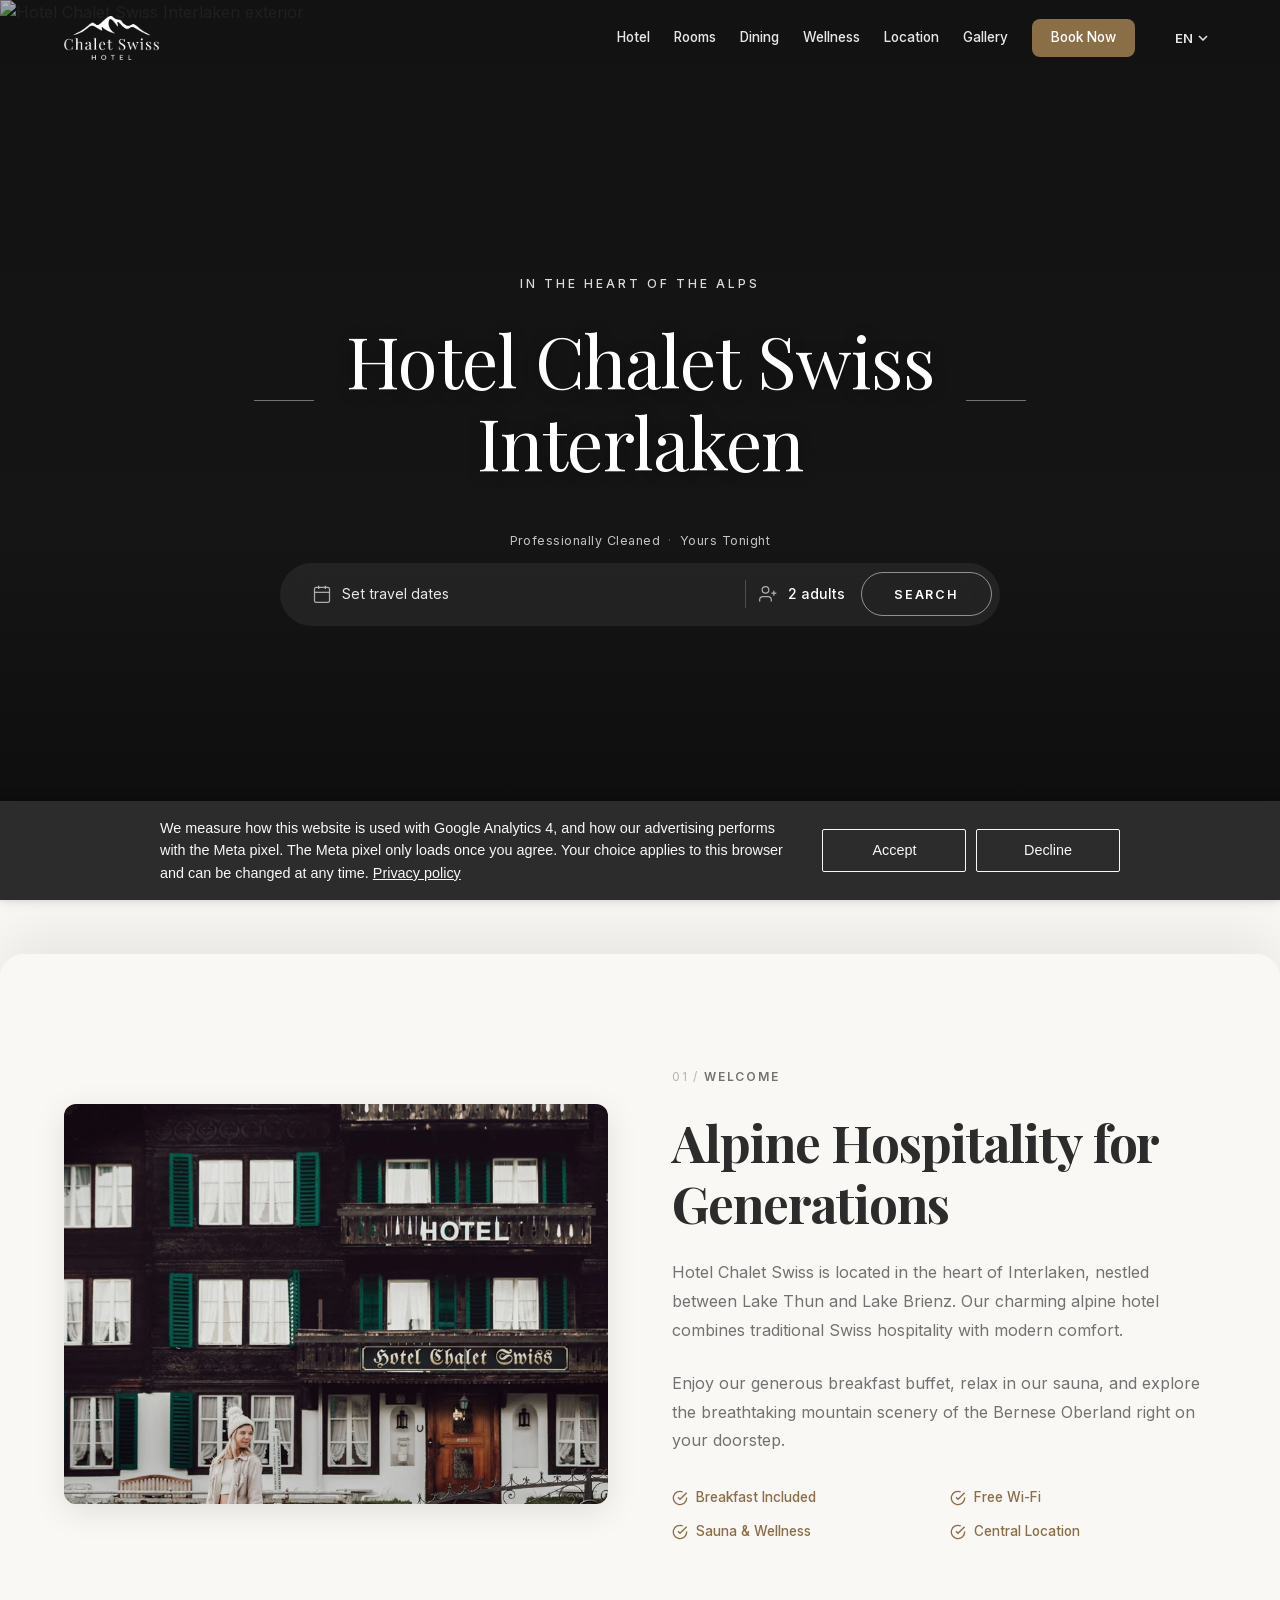
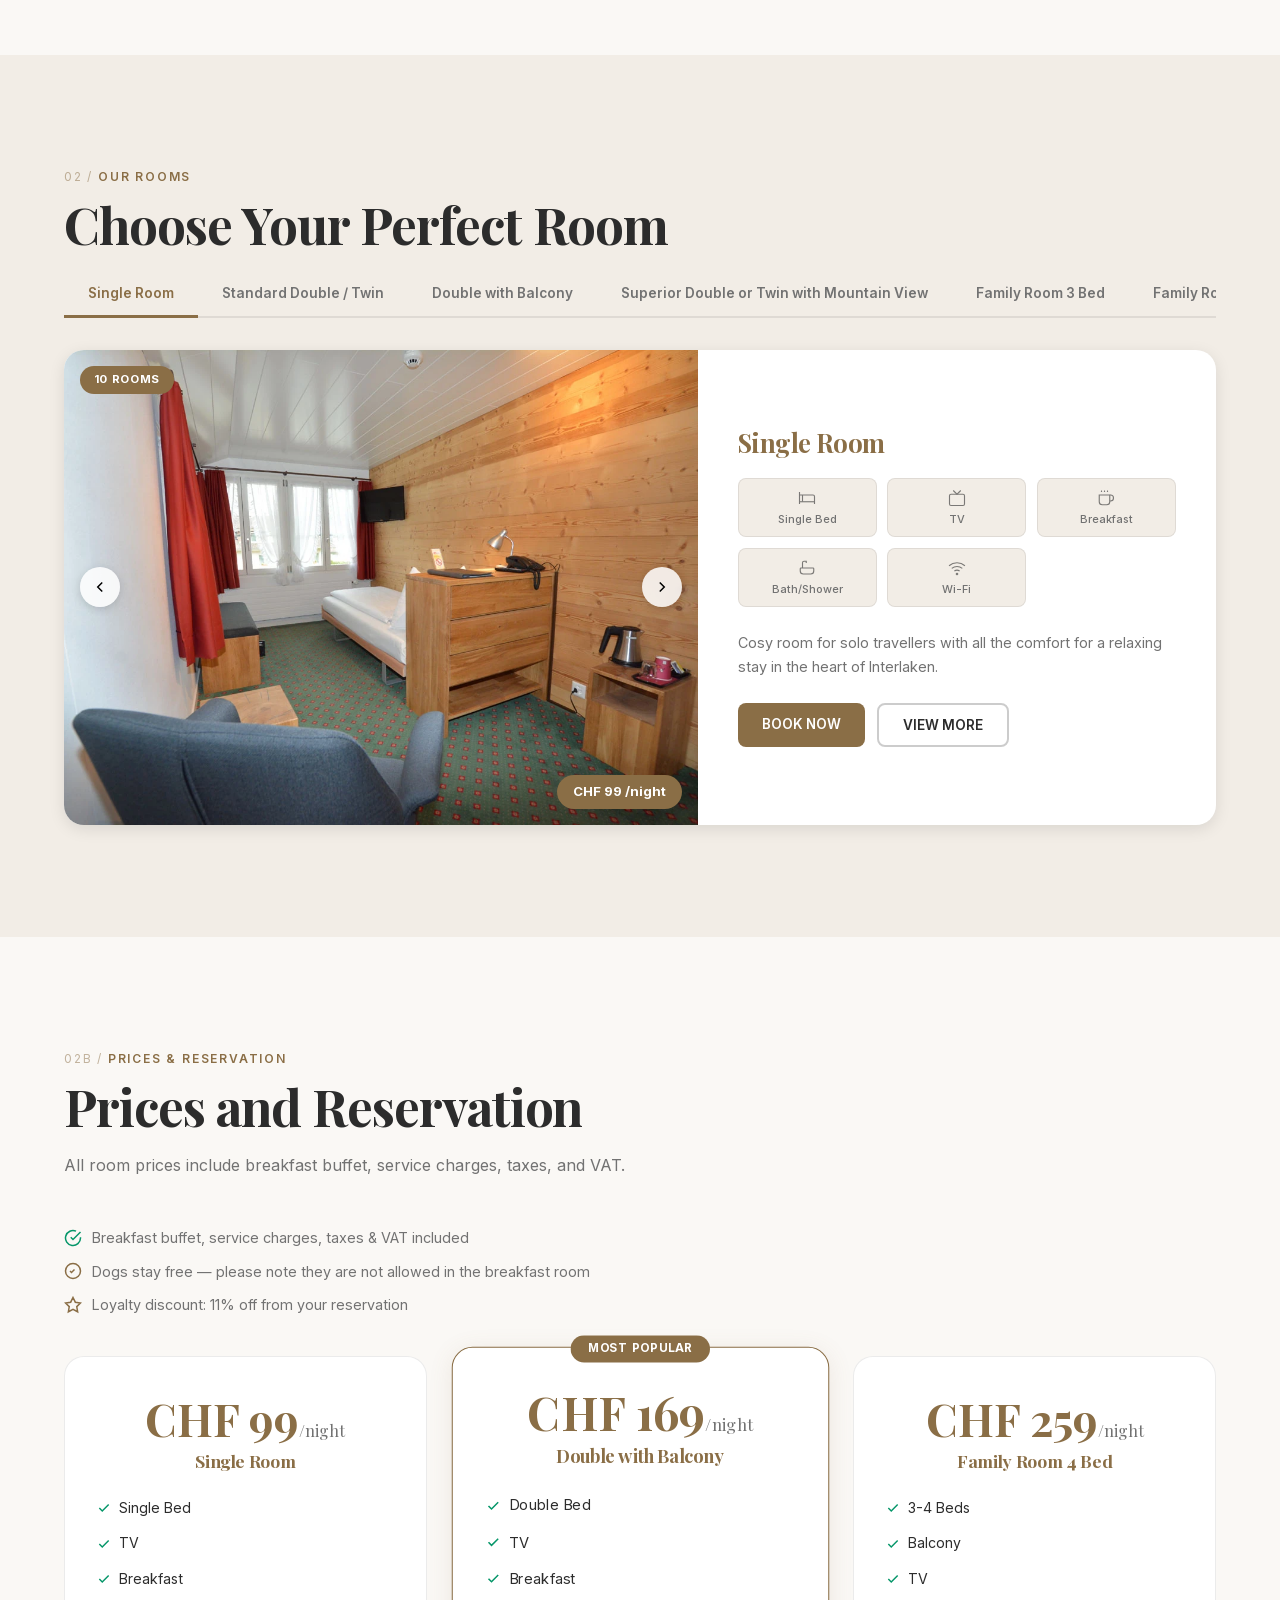
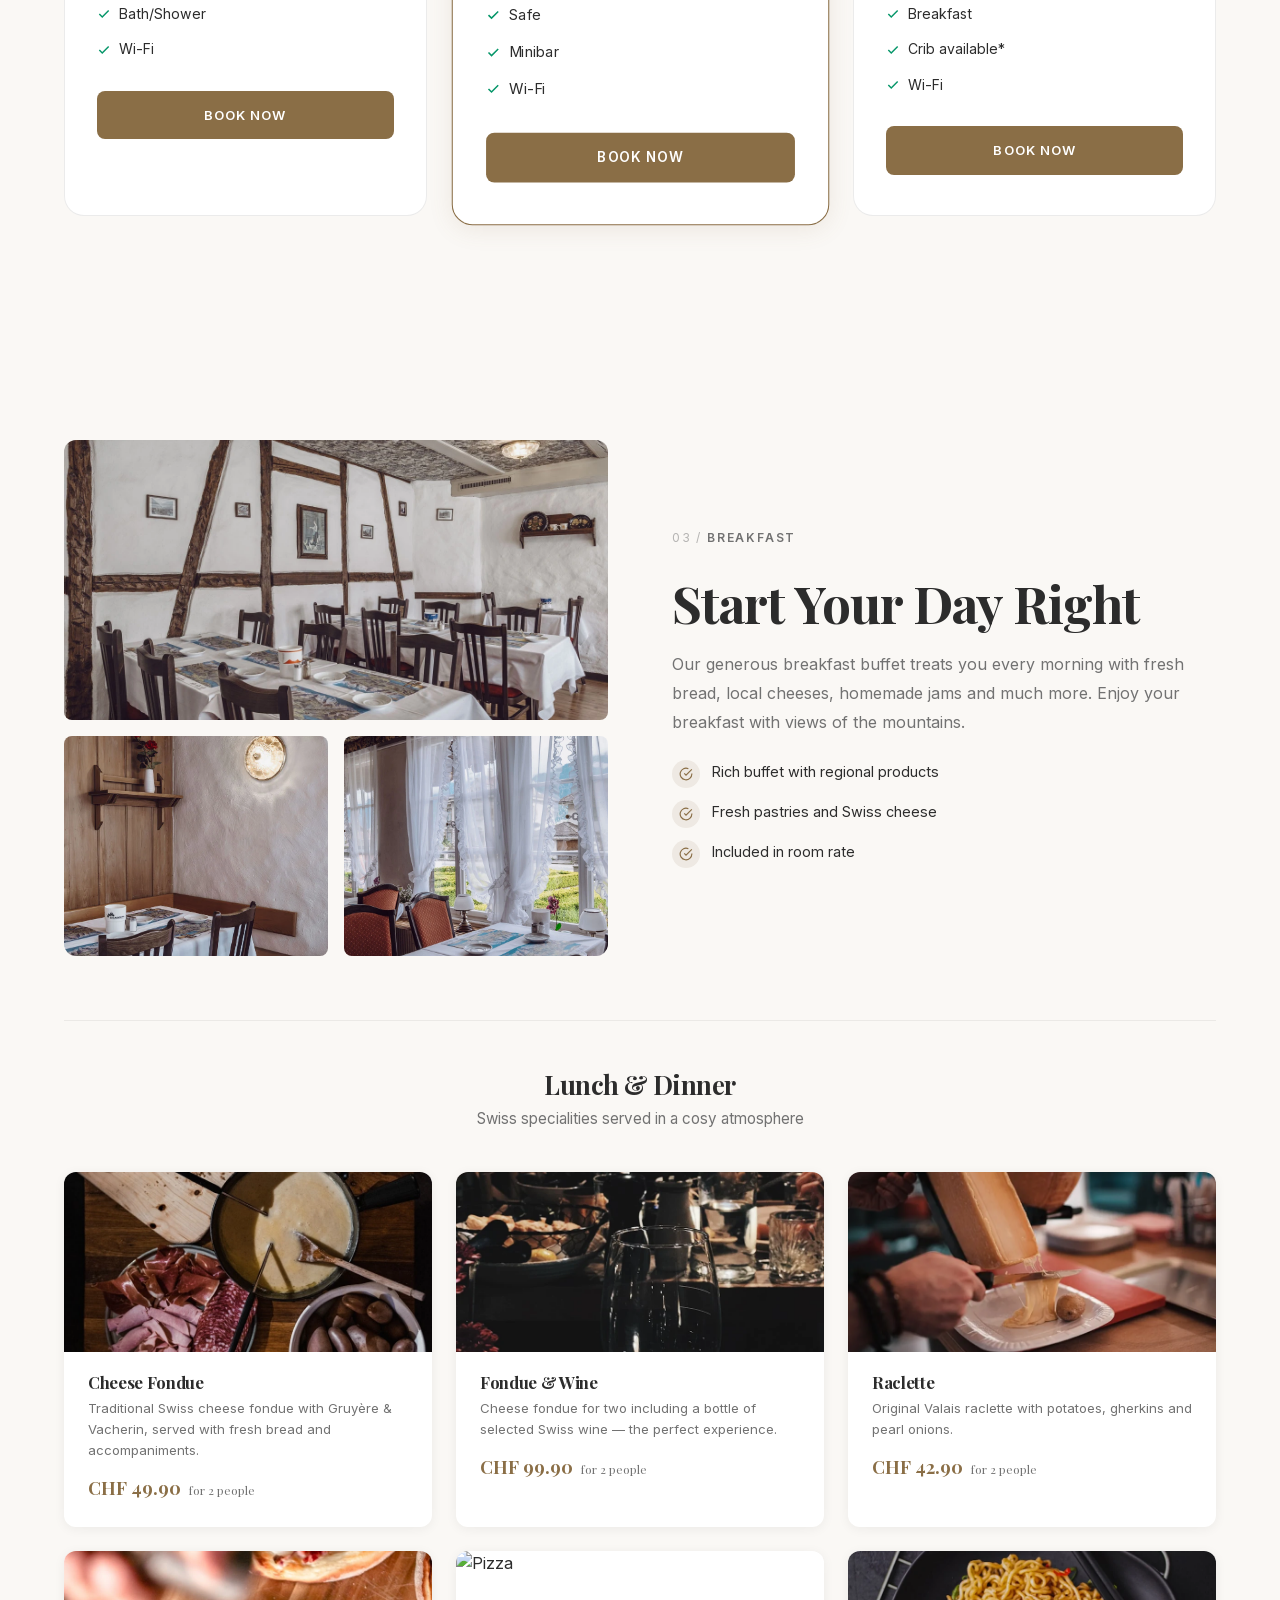
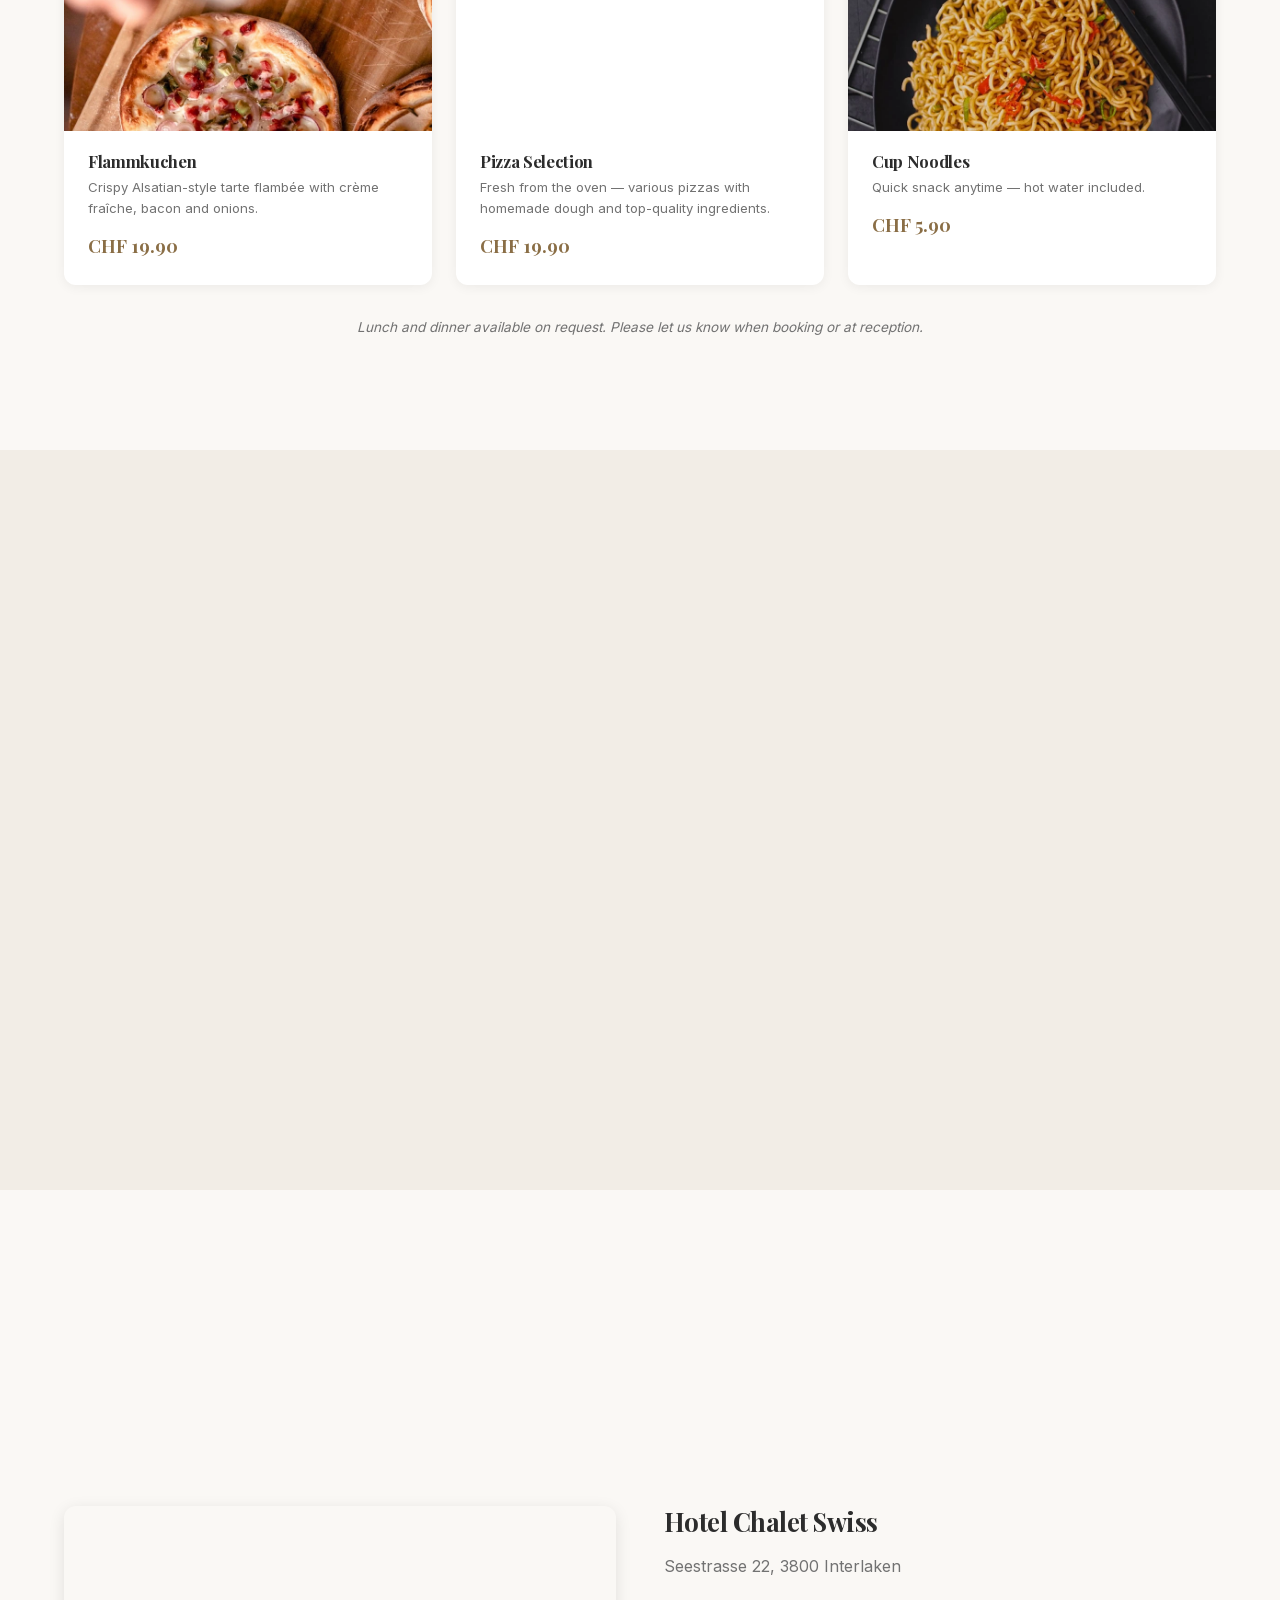
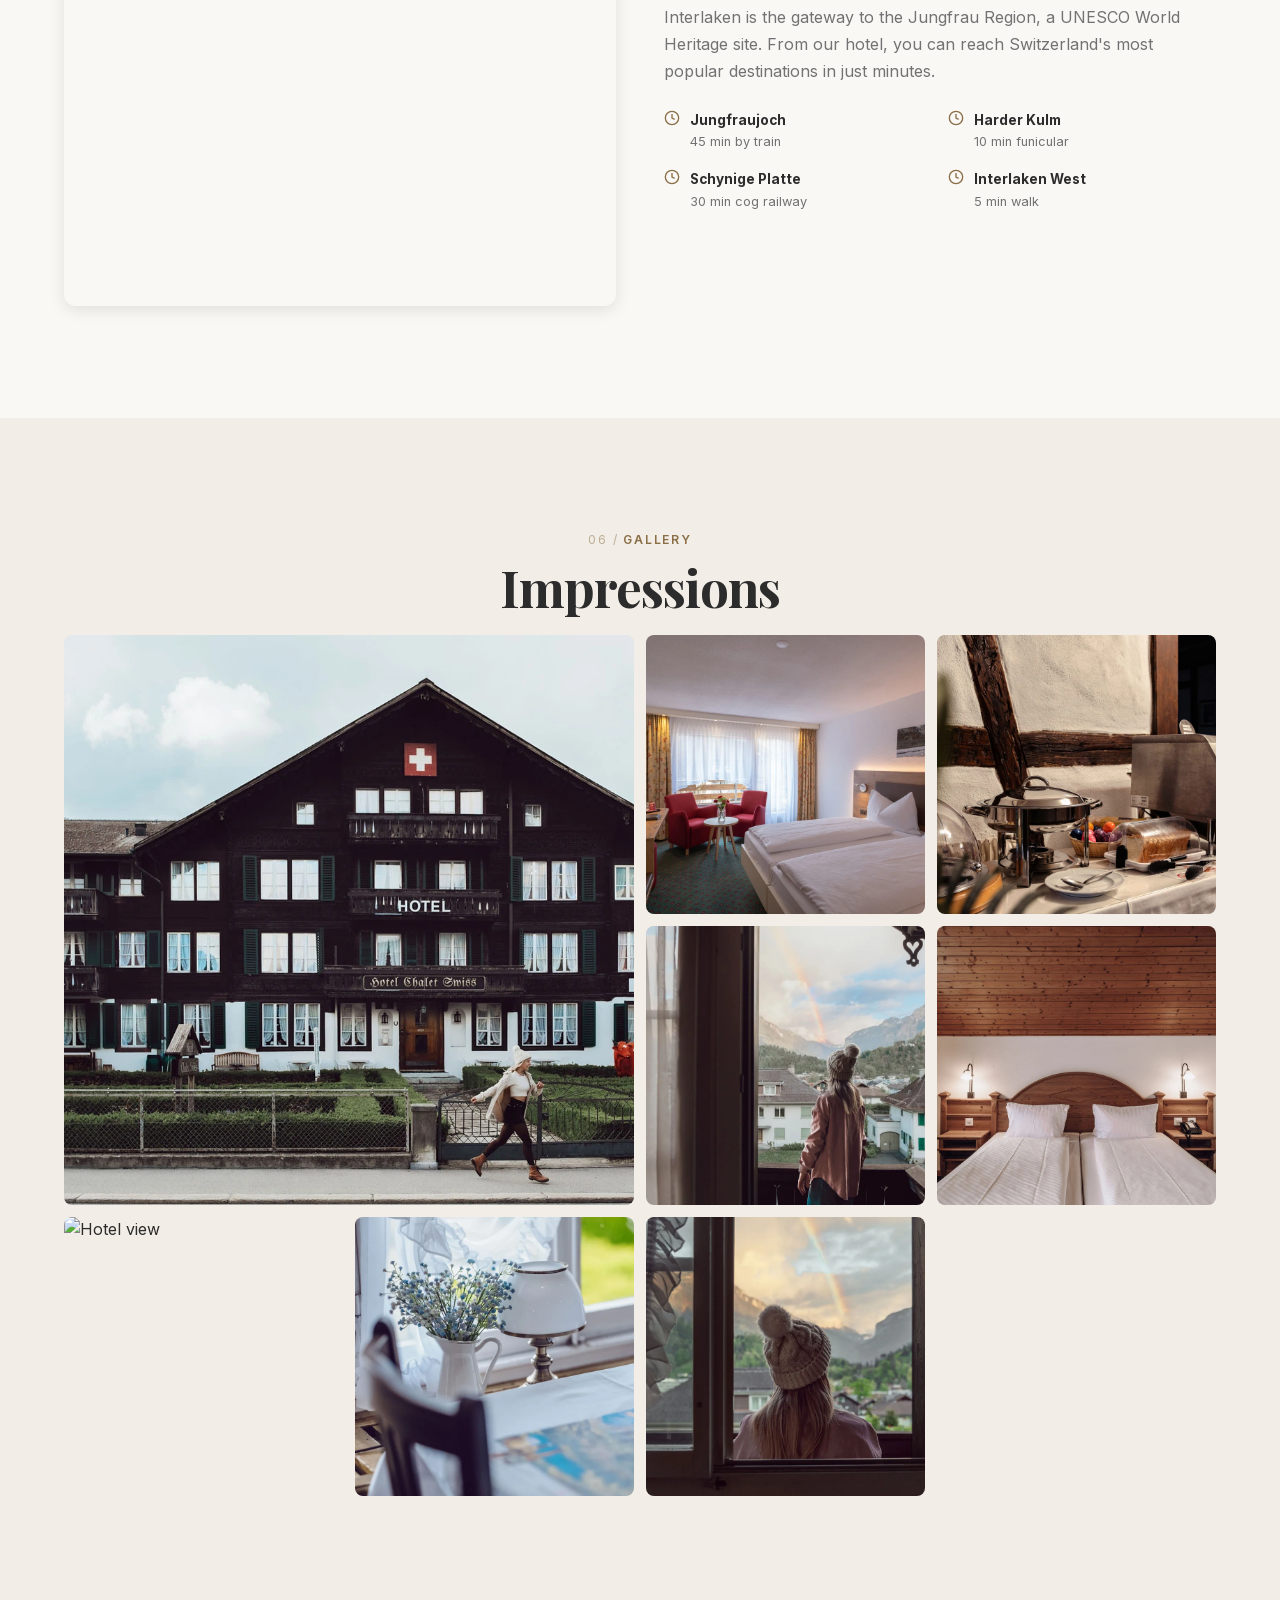
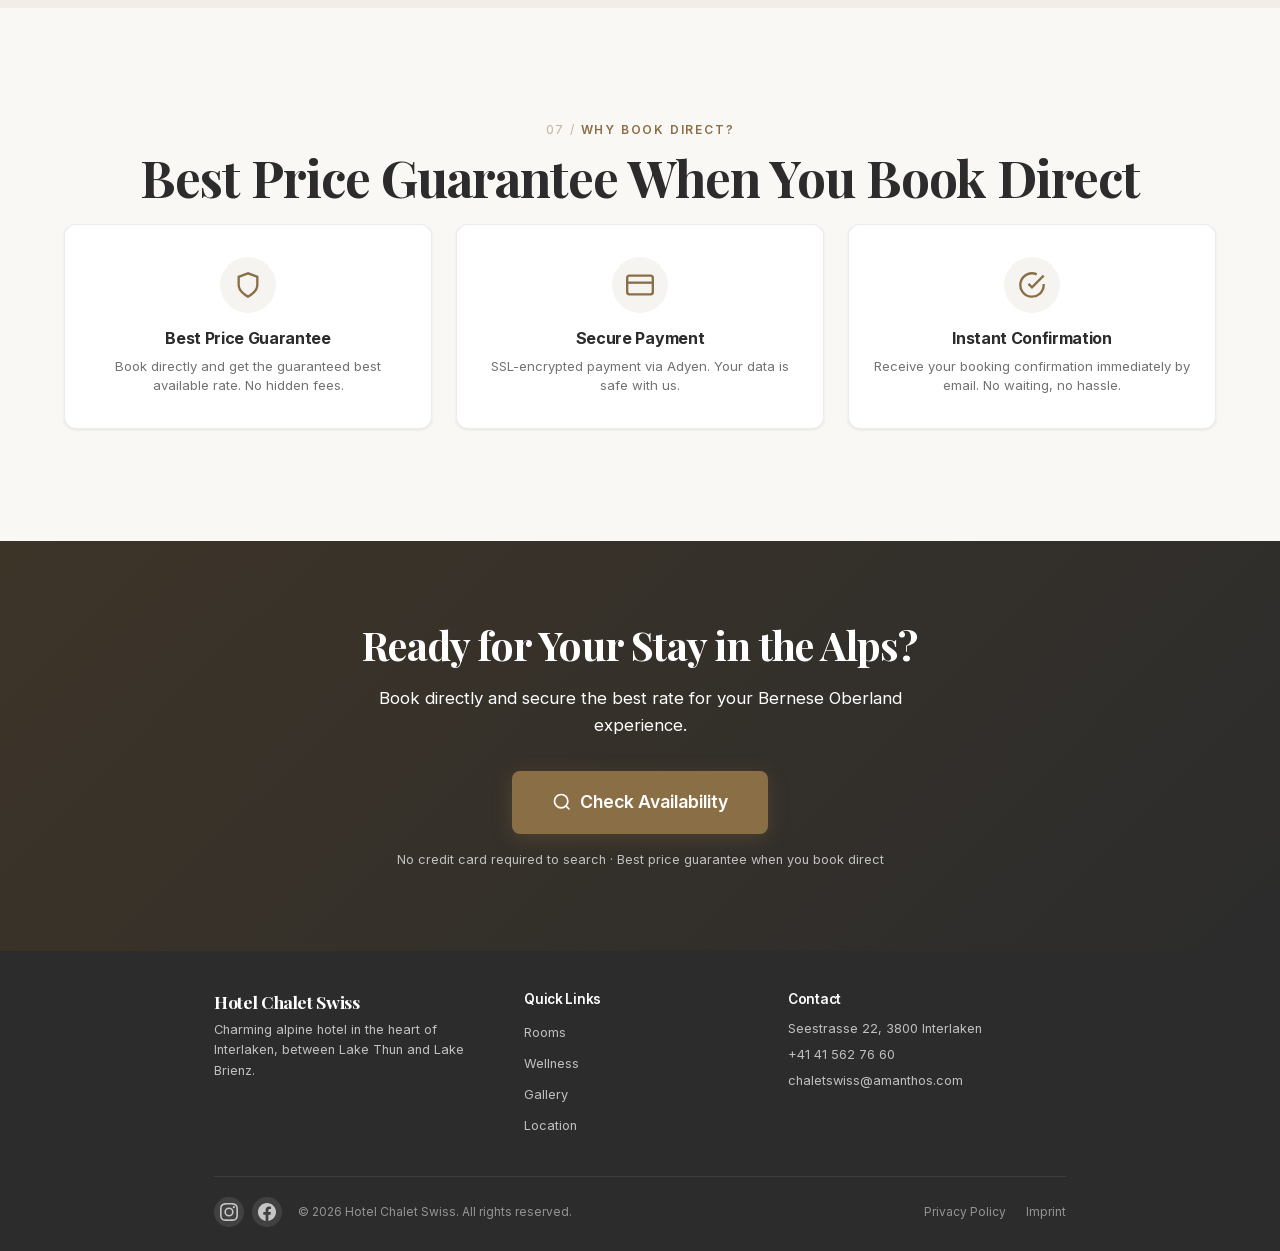
==== index.html @ a0886856 "chore(security): drop the X-Frame-Options meta tag that never worked (#33) X-Frame-Options is only h" ====
<!DOCTYPE html>
<html lang="de">
<head>
  <!-- Google Analytics 4 (eigene Property). consent.js MUSS synchron und vor dem
       gtag-Loader stehen, sonst konfiguriert sich gtag ohne Consent-Defaults. -->
  <!-- consent:inline:start (erzeugt aus js/consent.js, siehe scripts/consent-inline.py) -->
  <script>/*
 * Chalet Swiss -- Consent Mode v2 und Cookie-Hinweis.
 *
 * Diese Datei laedt SYNCHRON und VOR dem gtag-Loader. Nur so stehen die
 * Consent-Defaults fest, bevor Google Analytics sich konfiguriert. Kein defer,
 * kein async, kein Verschieben ans Seitenende.
 *
 * Regelwerk:
 *   - EWR und Vereinigtes Koenigreich: nichts messen, bis der Gast zustimmt.
 *   - Rest der Welt inklusive Schweiz: messen erlaubt, Widerspruch jederzeit
 *     moeglich (das revDSG verlangt keine vorherige Einwilligung).
 *   - Werbe-Signale sind ueberall und dauerhaft aus. Es gibt keine
 *     Ads-Verknuepfung, damit auch keine DoubleClick-Cookies.
 *   - Ablehnen heisst wirklich nicht messen: zusaetzlich zum Consent-Update
 *     setzen wir Googles offiziellen Kill-Switch ga-disable-<Mess-ID>. Ohne ihn
 *     liefen im "advanced"-Modus weiter cookielose Pings.
 *
 * Alles laeuft in try/catch. Ist localStorage gesperrt, verhaelt sich die Seite
 * wie "noch keine Wahl"; die Datei wirft nie und blockiert nie das Rendern.
 */
(function () {
'use strict';

var GA4_ID = 'G-XKDQLKRSJF';
var LANG_KEY = 'chaletswiss_lang';
var FALLBACK_LANG = 'de';
var STORE_KEY = 'am_consent_analytics';

// EWR (EU-27 plus IS/LI/NO) und das Vereinigte Koenigreich. Die Schweiz steht
// hier bewusst NICHT drin -- siehe Regelwerk oben.
var OPT_IN_REGIONEN = ['AT', 'BE', 'BG', 'HR', 'CY', 'CZ', 'DK', 'EE', 'FI',
  'FR', 'DE', 'GR', 'HU', 'IE', 'IT', 'LV', 'LT', 'LU', 'MT', 'NL', 'PL', 'PT',
  'RO', 'SK', 'SI', 'ES', 'SE', 'IS', 'LI', 'NO', 'GB'];

// Sichtbare Texte als HTML-Entities statt als Umlaute: Diese Datei wird in
// index.html VOR <meta charset> geladen, die Zeichenkodierung des Dokuments
// steht an der Stelle also noch nicht fest. Entities loest der HTML-Parser auf
// und sind davon unabhaengig.
var TEXTE = {
  de: {
    label: 'Hinweis zur Reichweitenmessung',
    text: 'Wir messen die Nutzung dieser Website mit Google Analytics 4 und den Erfolg unserer Werbung mit dem Meta-Pixel. Den Meta-Pixel laden wir erst nach Ihrer Zustimmung. Ihre Wahl gilt f&uuml;r diesen Browser und l&auml;sst sich jederzeit &auml;ndern.',
    accept: 'Akzeptieren',
    deny: 'Ablehnen',
    link: 'Datenschutz',
    href: '/datenschutz.html'
  },
  en: {
    label: 'Audience measurement notice',
    text: 'We measure how this website is used with Google Analytics 4, and how our advertising performs with the Meta pixel. The Meta pixel only loads once you agree. Your choice applies to this browser and can be changed at any time.',
    accept: 'Accept',
    deny: 'Decline',
    link: 'Privacy policy',
    href: '/privacy.html'
  }
};

// Beide Schaltflaechen teilen sich eine Klasse: gleiche Groesse, gleiche Ebene,
// keine Vorbelegung. Ein Ablehnen-Knopf, der kleiner oder blasser ist als der
// Akzeptieren-Knopf, waere genau das Dark Pattern, das hier nicht sein soll.
var STIL = [
  '.am-consent{position:fixed;left:0;right:0;bottom:0;z-index:9999;background:#2C2C2C;color:#FAF8F5;padding:1rem 1.25rem;font:400 .9rem/1.55 -apple-system,BlinkMacSystemFont,"Segoe UI",Helvetica,Arial,sans-serif;box-shadow:0 -2px 12px rgba(0,0,0,.25)}',
  '.am-consent-inner{max-width:960px;margin:0 auto;display:flex;flex-wrap:wrap;gap:.75rem 1.5rem;align-items:center;justify-content:space-between}',
  '.am-consent-text{margin:0;flex:1 1 20rem;color:#FAF8F5}',
  '.am-consent-actions{display:flex;gap:.6rem;flex-wrap:wrap}',
  '.am-consent-btn{font:inherit;min-width:9rem;padding:.6rem 1.4rem;border:1px solid #FAF8F5;border-radius:2px;background:transparent;color:#FAF8F5;cursor:pointer}',
  '.am-consent-btn:hover,.am-consent-btn:focus{background:#FAF8F5;color:#2C2C2C}',
  '.am-consent-link{color:#FAF8F5;text-decoration:underline;white-space:nowrap}'
].join('');

window.dataLayer = window.dataLayer || [];
function gtag() { window.dataLayer.push(arguments); }
if (typeof window.gtag !== 'function') { window.gtag = gtag; }

// 1. Global-Default: alle Nicht-EWR inklusive Schweiz duerfen gemessen werden,
//    Werbe-Signale bleiben ueberall aus.
gtag('consent', 'default', {
  ad_storage: 'denied',
  ad_user_data: 'denied',
  ad_personalization: 'denied',
  analytics_storage: 'granted'
});

// 2. Regional-Default EWR und UK: alles denied bis zur echten Wahl.
gtag('consent', 'default', {
  ad_storage: 'denied',
  ad_user_data: 'denied',
  ad_personalization: 'denied',
  analytics_storage: 'denied',
  region: OPT_IN_REGIONEN
});

function lesen() {
  try {
    var wert = localStorage.getItem(STORE_KEY);
    return (wert === 'granted' || wert === 'denied') ? wert : null;
  } catch (e) { return null; }
}

/*
 * Bereits gesetzte Google-Cookies entfernen.
 *
 * `analytics_storage: denied` und der ga-disable-Kill-Switch verhindern NEUE
 * Cookies und neue Hits. Was schon auf dem Geraet liegt, raeumen sie nicht
 * weg: die Kennung _ga ueberlebt eine Ablehnung sonst zwei Jahre lang.
 *
 * Zwei Fallstricke, die den naiven Einzeiler wirkungslos machen:
 *  - Geloescht wird nur, wenn Name, Pfad UND Domain exakt zur Setzung passen.
 *    GA4 setzt _ga auf der registrierbaren Domain (".example.com"), nicht auf
 *    dem Host. Darum jede Domain-Variante durchgehen.
 *  - Der Name von _ga_<ID> haengt an der Mess-ID, und aus der GTM-Zeit koennen
 *    _gcl_*-Cookies liegen. Darum document.cookie lesen statt Namen raten.
 */
function clearGoogleCookies() {
  try {
    var parts = String(location.hostname || '').split('.');
    var scopes = [''];
    for (var i = 0; i < parts.length - 1; i++) {
      var d = parts.slice(i).join('.');
      scopes.push('; domain=.' + d);
      scopes.push('; domain=' + d);
    }
    var names = { '_ga': true };
    names['_ga_' + String(GA4_ID).replace(/^G-/, '')] = true;
    var raw = document.cookie ? document.cookie.split(';') : [];
    for (var j = 0; j < raw.length; j++) {
      var n = raw[j].split('=')[0].trim();
      if (/^(_ga|_gid|_gat|_gac_|_gcl_)/.test(n)) { names[n] = true; }
    }
    var dead = '=; path=/; expires=Thu, 01 Jan 1970 00:00:01 GMT; max-age=0';
    for (var name in names) {
      if (!Object.prototype.hasOwnProperty.call(names, name)) { continue; }
      for (var k = 0; k < scopes.length; k++) {
        document.cookie = name + dead + scopes[k];
      }
    }
  } catch (e) { /* nie werfen */ }
}

function anwenden(zustand) {
  try {
    if (zustand === 'granted') {
      window['ga-disable-' + GA4_ID] = false;
      gtag('consent', 'update', { analytics_storage: 'granted', ad_storage: 'granted', ad_user_data: 'granted', ad_personalization: 'granted' });
    } else if (zustand === 'denied') {
      window['ga-disable-' + GA4_ID] = true;
      gtag('consent', 'update', { analytics_storage: 'denied', ad_storage: 'denied', ad_user_data: 'denied', ad_personalization: 'denied' });
      clearGoogleCookies();
    }
  } catch (e) { /* Consent darf die Seite nie brechen */ }
  // meta.js haengt an dieser Meldung: es laedt mit defer und damit NACH
  // dem synchronen Erstlauf, bekommt spaetere Wechsel aber sofort mit.
  try {
    document.dispatchEvent(new CustomEvent('am:consent-change', { detail: { state: zustand } }));
  } catch (e) { /* nie werfen */ }
}

// 3. Gespeicherte Wahl anwenden, bevor gtag.js ueberhaupt ausgefuehrt wird.
var gespeichert = lesen();
if (gespeichert) { anwenden(gespeichert); }

function sprache() {
  try {
    var gewaehlt = localStorage.getItem(LANG_KEY);
    if (gewaehlt && TEXTE[gewaehlt]) return gewaehlt;
  } catch (e) {}
  try {
    var attr = document.documentElement.getAttribute('lang');
    if (attr && TEXTE[attr.slice(0, 2)]) return attr.slice(0, 2);
  } catch (e) {}
  return FALLBACK_LANG;
}

var knoten = null;

function schliessen() {
  try {
    if (knoten && knoten.parentNode) knoten.parentNode.removeChild(knoten);
  } catch (e) {}
  knoten = null;
}

function zeigen() {
  try {
    if (knoten || !document.body) return;
    if (!document.getElementById('am-consent-stil')) {
      var stil = document.createElement('style');
      stil.id = 'am-consent-stil';
      stil.appendChild(document.createTextNode(STIL));
      document.head.appendChild(stil);
    }
    var t = TEXTE[sprache()] || TEXTE[FALLBACK_LANG];
    knoten = document.createElement('div');
    knoten.className = 'am-consent';
    knoten.setAttribute('role', 'dialog');
    knoten.setAttribute('aria-label', t.label);
    knoten.innerHTML =
      '<div class="am-consent-inner">' +
        '<p class="am-consent-text">' + t.text +
          ' <a class="am-consent-link" href="' + t.href + '">' + t.link + '</a></p>' +
        '<div class="am-consent-actions">' +
          '<button type="button" class="am-consent-btn" data-am-consent="granted">' + t.accept + '</button>' +
          '<button type="button" class="am-consent-btn" data-am-consent="denied">' + t.deny + '</button>' +
        '</div>' +
      '</div>';
    var knoepfe = knoten.querySelectorAll('button[data-am-consent]');
    for (var i = 0; i < knoepfe.length; i++) {
      knoepfe[i].addEventListener('click', function () {
        setzen(this.getAttribute('data-am-consent'));
      });
    }
    document.body.appendChild(knoten);
  } catch (e) { /* ohne Hinweis weiterlaufen ist besser als eine kaputte Seite */ }
}

function setzen(zustand) {
  if (zustand !== 'granted' && zustand !== 'denied') return;
  try { localStorage.setItem(STORE_KEY, zustand); } catch (e) {}
  anwenden(zustand);
  schliessen();
}

window.amConsent = {
  get: function () { return lesen(); },
  set: function (zustand) { setzen(zustand); },
  open: function () { schliessen(); zeigen(); }
};

function start() {
  if (lesen() === null) zeigen();
}

if (document.readyState === 'loading') {
  document.addEventListener('DOMContentLoaded', start);
} else {
  start();
}

// i18n.js meldet jeden Sprachwechsel. Steht der Hinweis noch offen, wird er in
// der neuen Sprache neu aufgebaut.
document.addEventListener('languageChanged', function () {
  if (knoten) { schliessen(); zeigen(); }
});

})();
</script>
  <!-- consent:inline:end -->
  <script defer src="./js/meta.js"></script>
    <script>
      window.dataLayer = window.dataLayer || [];
      function gtag(){dataLayer.push(arguments);}
      gtag('js', new Date());
      gtag('config', 'G-XKDQLKRSJF');
      // gtag.js wiegt 183 KB uebertragen. Bei Ablehnung wurde es bisher trotzdem
      // geholt und danach vom ga-disable-Kill-Switch stillgelegt. Jetzt kommt es
      // nur, wenn keine Ablehnung gespeichert ist; wer spaeter zustimmt, bekommt
      // es ueber am:consent-change sofort nachgereicht.
      (function () {
        var geholt = false;
        function laden() {
          if (geholt) return;
          geholt = true;
          var s = document.createElement('script');
          s.async = true;
          s.src = 'https://www.googletagmanager.com/gtag/js?id=G-XKDQLKRSJF';
          (document.head || document.documentElement).appendChild(s);
        }
        var wahl = null;
        try { wahl = window.localStorage.getItem('am_consent_analytics'); } catch (e) { /* Privatmodus */ }
        if (wahl !== 'denied') { laden(); }
        document.addEventListener('am:consent-change', function (e) {
          if (e && e.detail && e.detail.state === 'granted') { laden(); }
        });
      })();
    </script>
  <meta charset="UTF-8">
  <meta name="viewport" content="width=device-width, initial-scale=1.0">
  <title>Hotel Chalet Swiss Interlaken | Alpenhotel zwischen Thuner- & Brienzersee</title>
  <meta name="description" content="Hotel Chalet Swiss in Interlaken — Charmantes Alpenhotel im Berner Oberland. Frühstück inklusive, Sauna, zentrale Lage. Direkt buchen zum besten Preis.">
  <meta name="keywords" content="Hotel Interlaken, Chalet Swiss, Bernese Oberland, Jungfrau Region, Swiss Alps Hotel, Interlaken accommodation">
  <meta name="robots" content="index, follow">
  <link rel="canonical" href="https://chalet-swiss.ch/">

  <!-- Open Graph -->
  <meta property="og:type" content="website">
  <meta property="og:title" content="Hotel Chalet Swiss Interlaken — Ihr Alpenhotel">
  <meta property="og:description" content="Charmantes Alpenhotel im Herzen von Interlaken. Frühstück, Sauna & zentrale Lage. Direkt buchen für den besten Preis.">
  <meta property="og:image" content="https://chalet-swiss.ch/assets/images/exterior/Interlaken_Dengler_Matthias_384.webp">
  <meta property="og:url" content="https://chalet-swiss.ch/">
  <meta property="og:locale" content="de_CH">
  <meta property="og:locale:alternate" content="en_US">

  <!-- Twitter Card -->
  <meta name="twitter:card" content="summary_large_image">
  <meta name="twitter:title" content="Hotel Chalet Swiss Interlaken">
  <meta name="twitter:description" content="Charmantes Alpenhotel im Herzen von Interlaken, zwischen Thuner- und Brienzersee.">
  <meta name="twitter:image" content="./assets/images/exterior/Interlaken_Dengler_Matthias_384.webp">

  <!-- Preload critical assets for speed -->
  <link rel="preload" href="./css/style.css" as="style">

  <!-- Security headers -->
  <meta http-equiv="X-Content-Type-Options" content="nosniff">
  <!-- X-Frame-Options wirkt ausschliesslich als HTTP-Header. Als <meta> wird es
       vom Browser ignoriert und erzeugt nur eine Konsolenwarnung, taeuscht also
       einen Clickjacking-Schutz vor, den es nie gab. GitHub Pages laesst keine
       eigenen Header zu, und frame-ancestors ist in <meta> ebenfalls unzulaessig;
       ein wirksamer Schutz braucht daher einen vorgelagerten Dienst. -->
  <meta name="referrer" content="strict-origin-when-cross-origin">
  <meta http-equiv="Content-Security-Policy" content="default-src 'self'; script-src 'self' 'unsafe-inline' https://cdnjs.cloudflare.com https://browser.sentry-cdn.com https://www.googletagmanager.com https://plausible.io https://connect.facebook.net; style-src 'self' 'unsafe-inline'; font-src 'self'; img-src 'self' data: blob: https:; connect-src 'self' https://amanthos-website-api.onrender.com https://www.google-analytics.com https://*.google-analytics.com https://*.analytics.google.com https://stats.g.doubleclick.net https://www.googletagmanager.com https://o4511372064915456.ingest.de.sentry.io https://plausible.io https://www.facebook.com; worker-src 'self' blob:; frame-src https://www.google.com https://eu.adyen.link https://checkout.adyen.com">

  <!-- DNS prefetch for API -->
  <link rel="dns-prefetch" href="https://amanthos-website-api.onrender.com">
  <link rel="preconnect" href="https://amanthos-website-api.onrender.com" crossorigin>

  <!-- CDN preconnect for Three.js -->
  <link rel="preconnect" href="https://cdnjs.cloudflare.com" crossorigin>

  <link rel="preload" href="/assets/fonts/PlayfairDisplay.woff2" as="font" type="font/woff2" crossorigin>
  <link rel="preload" href="/assets/fonts/Inter.woff2" as="font" type="font/woff2" crossorigin>
  <style>@font-face{font-family:'Playfair Display';font-style:normal;font-weight:400 700;font-display:swap;src:url(/assets/fonts/PlayfairDisplay.woff2) format('woff2')}@font-face{font-family:'Inter';font-style:normal;font-weight:300 700;font-display:swap;src:url(/assets/fonts/Inter.woff2) format('woff2')}</style>

  <!-- Styles -->
  <link rel="stylesheet" href="./css/style.css">

  <!-- Favicons -->
  <link rel="icon" type="image/svg+xml" href="./assets/logos/Chalet Swiss Symbol Red.svg">
  <link rel="apple-touch-icon" href="./assets/logos/Chalet-Swiss-Logo-Red.webp">
  <meta name="theme-color" content="#FAF8F5">

  <!-- Schema.org Structured Data -->
  <script type="application/ld+json">
  {
    "@context": "https://schema.org",
    "@type": "Hotel",
    "name": "Hotel Chalet Swiss",
    "description": "Charmantes Alpenhotel im Herzen von Interlaken, zwischen Thuner- und Brienzersee.",
    "url": "https://chalet-swiss.ch",
    "telephone": "+41415627660",
    "email": "chaletswiss@amanthos.com",
    "address": {
      "@type": "PostalAddress",
      "streetAddress": "Seestrasse 22",
      "addressLocality": "Interlaken",
      "postalCode": "3800",
      "addressCountry": "CH"
    },
    "geo": {
      "@type": "GeoCoordinates",
      "latitude": 46.6863,
      "longitude": 7.8632
    },
    "starRating": {
      "@type": "Rating",
      "ratingValue": "3"
    },
    "amenityFeature": [
      {"@type": "LocationFeatureSpecification", "name": "Free Wi-Fi", "value": true},
      {"@type": "LocationFeatureSpecification", "name": "Breakfast Included", "value": true},
      {"@type": "LocationFeatureSpecification", "name": "Sauna", "value": true},
      {"@type": "LocationFeatureSpecification", "name": "Family Rooms", "value": true}
    ],
    "checkinTime": "15:00",
    "checkoutTime": "11:00",
    "priceRange": "CHF 99 - CHF 259",
    "currenciesAccepted": "CHF",
    "paymentAccepted": "Credit Card, Debit Card",
    "image": "./assets/images/exterior/Interlaken_Dengler_Matthias_384.webp"
  }
  </script>
  <!-- Sentry: error + performance monitoring. Config in js/sentry-init.js -->
  <script src="https://browser.sentry-cdn.com/10.68.0/bundle.tracing.min.js"
          integrity="sha384-IDGicfmkFBjzbyXFRgxkdVAjmPeBqxWZUv7oUbKSCAc+OEMdNXzrciXnPJzd17Xc"
          crossorigin="anonymous" defer></script>
  <script src="./js/sentry-init.js" defer></script>
  <!-- Privacy-friendly analytics by Plausible -->
  <script async src="https://plausible.io/js/pa-9YDotNQpXnbt0khcohnib.js"></script>
  <script>
    window.plausible=window.plausible||function(){(plausible.q=plausible.q||[]).push(arguments)},plausible.init=plausible.init||function(i){plausible.o=i||{}};
    plausible.init()
  </script>
</head>
<body>
  <!-- ========== NAVIGATION ========== -->
  <nav class="nav" id="nav">
    <div class="nav-inner">
      <a href="#" class="nav-logo">
        <img src="./assets/logos/Chalet-Swiss-Logo-Negative.webp" alt="Hotel Chalet Swiss" class="logo-white" id="logoWhite">
        <img src="./assets/logos/Chalet-Swiss-Logo-Red.webp" alt="Hotel Chalet Swiss" class="logo-color" id="logoColor">
      </a>

      <div class="nav-links" id="navLinks">
        <a href="#welcome" data-i18n="nav.hotel">Hotel</a>
        <a href="#rooms" data-i18n="nav.rooms">Zimmer</a>
        <a href="#dining" data-i18n="nav.dining">Restaurant</a>
        <a href="#wellness" data-i18n="nav.wellness">Wellness</a>
        <a href="#location" data-i18n="nav.location">Lage</a>
        <a href="#gallery" data-i18n="nav.gallery">Galerie</a>
        <a href="#bookingBar" class="nav-book-btn" data-i18n="nav.book_now">Jetzt Buchen</a>
        <div class="lang-selector" id="langSelector"></div>
      </div>

      <button class="hamburger" id="hamburger" aria-label="Menu" aria-expanded="false">
        <span></span><span></span><span></span>
      </button>
    </div>
  </nav>

  <main>

  <!-- ========== HERO ========== -->
  <section class="hero" id="hero">
    <div class="hero-bg">
      <img src="./assets/images/exterior/Interlaken_Dengler_Matthias_893.jpg" alt="Hotel Chalet Swiss Interlaken exterior" loading="eager">
    </div>
    <div class="container">
      <div class="hero-content">
        <p class="hero-label">IN THE HEART OF THE ALPS</p>
        <div class="hero-title-wrap">
          <span class="hero-line"></span>
          <h1>Hotel Chalet Swiss<br>Interlaken</h1>
          <span class="hero-line"></span>
        </div>
      </div>
      <div class="hero-trust-row">
        <span class="hero-trust-pill" data-i18n="booking_bar.trust_clean">Professionell gereinigt</span>
        <span class="hero-trust-dot">&middot;</span>
        <span class="hero-trust-pill" data-i18n="booking_bar.trust_tonight">Heute Nacht verfügbar</span>
      </div>
      <div class="hero-booking" id="bookingBar">
        <div class="hero-bb-field hero-bb-dates" id="daterangeWrap">
          <svg width="20" height="20" viewBox="0 0 24 24" fill="none" stroke="currentColor" stroke-width="1.5"><rect x="3" y="4" width="18" height="18" rx="2" ry="2"/><line x1="16" y1="2" x2="16" y2="6"/><line x1="8" y1="2" x2="8" y2="6"/><line x1="3" y1="10" x2="21" y2="10"/></svg>
          <span id="daterangeLabel" data-i18n="booking_bar.set_dates">Reisedaten festlegen</span>
        </div>
        <div class="hero-bb-divider"></div>
        <div class="hero-bb-field hero-bb-guests" id="guestsWrap">
          <svg width="20" height="20" viewBox="0 0 24 24" fill="none" stroke="currentColor" stroke-width="1.5"><path d="M16 21v-2a4 4 0 00-4-4H6a4 4 0 00-4 4v2"/><circle cx="9" cy="7" r="4"/><line x1="19" y1="8" x2="19" y2="14"/><line x1="22" y1="11" x2="16" y2="11"/></svg>
          <span id="guestsLabel">2 Erwachsene</span>
        </div>
        <input type="hidden" id="bb-guests" value="2">
        <input type="hidden" id="bb-checkin" data-date="">
        <input type="hidden" id="bb-checkout" data-date="">
        <input type="hidden" id="bb-children" value="0">
        <span class="nights-badge" id="nightsBadge"></span>
        <button class="hero-bb-search" id="bookingSearchBtn" data-i18n="booking_bar.search_btn">SUCHEN</button>
      </div>
    </div>
  </section>

  <!-- ========== SCROLL REVEAL WRAPPER ========== -->
  <div class="reveal-wrapper" id="revealWrapper">

  <!-- ========== BOOKING RESULTS ========== -->
  <section class="section" id="booking">
    <div class="container">
      <div id="offersLoading" style="display:none;text-align:center;padding:2rem;">
        <p data-i18n="booking.searching">Verfügbarkeit wird geprüft...</p>
      </div>
      <div id="offersGrid"></div>

      <!-- Guest Form -->
      <div id="guestForm">
        <!-- Upsell Add-ons -->
        <div class="upsell-section" id="upsellSection">
          <h3 class="upsell-title" data-i18n="booking.upsell_title">Machen Sie Ihren Aufenthalt besonders</h3>
          <p class="upsell-subtitle" data-i18n="booking.upsell_subtitle">Extras bereit bei Ihrer Ankunft</p>
          <div class="upsell-grid" id="upsellGrid"></div>
        </div>

        <h3 class="guest-form-title" data-i18n="booking.guest_details">Ihre Angaben</h3>
        <div class="form-grid">
          <div class="form-group">
            <label for="guest-first" data-i18n="booking.first_name">Vorname *</label>
            <input type="text" id="guest-first" required autocomplete="given-name">
          </div>
          <div class="form-group">
            <label for="guest-last" data-i18n="booking.last_name">Nachname *</label>
            <input type="text" id="guest-last" required autocomplete="family-name">
          </div>
          <div class="form-group">
            <label for="guest-email" data-i18n="booking.email">E-Mail *</label>
            <input type="email" id="guest-email" required autocomplete="email">
          </div>
          <div class="form-group">
            <label for="guest-phone" data-i18n="booking.phone">Telefon</label>
            <input type="tel" id="guest-phone" autocomplete="tel">
          </div>
        </div>

        <!-- Promo Code -->
        <div class="promo-code-section">
          <label class="promo-label" data-i18n="booking.promo_label">Promo Code</label>
          <div class="promo-code-row">
            <input type="text" id="promoCodeInput" placeholder="Code eingeben" data-i18n-placeholder="booking.promo_placeholder">
            <button class="btn btn-primary" id="applyPromoBtn" data-i18n="booking.promo_apply">Einlösen</button>
          </div>
          <div id="promoMessage"></div>
          <div id="promoDiscountDisplay"></div>
        </div>

        <div id="priceSummary" class="price-summary"></div>

        <div class="form-actions">
          <button class="btn btn-accent btn-lg" id="confirmBookingBtn">
            <svg width="18" height="18" viewBox="0 0 24 24" fill="none" stroke="currentColor" stroke-width="2"><path d="M12 22s8-4 8-10V5l-8-3-8 3v7c0 6 8 10 8 10z"/></svg>
            <span data-i18n="booking.confirm_reservation">Reservierung bestätigen</span>
          </button>
          <button class="btn btn-outline btn-cancel" id="cancelBookingBtn" data-i18n="booking.cancel">Abbrechen</button>
        </div>
      </div>

      <div class="booking-status" id="bookingStatus" role="alert"></div>
    </div>
  </section>

  <!-- ========== WELCOME ========== -->
  <section class="section" id="welcome">
    <div class="container">
      <div class="welcome-grid">
        <div class="welcome-image" data-animate>
          <img src="./assets/images/exterior/Interlaken_Dengler_Matthias_426.webp" alt="Hotel Chalet Swiss Interlaken" loading="lazy">
        </div>
        <div class="welcome-text" data-animate>
          <p class="section-label" data-num="01" data-i18n="welcome.label">Willkommen</p>
          <h2 data-i18n="welcome.title">Alpine Gastfreundschaft seit Generationen</h2>
          <p data-i18n="welcome.text1">Das Hotel Chalet Swiss liegt im Herzen von Interlaken, eingebettet zwischen dem Thuner- und dem Brienzersee. Unser charmantes Alpenhotel verbindet traditionelle Schweizer Gastfreundschaft mit modernem Komfort.</p>
          <p data-i18n="welcome.text2">Geniessen Sie das reichhaltige Frühstück, entspannen Sie in unserer Sauna und erkunden Sie die atemberaubende Bergwelt des Berner Oberlandes direkt vor der Haustür.</p>
          <div class="welcome-features">
            <div class="welcome-feature">
              <svg width="16" height="16" viewBox="0 0 24 24" fill="none" stroke="currentColor" stroke-width="2"><path d="M22 11.08V12a10 10 0 11-5.93-9.14"/><polyline points="22 4 12 14.01 9 11.01"/></svg>
              <span data-i18n="welcome.feature1">Frühstück inklusive</span>
            </div>
            <div class="welcome-feature">
              <svg width="16" height="16" viewBox="0 0 24 24" fill="none" stroke="currentColor" stroke-width="2"><path d="M22 11.08V12a10 10 0 11-5.93-9.14"/><polyline points="22 4 12 14.01 9 11.01"/></svg>
              <span data-i18n="welcome.feature2">Gratis WLAN</span>
            </div>
            <div class="welcome-feature">
              <svg width="16" height="16" viewBox="0 0 24 24" fill="none" stroke="currentColor" stroke-width="2"><path d="M22 11.08V12a10 10 0 11-5.93-9.14"/><polyline points="22 4 12 14.01 9 11.01"/></svg>
              <span data-i18n="welcome.feature3">Sauna & Wellness</span>
            </div>
            <div class="welcome-feature">
              <svg width="16" height="16" viewBox="0 0 24 24" fill="none" stroke="currentColor" stroke-width="2"><path d="M22 11.08V12a10 10 0 11-5.93-9.14"/><polyline points="22 4 12 14.01 9 11.01"/></svg>
              <span data-i18n="welcome.feature4">Zentrale Lage</span>
            </div>
          </div>
        </div>
      </div>
    </div>
  </section>

  <!-- ========== ROOMS (Tab-based) ========== -->
  <section class="section section-alt" id="rooms">
    <div class="container">
      <p class="section-label" data-num="02" data-animate data-i18n="rooms.label">Unsere Zimmer</p>
      <h2 class="section-title" data-animate data-i18n="rooms.title">Wählen Sie Ihr perfektes Zimmer</h2>

      <div class="rooms-tabs-wrap" data-animate>
        <div class="rooms-tabs" role="tablist">
          <button class="rooms-tab active" data-room="0" role="tab" aria-selected="true" data-i18n="rooms.tab_single">Einzelzimmer</button>
          <button class="rooms-tab" data-room="1" role="tab" aria-selected="false" data-i18n="rooms.tab_standard_double">Standard Doppel / Twin</button>
          <button class="rooms-tab" data-room="2" role="tab" aria-selected="false" data-i18n="rooms.tab_superior_double">Doppel mit Balkon</button>
          <button class="rooms-tab" data-room="3" role="tab" aria-selected="false" data-i18n="rooms.tab_superior_twin">Superior Doppel oder Twin mit Bergblick</button>
          <button class="rooms-tab" data-room="4" role="tab" aria-selected="false" data-i18n="rooms.tab_family_3">Familienzimmer 3 Betten</button>
          <button class="rooms-tab" data-room="5" role="tab" aria-selected="false" data-i18n="rooms.tab_family_4">Familienzimmer 4 Betten</button>
        </div>
      </div>

      <div class="room-display" id="roomDisplay" role="tabpanel" data-animate></div>
    </div>
  </section>

  <!-- ========== PRICING & CONDITIONS ========== -->
  <section class="section" id="pricing">
    <div class="container">
      <p class="section-label" data-num="02b" data-animate data-i18n="pricing.section_label">Preise & Reservation</p>
      <h2 class="section-title" data-animate data-i18n="pricing.title">Preise und Reservation</h2>
      <p class="section-subtitle" data-animate data-i18n="pricing.subtitle">Alle Zimmerpreise beinhalten Frühstücksbuffet, Servicegebühren, Taxen und MwSt.</p>

      <div class="pricing-info" data-animate>
        <div class="pricing-note">
          <svg aria-hidden="true" width="18" height="18" viewBox="0 0 24 24" fill="none" stroke="#059669" stroke-width="2"><path d="M22 11.08V12a10 10 0 11-5.93-9.14"/><polyline points="22 4 12 14.01 9 11.01"/></svg>
          <span data-i18n="pricing.includes">Frühstücksbuffet, Servicegebühren, Taxen & MwSt. inklusive</span>
        </div>
        <div class="pricing-note">
          <svg aria-hidden="true" width="18" height="18" viewBox="0 0 24 24" fill="none" stroke="var(--color-primary)" stroke-width="2"><circle cx="12" cy="12" r="10"/><path d="M8 12l2 2 4-4"/></svg>
          <span data-i18n="pricing.dogs">Hunde übernachten kostenlos — bitte beachten Sie, dass Hunde im Frühstücksraum nicht erlaubt sind</span>
        </div>
        <div class="pricing-note">
          <svg aria-hidden="true" width="18" height="18" viewBox="0 0 24 24" fill="none" stroke="var(--color-primary)" stroke-width="2"><path d="M12 2l3.09 6.26L22 9.27l-5 4.87 1.18 6.88L12 17.77l-6.18 3.25L7 14.14 2 9.27l6.91-1.01L12 2z"/></svg>
          <span data-i18n="pricing.loyalty">Treuerabatt: 11% Rabatt auf Ihre Reservation</span>
        </div>
      </div>

      <div class="pricing-cards" data-animate>
        <div class="pricing-card">
          <div class="pricing-card-price">CHF 99<small data-i18n="pricing.per_night">/Nacht</small></div>
          <h3 data-i18n="rooms.tab_single">Einzelzimmer</h3>
          <ul class="pricing-checklist">
            <li><svg aria-hidden="true" width="14" height="14" viewBox="0 0 24 24" fill="none" stroke="#059669" stroke-width="2.5"><polyline points="20 6 9 17 4 12"/></svg> <span data-i18n="rooms.amenity_single_bed">Einzelbett</span></li>
            <li><svg aria-hidden="true" width="14" height="14" viewBox="0 0 24 24" fill="none" stroke="#059669" stroke-width="2.5"><polyline points="20 6 9 17 4 12"/></svg> <span data-i18n="rooms.amenity_tv">TV</span></li>
            <li><svg aria-hidden="true" width="14" height="14" viewBox="0 0 24 24" fill="none" stroke="#059669" stroke-width="2.5"><polyline points="20 6 9 17 4 12"/></svg> <span data-i18n="rooms.amenity_breakfast">Frühstück</span></li>
            <li><svg aria-hidden="true" width="14" height="14" viewBox="0 0 24 24" fill="none" stroke="#059669" stroke-width="2.5"><polyline points="20 6 9 17 4 12"/></svg> <span data-i18n="rooms.amenity_bath">Bad/Dusche</span></li>
            <li><svg aria-hidden="true" width="14" height="14" viewBox="0 0 24 24" fill="none" stroke="#059669" stroke-width="2.5"><polyline points="20 6 9 17 4 12"/></svg> <span data-i18n="rooms.amenity_wifi">WLAN</span></li>
          </ul>
          <a href="#bookingBar" class="btn btn-accent pricing-card-btn" data-scroll-to="bookingBar" data-i18n="rooms.book_now">JETZT BUCHEN</a>
        </div>

        <div class="pricing-card featured">
          <div class="pricing-card-badge" data-i18n="pricing.popular">Beliebteste Wahl</div>
          <div class="pricing-card-price">CHF 169<small data-i18n="pricing.per_night">/Nacht</small></div>
          <h3 data-i18n="rooms.tab_superior_double">Doppel mit Balkon</h3>
          <ul class="pricing-checklist">
            <li><svg aria-hidden="true" width="14" height="14" viewBox="0 0 24 24" fill="none" stroke="#059669" stroke-width="2.5"><polyline points="20 6 9 17 4 12"/></svg> <span data-i18n="rooms.amenity_double_bed">Doppelbett</span></li>
            <li><svg aria-hidden="true" width="14" height="14" viewBox="0 0 24 24" fill="none" stroke="#059669" stroke-width="2.5"><polyline points="20 6 9 17 4 12"/></svg> <span data-i18n="rooms.amenity_tv">TV</span></li>
            <li><svg aria-hidden="true" width="14" height="14" viewBox="0 0 24 24" fill="none" stroke="#059669" stroke-width="2.5"><polyline points="20 6 9 17 4 12"/></svg> <span data-i18n="rooms.amenity_breakfast">Frühstück</span></li>
            <li><svg aria-hidden="true" width="14" height="14" viewBox="0 0 24 24" fill="none" stroke="#059669" stroke-width="2.5"><polyline points="20 6 9 17 4 12"/></svg> <span data-i18n="rooms.amenity_safe">Safe</span></li>
            <li><svg aria-hidden="true" width="14" height="14" viewBox="0 0 24 24" fill="none" stroke="#059669" stroke-width="2.5"><polyline points="20 6 9 17 4 12"/></svg> <span data-i18n="rooms.amenity_minibar">Minibar</span></li>
            <li><svg aria-hidden="true" width="14" height="14" viewBox="0 0 24 24" fill="none" stroke="#059669" stroke-width="2.5"><polyline points="20 6 9 17 4 12"/></svg> <span data-i18n="rooms.amenity_wifi">WLAN</span></li>
          </ul>
          <a href="#bookingBar" class="btn btn-accent pricing-card-btn" data-scroll-to="bookingBar" data-i18n="rooms.book_now">JETZT BUCHEN</a>
        </div>

        <div class="pricing-card">
          <div class="pricing-card-price">CHF 259<small data-i18n="pricing.per_night">/Nacht</small></div>
          <h3 data-i18n="rooms.tab_family_4">Familienzimmer 4 Betten</h3>
          <ul class="pricing-checklist">
            <li><svg aria-hidden="true" width="14" height="14" viewBox="0 0 24 24" fill="none" stroke="#059669" stroke-width="2.5"><polyline points="20 6 9 17 4 12"/></svg> <span data-i18n="rooms.amenity_3_4_beds">3-4 Betten</span></li>
            <li><svg aria-hidden="true" width="14" height="14" viewBox="0 0 24 24" fill="none" stroke="#059669" stroke-width="2.5"><polyline points="20 6 9 17 4 12"/></svg> <span data-i18n="rooms.amenity_balcony">Balkon</span></li>
            <li><svg aria-hidden="true" width="14" height="14" viewBox="0 0 24 24" fill="none" stroke="#059669" stroke-width="2.5"><polyline points="20 6 9 17 4 12"/></svg> <span data-i18n="rooms.amenity_tv">TV</span></li>
            <li><svg aria-hidden="true" width="14" height="14" viewBox="0 0 24 24" fill="none" stroke="#059669" stroke-width="2.5"><polyline points="20 6 9 17 4 12"/></svg> <span data-i18n="rooms.amenity_breakfast">Frühstück</span></li>
            <li><svg aria-hidden="true" width="14" height="14" viewBox="0 0 24 24" fill="none" stroke="#059669" stroke-width="2.5"><polyline points="20 6 9 17 4 12"/></svg> <span data-i18n="rooms.amenity_crib">Kinderbett*</span></li>
            <li><svg aria-hidden="true" width="14" height="14" viewBox="0 0 24 24" fill="none" stroke="#059669" stroke-width="2.5"><polyline points="20 6 9 17 4 12"/></svg> <span data-i18n="rooms.amenity_wifi">WLAN</span></li>
          </ul>
          <a href="#bookingBar" class="btn btn-accent pricing-card-btn" data-scroll-to="bookingBar" data-i18n="rooms.book_now">JETZT BUCHEN</a>
        </div>
      </div>
    </div>
  </section>

  <!-- ========== DINING ========== -->
  <section class="section" id="dining">
    <div class="container">
      <!-- Breakfast -->
      <div class="feature-split" data-animate>
        <div class="feature-images">
          <img src="./assets/images/fruehstueck/Interlaken_Dengler_Matthias_133.webp" alt="Frühstücksbuffet" loading="lazy">
          <img src="./assets/images/fruehstueck/Interlaken_Dengler_Matthias_162.webp" alt="Frühstück Detail" loading="lazy">
          <img src="./assets/images/fruehstueck/Interlaken_Dengler_Matthias_168.webp" alt="Frühstück Auswahl" loading="lazy">
        </div>
        <div class="feature-text">
          <p class="section-label" data-num="03" data-i18n="dining.label">Frühstück</p>
          <h2 data-i18n="dining.title">Starten Sie den Tag richtig</h2>
          <p data-i18n="dining.text">Unser reichhaltiges Frühstücksbuffet verwöhnt Sie jeden Morgen mit frischem Brot, lokalen Käsesorten, hausgemachten Konfitüren und vielem mehr. Geniessen Sie Ihr Frühstück mit Blick auf die Berge.</p>
          <div class="feature-highlights">
            <div class="feature-highlight">
              <div class="feature-highlight-icon">
                <svg width="14" height="14" viewBox="0 0 24 24" fill="none" stroke="currentColor" stroke-width="2"><path d="M22 11.08V12a10 10 0 11-5.93-9.14"/><polyline points="22 4 12 14.01 9 11.01"/></svg>
              </div>
              <span data-i18n="dining.highlight1">Reichhaltiges Buffet mit regionalen Produkten</span>
            </div>
            <div class="feature-highlight">
              <div class="feature-highlight-icon">
                <svg width="14" height="14" viewBox="0 0 24 24" fill="none" stroke="currentColor" stroke-width="2"><path d="M22 11.08V12a10 10 0 11-5.93-9.14"/><polyline points="22 4 12 14.01 9 11.01"/></svg>
              </div>
              <span data-i18n="dining.highlight2">Frische Backwaren und Schweizer Käse</span>
            </div>
            <div class="feature-highlight">
              <div class="feature-highlight-icon">
                <svg width="14" height="14" viewBox="0 0 24 24" fill="none" stroke="currentColor" stroke-width="2"><path d="M22 11.08V12a10 10 0 11-5.93-9.14"/><polyline points="22 4 12 14.01 9 11.01"/></svg>
              </div>
              <span data-i18n="dining.highlight3">Im Zimmerpreis inklusive</span>
            </div>
          </div>
        </div>
      </div>

      <!-- Dining Menu -->
      <div class="dining-menu" data-animate>
        <div class="dining-menu-header">
          <h3 data-i18n="dining.menu_title">Mittag- & Abendessen</h3>
          <p data-i18n="dining.menu_subtitle">Schweizer Spezialitäten, serviert in gemütlicher Atmosphäre</p>
        </div>

        <div class="dining-menu-grid">
          <div class="dining-card dining-card-featured">
            <div class="dining-card-img">
              <img src="./assets/images/dining/fondue.webp" alt="Käsefondue" loading="lazy">
            </div>
            <div class="dining-card-body">
              <h4 data-i18n="dining.fondue_title">Käsefondue</h4>
              <p class="dining-card-desc" data-i18n="dining.fondue_desc">Traditionelles Schweizer Käsefondue mit Gruyère & Vacherin, serviert mit frischem Brot und Beilagen.</p>
              <div class="dining-card-price">CHF 49.90 <small data-i18n="dining.for_two">für 2 Personen</small></div>
            </div>
          </div>

          <div class="dining-card dining-card-featured">
            <div class="dining-card-img">
              <img src="./assets/images/dining/fondue-wine.webp" alt="Fondue & Wein" loading="lazy">
            </div>
            <div class="dining-card-body">
              <h4 data-i18n="dining.fondue_wine_title">Fondue & Wein</h4>
              <p class="dining-card-desc" data-i18n="dining.fondue_wine_desc">Käsefondue für zwei inklusive einer Flasche ausgewähltem Schweizer Wein — das perfekte Erlebnis.</p>
              <div class="dining-card-price">CHF 99.90 <small data-i18n="dining.for_two">für 2 Personen</small></div>
            </div>
          </div>

          <div class="dining-card">
            <div class="dining-card-img">
              <img src="./assets/images/dining/raclette.webp" alt="Raclette" loading="lazy">
            </div>
            <div class="dining-card-body">
              <h4 data-i18n="dining.raclette_title">Raclette</h4>
              <p class="dining-card-desc" data-i18n="dining.raclette_desc">Original Walliser Raclette mit Kartoffeln, Cornichons und Silberzwiebeln.</p>
              <div class="dining-card-price">CHF 42.90 <small data-i18n="dining.for_two">für 2 Personen</small></div>
            </div>
          </div>

          <div class="dining-card">
            <div class="dining-card-img">
              <img src="./assets/images/dining/flammkuchen.webp" alt="Flammkuchen" loading="lazy">
            </div>
            <div class="dining-card-body">
              <h4 data-i18n="dining.flammkuchen_title">Flammkuchen</h4>
              <p class="dining-card-desc" data-i18n="dining.flammkuchen_desc">Knuspriger Flammkuchen nach Elsässer Art mit Crème fraîche, Speck und Zwiebeln.</p>
              <div class="dining-card-price">CHF 19.90</div>
            </div>
          </div>

          <div class="dining-card">
            <div class="dining-card-img">
              <img src="./assets/images/dining/pizza.jpg" alt="Pizza" loading="lazy">
            </div>
            <div class="dining-card-body">
              <h4 data-i18n="dining.pizza_title">Pizza Auswahl</h4>
              <p class="dining-card-desc" data-i18n="dining.pizza_desc">Frisch aus dem Ofen — verschiedene Pizzen mit hausgemachtem Teig und erstklassigen Zutaten.</p>
              <div class="dining-card-price" data-i18n="dining.pizza_price">CHF 19.90</div>
            </div>
          </div>

          <div class="dining-card">
            <div class="dining-card-img">
              <img src="./assets/images/dining/cup-noodles.webp" alt="Cup Noodles" loading="lazy">
            </div>
            <div class="dining-card-body">
              <h4 data-i18n="dining.noodles_title">Cup Noodles</h4>
              <p class="dining-card-desc" data-i18n="dining.noodles_desc">Schneller Snack für zwischendurch — heisses Wasser inklusive.</p>
              <div class="dining-card-price">CHF 5.90</div>
            </div>
          </div>
        </div>

        <p class="dining-note" data-i18n="dining.menu_note">Mittag- und Abendessen auf Anfrage. Bitte informieren Sie uns bei der Buchung oder an der Rezeption.</p>
      </div>
    </div>
  </section>

  <!-- ========== WELLNESS ========== -->
  <section class="section section-alt" id="wellness">
    <div class="container">
      <div class="feature-split reverse" data-animate>
        <div class="feature-images">
          <img src="./assets/images/sauna/Interlaken_Dengler_Matthias_309.webp" alt="Sauna" loading="lazy">
          <img src="./assets/images/sauna/Interlaken_Dengler_Matthias_922.webp" alt="Sauna Bereich" loading="lazy">
        </div>
        <div class="feature-text">
          <p class="section-label" data-num="04" data-i18n="wellness.label">Wellness</p>
          <h2 data-i18n="wellness.title">Entspannung nach einem Tag in den Bergen</h2>
          <p data-i18n="wellness.text">Nach einem aktiven Tag in der Jungfrau Region erwartet Sie unsere hauseigene Sauna. Lassen Sie die Seele baumeln und geniessen Sie wohltuende Wärme für Körper und Geist.</p>
          <div class="feature-highlights">
            <div class="feature-highlight">
              <div class="feature-highlight-icon">
                <svg width="14" height="14" viewBox="0 0 24 24" fill="none" stroke="currentColor" stroke-width="2"><path d="M22 11.08V12a10 10 0 11-5.93-9.14"/><polyline points="22 4 12 14.01 9 11.01"/></svg>
              </div>
              <span data-i18n="wellness.highlight1">Finnische Sauna</span>
            </div>
            <div class="feature-highlight">
              <div class="feature-highlight-icon">
                <svg width="14" height="14" viewBox="0 0 24 24" fill="none" stroke="currentColor" stroke-width="2"><path d="M22 11.08V12a10 10 0 11-5.93-9.14"/><polyline points="22 4 12 14.01 9 11.01"/></svg>
              </div>
              <span data-i18n="wellness.highlight2">Kostenlos für Hotelgäste</span>
            </div>
          </div>
        </div>
      </div>
    </div>
  </section>

  <!-- ========== LOCATION ========== -->
  <section class="section" id="location">
    <div class="container">
      <div class="section-center" data-animate>
        <p class="section-label" data-num="05" data-i18n="location.label">Lage</p>
        <h2 class="section-title" data-i18n="location.title">Im Herzen von Interlaken</h2>
        <p class="section-subtitle" data-i18n="location.subtitle">Perfekter Ausgangspunkt für Ausflüge in die Jungfrau Region und das Berner Oberland.</p>
      </div>

      <div class="location-grid" data-animate>
        <div class="location-map">
          <iframe src="https://www.google.com/maps?q=Hotel+Chalet+Swiss,+Seestrasse+22,+3800+Interlaken&output=embed" allowfullscreen loading="lazy" referrerpolicy="no-referrer-when-downgrade" title="Hotel Chalet Swiss Interlaken on map"></iframe>
        </div>
        <div class="location-info">
          <h3 data-i18n="location.address_title">Hotel Chalet Swiss</h3>
          <p>Seestrasse 22, 3800 Interlaken</p>
          <p data-i18n="location.desc">Interlaken ist das Tor zur Jungfrau Region, einem UNESCO-Welterbe. Von unserem Hotel aus erreichen Sie die beliebtesten Ausflugsziele der Schweiz in wenigen Minuten.</p>

          <div class="location-highlights">
            <div class="location-highlight">
              <svg width="16" height="16" viewBox="0 0 24 24" fill="none" stroke="var(--color-primary)" stroke-width="2"><circle cx="12" cy="12" r="10"/><polyline points="12 6 12 12 16 14"/></svg>
              <div>
                <strong data-i18n="location.poi1_title">Jungfraujoch</strong>
                <span data-i18n="location.poi1_time">45 Min. mit der Bahn</span>
              </div>
            </div>
            <div class="location-highlight">
              <svg width="16" height="16" viewBox="0 0 24 24" fill="none" stroke="var(--color-primary)" stroke-width="2"><circle cx="12" cy="12" r="10"/><polyline points="12 6 12 12 16 14"/></svg>
              <div>
                <strong data-i18n="location.poi2_title">Harder Kulm</strong>
                <span data-i18n="location.poi2_time">10 Min. Standseilbahn</span>
              </div>
            </div>
            <div class="location-highlight">
              <svg width="16" height="16" viewBox="0 0 24 24" fill="none" stroke="var(--color-primary)" stroke-width="2"><circle cx="12" cy="12" r="10"/><polyline points="12 6 12 12 16 14"/></svg>
              <div>
                <strong data-i18n="location.poi3_title">Schynige Platte</strong>
                <span data-i18n="location.poi3_time">30 Min. Zahnradbahn</span>
              </div>
            </div>
            <div class="location-highlight">
              <svg width="16" height="16" viewBox="0 0 24 24" fill="none" stroke="var(--color-primary)" stroke-width="2"><circle cx="12" cy="12" r="10"/><polyline points="12 6 12 12 16 14"/></svg>
              <div>
                <strong data-i18n="location.poi4_title">Interlaken West</strong>
                <span data-i18n="location.poi4_time">5 Min. zu Fuss</span>
              </div>
            </div>
          </div>
        </div>
      </div>
    </div>
  </section>

  <!-- ========== GALLERY ========== -->
  <section class="section section-alt" id="gallery">
    <div class="container">
      <div class="section-center" data-animate>
        <p class="section-label" data-num="06" data-i18n="gallery.label">Galerie</p>
        <h2 class="section-title" data-i18n="gallery.title">Impressionen</h2>
      </div>

      <div class="gallery-grid" data-animate-stagger>
        <div class="gallery-item" data-lightbox>
          <img src="./assets/images/exterior/Interlaken_Dengler_Matthias_559.webp" alt="Hotel exterior" loading="lazy">
        </div>
        <div class="gallery-item" data-lightbox>
          <img src="./assets/images/superior-doppel/interlaken-superior-doppelzimmer-6.webp" alt="Superior room" loading="lazy">
        </div>
        <div class="gallery-item" data-lightbox>
          <img src="./assets/images/fruehstueck/Interlaken_Dengler_Matthias_1016.webp" alt="Breakfast" loading="lazy">
        </div>
        <div class="gallery-item" data-lightbox>
          <img src="./assets/images/lifestyle/Interlaken_Dengler_Matthias_671.webp" alt="Lifestyle" loading="lazy">
        </div>
        <div class="gallery-item" data-lightbox>
          <img src="./assets/images/superior-twin-balcony/Interlaken_Dengler_Matthias_102.webp" alt="Twin room balcony" loading="lazy">
        </div>
        <div class="gallery-item" data-lightbox>
          <img src="./assets/images/exterior/Interlaken_Dengler_Matthias_911.jpg" alt="Hotel view" loading="lazy">
        </div>
        <div class="gallery-item" data-lightbox>
          <img src="./assets/images/fruehstueck/Interlaken_Dengler_Matthias_206.webp" alt="Breakfast detail" loading="lazy">
        </div>
        <div class="gallery-item" data-lightbox>
          <img src="./assets/images/lifestyle/Interlaken_Dengler_Matthias_715.webp" alt="Hotel lifestyle" loading="lazy">
        </div>
      </div>
    </div>
  </section>

  <!-- ========== TRUST / SOCIAL PROOF ========== -->
  <section class="section" id="trust">
    <div class="container">
      <div class="section-center" data-animate>
        <p class="section-label" data-num="07" data-i18n="trust.label">Warum direkt buchen?</p>
        <h2 class="section-title" data-i18n="trust.title">Bestpreis-Garantie bei Direktbuchung</h2>
      </div>

      <div class="trust-grid" data-animate-stagger>
        <div class="trust-card">
          <div class="trust-icon">
            <svg width="28" height="28" viewBox="0 0 24 24" fill="none" stroke="var(--color-primary)" stroke-width="2"><path d="M12 22s8-4 8-10V5l-8-3-8 3v7c0 6 8 10 8 10z"/></svg>
          </div>
          <h3 data-i18n="trust.guarantee_title">Bestpreis-Garantie</h3>
          <p data-i18n="trust.guarantee_desc">Buchen Sie direkt und erhalten Sie garantiert den besten verfügbaren Preis. Keine versteckten Gebühren.</p>
        </div>
        <div class="trust-card">
          <div class="trust-icon">
            <svg width="28" height="28" viewBox="0 0 24 24" fill="none" stroke="var(--color-primary)" stroke-width="2"><rect x="1" y="4" width="22" height="16" rx="2" ry="2"/><line x1="1" y1="10" x2="23" y2="10"/></svg>
          </div>
          <h3 data-i18n="trust.secure_title">Sichere Zahlung</h3>
          <p data-i18n="trust.secure_desc">SSL-verschlüsselte Bezahlung über Adyen. Ihre Daten sind bei uns sicher.</p>
        </div>
        <div class="trust-card">
          <div class="trust-icon">
            <svg width="28" height="28" viewBox="0 0 24 24" fill="none" stroke="var(--color-primary)" stroke-width="2"><path d="M22 11.08V12a10 10 0 11-5.93-9.14"/><polyline points="22 4 12 14.01 9 11.01"/></svg>
          </div>
          <h3 data-i18n="trust.instant_title">Sofortige Bestätigung</h3>
          <p data-i18n="trust.instant_desc">Erhalten Sie Ihre Buchungsbestätigung sofort per E-Mail. Kein Warten, kein Aufwand.</p>
        </div>
      </div>
    </div>
  </section>

  <!-- ========== FINAL CTA ========== -->
  <section class="section cta-final" id="final-cta">
    <div class="container" style="text-align:center">
      <h2 class="cta-final-title" data-animate data-i18n="cta.title">Bereit für Ihren Aufenthalt in den Alpen?</h2>
      <p class="cta-final-sub" data-animate data-i18n="cta.subtitle">Buchen Sie direkt und sichern Sie sich den besten Preis für Ihr Erlebnis im Berner Oberland.</p>
      <div class="cta-final-actions" data-animate>
        <a href="#bookingBar" class="btn btn-accent btn-lg" data-scroll-to="bookingBar" style="font-size:1.1rem;padding:1.1rem 2.5rem;">
          <svg width="20" height="20" viewBox="0 0 24 24" fill="none" stroke="currentColor" stroke-width="2"><circle cx="11" cy="11" r="8"/><line x1="21" y1="21" x2="16.65" y2="16.65"/></svg>
          <span data-i18n="cta.button">Verfügbarkeit prüfen</span>
        </a>
        <p class="cta-reassurance" data-i18n="cta.reassurance">Keine Kreditkarte nötig zum Suchen &middot; Bestpreis-Garantie bei Direktbuchung</p>
      </div>
    </div>
  </section>

  <!-- ========== FOOTER ========== -->
  <footer class="footer" id="contact">
    <div class="container">
      <div class="footer-grid">
        <div class="footer-brand">
          <h3>Hotel Chalet Swiss</h3>
          <p data-i18n="footer.brand_desc">Charmantes Alpenhotel im Herzen von Interlaken, zwischen Thuner- und Brienzersee.</p>
        </div>

        <div class="footer-links">
          <h4 data-i18n="footer.quick_links">Quicklinks</h4>
          <ul>
            <li><a href="#rooms" data-i18n="nav.rooms">Zimmer</a></li>
            <li><a href="#wellness" data-i18n="nav.wellness">Wellness</a></li>
            <li><a href="#gallery" data-i18n="nav.gallery">Galerie</a></li>
            <li><a href="#location" data-i18n="nav.location">Lage</a></li>
          </ul>
        </div>

        <div class="footer-contact">
          <h4 data-i18n="footer.contact_title">Kontakt</h4>
          <p>Seestrasse 22, 3800 Interlaken</p>
          <p><a href="tel:+41415627660">+41 41 562 76 60</a></p>
          <p><a href="mailto:chaletswiss@amanthos.com">chaletswiss@amanthos.com</a></p>
        </div>
      </div>

      <div class="footer-bottom">
        <div class="footer-bottom-left">
          <div class="footer-social">
            <a href="https://www.instagram.com/hotelchaletswiss" target="_blank" rel="noopener" aria-label="Instagram">
              <svg width="18" height="18" viewBox="0 0 24 24" fill="currentColor"><path d="M12 2.163c3.204 0 3.584.012 4.85.07 3.252.148 4.771 1.691 4.919 4.919.058 1.265.069 1.645.069 4.849 0 3.205-.012 3.584-.069 4.849-.149 3.225-1.664 4.771-4.919 4.919-1.266.058-1.644.07-4.85.07-3.204 0-3.584-.012-4.849-.07-3.26-.149-4.771-1.699-4.919-4.92-.058-1.265-.07-1.644-.07-4.849 0-3.204.013-3.583.07-4.849.149-3.227 1.664-4.771 4.919-4.919 1.266-.057 1.645-.069 4.849-.069zM12 0C8.741 0 8.333.014 7.053.072 2.695.272.273 2.69.073 7.052.014 8.333 0 8.741 0 12c0 3.259.014 3.668.072 4.948.2 4.358 2.618 6.78 6.98 6.98C8.333 23.986 8.741 24 12 24c3.259 0 3.668-.014 4.948-.072 4.354-.2 6.782-2.618 6.979-6.98.059-1.28.073-1.689.073-4.948 0-3.259-.014-3.667-.072-4.947-.196-4.354-2.617-6.78-6.979-6.98C15.668.014 15.259 0 12 0zm0 5.838a6.162 6.162 0 100 12.324 6.162 6.162 0 000-12.324zM12 16a4 4 0 110-8 4 4 0 010 8zm6.406-11.845a1.44 1.44 0 100 2.881 1.44 1.44 0 000-2.881z"/></svg>
            </a>
            <a href="https://www.facebook.com/hotelchaletswiss" target="_blank" rel="noopener" aria-label="Facebook">
              <svg width="18" height="18" viewBox="0 0 24 24" fill="currentColor"><path d="M24 12.073c0-6.627-5.373-12-12-12s-12 5.373-12 12c0 5.99 4.388 10.954 10.125 11.854v-8.385H7.078v-3.47h3.047V9.43c0-3.007 1.792-4.669 4.533-4.669 1.312 0 2.686.235 2.686.235v2.953H15.83c-1.491 0-1.956.925-1.956 1.874v2.25h3.328l-.532 3.47h-2.796v8.385C19.612 23.027 24 18.062 24 12.073z"/></svg>
            </a>
          </div>
          <p>&copy; 2026 Hotel Chalet Swiss. <span data-i18n="footer.rights">Alle Rechte vorbehalten.</span></p>
        </div>
        <div class="footer-legal">
          <a href="./datenschutz.html" data-i18n="footer.privacy">Datenschutz</a>
          <a href="./impressum.html" data-i18n="footer.imprint">Impressum</a>
        </div>
      </div>
    </div>
  </footer>

  </div><!-- /reveal-wrapper -->
  </main>

  <!-- Der Cookie-Hinweis wird von js/consent.js eingesetzt, sobald noch keine Wahl
       vorliegt. Das alte Markup bestritt jedes Tracking und kannte nur eine
       Schaltflaeche; beides passt zu GA4 nicht mehr. -->

  <!-- Lightbox -->
  <div class="lightbox" id="lightbox" role="dialog" aria-modal="true" aria-label="Image viewer">
    <button class="lightbox-close" id="lightboxClose" aria-label="Close">&times;</button>
    <button class="lightbox-nav lightbox-prev" id="lightboxPrev" aria-label="Previous">&lsaquo;</button>
    <img src="" alt="" id="lightboxImg">
    <button class="lightbox-nav lightbox-next" id="lightboxNext" aria-label="Next">&rsaquo;</button>
  </div>

  <!-- Scripts -->
  <script src="./js/i18n.js" defer></script>
  <script src="./js/app.js" defer></script>
  <script src="./js/booking.js" defer></script>
  <script>
    // Die Rechtsseiten liegen als eigene Dateien je Sprache vor (Impressum/Datenschutz
    // deutsch, Imprint/Privacy englisch). Footer- und Cookie-Hinweis-Links zeigen deshalb
    // auf die Fassung der gerade aktiven Sprache. Die Sprache haelt js/i18n.js im
    // localStorage unter chaletswiss_lang und meldet jeden Wechsel per languageChanged.
    (function () {
      var PAARE = { './datenschutz.html': './privacy.html', './impressum.html': './imprint.html' };
      function sync(lang) {
        var en = lang === 'en';
        Object.keys(PAARE).forEach(function (de) {
          var von = en ? de : PAARE[de];
          var nach = en ? PAARE[de] : de;
          var links = document.querySelectorAll('a[href="' + von + '"]');
          for (var i = 0; i < links.length; i++) links[i].setAttribute('href', nach);
        });
      }
      var start = 'de';
      try { start = localStorage.getItem('chaletswiss_lang') || 'de'; } catch (e) {}
      sync(start);
      document.addEventListener('languageChanged', function (e) {
        sync(e && e.detail && e.detail.lang ? e.detail.lang : 'de');
      });
    })();
  </script>
</body>
</html>
---- css/style.css ----
/* ==========================================================================
   Hotel Chalet Swiss — Design System
   Light elegant — Chalet Swiss CI / Aman-inspired
   ========================================================================== */

/* ---------- CSS Custom Properties ---------- */
:root {
  /* Light palette */
  --color-primary: #8A6E46;
  --color-primary-light: #A68B5B;
  --color-accent: #8A6E46;
  --color-accent-light: #A68B5B;
  --color-bg: #FAF8F5;
  --color-bg-alt: #F2EDE6;
  --color-surface: #FFFFFF;
  --color-text: #2C2C2C;
  --color-text-muted: #727272;
  --color-white: #FFFFFF;
  --color-border: rgba(0,0,0,.08);
  --color-success: #059669;
  --color-error: #DC2626;
  --color-warning: #F59E0B;

  --font-heading: 'Playfair Display', Georgia, 'Times New Roman', serif;
  --font-body: 'Inter', -apple-system, BlinkMacSystemFont, 'Segoe UI', sans-serif;

  --radius-sm: 8px;
  --radius-md: 12px;
  --radius-lg: 20px;
  --radius-full: 9999px;

  --shadow-sm: 0 1px 3px rgba(0,0,0,.08);
  --shadow-md: 0 4px 16px rgba(0,0,0,.1);
  --shadow-lg: 0 8px 32px rgba(0,0,0,.1);
  --shadow-xl: 0 16px 48px rgba(0,0,0,.12);

  --transition: .3s cubic-bezier(.4,0,.2,1);
  --nav-height: 72px;
}

/* ---------- Reset & Base ---------- */
*, *::before, *::after { box-sizing: border-box; margin: 0; padding: 0; }

html {
  scroll-behavior: smooth;
  -webkit-text-size-adjust: 100%;
}

body {
  font-family: var(--font-body);
  color: var(--color-text);
  background: var(--color-bg);
  line-height: 1.6;
  -webkit-font-smoothing: antialiased;
  overflow-x: hidden;
}

img { max-width: 100%; height: auto; display: block; }
a { color: inherit; text-decoration: none; }
button { cursor: pointer; border: none; background: none; font-family: inherit; }
ul { list-style: none; }

/* ---------- Typography ---------- */
h1, h2, h3, h4 {
  font-family: var(--font-heading);
  font-weight: 700;
  line-height: 1.2;
  letter-spacing: -0.02em;
}
h1 { font-size: clamp(2.4rem, 6vw, 4.5rem); }
h2 { font-size: clamp(1.8rem, 4.5vw, 3.2rem); }
h3 { font-size: clamp(1.2rem, 3vw, 1.6rem); }

/* ---------- Layout ---------- */
.container {
  max-width: 1200px;
  margin: 0 auto;
  padding: 0 1.5rem;
}

.section {
  position: relative;
  z-index: 1;
  padding: 7rem 0;
  background: var(--color-bg);
}

.section-alt {
  background: var(--color-bg-alt);
}

.section-label {
  font-size: .75rem;
  text-transform: uppercase;
  letter-spacing: .15em;
  color: var(--color-primary);
  font-weight: 600;
  margin-bottom: .5rem;
}

/* Section numbering — Virgin Galactic style */
.section-label[data-num]::before {
  content: attr(data-num) ' / ';
  font-family: var(--font-body);
  font-weight: 400;
  opacity: .5;
}

.section-title {
  margin-bottom: 1rem;
  color: var(--color-text);
}

.section-subtitle {
  color: var(--color-text-muted);
  max-width: 600px;
  margin-bottom: 3rem;
}

.section-center {
  text-align: center;
}

.section-center .section-subtitle {
  margin-left: auto;
  margin-right: auto;
}

/* ---------- Buttons ---------- */
.btn {
  display: inline-flex;
  align-items: center;
  gap: .5rem;
  padding: .75rem 1.5rem;
  border-radius: var(--radius-sm);
  font-weight: 600;
  font-size: .9rem;
  transition: var(--transition);
  white-space: nowrap;
}

.btn-primary {
  background: var(--color-primary);
  color: #fff;
}
.btn-primary:hover { background: var(--color-primary-light); transform: translateY(-1px); }

.btn-accent {
  background: var(--color-accent);
  color: #fff;
}
.btn-accent:hover { background: var(--color-accent-light); transform: translateY(-1px); }

.btn-outline {
  border: 2px solid rgba(0,0,0,.2);
  color: var(--color-text);
  background: transparent;
}
.btn-outline:hover { background: rgba(0,0,0,.04); border-color: rgba(0,0,0,.4); }

.btn-lg { padding: 1rem 2rem; font-size: 1rem; }

/* ==========================================================================
   NAVIGATION
   ========================================================================== */
.nav {
  position: fixed;
  top: 0;
  left: 0;
  right: 0;
  z-index: 1000;
  padding: 1rem 0;
  transition: var(--transition);
  background: transparent;
}

.nav.scrolled {
  background: rgba(255,255,255,.97);
  backdrop-filter: blur(12px);
  box-shadow: 0 1px 0 rgba(0,0,0,.06);
  padding: .6rem 0;
}

.nav-inner {
  display: flex;
  align-items: center;
  justify-content: space-between;
  max-width: 1200px;
  margin: 0 auto;
  padding: 0 1.5rem;
}

.nav-logo img {
  height: 44px;
  transition: var(--transition);
}

.nav.scrolled .nav-logo img {
  height: 36px;
}

/* White logo on hero, color logo on scroll */
.nav-logo .logo-white { display: block; }
.nav-logo .logo-color { display: none; }
.nav.scrolled .nav-logo .logo-white { display: none; }
.nav.scrolled .nav-logo .logo-color { display: block; }

.nav-links {
  display: flex;
  align-items: center;
  gap: 1.5rem;
}

.nav-links a {
  font-size: .85rem;
  font-weight: 500;
  color: rgba(255,255,255,.9);
  transition: var(--transition);
  position: relative;
}

.nav.scrolled .nav-links a { color: rgba(44,44,44,.85); }
.nav-links a:hover { color: var(--color-primary); }

.nav-links a::after {
  content: '';
  position: absolute;
  bottom: -4px;
  left: 0;
  width: 0;
  height: 2px;
  background: var(--color-primary);
  transition: width .3s ease;
}
.nav-links a:hover::after { width: 100%; }

.nav-book-btn {
  background: var(--color-accent);
  color: #fff !important;
  padding: .5rem 1.2rem;
  border-radius: var(--radius-sm);
  font-weight: 600;
}
.nav-book-btn::after { display: none; }
.nav-book-btn:hover { background: var(--color-accent-light); color: #fff !important; }

/* Language Selector */
.lang-selector {
  position: relative;
  margin-left: .5rem;
}

.lang-toggle {
  display: flex;
  align-items: center;
  gap: .3rem;
  font-size: .82rem;
  font-weight: 600;
  color: rgba(255,255,255,.9);
  padding: .3rem .5rem;
  border-radius: var(--radius-sm);
  transition: var(--transition);
}

.nav.scrolled .lang-toggle { color: rgba(44,44,44,.85); }

.lang-dropdown {
  position: absolute;
  top: calc(100% + 8px);
  right: 0;
  background: var(--color-surface);
  border: 1px solid var(--color-border);
  border-radius: var(--radius-sm);
  box-shadow: var(--shadow-lg);
  min-width: 80px;
  opacity: 0;
  visibility: hidden;
  transform: translateY(-8px);
  transition: var(--transition);
  overflow: hidden;
}

.lang-dropdown.open {
  opacity: 1;
  visibility: visible;
  transform: translateY(0);
}

.lang-option {
  display: block;
  width: 100%;
  padding: .5rem .75rem;
  font-size: .82rem;
  font-weight: 500;
  color: var(--color-text);
  text-align: left;
  transition: var(--transition);
}

.lang-option:hover { background: rgba(0,0,0,.04); }
.lang-option.active { color: var(--color-primary); font-weight: 700; }

/* Hamburger */
.hamburger {
  display: none;
  flex-direction: column;
  gap: 5px;
  padding: .5rem;
  z-index: 1001;
}

.hamburger span {
  width: 24px;
  height: 2px;
  background: var(--color-white);
  transition: var(--transition);
  border-radius: 2px;
}

.nav.scrolled .hamburger span { background: #333; }
.hamburger.active span:nth-child(1) { transform: rotate(45deg) translate(5px, 5px); }
.hamburger.active span:nth-child(2) { opacity: 0; }
.hamburger.active span:nth-child(3) { transform: rotate(-45deg) translate(5px, -5px); }

/* ==========================================================================
   HERO SECTION — Chaletswiss.ch style with integrated booking bar
   ========================================================================== */
.hero {
  position: sticky;
  top: 0;
  z-index: 0;
  height: 100vh;
  display: flex;
  flex-direction: column;
  align-items: center;
  justify-content: center;
  overflow: hidden;
  background: #1a1a1a;
}

.hero-bg {
  position: absolute;
  inset: 0;
  z-index: 1;
  overflow: hidden;
}

.hero-bg img {
  width: 100%;
  height: 100%;
  object-fit: cover;
}

.hero-bg::after {
  content: '';
  position: absolute;
  inset: 0;
  background: linear-gradient(0deg, rgba(0,0,0,.55) 0%, rgba(0,0,0,.2) 40%, rgba(0,0,0,.3) 100%);
}

.hero > .container {
  position: relative;
  z-index: 2;
  display: flex;
  flex-direction: column;
  align-items: center;
  text-align: center;
  width: 100%;
}

.hero-content {
  color: var(--color-white);
  margin-bottom: 3rem;
}

.hero-label {
  font-size: .75rem;
  font-weight: 500;
  letter-spacing: .25em;
  text-transform: uppercase;
  color: rgba(255,255,255,.85);
  margin-bottom: 1.5rem;
}

.hero-title-wrap {
  display: flex;
  align-items: center;
  gap: 2rem;
  justify-content: center;
}

.hero-line {
  display: block;
  width: 60px;
  height: 1px;
  background: rgba(255,255,255,.4);
  flex-shrink: 0;
}

.hero h1 {
  font-size: clamp(2.4rem, 6vw, 4.5rem);
  font-weight: 400;
  line-height: 1.15;
  letter-spacing: -0.01em;
  color: var(--color-white);
  text-shadow: 0 2px 16px rgba(0,0,0,.3);
}

/* ---------- Hero Booking Bar ---------- */
.hero-booking {
  display: flex;
  align-items: center;
  background: rgba(40,40,40,.75);
  backdrop-filter: blur(16px);
  border-radius: 60px;
  padding: .5rem .5rem .5rem 1.5rem;
  gap: 0;
  max-width: 720px;
  width: 100%;
  position: relative;
}

.hero-bb-field {
  display: flex;
  align-items: center;
  gap: .6rem;
  padding: .75rem .5rem;
  cursor: pointer;
  color: rgba(255,255,255,.9);
  font-size: .88rem;
  font-weight: 400;
  white-space: nowrap;
  transition: color .2s;
}

.hero-bb-field:hover {
  color: #fff;
}

.hero-bb-field svg {
  flex-shrink: 0;
  opacity: .7;
}

.hero-bb-dates {
  flex: 1;
}

.hero-bb-dates span {
  transition: color .2s;
}

.hero-bb-dates span.has-value {
  color: #fff;
  font-weight: 500;
}

.hero-bb-divider {
  width: 1px;
  height: 28px;
  background: rgba(255,255,255,.2);
  flex-shrink: 0;
  margin: 0 .25rem;
}

.hero-bb-guests {
  flex-shrink: 0;
}


/* ---------- Guests Dropdown ---------- */
.guests-dropdown {
  position: fixed;
  z-index: 9000;
  background: #fff;
  border: 1px solid rgba(0,0,0,.1);
  border-radius: var(--radius-md);
  padding: .75rem 1rem;
  width: 260px;
  box-shadow: 0 16px 48px rgba(0,0,0,.15);
  opacity: 0;
  visibility: hidden;
  transform: translateY(-6px);
  transition: opacity .15s, transform .15s, visibility .15s;
  pointer-events: none;
}

.guests-dropdown.open {
  opacity: 1;
  visibility: visible;
  transform: translateY(0);
  pointer-events: auto;
}

.guests-row {
  display: flex;
  align-items: center;
  justify-content: space-between;
  padding: .65rem 0;
}

.guests-row + .guests-row {
  border-top: 1px solid rgba(0,0,0,.06);
}

.guests-row-label {
  font-size: .88rem;
  color: var(--color-text);
  font-weight: 500;
}

.guests-stepper {
  display: flex;
  align-items: center;
  gap: .15rem;
  background: rgba(0,0,0,.04);
  border: 1px solid rgba(0,0,0,.1);
  border-radius: 8px;
  padding: .15rem .2rem;
}

.guests-step {
  width: 32px;
  height: 32px;
  display: flex;
  align-items: center;
  justify-content: center;
  color: rgba(0,0,0,.5);
  font-size: 1.1rem;
  font-weight: 500;
  border-radius: 6px;
  transition: all .15s;
  cursor: pointer;
  background: transparent;
  border: none;
  font-family: var(--font-body);
}

.guests-step:hover {
  background: rgba(0,0,0,.08);
  color: var(--color-text);
}

.guests-count {
  width: 28px;
  text-align: center;
  font-size: .95rem;
  font-weight: 600;
  color: var(--color-text);
}

#guestsLabel.has-value {
  color: #fff;
  font-weight: 500;
}

.hero-bb-search {
  padding: .85rem 2rem;
  background: transparent;
  color: #fff;
  border: 1.5px solid rgba(255,255,255,.5);
  border-radius: 60px;
  font-size: .78rem;
  font-weight: 600;
  letter-spacing: .15em;
  text-transform: uppercase;
  cursor: pointer;
  transition: all .25s;
  white-space: nowrap;
  margin-left: .5rem;
  flex-shrink: 0;
}

.hero-bb-search:hover {
  background: rgba(255,255,255,.15);
  border-color: rgba(255,255,255,.8);
}

/* Nights badge on hero booking bar */
.hero-booking .nights-badge {
  position: absolute;
  top: -10px;
  left: 50%;
  transform: translateX(-50%);
}

/* ---------- Hero Trust Pills ---------- */
.hero-trust-row {
  display: flex;
  align-items: center;
  justify-content: center;
  gap: .5rem;
  color: rgba(255,255,255,.75);
  font-size: .78rem;
  font-weight: 400;
  letter-spacing: .04em;
}

.hero-trust-row {
  margin-bottom: .75rem;
}

.hero-trust-pill {
  white-space: nowrap;
}

.hero-trust-dot {
  opacity: .5;
}

/* ---------- Hero Light Theme (WebGL bas-relief active) ---------- */
body.hero-light .nav-logo .logo-white { display: none; }
body.hero-light .nav-logo .logo-color { display: block; }
body.hero-light .nav.scrolled .nav-logo .logo-white { display: none; }
body.hero-light .nav.scrolled .nav-logo .logo-color { display: block; }

body.hero-light .nav-links a { color: rgba(30,30,30,.8); }
body.hero-light .nav.scrolled .nav-links a { color: rgba(44,44,44,.85); }
body.hero-light .nav-links a:hover { color: var(--color-primary); }

body.hero-light .hamburger span { background: #333; }
body.hero-light .nav.scrolled .hamburger span { background: #333; }

body.hero-light .lang-toggle { color: rgba(30,30,30,.8); }
body.hero-light .nav.scrolled .lang-toggle { color: rgba(44,44,44,.85); }

/* ---------- Scroll Reveal — Content slides over sticky hero ---------- */
.reveal-wrapper {
  position: relative;
  z-index: 1;
  background: var(--color-bg);
  border-radius: 24px 24px 0 0;
  box-shadow: 0 -20px 60px rgba(0,0,0,.08);
  overflow: hidden;
  margin-top: 6vh;
}

/* Nights badge */
.nights-badge {
  display: none;
  background: var(--color-primary);
  color: #fff;
  font-size: .7rem;
  font-weight: 700;
  padding: .15rem .5rem;
  border-radius: var(--radius-full);
}

.nights-badge.visible {
  display: inline-block;
}

/* Custom Calendar Dropdown — fixed so it escapes overflow:hidden containers */
.cal-dropdown {
  position: fixed;
  z-index: 9000;
  background: #fff;
  border: 1px solid rgba(0,0,0,.1);
  border-radius: var(--radius-md);
  padding: 1rem;
  width: 320px;
  box-shadow: 0 16px 48px rgba(0,0,0,.15);
  opacity: 0;
  visibility: hidden;
  transform: translateY(-6px);
  transition: opacity .15s, transform .15s, visibility .15s;
  pointer-events: none;
}

.cal-dropdown.open {
  opacity: 1;
  visibility: visible;
  transform: translateY(0);
  pointer-events: auto;
}

.cal-picks {
  display: flex;
  gap: .4rem;
  margin-bottom: .75rem;
  flex-wrap: wrap;
}

.cal-pick {
  padding: .3rem .65rem;
  border-radius: var(--radius-full);
  font-size: .72rem;
  font-weight: 600;
  background: rgba(139,111,71,.08);
  color: var(--color-primary);
  border: 1px solid rgba(139,111,71,.15);
  transition: all .15s;
  white-space: nowrap;
}

.cal-pick:hover {
  background: rgba(139,111,71,.15);
  border-color: rgba(139,111,71,.3);
}

.cal-nav {
  display: flex;
  align-items: center;
  justify-content: space-between;
  margin-bottom: .5rem;
}

.cal-title {
  font-weight: 600;
  font-size: .88rem;
  color: var(--color-text);
}

.cal-nav-btn {
  width: 30px;
  height: 30px;
  display: flex;
  align-items: center;
  justify-content: center;
  border-radius: 50%;
  color: rgba(0,0,0,.5);
  font-size: 1.1rem;
  transition: all .15s;
}

.cal-nav-btn:hover {
  background: rgba(0,0,0,.06);
  color: var(--color-text);
}

.cal-head {
  display: grid;
  grid-template-columns: repeat(7, 1fr);
  text-align: center;
  margin-bottom: .2rem;
}

.cal-head span {
  font-size: .65rem;
  font-weight: 600;
  color: rgba(0,0,0,.4);
  text-transform: uppercase;
  padding: .2rem 0;
}

.cal-body {
  display: grid;
  grid-template-columns: repeat(7, 1fr);
  gap: 2px;
}

.cal-day {
  width: 100%;
  aspect-ratio: 1;
  display: flex;
  align-items: center;
  justify-content: center;
  font-size: .8rem;
  font-weight: 500;
  color: var(--color-text);
  border-radius: 50%;
  transition: all .1s;
  cursor: pointer;
  background: transparent;
}

.cal-day:hover:not(.disabled):not(.selected) {
  background: rgba(139,111,71,.1);
}

.cal-day.empty {
  pointer-events: none;
}

.cal-day.disabled {
  color: rgba(0,0,0,.15);
  cursor: default;
  pointer-events: none;
}


.cal-day.today {
  color: var(--color-primary);
  font-weight: 700;
}

.cal-day.selected {
  background: var(--color-primary);
  color: #fff;
  font-weight: 700;
}

.cal-day.in-range {
  background: rgba(139,111,71,.08);
  border-radius: 4px;
}

.cal-foot {
  margin-top: .5rem;
  padding-top: .5rem;
  border-top: 1px solid rgba(0,0,0,.06);
  text-align: center;
}

.cal-info {
  font-size: .72rem;
  color: rgba(0,0,0,.4);
}


/* ==========================================================================
   WELCOME SECTION
   ========================================================================== */
.welcome-grid {
  display: grid;
  grid-template-columns: 1fr 1fr;
  gap: 4rem;
  align-items: center;
}

.welcome-image {
  border-radius: var(--radius-md);
  overflow: hidden;
  box-shadow: var(--shadow-lg);
}

.welcome-image img {
  width: 100%;
  height: 400px;
  object-fit: cover;
}

.welcome-text h2 {
  margin-bottom: 1.5rem;
}

.welcome-text p {
  color: var(--color-text-muted);
  margin-bottom: 1.5rem;
  line-height: 1.8;
}

.welcome-features {
  display: grid;
  grid-template-columns: 1fr 1fr;
  gap: .75rem;
  margin-top: 2rem;
}

.welcome-feature {
  display: flex;
  align-items: center;
  gap: .5rem;
  font-size: .85rem;
  font-weight: 500;
  color: var(--color-primary);
}

.welcome-feature svg {
  flex-shrink: 0;
  color: var(--color-primary);
}

/* ==========================================================================
   ROOMS SECTION (Tabbed Layout)
   ========================================================================== */
.rooms-tabs-wrap {
  overflow-x: auto;
  -webkit-overflow-scrolling: touch;
  scrollbar-width: none;
  margin-bottom: 2rem;
}
.rooms-tabs-wrap::-webkit-scrollbar { display: none; }

.rooms-tabs {
  display: flex;
  gap: 0;
  border-bottom: 2px solid var(--color-border);
  min-width: max-content;
}

.rooms-tab {
  background: none;
  border: none;
  border-bottom: 3px solid transparent;
  padding: .85rem 1.5rem;
  font-family: var(--font-body);
  font-size: .85rem;
  font-weight: 600;
  color: var(--color-text-muted);
  cursor: pointer;
  transition: all .25s;
  white-space: nowrap;
  margin-bottom: -2px;
}
.rooms-tab:hover { color: var(--color-primary); }
.rooms-tab.active { color: var(--color-primary); border-bottom-color: var(--color-primary); }

.room-display {
  display: grid;
  grid-template-columns: 55% 45%;
  gap: 0;
  min-height: 400px;
  background: var(--color-surface);
  border-radius: var(--radius-lg);
  overflow: hidden;
  box-shadow: var(--shadow-md);
}

.room-gallery {
  position: relative;
  overflow: hidden;
  aspect-ratio: 4/3;
}

.room-gallery img {
  width: 100%;
  height: 100%;
  object-fit: cover;
  transition: opacity .3s;
}

.room-gallery-nav {
  position: absolute;
  top: 50%;
  transform: translateY(-50%);
  background: rgba(255,255,255,.85);
  backdrop-filter: blur(4px);
  border: none;
  width: 40px;
  height: 40px;
  border-radius: 50%;
  cursor: pointer;
  display: flex;
  align-items: center;
  justify-content: center;
  transition: all .2s;
  box-shadow: 0 2px 8px rgba(0,0,0,.15);
  z-index: 2;
}
.room-gallery-nav:hover { background: #fff; box-shadow: 0 4px 16px rgba(0,0,0,.2); }
.room-gallery-prev { left: 1rem; }
.room-gallery-next { right: 1rem; }

.room-count-badge {
  position: absolute;
  top: 1rem;
  left: 1rem;
  background: var(--color-primary);
  color: #fff;
  padding: .3rem .85rem;
  border-radius: var(--radius-full);
  font-size: .72rem;
  font-weight: 700;
  letter-spacing: .06em;
  text-transform: uppercase;
  z-index: 2;
}

.room-price-badge {
  position: absolute;
  bottom: 1rem;
  right: 1rem;
  background: var(--color-primary);
  color: #fff;
  padding: .4rem 1rem;
  border-radius: var(--radius-full);
  font-size: .82rem;
  font-weight: 700;
  z-index: 2;
}

.room-details {
  padding: 2.5rem;
  display: flex;
  flex-direction: column;
  justify-content: center;
}

.room-details h3 {
  font-family: var(--font-heading);
  font-size: 1.6rem;
  color: var(--color-primary);
  margin-bottom: 1.25rem;
}

.room-amenities {
  display: grid;
  grid-template-columns: repeat(3, 1fr);
  gap: .65rem;
  margin-bottom: 1.5rem;
}

.room-amenity {
  display: flex;
  flex-direction: column;
  align-items: center;
  gap: .35rem;
  padding: .65rem .4rem;
  background: var(--color-bg-alt);
  border-radius: var(--radius-sm);
  text-align: center;
  border: 1px solid var(--color-border);
  transition: border-color .2s;
}
.room-amenity:hover { border-color: var(--color-primary); }
.room-amenity svg { opacity: .6; flex-shrink: 0; }
.room-amenity span {
  font-size: .68rem;
  font-weight: 500;
  color: var(--color-text-muted);
  line-height: 1.2;
}

.room-desc {
  font-size: .9rem;
  color: var(--color-text-muted);
  line-height: 1.65;
  margin-bottom: 1.5rem;
}

.room-actions {
  display: flex;
  gap: .75rem;
}
.room-actions .btn { padding: .7rem 1.5rem; font-size: .85rem; }

/* ==========================================================================
   PRICING SECTION
   ========================================================================== */
.pricing-info {
  display: flex;
  flex-direction: column;
  gap: .75rem;
  margin-bottom: 2.5rem;
  max-width: 700px;
}

.pricing-note {
  display: flex;
  align-items: center;
  gap: .65rem;
  font-size: .9rem;
  color: var(--color-text-muted);
  line-height: 1.5;
}
.pricing-note svg { flex-shrink: 0; }

.pricing-cards {
  display: grid;
  grid-template-columns: repeat(3, 1fr);
  gap: 2rem;
  margin-top: 1rem;
}

.pricing-card {
  background: var(--color-surface);
  border: 1.5px solid var(--color-border);
  border-radius: var(--radius-lg);
  padding: 2.5rem 2rem;
  text-align: center;
  transition: all .3s;
  position: relative;
}
.pricing-card:hover { transform: translateY(-4px); box-shadow: var(--shadow-lg); }
.pricing-card.featured {
  border-color: var(--color-primary);
  box-shadow: 0 4px 24px rgba(139,111,71,.12);
  transform: scale(1.04);
}
.pricing-card.featured:hover { transform: scale(1.04) translateY(-4px); }

.pricing-card-badge {
  position: absolute;
  top: -12px;
  left: 50%;
  transform: translateX(-50%);
  background: var(--color-primary);
  color: #fff;
  padding: .25rem 1rem;
  border-radius: var(--radius-full);
  font-size: .7rem;
  font-weight: 700;
  text-transform: uppercase;
  letter-spacing: .04em;
  white-space: nowrap;
}

.pricing-card-price {
  font-family: var(--font-heading);
  font-size: 2.8rem;
  font-weight: 700;
  color: var(--color-primary);
  line-height: 1;
  margin-bottom: .5rem;
}
.pricing-card-price small {
  font-size: 1rem;
  font-weight: 400;
  color: var(--color-text-muted);
}

.pricing-card h3 {
  font-family: var(--font-heading);
  font-size: 1.1rem;
  color: var(--color-primary);
  margin-bottom: 1.25rem;
}

.pricing-checklist {
  list-style: none;
  text-align: left;
  margin-bottom: 1.5rem;
}
.pricing-checklist li {
  display: flex;
  align-items: center;
  gap: .5rem;
  padding: .4rem 0;
  font-size: .88rem;
  color: var(--color-text);
}
.pricing-checklist svg { flex-shrink: 0; }

.pricing-card-btn {
  width: 100%;
  text-transform: uppercase;
  letter-spacing: .08em;
  font-size: .82rem;
  padding: .85rem;
  justify-content: center;
}

/* ==========================================================================
   DINING / WELLNESS SECTIONS
   ========================================================================== */
.feature-split {
  display: grid;
  grid-template-columns: 1fr 1fr;
  gap: 4rem;
  align-items: center;
}

.feature-split.reverse {
  direction: rtl;
}

.feature-split.reverse > * {
  direction: ltr;
}

.feature-images {
  display: grid;
  grid-template-columns: 1fr 1fr;
  gap: 1rem;
  border-radius: var(--radius-md);
  overflow: hidden;
}

.feature-images img {
  width: 100%;
  height: 220px;
  object-fit: cover;
  border-radius: var(--radius-sm);
  transition: transform .8s cubic-bezier(.25,.46,.45,.94);
}

.feature-images img:hover {
  transform: scale(1.06);
}

.feature-images img:first-child {
  grid-column: 1 / -1;
  height: 280px;
}

.feature-text h2 {
  margin-bottom: 1rem;
}

.feature-text p {
  color: var(--color-text-muted);
  line-height: 1.8;
  margin-bottom: 1.5rem;
}

.feature-highlights {
  display: flex;
  flex-direction: column;
  gap: .75rem;
}

.feature-highlight {
  display: flex;
  align-items: flex-start;
  gap: .75rem;
  font-size: .9rem;
}

.feature-highlight-icon {
  flex-shrink: 0;
  width: 28px;
  height: 28px;
  background: rgba(139,111,71,.1);
  border-radius: 50%;
  display: flex;
  align-items: center;
  justify-content: center;
  color: var(--color-primary);
}

/* ==========================================================================
   DINING MENU
   ========================================================================== */
.dining-menu {
  margin-top: 4rem;
  padding-top: 3rem;
  border-top: 1px solid rgba(0,0,0,.06);
}

.dining-menu-header {
  text-align: center;
  margin-bottom: 2.5rem;
}

.dining-menu-header h3 {
  font-size: 1.6rem;
  margin-bottom: .5rem;
}

.dining-menu-header p {
  color: var(--color-text-muted);
  font-size: .95rem;
}

.dining-menu-grid {
  display: grid;
  grid-template-columns: repeat(3, 1fr);
  gap: 1.5rem;
}

.dining-card {
  background: var(--color-white);
  border-radius: var(--radius-md);
  overflow: hidden;
  box-shadow: 0 2px 12px rgba(0,0,0,.06);
  transition: transform .3s ease, box-shadow .3s ease;
}

.dining-card:hover {
  transform: translateY(-4px);
  box-shadow: 0 8px 30px rgba(0,0,0,.1);
}

.dining-card-featured {
  grid-column: span 1;
}

.dining-card-img {
  position: relative;
  height: 180px;
  overflow: hidden;
}

.dining-card-img img {
  width: 100%;
  height: 100%;
  object-fit: cover;
  transition: transform .7s cubic-bezier(.25,.46,.45,.94);
}

.dining-card:hover .dining-card-img img {
  transform: scale(1.1);
}

.dining-card-body {
  padding: 1.25rem 1.5rem 1.5rem;
}

.dining-card-body h4 {
  font-size: 1.05rem;
  margin-bottom: .4rem;
  color: var(--color-text);
}

.dining-card-desc {
  font-size: .82rem;
  color: var(--color-text-muted);
  line-height: 1.6;
  margin-bottom: .75rem;
}

.dining-card-price {
  font-size: 1.15rem;
  font-weight: 700;
  color: var(--color-primary);
  font-family: var(--font-heading);
}

.dining-card-price small {
  font-size: .75rem;
  font-weight: 400;
  color: var(--color-text-muted);
  margin-left: .25rem;
}

.dining-note {
  text-align: center;
  margin-top: 2rem;
  font-size: .85rem;
  color: var(--color-text-muted);
  font-style: italic;
}

/* ==========================================================================
   UPSELL ADD-ONS (Booking Engine)
   ========================================================================== */
.upsell-section {
  margin-bottom: 2rem;
  padding-bottom: 1.5rem;
  border-bottom: 1px solid rgba(0,0,0,.06);
}

.upsell-title {
  font-size: 1.15rem;
  margin-bottom: .25rem;
}

.upsell-subtitle {
  font-size: .85rem;
  color: var(--color-text-muted);
  margin-bottom: 1.25rem;
}

.upsell-grid {
  display: grid;
  grid-template-columns: repeat(auto-fill, minmax(220px, 1fr));
  gap: 1rem;
}

.upsell-card {
  display: flex;
  align-items: center;
  gap: 1rem;
  padding: 1rem 1.25rem;
  border: 2px solid rgba(0,0,0,.08);
  border-radius: var(--radius-md);
  cursor: pointer;
  transition: border-color .2s, background .2s, box-shadow .2s;
  user-select: none;
}

.upsell-card:hover {
  border-color: rgba(139,111,71,.25);
  background: rgba(139,111,71,.02);
}

.upsell-card.selected {
  border-color: var(--color-primary);
  background: rgba(139,111,71,.05);
  box-shadow: 0 2px 12px rgba(139,111,71,.12);
}

.upsell-card-icon {
  font-size: 1.8rem;
  line-height: 1;
  flex-shrink: 0;
}

.upsell-card-info {
  flex: 1;
  min-width: 0;
}

.upsell-card-name {
  font-size: .88rem;
  font-weight: 600;
  color: var(--color-text);
  margin-bottom: .15rem;
}

.upsell-card-desc {
  font-size: .75rem;
  color: var(--color-text-muted);
  line-height: 1.4;
}

.upsell-card-price {
  font-size: .9rem;
  font-weight: 700;
  color: var(--color-primary);
  white-space: nowrap;
  flex-shrink: 0;
}

.upsell-card-check {
  width: 22px;
  height: 22px;
  border: 2px solid rgba(0,0,0,.15);
  border-radius: 50%;
  display: flex;
  align-items: center;
  justify-content: center;
  flex-shrink: 0;
  transition: all .2s;
}

.upsell-card.selected .upsell-card-check {
  background: var(--color-primary);
  border-color: var(--color-primary);
}

.upsell-card.selected .upsell-card-check svg {
  opacity: 1;
}

.upsell-card-check svg {
  opacity: 0;
  transition: opacity .2s;
}

/* ==========================================================================
   LOCATION SECTION
   ========================================================================== */
.location-grid {
  display: grid;
  grid-template-columns: 1fr 1fr;
  gap: 3rem;
  align-items: start;
}

.location-map {
  border-radius: var(--radius-md);
  overflow: hidden;
  box-shadow: var(--shadow-md);
  height: 400px;
}

.location-map iframe {
  width: 100%;
  height: 100%;
  border: 0;
}

.location-info h3 {
  margin-bottom: 1rem;
}

.location-info p {
  color: var(--color-text-muted);
  line-height: 1.7;
  margin-bottom: 1.5rem;
}

.location-highlights {
  display: grid;
  grid-template-columns: 1fr 1fr;
  gap: 1rem;
}

.location-highlight {
  display: flex;
  align-items: flex-start;
  gap: .6rem;
  font-size: .85rem;
}

.location-highlight strong {
  display: block;
  color: var(--color-text);
}

.location-highlight span {
  color: var(--color-text-muted);
  font-size: .8rem;
}

/* ==========================================================================
   GALLERY SECTION
   ========================================================================== */
.gallery-grid {
  display: grid;
  grid-template-columns: repeat(4, 1fr);
  gap: .75rem;
}

.gallery-item {
  border-radius: var(--radius-sm);
  overflow: hidden;
  cursor: pointer;
  position: relative;
  aspect-ratio: 1;
}

.gallery-item:nth-child(1) {
  grid-column: span 2;
  grid-row: span 2;
  aspect-ratio: auto;
}

.gallery-item img {
  width: 100%;
  height: 100%;
  object-fit: cover;
  transition: transform .8s cubic-bezier(.25,.46,.45,.94);
}

.gallery-item:hover img {
  transform: scale(1.18);
}

.gallery-item::after {
  content: '';
  position: absolute;
  inset: 0;
  background: rgba(0,0,0,0);
  transition: background .6s ease;
}

.gallery-item:hover::after {
  background: rgba(0,0,0,.1);
}

/* Lightbox */
.lightbox {
  position: fixed;
  inset: 0;
  z-index: 9999;
  background: rgba(0,0,0,.95);
  display: none;
  align-items: center;
  justify-content: center;
  opacity: 0;
  transition: opacity .3s ease;
}

.lightbox.active {
  display: flex;
  opacity: 1;
}

.lightbox img {
  max-width: 90vw;
  max-height: 85vh;
  object-fit: contain;
  border-radius: var(--radius-sm);
}

.lightbox-close {
  position: absolute;
  top: 1.5rem;
  right: 1.5rem;
  color: var(--color-white);
  font-size: 2rem;
  width: 44px;
  height: 44px;
  display: flex;
  align-items: center;
  justify-content: center;
  cursor: pointer;
  background: rgba(255,255,255,.1);
  border-radius: 50%;
}

.lightbox-nav {
  position: absolute;
  top: 50%;
  transform: translateY(-50%);
  color: var(--color-white);
  font-size: 2rem;
  width: 48px;
  height: 48px;
  display: flex;
  align-items: center;
  justify-content: center;
  cursor: pointer;
  background: rgba(255,255,255,.1);
  border-radius: 50%;
  transition: var(--transition);
}

.lightbox-nav:hover { background: rgba(255,255,255,.25); }
.lightbox-prev { left: 1.5rem; }
.lightbox-next { right: 1.5rem; }

/* ==========================================================================
   BOOKING SECTION
   ========================================================================== */
#booking {
  display: none;
  padding-top: 2rem;
  padding-bottom: 3rem;
}

.offers-summary {
  text-align: center;
  margin-bottom: 1.5rem;
  padding: .75rem 1rem;
  border-bottom: 1px solid var(--color-border);
}

.offers-summary-dates {
  font-family: var(--font-heading);
  font-size: 1rem;
  font-weight: 600;
  color: var(--color-text);
  margin-bottom: .15rem;
}

.offers-summary-detail {
  font-size: .78rem;
  color: var(--color-text-muted);
  letter-spacing: .02em;
}

.offers-category-title {
  font-size: .68rem;
  font-weight: 600;
  text-transform: uppercase;
  letter-spacing: .1em;
  color: var(--color-text-muted);
  margin: 1.25rem 0 .5rem;
  font-family: var(--font-body);
}

.offers-grid-wrap {
  display: grid;
  grid-template-columns: repeat(3, 1fr);
  gap: .5rem;
}

.offer-card {
  background: var(--color-surface);
  border: 1px solid var(--color-border);
  border-radius: var(--radius-sm);
  padding: .85rem 1rem;
  cursor: pointer;
  transition: var(--transition);
  position: relative;
  display: flex;
  flex-direction: column;
}

.offer-card:hover { border-color: rgba(139,111,71,.3); background: rgba(139,111,71,.03); }
.offer-card.selected { border-color: var(--color-primary); background: rgba(139,111,71,.06); }
.offer-card.best-price { border-color: rgba(139,111,71,.2); }

.offer-card-top {
  display: flex;
  align-items: flex-start;
  justify-content: space-between;
  gap: .5rem;
  margin-bottom: .1rem;
}

.offer-category {
  font-size: .58rem;
  font-weight: 700;
  text-transform: uppercase;
  letter-spacing: .06em;
  padding: .12rem .45rem;
  border-radius: var(--radius-full);
  display: inline-block;
  flex-shrink: 0;
  margin-top: .15rem;
}

.offer-category.non-refundable { background: rgba(139,111,71,.1); color: var(--color-primary); }
.offer-category.refundable { background: rgba(5,150,105,.1); color: #059669; }

.offer-unit {
  font-family: var(--font-heading);
  font-size: .88rem;
  font-weight: 600;
  color: var(--color-text);
  line-height: 1.2;
}

.offer-rate-name {
  font-size: .68rem;
  color: var(--color-text-muted);
  margin-bottom: .5rem;
}

.offer-discount-badge {
  display: inline-block;
  background: linear-gradient(135deg, #10b981 0%, #059669 100%);
  color: #fff;
  font-size: .68rem;
  font-weight: 600;
  letter-spacing: .02em;
  padding: .2rem .55rem;
  border-radius: 999px;
  margin-bottom: .5rem;
  text-transform: uppercase;
}

.offer-bottom {
  display: flex;
  align-items: center;
  justify-content: space-between;
  gap: .5rem;
  margin-top: auto;
  padding-top: .5rem;
  border-top: 1px solid var(--color-border);
}

.offer-pricing {
  display: flex;
  align-items: baseline;
  gap: .4rem;
  flex-wrap: wrap;
}

.offer-price {
  font-size: .95rem;
  font-weight: 700;
  color: var(--color-text);
  font-family: var(--font-heading);
}

.offer-price small {
  font-size: .6rem;
  font-weight: 400;
  color: var(--color-text-muted);
}

.offer-total {
  font-size: .65rem;
  color: var(--color-text-muted);
}

.offer-trust {
  font-size: .6rem;
  color: var(--color-text-muted);
  display: flex;
  align-items: center;
  gap: .2rem;
  margin-top: .2rem;
}

.offer-trust svg {
  color: var(--color-primary);
  flex-shrink: 0;
}

.offer-select-btn {
  text-align: center;
  padding: .4rem .85rem;
  background: var(--color-primary);
  color: #fff;
  border: 1px solid var(--color-primary);
  border-radius: var(--radius-sm);
  font-weight: 600;
  font-size: .7rem;
  transition: var(--transition);
  letter-spacing: .02em;
  white-space: nowrap;
  flex-shrink: 0;
}

.offer-card:hover .offer-select-btn { background: var(--color-primary-light); border-color: var(--color-primary-light); }
.offer-card.selected .offer-select-btn { background: var(--color-primary); border-color: var(--color-primary); }

/* Guest Form */
#guestForm {
  display: none;
  background: var(--color-surface);
  border: 1px solid var(--color-border);
  border-radius: var(--radius-lg);
  padding: 2.5rem;
  margin-top: 2rem;
}

.guest-form-title {
  font-size: 1.2rem;
  font-weight: 600;
  margin-bottom: 1.5rem;
  color: var(--color-text);
}

.form-grid {
  display: grid;
  grid-template-columns: 1fr 1fr;
  gap: 1rem;
}

.form-group {
  display: flex;
  flex-direction: column;
}

.form-group label {
  font-size: .78rem;
  font-weight: 600;
  text-transform: uppercase;
  letter-spacing: .04em;
  margin-bottom: .3rem;
  color: var(--color-text-muted);
}

.form-group input {
  padding: .7rem .75rem;
  border: 1.5px solid var(--color-border);
  border-radius: var(--radius-sm);
  font-size: .9rem;
  font-family: var(--font-body);
  transition: border-color .2s;
  background: #fff;
  color: var(--color-text);
}

.form-group input:focus {
  outline: none;
  border-color: var(--color-primary);
  box-shadow: 0 0 0 3px rgba(139,111,71,.12);
}

.form-actions {
  display: flex;
  gap: 1rem;
  margin-top: 1.5rem;
}

.form-actions .btn { flex: 1; justify-content: center; }

.btn-cancel {
  border-color: var(--color-border) !important;
  color: var(--color-text-muted) !important;
}

.btn-cancel:hover {
  border-color: rgba(0,0,0,.15) !important;
  color: var(--color-text) !important;
  background: rgba(0,0,0,.03) !important;
}

.promo-code-section {
  margin-top: 1.5rem;
  padding-top: 1.5rem;
  border-top: 1px solid var(--color-border);
}

.promo-label {
  font-size: .72rem;
  font-weight: 600;
  text-transform: uppercase;
  letter-spacing: .06em;
  color: var(--color-text-muted);
  margin-bottom: .4rem;
  display: block;
}

.promo-code-row {
  display: flex;
  gap: .5rem;
}

.promo-code-row input {
  flex: 1;
  padding: .6rem .75rem;
  border: 1.5px solid var(--color-border);
  border-radius: var(--radius-sm);
  font-size: .85rem;
  background: #fff;
  color: var(--color-text);
}

#promoMessage {
  font-size: .82rem;
  margin-top: .5rem;
  min-height: 1.2em;
}

#promoDiscountDisplay {
  margin-top: .5rem;
  display: none;
}

.booking-status {
  display: none;
  padding: 1rem;
  border-radius: var(--radius-sm);
  margin-top: 1rem;
  font-size: .9rem;
}

.booking-status.error {
  background: rgba(220,38,38,.08);
  color: #DC2626;
  border-left: 4px solid var(--color-error);
}

.booking-status.success {
  background: rgba(5,150,105,.08);
  color: #059669;
  border-left: 4px solid var(--color-success);
}

/* Skeleton loading */
.skeleton-card {
  background: var(--color-surface);
  border-radius: var(--radius-md);
  padding: 1.25rem;
  margin-bottom: 1rem;
}

.skeleton {
  background: linear-gradient(90deg, #eee 25%, #e0e0e0 50%, #eee 75%);
  background-size: 200% 100%;
  animation: shimmer 1.5s infinite;
  border-radius: 4px;
  height: 14px;
  margin-bottom: .5rem;
}

.skeleton.h-md { height: 20px; }
.skeleton.h-lg { height: 28px; }
.skeleton.h-btn { height: 40px; margin-top: .5rem; }
.skeleton.w-40 { width: 40%; }
.skeleton.w-60 { width: 60%; }
.skeleton.w-80 { width: 80%; }
.skeleton.w-100 { width: 100%; }

@keyframes shimmer {
  0% { background-position: 200% 0; }
  100% { background-position: -200% 0; }
}

/* Payment step */
.payment-step {
  margin-top: 2rem;
}

.payment-step-success {
  display: flex;
  align-items: flex-start;
  gap: 1rem;
  padding: 1.5rem;
  border-radius: var(--radius-md);
  margin-bottom: 1rem;
}

.payment-step-action {
  text-align: center;
  padding: 2rem;
  background: var(--color-surface);
  border-radius: var(--radius-lg);
  border: 1px solid var(--color-border);
}

.no-offers {
  text-align: center;
  padding: 3rem 2rem;
  background: var(--color-surface);
  border: 1px solid var(--color-border);
  border-radius: var(--radius-lg);
}

/* ==========================================================================
   FOOTER
   ========================================================================== */
.footer {
  background: #2C2C2C;
  color: rgba(255,255,255,.7);
  padding: 2.5rem 0 1.5rem;
}

.footer .container {
  max-width: 900px;
}

.footer-grid {
  display: grid;
  grid-template-columns: 1.2fr 1fr 1.2fr;
  gap: 2rem;
  margin-bottom: 2rem;
}

.footer-brand h3 {
  color: var(--color-white);
  font-size: 1.1rem;
  margin-bottom: .5rem;
}

.footer-brand p {
  font-size: .8rem;
  line-height: 1.6;
}

.footer-links h4,
.footer-contact h4 {
  color: var(--color-white);
  font-size: .85rem;
  margin-bottom: .75rem;
  font-family: var(--font-body);
  font-weight: 600;
}

.footer-links ul li {
  margin-bottom: .35rem;
}

.footer-links a {
  font-size: .8rem;
  transition: color .2s;
}

.footer-links a:hover { color: var(--color-primary); }

.footer-contact p {
  font-size: .8rem;
  margin-bottom: .35rem;
}

.footer-contact a:hover { color: var(--color-primary); }

.footer-social {
  display: flex;
  gap: .5rem;
}

.footer-social a {
  width: 30px;
  height: 30px;
  display: flex;
  align-items: center;
  justify-content: center;
  background: rgba(255,255,255,.1);
  border-radius: 50%;
  transition: var(--transition);
}

.footer-social a:hover { background: rgba(255,255,255,.2); }

.footer-bottom {
  display: flex;
  justify-content: space-between;
  align-items: center;
  padding-top: 1.25rem;
  border-top: 1px solid rgba(255,255,255,.08);
  font-size: .75rem;
}

.footer-bottom-left {
  display: flex;
  align-items: center;
  gap: 1rem;
}

.footer-bottom-left p {
  margin: 0;
  opacity: .7;
}

.footer-legal {
  display: flex;
  gap: 1.25rem;
}

.footer-legal a { opacity: .7; }
.footer-legal a:hover { color: var(--color-primary); opacity: 1; }

/* ==========================================================================
   COOKIE BANNER
   ========================================================================== */
.cookie-banner {
  position: fixed;
  bottom: 0;
  left: 0;
  right: 0;
  z-index: 9000;
  background: var(--color-surface);
  border-top: 1px solid var(--color-border);
  color: var(--color-text);
  padding: 1rem;
  display: none;
}

.cookie-banner-inner {
  max-width: 1200px;
  margin: 0 auto;
  display: flex;
  align-items: center;
  justify-content: space-between;
  gap: 1.5rem;
}

.cookie-banner-inner p {
  font-size: .82rem;
  line-height: 1.5;
}

.cookie-actions {
  display: flex;
  align-items: center;
  gap: 1rem;
  flex-shrink: 0;
}

.cookie-accept {
  padding: .5rem 1.25rem;
  background: var(--color-accent);
  color: #fff;
  border-radius: var(--radius-sm);
  font-weight: 600;
  font-size: .85rem;
}

.cookie-link {
  font-size: .8rem;
  opacity: .7;
  white-space: nowrap;
}

/* ==========================================================================
   TRUST / SOCIAL PROOF
   ========================================================================== */
.trust-grid {
  display: grid;
  grid-template-columns: repeat(3, 1fr);
  gap: 1.5rem;
}

.trust-card {
  text-align: center;
  padding: 2rem 1.5rem;
  background: var(--color-surface);
  border: 1px solid var(--color-border);
  border-radius: var(--radius-md);
  box-shadow: var(--shadow-sm);
  transition: var(--transition);
}

.trust-card:hover {
  transform: translateY(-4px);
  box-shadow: 0 12px 40px rgba(0,0,0,.1);
}

.trust-icon {
  width: 56px;
  height: 56px;
  margin: 0 auto 1rem;
  display: flex;
  align-items: center;
  justify-content: center;
  background: rgba(139,111,71,.08);
  border-radius: 50%;
}

.trust-card h3 {
  font-size: 1rem;
  margin-bottom: .5rem;
  font-family: var(--font-body);
  font-weight: 700;
}

.trust-card p {
  font-size: .82rem;
  color: var(--color-text-muted);
  line-height: 1.5;
}

/* ==========================================================================
   FINAL CTA
   ========================================================================== */
.cta-final {
  background: linear-gradient(135deg, #3D3428 0%, #2C2C2C 100%);
  color: var(--color-white);
  text-align: center;
  padding: 5rem 0;
}

.cta-final-title {
  font-size: clamp(1.6rem, 4vw, 2.5rem);
  margin-bottom: 1rem;
  color: var(--color-white);
}

.cta-final-sub {
  font-size: 1.05rem;
  opacity: .85;
  max-width: 550px;
  margin: 0 auto 2rem;
  line-height: 1.6;
}

.cta-final-actions .btn {
  box-shadow: 0 4px 20px rgba(139,111,71,.3);
}

.cta-reassurance {
  font-size: .8rem;
  opacity: .7;
  margin-top: 1rem;
}

/* ==========================================================================
   ANIMATIONS
   ========================================================================== */
[data-animate] {
  opacity: 0;
  transform: translateY(40px);
  transition: opacity 1.6s cubic-bezier(.16,1,.3,1), transform 1.6s cubic-bezier(.16,1,.3,1);
}

[data-animate].animate-in {
  opacity: 1;
  transform: translateY(0);
}

/* Stagger children */
[data-animate-stagger] > * {
  opacity: 0;
  transform: translateY(30px);
  transition: opacity 1.2s cubic-bezier(.16,1,.3,1), transform 1.2s cubic-bezier(.16,1,.3,1);
}

[data-animate-stagger] > *.animate-in {
  opacity: 1;
  transform: translateY(0);
}

[data-animate-stagger] > *:nth-child(1) { transition-delay: 0s; }
[data-animate-stagger] > *:nth-child(2) { transition-delay: .1s; }
[data-animate-stagger] > *:nth-child(3) { transition-delay: .15s; }
[data-animate-stagger] > *:nth-child(4) { transition-delay: .2s; }
[data-animate-stagger] > *:nth-child(5) { transition-delay: .25s; }
[data-animate-stagger] > *:nth-child(6) { transition-delay: .3s; }
[data-animate-stagger] > *:nth-child(7) { transition-delay: .35s; }
[data-animate-stagger] > *:nth-child(8) { transition-delay: .4s; }

@keyframes spin {
  from { transform: rotate(0deg); }
  to { transform: rotate(360deg); }
}

/* ==========================================================================
   RESPONSIVE
   ========================================================================== */
@media (max-width: 1024px) {
  .welcome-grid,
  .feature-split,
  .location-grid {
    grid-template-columns: 1fr;
    gap: 2rem;
  }

  .feature-split.reverse { direction: ltr; }

  .dining-menu-grid {
    grid-template-columns: repeat(2, 1fr);
  }

  .dining-menu-grid .dining-card:last-child {
    grid-column: span 2;
    max-width: 50%;
    justify-self: center;
  }

  .gallery-grid {
    grid-template-columns: repeat(3, 1fr);
  }

  .gallery-item:nth-child(1) {
    grid-column: span 2;
    grid-row: span 1;
    aspect-ratio: 16/9;
  }

  .room-display { grid-template-columns: 1fr; }
  .room-gallery { aspect-ratio: 16/9; }
  .room-details { padding: 2rem; }
  .room-amenities { grid-template-columns: repeat(3, 1fr); }
  .pricing-cards { grid-template-columns: 1fr; max-width: 400px; margin-left: auto; margin-right: auto; }
  .pricing-card.featured { transform: none; }
  .pricing-card.featured:hover { transform: translateY(-4px); }
  .offers-grid-wrap { grid-template-columns: repeat(2, 1fr); }

  .trust-grid {
    grid-template-columns: repeat(2, 1fr);
  }

  .footer-grid {
    grid-template-columns: 1fr 1fr 1fr;
    gap: 1.5rem;
  }
}

@media (max-width: 768px) {
  :root {
    --nav-height: 60px;
  }

  .hamburger { display: flex; }

  .nav-links {
    position: fixed;
    top: 0;
    right: -100%;
    width: 280px;
    height: 100vh;
    background: #fff;
    flex-direction: column;
    align-items: flex-start;
    padding: 5rem 2rem 2rem;
    gap: 1rem;
    transition: right .3s ease;
    box-shadow: var(--shadow-xl);
  }

  .nav-links.open { right: 0; }
  .nav-links a { color: var(--color-text) !important; font-size: 1rem; }

  .hero { height: 100vh; }
  .reveal-wrapper { border-radius: 16px 16px 0 0; }
  .hero h1 { font-size: 2rem; }
  .hero-line { width: 30px; }

  .hero-trust-row {
    font-size: .7rem;
    gap: .4rem;
  }

  .hero-booking {
    flex-direction: column;
    border-radius: var(--radius-md);
    padding: 1rem;
    gap: .5rem;
    max-width: 100%;
  }

  .hero-bb-divider {
    width: 100%;
    height: 1px;
    margin: 0;
  }

  .hero-bb-field {
    width: 100%;
    justify-content: center;
  }

  .hero-bb-search {
    width: 100%;
    text-align: center;
    justify-content: center;
    margin-left: 0;
    margin-top: .25rem;
  }

  .cal-dropdown {
    width: calc(100vw - 2rem);
    max-width: 320px;
    left: 50% !important;
    transform: translateX(-50%);
  }

  .cal-dropdown.open {
    transform: translateX(-50%);
  }

  .guests-dropdown {
    width: calc(100vw - 2rem);
    max-width: 260px;
    left: 50% !important;
    transform: translateX(-50%);
  }

  .guests-dropdown.open {
    transform: translateX(-50%);
  }

  .rooms-tabs { gap: 0; }
  .rooms-tab { padding: .65rem 1rem; font-size: .78rem; }
  .room-display { grid-template-columns: 1fr; border-radius: var(--radius-md); min-height: auto; }
  .room-details { padding: 1.5rem; }
  .room-details h3 { font-size: 1.25rem; margin-bottom: 1rem; }
  .room-amenities { grid-template-columns: repeat(2, 1fr); gap: .5rem; }
  .room-amenity { padding: .5rem .35rem; }
  .room-amenity span { font-size: .65rem; }
  .room-desc { font-size: .85rem; margin-bottom: 1rem; }
  .room-actions { flex-direction: column; gap: .5rem; }
  .room-actions .btn { width: 100%; min-height: 44px; justify-content: center; }
  .room-gallery { aspect-ratio: 16/9; }
  .room-gallery-nav { width: 36px; height: 36px; }
  .room-count-badge { font-size: .65rem; padding: .25rem .65rem; }
  .room-price-badge { font-size: .75rem; padding: .3rem .75rem; }
  .pricing-info { gap: .5rem; margin-bottom: 2rem; }
  .pricing-note { font-size: .82rem; gap: .5rem; }
  .pricing-cards { grid-template-columns: 1fr; max-width: 400px; margin-left: auto; margin-right: auto; gap: 1.25rem; }
  .pricing-card { padding: 2rem 1.5rem; border-radius: var(--radius-md); }
  .pricing-card.featured { transform: none; }
  .pricing-card.featured:hover { transform: translateY(-4px); }
  .pricing-card-price { font-size: 2.2rem; }
  .pricing-card h3 { font-size: 1rem; }
  .pricing-checklist li { font-size: .82rem; }
  .pricing-card-btn { min-height: 44px; }
  .offers-grid-wrap { grid-template-columns: 1fr; }

  .dining-menu-grid {
    grid-template-columns: 1fr;
  }

  .dining-menu-grid .dining-card:last-child {
    grid-column: span 1;
    max-width: 100%;
  }

  .dining-card-img { height: 150px; }

  .upsell-grid {
    grid-template-columns: 1fr;
  }

  .gallery-grid {
    grid-template-columns: repeat(2, 1fr);
  }

  .gallery-item:nth-child(1) {
    grid-column: span 2;
  }

  .form-grid {
    grid-template-columns: 1fr;
  }

  .footer-grid {
    grid-template-columns: 1fr;
    gap: 1.5rem;
    text-align: center;
  }

  .footer-bottom {
    flex-direction: column;
    gap: .75rem;
    text-align: center;
  }

  .footer-bottom-left {
    flex-direction: column;
    gap: .5rem;
  }

  .footer-social {
    justify-content: center;
  }

  .cookie-banner-inner {
    flex-direction: column;
    text-align: center;
  }

  .trust-grid {
    grid-template-columns: 1fr 1fr;
    gap: 1rem;
  }

  .section { padding: 4rem 0; }

  .welcome-features {
    grid-template-columns: 1fr;
  }

  .location-highlights {
    grid-template-columns: 1fr;
  }

  .lightbox-nav { display: none; }
}

@media (max-width: 480px) {
  .hero-actions {
    flex-direction: column;
    width: 100%;
  }

  .hero-actions .btn {
    width: 100%;
    justify-content: center;
  }

}

/* Inline spinner for buttons */
.spinner-inline {
  display: inline-block;
  width: 16px;
  height: 16px;
  border: 2px solid rgba(255,255,255,0.3);
  border-top-color: #fff;
  border-radius: 50%;
  animation: spin-inline 0.6s linear infinite;
  vertical-align: middle;
  margin-right: 6px;
}
@keyframes spin-inline {
  to { transform: rotate(360deg); }
}

/* Links im Fliesstext der Rechtsseiten muessen ohne Farbe erkennbar sein
   (WCAG 1.4.1, axe link-in-text-block). Global gilt text-decoration:none;
   im Fliesstext ist die Unterstreichung das einzige nichtfarbliche Merkmal. */
.legal-container p a,
.legal-container li a,
.legal-container address a{text-decoration:underline;text-underline-offset:.15em}
---- css/style.css ----
/* ==========================================================================
   Hotel Chalet Swiss — Design System
   Light elegant — Chalet Swiss CI / Aman-inspired
   ========================================================================== */

/* ---------- CSS Custom Properties ---------- */
:root {
  /* Light palette */
  --color-primary: #8A6E46;
  --color-primary-light: #A68B5B;
  --color-accent: #8A6E46;
  --color-accent-light: #A68B5B;
  --color-bg: #FAF8F5;
  --color-bg-alt: #F2EDE6;
  --color-surface: #FFFFFF;
  --color-text: #2C2C2C;
  --color-text-muted: #727272;
  --color-white: #FFFFFF;
  --color-border: rgba(0,0,0,.08);
  --color-success: #059669;
  --color-error: #DC2626;
  --color-warning: #F59E0B;

  --font-heading: 'Playfair Display', Georgia, 'Times New Roman', serif;
  --font-body: 'Inter', -apple-system, BlinkMacSystemFont, 'Segoe UI', sans-serif;

  --radius-sm: 8px;
  --radius-md: 12px;
  --radius-lg: 20px;
  --radius-full: 9999px;

  --shadow-sm: 0 1px 3px rgba(0,0,0,.08);
  --shadow-md: 0 4px 16px rgba(0,0,0,.1);
  --shadow-lg: 0 8px 32px rgba(0,0,0,.1);
  --shadow-xl: 0 16px 48px rgba(0,0,0,.12);

  --transition: .3s cubic-bezier(.4,0,.2,1);
  --nav-height: 72px;
}

/* ---------- Reset & Base ---------- */
*, *::before, *::after { box-sizing: border-box; margin: 0; padding: 0; }

html {
  scroll-behavior: smooth;
  -webkit-text-size-adjust: 100%;
}

body {
  font-family: var(--font-body);
  color: var(--color-text);
  background: var(--color-bg);
  line-height: 1.6;
  -webkit-font-smoothing: antialiased;
  overflow-x: hidden;
}

img { max-width: 100%; height: auto; display: block; }
a { color: inherit; text-decoration: none; }
button { cursor: pointer; border: none; background: none; font-family: inherit; }
ul { list-style: none; }

/* ---------- Typography ---------- */
h1, h2, h3, h4 {
  font-family: var(--font-heading);
  font-weight: 700;
  line-height: 1.2;
  letter-spacing: -0.02em;
}
h1 { font-size: clamp(2.4rem, 6vw, 4.5rem); }
h2 { font-size: clamp(1.8rem, 4.5vw, 3.2rem); }
h3 { font-size: clamp(1.2rem, 3vw, 1.6rem); }

/* ---------- Layout ---------- */
.container {
  max-width: 1200px;
  margin: 0 auto;
  padding: 0 1.5rem;
}

.section {
  position: relative;
  z-index: 1;
  padding: 7rem 0;
  background: var(--color-bg);
}

.section-alt {
  background: var(--color-bg-alt);
}

.section-label {
  font-size: .75rem;
  text-transform: uppercase;
  letter-spacing: .15em;
  color: var(--color-primary);
  font-weight: 600;
  margin-bottom: .5rem;
}

/* Section numbering — Virgin Galactic style */
.section-label[data-num]::before {
  content: attr(data-num) ' / ';
  font-family: var(--font-body);
  font-weight: 400;
  opacity: .5;
}

.section-title {
  margin-bottom: 1rem;
  color: var(--color-text);
}

.section-subtitle {
  color: var(--color-text-muted);
  max-width: 600px;
  margin-bottom: 3rem;
}

.section-center {
  text-align: center;
}

.section-center .section-subtitle {
  margin-left: auto;
  margin-right: auto;
}

/* ---------- Buttons ---------- */
.btn {
  display: inline-flex;
  align-items: center;
  gap: .5rem;
  padding: .75rem 1.5rem;
  border-radius: var(--radius-sm);
  font-weight: 600;
  font-size: .9rem;
  transition: var(--transition);
  white-space: nowrap;
}

.btn-primary {
  background: var(--color-primary);
  color: #fff;
}
.btn-primary:hover { background: var(--color-primary-light); transform: translateY(-1px); }

.btn-accent {
  background: var(--color-accent);
  color: #fff;
}
.btn-accent:hover { background: var(--color-accent-light); transform: translateY(-1px); }

.btn-outline {
  border: 2px solid rgba(0,0,0,.2);
  color: var(--color-text);
  background: transparent;
}
.btn-outline:hover { background: rgba(0,0,0,.04); border-color: rgba(0,0,0,.4); }

.btn-lg { padding: 1rem 2rem; font-size: 1rem; }

/* ==========================================================================
   NAVIGATION
   ========================================================================== */
.nav {
  position: fixed;
  top: 0;
  left: 0;
  right: 0;
  z-index: 1000;
  padding: 1rem 0;
  transition: var(--transition);
  background: transparent;
}

.nav.scrolled {
  background: rgba(255,255,255,.97);
  backdrop-filter: blur(12px);
  box-shadow: 0 1px 0 rgba(0,0,0,.06);
  padding: .6rem 0;
}

.nav-inner {
  display: flex;
  align-items: center;
  justify-content: space-between;
  max-width: 1200px;
  margin: 0 auto;
  padding: 0 1.5rem;
}

.nav-logo img {
  height: 44px;
  transition: var(--transition);
}

.nav.scrolled .nav-logo img {
  height: 36px;
}

/* White logo on hero, color logo on scroll */
.nav-logo .logo-white { display: block; }
.nav-logo .logo-color { display: none; }
.nav.scrolled .nav-logo .logo-white { display: none; }
.nav.scrolled .nav-logo .logo-color { display: block; }

.nav-links {
  display: flex;
  align-items: center;
  gap: 1.5rem;
}

.nav-links a {
  font-size: .85rem;
  font-weight: 500;
  color: rgba(255,255,255,.9);
  transition: var(--transition);
  position: relative;
}

.nav.scrolled .nav-links a { color: rgba(44,44,44,.85); }
.nav-links a:hover { color: var(--color-primary); }

.nav-links a::after {
  content: '';
  position: absolute;
  bottom: -4px;
  left: 0;
  width: 0;
  height: 2px;
  background: var(--color-primary);
  transition: width .3s ease;
}
.nav-links a:hover::after { width: 100%; }

.nav-book-btn {
  background: var(--color-accent);
  color: #fff !important;
  padding: .5rem 1.2rem;
  border-radius: var(--radius-sm);
  font-weight: 600;
}
.nav-book-btn::after { display: none; }
.nav-book-btn:hover { background: var(--color-accent-light); color: #fff !important; }

/* Language Selector */
.lang-selector {
  position: relative;
  margin-left: .5rem;
}

.lang-toggle {
  display: flex;
  align-items: center;
  gap: .3rem;
  font-size: .82rem;
  font-weight: 600;
  color: rgba(255,255,255,.9);
  padding: .3rem .5rem;
  border-radius: var(--radius-sm);
  transition: var(--transition);
}

.nav.scrolled .lang-toggle { color: rgba(44,44,44,.85); }

.lang-dropdown {
  position: absolute;
  top: calc(100% + 8px);
  right: 0;
  background: var(--color-surface);
  border: 1px solid var(--color-border);
  border-radius: var(--radius-sm);
  box-shadow: var(--shadow-lg);
  min-width: 80px;
  opacity: 0;
  visibility: hidden;
  transform: translateY(-8px);
  transition: var(--transition);
  overflow: hidden;
}

.lang-dropdown.open {
  opacity: 1;
  visibility: visible;
  transform: translateY(0);
}

.lang-option {
  display: block;
  width: 100%;
  padding: .5rem .75rem;
  font-size: .82rem;
  font-weight: 500;
  color: var(--color-text);
  text-align: left;
  transition: var(--transition);
}

.lang-option:hover { background: rgba(0,0,0,.04); }
.lang-option.active { color: var(--color-primary); font-weight: 700; }

/* Hamburger */
.hamburger {
  display: none;
  flex-direction: column;
  gap: 5px;
  padding: .5rem;
  z-index: 1001;
}

.hamburger span {
  width: 24px;
  height: 2px;
  background: var(--color-white);
  transition: var(--transition);
  border-radius: 2px;
}

.nav.scrolled .hamburger span { background: #333; }
.hamburger.active span:nth-child(1) { transform: rotate(45deg) translate(5px, 5px); }
.hamburger.active span:nth-child(2) { opacity: 0; }
.hamburger.active span:nth-child(3) { transform: rotate(-45deg) translate(5px, -5px); }

/* ==========================================================================
   HERO SECTION — Chaletswiss.ch style with integrated booking bar
   ========================================================================== */
.hero {
  position: sticky;
  top: 0;
  z-index: 0;
  height: 100vh;
  display: flex;
  flex-direction: column;
  align-items: center;
  justify-content: center;
  overflow: hidden;
  background: #1a1a1a;
}

.hero-bg {
  position: absolute;
  inset: 0;
  z-index: 1;
  overflow: hidden;
}

.hero-bg img {
  width: 100%;
  height: 100%;
  object-fit: cover;
}

.hero-bg::after {
  content: '';
  position: absolute;
  inset: 0;
  background: linear-gradient(0deg, rgba(0,0,0,.55) 0%, rgba(0,0,0,.2) 40%, rgba(0,0,0,.3) 100%);
}

.hero > .container {
  position: relative;
  z-index: 2;
  display: flex;
  flex-direction: column;
  align-items: center;
  text-align: center;
  width: 100%;
}

.hero-content {
  color: var(--color-white);
  margin-bottom: 3rem;
}

.hero-label {
  font-size: .75rem;
  font-weight: 500;
  letter-spacing: .25em;
  text-transform: uppercase;
  color: rgba(255,255,255,.85);
  margin-bottom: 1.5rem;
}

.hero-title-wrap {
  display: flex;
  align-items: center;
  gap: 2rem;
  justify-content: center;
}

.hero-line {
  display: block;
  width: 60px;
  height: 1px;
  background: rgba(255,255,255,.4);
  flex-shrink: 0;
}

.hero h1 {
  font-size: clamp(2.4rem, 6vw, 4.5rem);
  font-weight: 400;
  line-height: 1.15;
  letter-spacing: -0.01em;
  color: var(--color-white);
  text-shadow: 0 2px 16px rgba(0,0,0,.3);
}

/* ---------- Hero Booking Bar ---------- */
.hero-booking {
  display: flex;
  align-items: center;
  background: rgba(40,40,40,.75);
  backdrop-filter: blur(16px);
  border-radius: 60px;
  padding: .5rem .5rem .5rem 1.5rem;
  gap: 0;
  max-width: 720px;
  width: 100%;
  position: relative;
}

.hero-bb-field {
  display: flex;
  align-items: center;
  gap: .6rem;
  padding: .75rem .5rem;
  cursor: pointer;
  color: rgba(255,255,255,.9);
  font-size: .88rem;
  font-weight: 400;
  white-space: nowrap;
  transition: color .2s;
}

.hero-bb-field:hover {
  color: #fff;
}

.hero-bb-field svg {
  flex-shrink: 0;
  opacity: .7;
}

.hero-bb-dates {
  flex: 1;
}

.hero-bb-dates span {
  transition: color .2s;
}

.hero-bb-dates span.has-value {
  color: #fff;
  font-weight: 500;
}

.hero-bb-divider {
  width: 1px;
  height: 28px;
  background: rgba(255,255,255,.2);
  flex-shrink: 0;
  margin: 0 .25rem;
}

.hero-bb-guests {
  flex-shrink: 0;
}


/* ---------- Guests Dropdown ---------- */
.guests-dropdown {
  position: fixed;
  z-index: 9000;
  background: #fff;
  border: 1px solid rgba(0,0,0,.1);
  border-radius: var(--radius-md);
  padding: .75rem 1rem;
  width: 260px;
  box-shadow: 0 16px 48px rgba(0,0,0,.15);
  opacity: 0;
  visibility: hidden;
  transform: translateY(-6px);
  transition: opacity .15s, transform .15s, visibility .15s;
  pointer-events: none;
}

.guests-dropdown.open {
  opacity: 1;
  visibility: visible;
  transform: translateY(0);
  pointer-events: auto;
}

.guests-row {
  display: flex;
  align-items: center;
  justify-content: space-between;
  padding: .65rem 0;
}

.guests-row + .guests-row {
  border-top: 1px solid rgba(0,0,0,.06);
}

.guests-row-label {
  font-size: .88rem;
  color: var(--color-text);
  font-weight: 500;
}

.guests-stepper {
  display: flex;
  align-items: center;
  gap: .15rem;
  background: rgba(0,0,0,.04);
  border: 1px solid rgba(0,0,0,.1);
  border-radius: 8px;
  padding: .15rem .2rem;
}

.guests-step {
  width: 32px;
  height: 32px;
  display: flex;
  align-items: center;
  justify-content: center;
  color: rgba(0,0,0,.5);
  font-size: 1.1rem;
  font-weight: 500;
  border-radius: 6px;
  transition: all .15s;
  cursor: pointer;
  background: transparent;
  border: none;
  font-family: var(--font-body);
}

.guests-step:hover {
  background: rgba(0,0,0,.08);
  color: var(--color-text);
}

.guests-count {
  width: 28px;
  text-align: center;
  font-size: .95rem;
  font-weight: 600;
  color: var(--color-text);
}

#guestsLabel.has-value {
  color: #fff;
  font-weight: 500;
}

.hero-bb-search {
  padding: .85rem 2rem;
  background: transparent;
  color: #fff;
  border: 1.5px solid rgba(255,255,255,.5);
  border-radius: 60px;
  font-size: .78rem;
  font-weight: 600;
  letter-spacing: .15em;
  text-transform: uppercase;
  cursor: pointer;
  transition: all .25s;
  white-space: nowrap;
  margin-left: .5rem;
  flex-shrink: 0;
}

.hero-bb-search:hover {
  background: rgba(255,255,255,.15);
  border-color: rgba(255,255,255,.8);
}

/* Nights badge on hero booking bar */
.hero-booking .nights-badge {
  position: absolute;
  top: -10px;
  left: 50%;
  transform: translateX(-50%);
}

/* ---------- Hero Trust Pills ---------- */
.hero-trust-row {
  display: flex;
  align-items: center;
  justify-content: center;
  gap: .5rem;
  color: rgba(255,255,255,.75);
  font-size: .78rem;
  font-weight: 400;
  letter-spacing: .04em;
}

.hero-trust-row {
  margin-bottom: .75rem;
}

.hero-trust-pill {
  white-space: nowrap;
}

.hero-trust-dot {
  opacity: .5;
}

/* ---------- Hero Light Theme (WebGL bas-relief active) ---------- */
body.hero-light .nav-logo .logo-white { display: none; }
body.hero-light .nav-logo .logo-color { display: block; }
body.hero-light .nav.scrolled .nav-logo .logo-white { display: none; }
body.hero-light .nav.scrolled .nav-logo .logo-color { display: block; }

body.hero-light .nav-links a { color: rgba(30,30,30,.8); }
body.hero-light .nav.scrolled .nav-links a { color: rgba(44,44,44,.85); }
body.hero-light .nav-links a:hover { color: var(--color-primary); }

body.hero-light .hamburger span { background: #333; }
body.hero-light .nav.scrolled .hamburger span { background: #333; }

body.hero-light .lang-toggle { color: rgba(30,30,30,.8); }
body.hero-light .nav.scrolled .lang-toggle { color: rgba(44,44,44,.85); }

/* ---------- Scroll Reveal — Content slides over sticky hero ---------- */
.reveal-wrapper {
  position: relative;
  z-index: 1;
  background: var(--color-bg);
  border-radius: 24px 24px 0 0;
  box-shadow: 0 -20px 60px rgba(0,0,0,.08);
  overflow: hidden;
  margin-top: 6vh;
}

/* Nights badge */
.nights-badge {
  display: none;
  background: var(--color-primary);
  color: #fff;
  font-size: .7rem;
  font-weight: 700;
  padding: .15rem .5rem;
  border-radius: var(--radius-full);
}

.nights-badge.visible {
  display: inline-block;
}

/* Custom Calendar Dropdown — fixed so it escapes overflow:hidden containers */
.cal-dropdown {
  position: fixed;
  z-index: 9000;
  background: #fff;
  border: 1px solid rgba(0,0,0,.1);
  border-radius: var(--radius-md);
  padding: 1rem;
  width: 320px;
  box-shadow: 0 16px 48px rgba(0,0,0,.15);
  opacity: 0;
  visibility: hidden;
  transform: translateY(-6px);
  transition: opacity .15s, transform .15s, visibility .15s;
  pointer-events: none;
}

.cal-dropdown.open {
  opacity: 1;
  visibility: visible;
  transform: translateY(0);
  pointer-events: auto;
}

.cal-picks {
  display: flex;
  gap: .4rem;
  margin-bottom: .75rem;
  flex-wrap: wrap;
}

.cal-pick {
  padding: .3rem .65rem;
  border-radius: var(--radius-full);
  font-size: .72rem;
  font-weight: 600;
  background: rgba(139,111,71,.08);
  color: var(--color-primary);
  border: 1px solid rgba(139,111,71,.15);
  transition: all .15s;
  white-space: nowrap;
}

.cal-pick:hover {
  background: rgba(139,111,71,.15);
  border-color: rgba(139,111,71,.3);
}

.cal-nav {
  display: flex;
  align-items: center;
  justify-content: space-between;
  margin-bottom: .5rem;
}

.cal-title {
  font-weight: 600;
  font-size: .88rem;
  color: var(--color-text);
}

.cal-nav-btn {
  width: 30px;
  height: 30px;
  display: flex;
  align-items: center;
  justify-content: center;
  border-radius: 50%;
  color: rgba(0,0,0,.5);
  font-size: 1.1rem;
  transition: all .15s;
}

.cal-nav-btn:hover {
  background: rgba(0,0,0,.06);
  color: var(--color-text);
}

.cal-head {
  display: grid;
  grid-template-columns: repeat(7, 1fr);
  text-align: center;
  margin-bottom: .2rem;
}

.cal-head span {
  font-size: .65rem;
  font-weight: 600;
  color: rgba(0,0,0,.4);
  text-transform: uppercase;
  padding: .2rem 0;
}

.cal-body {
  display: grid;
  grid-template-columns: repeat(7, 1fr);
  gap: 2px;
}

.cal-day {
  width: 100%;
  aspect-ratio: 1;
  display: flex;
  align-items: center;
  justify-content: center;
  font-size: .8rem;
  font-weight: 500;
  color: var(--color-text);
  border-radius: 50%;
  transition: all .1s;
  cursor: pointer;
  background: transparent;
}

.cal-day:hover:not(.disabled):not(.selected) {
  background: rgba(139,111,71,.1);
}

.cal-day.empty {
  pointer-events: none;
}

.cal-day.disabled {
  color: rgba(0,0,0,.15);
  cursor: default;
  pointer-events: none;
}


.cal-day.today {
  color: var(--color-primary);
  font-weight: 700;
}

.cal-day.selected {
  background: var(--color-primary);
  color: #fff;
  font-weight: 700;
}

.cal-day.in-range {
  background: rgba(139,111,71,.08);
  border-radius: 4px;
}

.cal-foot {
  margin-top: .5rem;
  padding-top: .5rem;
  border-top: 1px solid rgba(0,0,0,.06);
  text-align: center;
}

.cal-info {
  font-size: .72rem;
  color: rgba(0,0,0,.4);
}


/* ==========================================================================
   WELCOME SECTION
   ========================================================================== */
.welcome-grid {
  display: grid;
  grid-template-columns: 1fr 1fr;
  gap: 4rem;
  align-items: center;
}

.welcome-image {
  border-radius: var(--radius-md);
  overflow: hidden;
  box-shadow: var(--shadow-lg);
}

.welcome-image img {
  width: 100%;
  height: 400px;
  object-fit: cover;
}

.welcome-text h2 {
  margin-bottom: 1.5rem;
}

.welcome-text p {
  color: var(--color-text-muted);
  margin-bottom: 1.5rem;
  line-height: 1.8;
}

.welcome-features {
  display: grid;
  grid-template-columns: 1fr 1fr;
  gap: .75rem;
  margin-top: 2rem;
}

.welcome-feature {
  display: flex;
  align-items: center;
  gap: .5rem;
  font-size: .85rem;
  font-weight: 500;
  color: var(--color-primary);
}

.welcome-feature svg {
  flex-shrink: 0;
  color: var(--color-primary);
}

/* ==========================================================================
   ROOMS SECTION (Tabbed Layout)
   ========================================================================== */
.rooms-tabs-wrap {
  overflow-x: auto;
  -webkit-overflow-scrolling: touch;
  scrollbar-width: none;
  margin-bottom: 2rem;
}
.rooms-tabs-wrap::-webkit-scrollbar { display: none; }

.rooms-tabs {
  display: flex;
  gap: 0;
  border-bottom: 2px solid var(--color-border);
  min-width: max-content;
}

.rooms-tab {
  background: none;
  border: none;
  border-bottom: 3px solid transparent;
  padding: .85rem 1.5rem;
  font-family: var(--font-body);
  font-size: .85rem;
  font-weight: 600;
  color: var(--color-text-muted);
  cursor: pointer;
  transition: all .25s;
  white-space: nowrap;
  margin-bottom: -2px;
}
.rooms-tab:hover { color: var(--color-primary); }
.rooms-tab.active { color: var(--color-primary); border-bottom-color: var(--color-primary); }

.room-display {
  display: grid;
  grid-template-columns: 55% 45%;
  gap: 0;
  min-height: 400px;
  background: var(--color-surface);
  border-radius: var(--radius-lg);
  overflow: hidden;
  box-shadow: var(--shadow-md);
}

.room-gallery {
  position: relative;
  overflow: hidden;
  aspect-ratio: 4/3;
}

.room-gallery img {
  width: 100%;
  height: 100%;
  object-fit: cover;
  transition: opacity .3s;
}

.room-gallery-nav {
  position: absolute;
  top: 50%;
  transform: translateY(-50%);
  background: rgba(255,255,255,.85);
  backdrop-filter: blur(4px);
  border: none;
  width: 40px;
  height: 40px;
  border-radius: 50%;
  cursor: pointer;
  display: flex;
  align-items: center;
  justify-content: center;
  transition: all .2s;
  box-shadow: 0 2px 8px rgba(0,0,0,.15);
  z-index: 2;
}
.room-gallery-nav:hover { background: #fff; box-shadow: 0 4px 16px rgba(0,0,0,.2); }
.room-gallery-prev { left: 1rem; }
.room-gallery-next { right: 1rem; }

.room-count-badge {
  position: absolute;
  top: 1rem;
  left: 1rem;
  background: var(--color-primary);
  color: #fff;
  padding: .3rem .85rem;
  border-radius: var(--radius-full);
  font-size: .72rem;
  font-weight: 700;
  letter-spacing: .06em;
  text-transform: uppercase;
  z-index: 2;
}

.room-price-badge {
  position: absolute;
  bottom: 1rem;
  right: 1rem;
  background: var(--color-primary);
  color: #fff;
  padding: .4rem 1rem;
  border-radius: var(--radius-full);
  font-size: .82rem;
  font-weight: 700;
  z-index: 2;
}

.room-details {
  padding: 2.5rem;
  display: flex;
  flex-direction: column;
  justify-content: center;
}

.room-details h3 {
  font-family: var(--font-heading);
  font-size: 1.6rem;
  color: var(--color-primary);
  margin-bottom: 1.25rem;
}

.room-amenities {
  display: grid;
  grid-template-columns: repeat(3, 1fr);
  gap: .65rem;
  margin-bottom: 1.5rem;
}

.room-amenity {
  display: flex;
  flex-direction: column;
  align-items: center;
  gap: .35rem;
  padding: .65rem .4rem;
  background: var(--color-bg-alt);
  border-radius: var(--radius-sm);
  text-align: center;
  border: 1px solid var(--color-border);
  transition: border-color .2s;
}
.room-amenity:hover { border-color: var(--color-primary); }
.room-amenity svg { opacity: .6; flex-shrink: 0; }
.room-amenity span {
  font-size: .68rem;
  font-weight: 500;
  color: var(--color-text-muted);
  line-height: 1.2;
}

.room-desc {
  font-size: .9rem;
  color: var(--color-text-muted);
  line-height: 1.65;
  margin-bottom: 1.5rem;
}

.room-actions {
  display: flex;
  gap: .75rem;
}
.room-actions .btn { padding: .7rem 1.5rem; font-size: .85rem; }

/* ==========================================================================
   PRICING SECTION
   ========================================================================== */
.pricing-info {
  display: flex;
  flex-direction: column;
  gap: .75rem;
  margin-bottom: 2.5rem;
  max-width: 700px;
}

.pricing-note {
  display: flex;
  align-items: center;
  gap: .65rem;
  font-size: .9rem;
  color: var(--color-text-muted);
  line-height: 1.5;
}
.pricing-note svg { flex-shrink: 0; }

.pricing-cards {
  display: grid;
  grid-template-columns: repeat(3, 1fr);
  gap: 2rem;
  margin-top: 1rem;
}

.pricing-card {
  background: var(--color-surface);
  border: 1.5px solid var(--color-border);
  border-radius: var(--radius-lg);
  padding: 2.5rem 2rem;
  text-align: center;
  transition: all .3s;
  position: relative;
}
.pricing-card:hover { transform: translateY(-4px); box-shadow: var(--shadow-lg); }
.pricing-card.featured {
  border-color: var(--color-primary);
  box-shadow: 0 4px 24px rgba(139,111,71,.12);
  transform: scale(1.04);
}
.pricing-card.featured:hover { transform: scale(1.04) translateY(-4px); }

.pricing-card-badge {
  position: absolute;
  top: -12px;
  left: 50%;
  transform: translateX(-50%);
  background: var(--color-primary);
  color: #fff;
  padding: .25rem 1rem;
  border-radius: var(--radius-full);
  font-size: .7rem;
  font-weight: 700;
  text-transform: uppercase;
  letter-spacing: .04em;
  white-space: nowrap;
}

.pricing-card-price {
  font-family: var(--font-heading);
  font-size: 2.8rem;
  font-weight: 700;
  color: var(--color-primary);
  line-height: 1;
  margin-bottom: .5rem;
}
.pricing-card-price small {
  font-size: 1rem;
  font-weight: 400;
  color: var(--color-text-muted);
}

.pricing-card h3 {
  font-family: var(--font-heading);
  font-size: 1.1rem;
  color: var(--color-primary);
  margin-bottom: 1.25rem;
}

.pricing-checklist {
  list-style: none;
  text-align: left;
  margin-bottom: 1.5rem;
}
.pricing-checklist li {
  display: flex;
  align-items: center;
  gap: .5rem;
  padding: .4rem 0;
  font-size: .88rem;
  color: var(--color-text);
}
.pricing-checklist svg { flex-shrink: 0; }

.pricing-card-btn {
  width: 100%;
  text-transform: uppercase;
  letter-spacing: .08em;
  font-size: .82rem;
  padding: .85rem;
  justify-content: center;
}

/* ==========================================================================
   DINING / WELLNESS SECTIONS
   ========================================================================== */
.feature-split {
  display: grid;
  grid-template-columns: 1fr 1fr;
  gap: 4rem;
  align-items: center;
}

.feature-split.reverse {
  direction: rtl;
}

.feature-split.reverse > * {
  direction: ltr;
}

.feature-images {
  display: grid;
  grid-template-columns: 1fr 1fr;
  gap: 1rem;
  border-radius: var(--radius-md);
  overflow: hidden;
}

.feature-images img {
  width: 100%;
  height: 220px;
  object-fit: cover;
  border-radius: var(--radius-sm);
  transition: transform .8s cubic-bezier(.25,.46,.45,.94);
}

.feature-images img:hover {
  transform: scale(1.06);
}

.feature-images img:first-child {
  grid-column: 1 / -1;
  height: 280px;
}

.feature-text h2 {
  margin-bottom: 1rem;
}

.feature-text p {
  color: var(--color-text-muted);
  line-height: 1.8;
  margin-bottom: 1.5rem;
}

.feature-highlights {
  display: flex;
  flex-direction: column;
  gap: .75rem;
}

.feature-highlight {
  display: flex;
  align-items: flex-start;
  gap: .75rem;
  font-size: .9rem;
}

.feature-highlight-icon {
  flex-shrink: 0;
  width: 28px;
  height: 28px;
  background: rgba(139,111,71,.1);
  border-radius: 50%;
  display: flex;
  align-items: center;
  justify-content: center;
  color: var(--color-primary);
}

/* ==========================================================================
   DINING MENU
   ========================================================================== */
.dining-menu {
  margin-top: 4rem;
  padding-top: 3rem;
  border-top: 1px solid rgba(0,0,0,.06);
}

.dining-menu-header {
  text-align: center;
  margin-bottom: 2.5rem;
}

.dining-menu-header h3 {
  font-size: 1.6rem;
  margin-bottom: .5rem;
}

.dining-menu-header p {
  color: var(--color-text-muted);
  font-size: .95rem;
}

.dining-menu-grid {
  display: grid;
  grid-template-columns: repeat(3, 1fr);
  gap: 1.5rem;
}

.dining-card {
  background: var(--color-white);
  border-radius: var(--radius-md);
  overflow: hidden;
  box-shadow: 0 2px 12px rgba(0,0,0,.06);
  transition: transform .3s ease, box-shadow .3s ease;
}

.dining-card:hover {
  transform: translateY(-4px);
  box-shadow: 0 8px 30px rgba(0,0,0,.1);
}

.dining-card-featured {
  grid-column: span 1;
}

.dining-card-img {
  position: relative;
  height: 180px;
  overflow: hidden;
}

.dining-card-img img {
  width: 100%;
  height: 100%;
  object-fit: cover;
  transition: transform .7s cubic-bezier(.25,.46,.45,.94);
}

.dining-card:hover .dining-card-img img {
  transform: scale(1.1);
}

.dining-card-body {
  padding: 1.25rem 1.5rem 1.5rem;
}

.dining-card-body h4 {
  font-size: 1.05rem;
  margin-bottom: .4rem;
  color: var(--color-text);
}

.dining-card-desc {
  font-size: .82rem;
  color: var(--color-text-muted);
  line-height: 1.6;
  margin-bottom: .75rem;
}

.dining-card-price {
  font-size: 1.15rem;
  font-weight: 700;
  color: var(--color-primary);
  font-family: var(--font-heading);
}

.dining-card-price small {
  font-size: .75rem;
  font-weight: 400;
  color: var(--color-text-muted);
  margin-left: .25rem;
}

.dining-note {
  text-align: center;
  margin-top: 2rem;
  font-size: .85rem;
  color: var(--color-text-muted);
  font-style: italic;
}

/* ==========================================================================
   UPSELL ADD-ONS (Booking Engine)
   ========================================================================== */
.upsell-section {
  margin-bottom: 2rem;
  padding-bottom: 1.5rem;
  border-bottom: 1px solid rgba(0,0,0,.06);
}

.upsell-title {
  font-size: 1.15rem;
  margin-bottom: .25rem;
}

.upsell-subtitle {
  font-size: .85rem;
  color: var(--color-text-muted);
  margin-bottom: 1.25rem;
}

.upsell-grid {
  display: grid;
  grid-template-columns: repeat(auto-fill, minmax(220px, 1fr));
  gap: 1rem;
}

.upsell-card {
  display: flex;
  align-items: center;
  gap: 1rem;
  padding: 1rem 1.25rem;
  border: 2px solid rgba(0,0,0,.08);
  border-radius: var(--radius-md);
  cursor: pointer;
  transition: border-color .2s, background .2s, box-shadow .2s;
  user-select: none;
}

.upsell-card:hover {
  border-color: rgba(139,111,71,.25);
  background: rgba(139,111,71,.02);
}

.upsell-card.selected {
  border-color: var(--color-primary);
  background: rgba(139,111,71,.05);
  box-shadow: 0 2px 12px rgba(139,111,71,.12);
}

.upsell-card-icon {
  font-size: 1.8rem;
  line-height: 1;
  flex-shrink: 0;
}

.upsell-card-info {
  flex: 1;
  min-width: 0;
}

.upsell-card-name {
  font-size: .88rem;
  font-weight: 600;
  color: var(--color-text);
  margin-bottom: .15rem;
}

.upsell-card-desc {
  font-size: .75rem;
  color: var(--color-text-muted);
  line-height: 1.4;
}

.upsell-card-price {
  font-size: .9rem;
  font-weight: 700;
  color: var(--color-primary);
  white-space: nowrap;
  flex-shrink: 0;
}

.upsell-card-check {
  width: 22px;
  height: 22px;
  border: 2px solid rgba(0,0,0,.15);
  border-radius: 50%;
  display: flex;
  align-items: center;
  justify-content: center;
  flex-shrink: 0;
  transition: all .2s;
}

.upsell-card.selected .upsell-card-check {
  background: var(--color-primary);
  border-color: var(--color-primary);
}

.upsell-card.selected .upsell-card-check svg {
  opacity: 1;
}

.upsell-card-check svg {
  opacity: 0;
  transition: opacity .2s;
}

/* ==========================================================================
   LOCATION SECTION
   ========================================================================== */
.location-grid {
  display: grid;
  grid-template-columns: 1fr 1fr;
  gap: 3rem;
  align-items: start;
}

.location-map {
  border-radius: var(--radius-md);
  overflow: hidden;
  box-shadow: var(--shadow-md);
  height: 400px;
}

.location-map iframe {
  width: 100%;
  height: 100%;
  border: 0;
}

.location-info h3 {
  margin-bottom: 1rem;
}

.location-info p {
  color: var(--color-text-muted);
  line-height: 1.7;
  margin-bottom: 1.5rem;
}

.location-highlights {
  display: grid;
  grid-template-columns: 1fr 1fr;
  gap: 1rem;
}

.location-highlight {
  display: flex;
  align-items: flex-start;
  gap: .6rem;
  font-size: .85rem;
}

.location-highlight strong {
  display: block;
  color: var(--color-text);
}

.location-highlight span {
  color: var(--color-text-muted);
  font-size: .8rem;
}

/* ==========================================================================
   GALLERY SECTION
   ========================================================================== */
.gallery-grid {
  display: grid;
  grid-template-columns: repeat(4, 1fr);
  gap: .75rem;
}

.gallery-item {
  border-radius: var(--radius-sm);
  overflow: hidden;
  cursor: pointer;
  position: relative;
  aspect-ratio: 1;
}

.gallery-item:nth-child(1) {
  grid-column: span 2;
  grid-row: span 2;
  aspect-ratio: auto;
}

.gallery-item img {
  width: 100%;
  height: 100%;
  object-fit: cover;
  transition: transform .8s cubic-bezier(.25,.46,.45,.94);
}

.gallery-item:hover img {
  transform: scale(1.18);
}

.gallery-item::after {
  content: '';
  position: absolute;
  inset: 0;
  background: rgba(0,0,0,0);
  transition: background .6s ease;
}

.gallery-item:hover::after {
  background: rgba(0,0,0,.1);
}

/* Lightbox */
.lightbox {
  position: fixed;
  inset: 0;
  z-index: 9999;
  background: rgba(0,0,0,.95);
  display: none;
  align-items: center;
  justify-content: center;
  opacity: 0;
  transition: opacity .3s ease;
}

.lightbox.active {
  display: flex;
  opacity: 1;
}

.lightbox img {
  max-width: 90vw;
  max-height: 85vh;
  object-fit: contain;
  border-radius: var(--radius-sm);
}

.lightbox-close {
  position: absolute;
  top: 1.5rem;
  right: 1.5rem;
  color: var(--color-white);
  font-size: 2rem;
  width: 44px;
  height: 44px;
  display: flex;
  align-items: center;
  justify-content: center;
  cursor: pointer;
  background: rgba(255,255,255,.1);
  border-radius: 50%;
}

.lightbox-nav {
  position: absolute;
  top: 50%;
  transform: translateY(-50%);
  color: var(--color-white);
  font-size: 2rem;
  width: 48px;
  height: 48px;
  display: flex;
  align-items: center;
  justify-content: center;
  cursor: pointer;
  background: rgba(255,255,255,.1);
  border-radius: 50%;
  transition: var(--transition);
}

.lightbox-nav:hover { background: rgba(255,255,255,.25); }
.lightbox-prev { left: 1.5rem; }
.lightbox-next { right: 1.5rem; }

/* ==========================================================================
   BOOKING SECTION
   ========================================================================== */
#booking {
  display: none;
  padding-top: 2rem;
  padding-bottom: 3rem;
}

.offers-summary {
  text-align: center;
  margin-bottom: 1.5rem;
  padding: .75rem 1rem;
  border-bottom: 1px solid var(--color-border);
}

.offers-summary-dates {
  font-family: var(--font-heading);
  font-size: 1rem;
  font-weight: 600;
  color: var(--color-text);
  margin-bottom: .15rem;
}

.offers-summary-detail {
  font-size: .78rem;
  color: var(--color-text-muted);
  letter-spacing: .02em;
}

.offers-category-title {
  font-size: .68rem;
  font-weight: 600;
  text-transform: uppercase;
  letter-spacing: .1em;
  color: var(--color-text-muted);
  margin: 1.25rem 0 .5rem;
  font-family: var(--font-body);
}

.offers-grid-wrap {
  display: grid;
  grid-template-columns: repeat(3, 1fr);
  gap: .5rem;
}

.offer-card {
  background: var(--color-surface);
  border: 1px solid var(--color-border);
  border-radius: var(--radius-sm);
  padding: .85rem 1rem;
  cursor: pointer;
  transition: var(--transition);
  position: relative;
  display: flex;
  flex-direction: column;
}

.offer-card:hover { border-color: rgba(139,111,71,.3); background: rgba(139,111,71,.03); }
.offer-card.selected { border-color: var(--color-primary); background: rgba(139,111,71,.06); }
.offer-card.best-price { border-color: rgba(139,111,71,.2); }

.offer-card-top {
  display: flex;
  align-items: flex-start;
  justify-content: space-between;
  gap: .5rem;
  margin-bottom: .1rem;
}

.offer-category {
  font-size: .58rem;
  font-weight: 700;
  text-transform: uppercase;
  letter-spacing: .06em;
  padding: .12rem .45rem;
  border-radius: var(--radius-full);
  display: inline-block;
  flex-shrink: 0;
  margin-top: .15rem;
}

.offer-category.non-refundable { background: rgba(139,111,71,.1); color: var(--color-primary); }
.offer-category.refundable { background: rgba(5,150,105,.1); color: #059669; }

.offer-unit {
  font-family: var(--font-heading);
  font-size: .88rem;
  font-weight: 600;
  color: var(--color-text);
  line-height: 1.2;
}

.offer-rate-name {
  font-size: .68rem;
  color: var(--color-text-muted);
  margin-bottom: .5rem;
}

.offer-discount-badge {
  display: inline-block;
  background: linear-gradient(135deg, #10b981 0%, #059669 100%);
  color: #fff;
  font-size: .68rem;
  font-weight: 600;
  letter-spacing: .02em;
  padding: .2rem .55rem;
  border-radius: 999px;
  margin-bottom: .5rem;
  text-transform: uppercase;
}

.offer-bottom {
  display: flex;
  align-items: center;
  justify-content: space-between;
  gap: .5rem;
  margin-top: auto;
  padding-top: .5rem;
  border-top: 1px solid var(--color-border);
}

.offer-pricing {
  display: flex;
  align-items: baseline;
  gap: .4rem;
  flex-wrap: wrap;
}

.offer-price {
  font-size: .95rem;
  font-weight: 700;
  color: var(--color-text);
  font-family: var(--font-heading);
}

.offer-price small {
  font-size: .6rem;
  font-weight: 400;
  color: var(--color-text-muted);
}

.offer-total {
  font-size: .65rem;
  color: var(--color-text-muted);
}

.offer-trust {
  font-size: .6rem;
  color: var(--color-text-muted);
  display: flex;
  align-items: center;
  gap: .2rem;
  margin-top: .2rem;
}

.offer-trust svg {
  color: var(--color-primary);
  flex-shrink: 0;
}

.offer-select-btn {
  text-align: center;
  padding: .4rem .85rem;
  background: var(--color-primary);
  color: #fff;
  border: 1px solid var(--color-primary);
  border-radius: var(--radius-sm);
  font-weight: 600;
  font-size: .7rem;
  transition: var(--transition);
  letter-spacing: .02em;
  white-space: nowrap;
  flex-shrink: 0;
}

.offer-card:hover .offer-select-btn { background: var(--color-primary-light); border-color: var(--color-primary-light); }
.offer-card.selected .offer-select-btn { background: var(--color-primary); border-color: var(--color-primary); }

/* Guest Form */
#guestForm {
  display: none;
  background: var(--color-surface);
  border: 1px solid var(--color-border);
  border-radius: var(--radius-lg);
  padding: 2.5rem;
  margin-top: 2rem;
}

.guest-form-title {
  font-size: 1.2rem;
  font-weight: 600;
  margin-bottom: 1.5rem;
  color: var(--color-text);
}

.form-grid {
  display: grid;
  grid-template-columns: 1fr 1fr;
  gap: 1rem;
}

.form-group {
  display: flex;
  flex-direction: column;
}

.form-group label {
  font-size: .78rem;
  font-weight: 600;
  text-transform: uppercase;
  letter-spacing: .04em;
  margin-bottom: .3rem;
  color: var(--color-text-muted);
}

.form-group input {
  padding: .7rem .75rem;
  border: 1.5px solid var(--color-border);
  border-radius: var(--radius-sm);
  font-size: .9rem;
  font-family: var(--font-body);
  transition: border-color .2s;
  background: #fff;
  color: var(--color-text);
}

.form-group input:focus {
  outline: none;
  border-color: var(--color-primary);
  box-shadow: 0 0 0 3px rgba(139,111,71,.12);
}

.form-actions {
  display: flex;
  gap: 1rem;
  margin-top: 1.5rem;
}

.form-actions .btn { flex: 1; justify-content: center; }

.btn-cancel {
  border-color: var(--color-border) !important;
  color: var(--color-text-muted) !important;
}

.btn-cancel:hover {
  border-color: rgba(0,0,0,.15) !important;
  color: var(--color-text) !important;
  background: rgba(0,0,0,.03) !important;
}

.promo-code-section {
  margin-top: 1.5rem;
  padding-top: 1.5rem;
  border-top: 1px solid var(--color-border);
}

.promo-label {
  font-size: .72rem;
  font-weight: 600;
  text-transform: uppercase;
  letter-spacing: .06em;
  color: var(--color-text-muted);
  margin-bottom: .4rem;
  display: block;
}

.promo-code-row {
  display: flex;
  gap: .5rem;
}

.promo-code-row input {
  flex: 1;
  padding: .6rem .75rem;
  border: 1.5px solid var(--color-border);
  border-radius: var(--radius-sm);
  font-size: .85rem;
  background: #fff;
  color: var(--color-text);
}

#promoMessage {
  font-size: .82rem;
  margin-top: .5rem;
  min-height: 1.2em;
}

#promoDiscountDisplay {
  margin-top: .5rem;
  display: none;
}

.booking-status {
  display: none;
  padding: 1rem;
  border-radius: var(--radius-sm);
  margin-top: 1rem;
  font-size: .9rem;
}

.booking-status.error {
  background: rgba(220,38,38,.08);
  color: #DC2626;
  border-left: 4px solid var(--color-error);
}

.booking-status.success {
  background: rgba(5,150,105,.08);
  color: #059669;
  border-left: 4px solid var(--color-success);
}

/* Skeleton loading */
.skeleton-card {
  background: var(--color-surface);
  border-radius: var(--radius-md);
  padding: 1.25rem;
  margin-bottom: 1rem;
}

.skeleton {
  background: linear-gradient(90deg, #eee 25%, #e0e0e0 50%, #eee 75%);
  background-size: 200% 100%;
  animation: shimmer 1.5s infinite;
  border-radius: 4px;
  height: 14px;
  margin-bottom: .5rem;
}

.skeleton.h-md { height: 20px; }
.skeleton.h-lg { height: 28px; }
.skeleton.h-btn { height: 40px; margin-top: .5rem; }
.skeleton.w-40 { width: 40%; }
.skeleton.w-60 { width: 60%; }
.skeleton.w-80 { width: 80%; }
.skeleton.w-100 { width: 100%; }

@keyframes shimmer {
  0% { background-position: 200% 0; }
  100% { background-position: -200% 0; }
}

/* Payment step */
.payment-step {
  margin-top: 2rem;
}

.payment-step-success {
  display: flex;
  align-items: flex-start;
  gap: 1rem;
  padding: 1.5rem;
  border-radius: var(--radius-md);
  margin-bottom: 1rem;
}

.payment-step-action {
  text-align: center;
  padding: 2rem;
  background: var(--color-surface);
  border-radius: var(--radius-lg);
  border: 1px solid var(--color-border);
}

.no-offers {
  text-align: center;
  padding: 3rem 2rem;
  background: var(--color-surface);
  border: 1px solid var(--color-border);
  border-radius: var(--radius-lg);
}

/* ==========================================================================
   FOOTER
   ========================================================================== */
.footer {
  background: #2C2C2C;
  color: rgba(255,255,255,.7);
  padding: 2.5rem 0 1.5rem;
}

.footer .container {
  max-width: 900px;
}

.footer-grid {
  display: grid;
  grid-template-columns: 1.2fr 1fr 1.2fr;
  gap: 2rem;
  margin-bottom: 2rem;
}

.footer-brand h3 {
  color: var(--color-white);
  font-size: 1.1rem;
  margin-bottom: .5rem;
}

.footer-brand p {
  font-size: .8rem;
  line-height: 1.6;
}

.footer-links h4,
.footer-contact h4 {
  color: var(--color-white);
  font-size: .85rem;
  margin-bottom: .75rem;
  font-family: var(--font-body);
  font-weight: 600;
}

.footer-links ul li {
  margin-bottom: .35rem;
}

.footer-links a {
  font-size: .8rem;
  transition: color .2s;
}

.footer-links a:hover { color: var(--color-primary); }

.footer-contact p {
  font-size: .8rem;
  margin-bottom: .35rem;
}

.footer-contact a:hover { color: var(--color-primary); }

.footer-social {
  display: flex;
  gap: .5rem;
}

.footer-social a {
  width: 30px;
  height: 30px;
  display: flex;
  align-items: center;
  justify-content: center;
  background: rgba(255,255,255,.1);
  border-radius: 50%;
  transition: var(--transition);
}

.footer-social a:hover { background: rgba(255,255,255,.2); }

.footer-bottom {
  display: flex;
  justify-content: space-between;
  align-items: center;
  padding-top: 1.25rem;
  border-top: 1px solid rgba(255,255,255,.08);
  font-size: .75rem;
}

.footer-bottom-left {
  display: flex;
  align-items: center;
  gap: 1rem;
}

.footer-bottom-left p {
  margin: 0;
  opacity: .7;
}

.footer-legal {
  display: flex;
  gap: 1.25rem;
}

.footer-legal a { opacity: .7; }
.footer-legal a:hover { color: var(--color-primary); opacity: 1; }

/* ==========================================================================
   COOKIE BANNER
   ========================================================================== */
.cookie-banner {
  position: fixed;
  bottom: 0;
  left: 0;
  right: 0;
  z-index: 9000;
  background: var(--color-surface);
  border-top: 1px solid var(--color-border);
  color: var(--color-text);
  padding: 1rem;
  display: none;
}

.cookie-banner-inner {
  max-width: 1200px;
  margin: 0 auto;
  display: flex;
  align-items: center;
  justify-content: space-between;
  gap: 1.5rem;
}

.cookie-banner-inner p {
  font-size: .82rem;
  line-height: 1.5;
}

.cookie-actions {
  display: flex;
  align-items: center;
  gap: 1rem;
  flex-shrink: 0;
}

.cookie-accept {
  padding: .5rem 1.25rem;
  background: var(--color-accent);
  color: #fff;
  border-radius: var(--radius-sm);
  font-weight: 600;
  font-size: .85rem;
}

.cookie-link {
  font-size: .8rem;
  opacity: .7;
  white-space: nowrap;
}

/* ==========================================================================
   TRUST / SOCIAL PROOF
   ========================================================================== */
.trust-grid {
  display: grid;
  grid-template-columns: repeat(3, 1fr);
  gap: 1.5rem;
}

.trust-card {
  text-align: center;
  padding: 2rem 1.5rem;
  background: var(--color-surface);
  border: 1px solid var(--color-border);
  border-radius: var(--radius-md);
  box-shadow: var(--shadow-sm);
  transition: var(--transition);
}

.trust-card:hover {
  transform: translateY(-4px);
  box-shadow: 0 12px 40px rgba(0,0,0,.1);
}

.trust-icon {
  width: 56px;
  height: 56px;
  margin: 0 auto 1rem;
  display: flex;
  align-items: center;
  justify-content: center;
  background: rgba(139,111,71,.08);
  border-radius: 50%;
}

.trust-card h3 {
  font-size: 1rem;
  margin-bottom: .5rem;
  font-family: var(--font-body);
  font-weight: 700;
}

.trust-card p {
  font-size: .82rem;
  color: var(--color-text-muted);
  line-height: 1.5;
}

/* ==========================================================================
   FINAL CTA
   ========================================================================== */
.cta-final {
  background: linear-gradient(135deg, #3D3428 0%, #2C2C2C 100%);
  color: var(--color-white);
  text-align: center;
  padding: 5rem 0;
}

.cta-final-title {
  font-size: clamp(1.6rem, 4vw, 2.5rem);
  margin-bottom: 1rem;
  color: var(--color-white);
}

.cta-final-sub {
  font-size: 1.05rem;
  opacity: .85;
  max-width: 550px;
  margin: 0 auto 2rem;
  line-height: 1.6;
}

.cta-final-actions .btn {
  box-shadow: 0 4px 20px rgba(139,111,71,.3);
}

.cta-reassurance {
  font-size: .8rem;
  opacity: .7;
  margin-top: 1rem;
}

/* ==========================================================================
   ANIMATIONS
   ========================================================================== */
[data-animate] {
  opacity: 0;
  transform: translateY(40px);
  transition: opacity 1.6s cubic-bezier(.16,1,.3,1), transform 1.6s cubic-bezier(.16,1,.3,1);
}

[data-animate].animate-in {
  opacity: 1;
  transform: translateY(0);
}

/* Stagger children */
[data-animate-stagger] > * {
  opacity: 0;
  transform: translateY(30px);
  transition: opacity 1.2s cubic-bezier(.16,1,.3,1), transform 1.2s cubic-bezier(.16,1,.3,1);
}

[data-animate-stagger] > *.animate-in {
  opacity: 1;
  transform: translateY(0);
}

[data-animate-stagger] > *:nth-child(1) { transition-delay: 0s; }
[data-animate-stagger] > *:nth-child(2) { transition-delay: .1s; }
[data-animate-stagger] > *:nth-child(3) { transition-delay: .15s; }
[data-animate-stagger] > *:nth-child(4) { transition-delay: .2s; }
[data-animate-stagger] > *:nth-child(5) { transition-delay: .25s; }
[data-animate-stagger] > *:nth-child(6) { transition-delay: .3s; }
[data-animate-stagger] > *:nth-child(7) { transition-delay: .35s; }
[data-animate-stagger] > *:nth-child(8) { transition-delay: .4s; }

@keyframes spin {
  from { transform: rotate(0deg); }
  to { transform: rotate(360deg); }
}

/* ==========================================================================
   RESPONSIVE
   ========================================================================== */
@media (max-width: 1024px) {
  .welcome-grid,
  .feature-split,
  .location-grid {
    grid-template-columns: 1fr;
    gap: 2rem;
  }

  .feature-split.reverse { direction: ltr; }

  .dining-menu-grid {
    grid-template-columns: repeat(2, 1fr);
  }

  .dining-menu-grid .dining-card:last-child {
    grid-column: span 2;
    max-width: 50%;
    justify-self: center;
  }

  .gallery-grid {
    grid-template-columns: repeat(3, 1fr);
  }

  .gallery-item:nth-child(1) {
    grid-column: span 2;
    grid-row: span 1;
    aspect-ratio: 16/9;
  }

  .room-display { grid-template-columns: 1fr; }
  .room-gallery { aspect-ratio: 16/9; }
  .room-details { padding: 2rem; }
  .room-amenities { grid-template-columns: repeat(3, 1fr); }
  .pricing-cards { grid-template-columns: 1fr; max-width: 400px; margin-left: auto; margin-right: auto; }
  .pricing-card.featured { transform: none; }
  .pricing-card.featured:hover { transform: translateY(-4px); }
  .offers-grid-wrap { grid-template-columns: repeat(2, 1fr); }

  .trust-grid {
    grid-template-columns: repeat(2, 1fr);
  }

  .footer-grid {
    grid-template-columns: 1fr 1fr 1fr;
    gap: 1.5rem;
  }
}

@media (max-width: 768px) {
  :root {
    --nav-height: 60px;
  }

  .hamburger { display: flex; }

  .nav-links {
    position: fixed;
    top: 0;
    right: -100%;
    width: 280px;
    height: 100vh;
    background: #fff;
    flex-direction: column;
    align-items: flex-start;
    padding: 5rem 2rem 2rem;
    gap: 1rem;
    transition: right .3s ease;
    box-shadow: var(--shadow-xl);
  }

  .nav-links.open { right: 0; }
  .nav-links a { color: var(--color-text) !important; font-size: 1rem; }

  .hero { height: 100vh; }
  .reveal-wrapper { border-radius: 16px 16px 0 0; }
  .hero h1 { font-size: 2rem; }
  .hero-line { width: 30px; }

  .hero-trust-row {
    font-size: .7rem;
    gap: .4rem;
  }

  .hero-booking {
    flex-direction: column;
    border-radius: var(--radius-md);
    padding: 1rem;
    gap: .5rem;
    max-width: 100%;
  }

  .hero-bb-divider {
    width: 100%;
    height: 1px;
    margin: 0;
  }

  .hero-bb-field {
    width: 100%;
    justify-content: center;
  }

  .hero-bb-search {
    width: 100%;
    text-align: center;
    justify-content: center;
    margin-left: 0;
    margin-top: .25rem;
  }

  .cal-dropdown {
    width: calc(100vw - 2rem);
    max-width: 320px;
    left: 50% !important;
    transform: translateX(-50%);
  }

  .cal-dropdown.open {
    transform: translateX(-50%);
  }

  .guests-dropdown {
    width: calc(100vw - 2rem);
    max-width: 260px;
    left: 50% !important;
    transform: translateX(-50%);
  }

  .guests-dropdown.open {
    transform: translateX(-50%);
  }

  .rooms-tabs { gap: 0; }
  .rooms-tab { padding: .65rem 1rem; font-size: .78rem; }
  .room-display { grid-template-columns: 1fr; border-radius: var(--radius-md); min-height: auto; }
  .room-details { padding: 1.5rem; }
  .room-details h3 { font-size: 1.25rem; margin-bottom: 1rem; }
  .room-amenities { grid-template-columns: repeat(2, 1fr); gap: .5rem; }
  .room-amenity { padding: .5rem .35rem; }
  .room-amenity span { font-size: .65rem; }
  .room-desc { font-size: .85rem; margin-bottom: 1rem; }
  .room-actions { flex-direction: column; gap: .5rem; }
  .room-actions .btn { width: 100%; min-height: 44px; justify-content: center; }
  .room-gallery { aspect-ratio: 16/9; }
  .room-gallery-nav { width: 36px; height: 36px; }
  .room-count-badge { font-size: .65rem; padding: .25rem .65rem; }
  .room-price-badge { font-size: .75rem; padding: .3rem .75rem; }
  .pricing-info { gap: .5rem; margin-bottom: 2rem; }
  .pricing-note { font-size: .82rem; gap: .5rem; }
  .pricing-cards { grid-template-columns: 1fr; max-width: 400px; margin-left: auto; margin-right: auto; gap: 1.25rem; }
  .pricing-card { padding: 2rem 1.5rem; border-radius: var(--radius-md); }
  .pricing-card.featured { transform: none; }
  .pricing-card.featured:hover { transform: translateY(-4px); }
  .pricing-card-price { font-size: 2.2rem; }
  .pricing-card h3 { font-size: 1rem; }
  .pricing-checklist li { font-size: .82rem; }
  .pricing-card-btn { min-height: 44px; }
  .offers-grid-wrap { grid-template-columns: 1fr; }

  .dining-menu-grid {
    grid-template-columns: 1fr;
  }

  .dining-menu-grid .dining-card:last-child {
    grid-column: span 1;
    max-width: 100%;
  }

  .dining-card-img { height: 150px; }

  .upsell-grid {
    grid-template-columns: 1fr;
  }

  .gallery-grid {
    grid-template-columns: repeat(2, 1fr);
  }

  .gallery-item:nth-child(1) {
    grid-column: span 2;
  }

  .form-grid {
    grid-template-columns: 1fr;
  }

  .footer-grid {
    grid-template-columns: 1fr;
    gap: 1.5rem;
    text-align: center;
  }

  .footer-bottom {
    flex-direction: column;
    gap: .75rem;
    text-align: center;
  }

  .footer-bottom-left {
    flex-direction: column;
    gap: .5rem;
  }

  .footer-social {
    justify-content: center;
  }

  .cookie-banner-inner {
    flex-direction: column;
    text-align: center;
  }

  .trust-grid {
    grid-template-columns: 1fr 1fr;
    gap: 1rem;
  }

  .section { padding: 4rem 0; }

  .welcome-features {
    grid-template-columns: 1fr;
  }

  .location-highlights {
    grid-template-columns: 1fr;
  }

  .lightbox-nav { display: none; }
}

@media (max-width: 480px) {
  .hero-actions {
    flex-direction: column;
    width: 100%;
  }

  .hero-actions .btn {
    width: 100%;
    justify-content: center;
  }

}

/* Inline spinner for buttons */
.spinner-inline {
  display: inline-block;
  width: 16px;
  height: 16px;
  border: 2px solid rgba(255,255,255,0.3);
  border-top-color: #fff;
  border-radius: 50%;
  animation: spin-inline 0.6s linear infinite;
  vertical-align: middle;
  margin-right: 6px;
}
@keyframes spin-inline {
  to { transform: rotate(360deg); }
}

/* Links im Fliesstext der Rechtsseiten muessen ohne Farbe erkennbar sein
   (WCAG 1.4.1, axe link-in-text-block). Global gilt text-decoration:none;
   im Fliesstext ist die Unterstreichung das einzige nichtfarbliche Merkmal. */
.legal-container p a,
.legal-container li a,
.legal-container address a{text-decoration:underline;text-underline-offset:.15em}
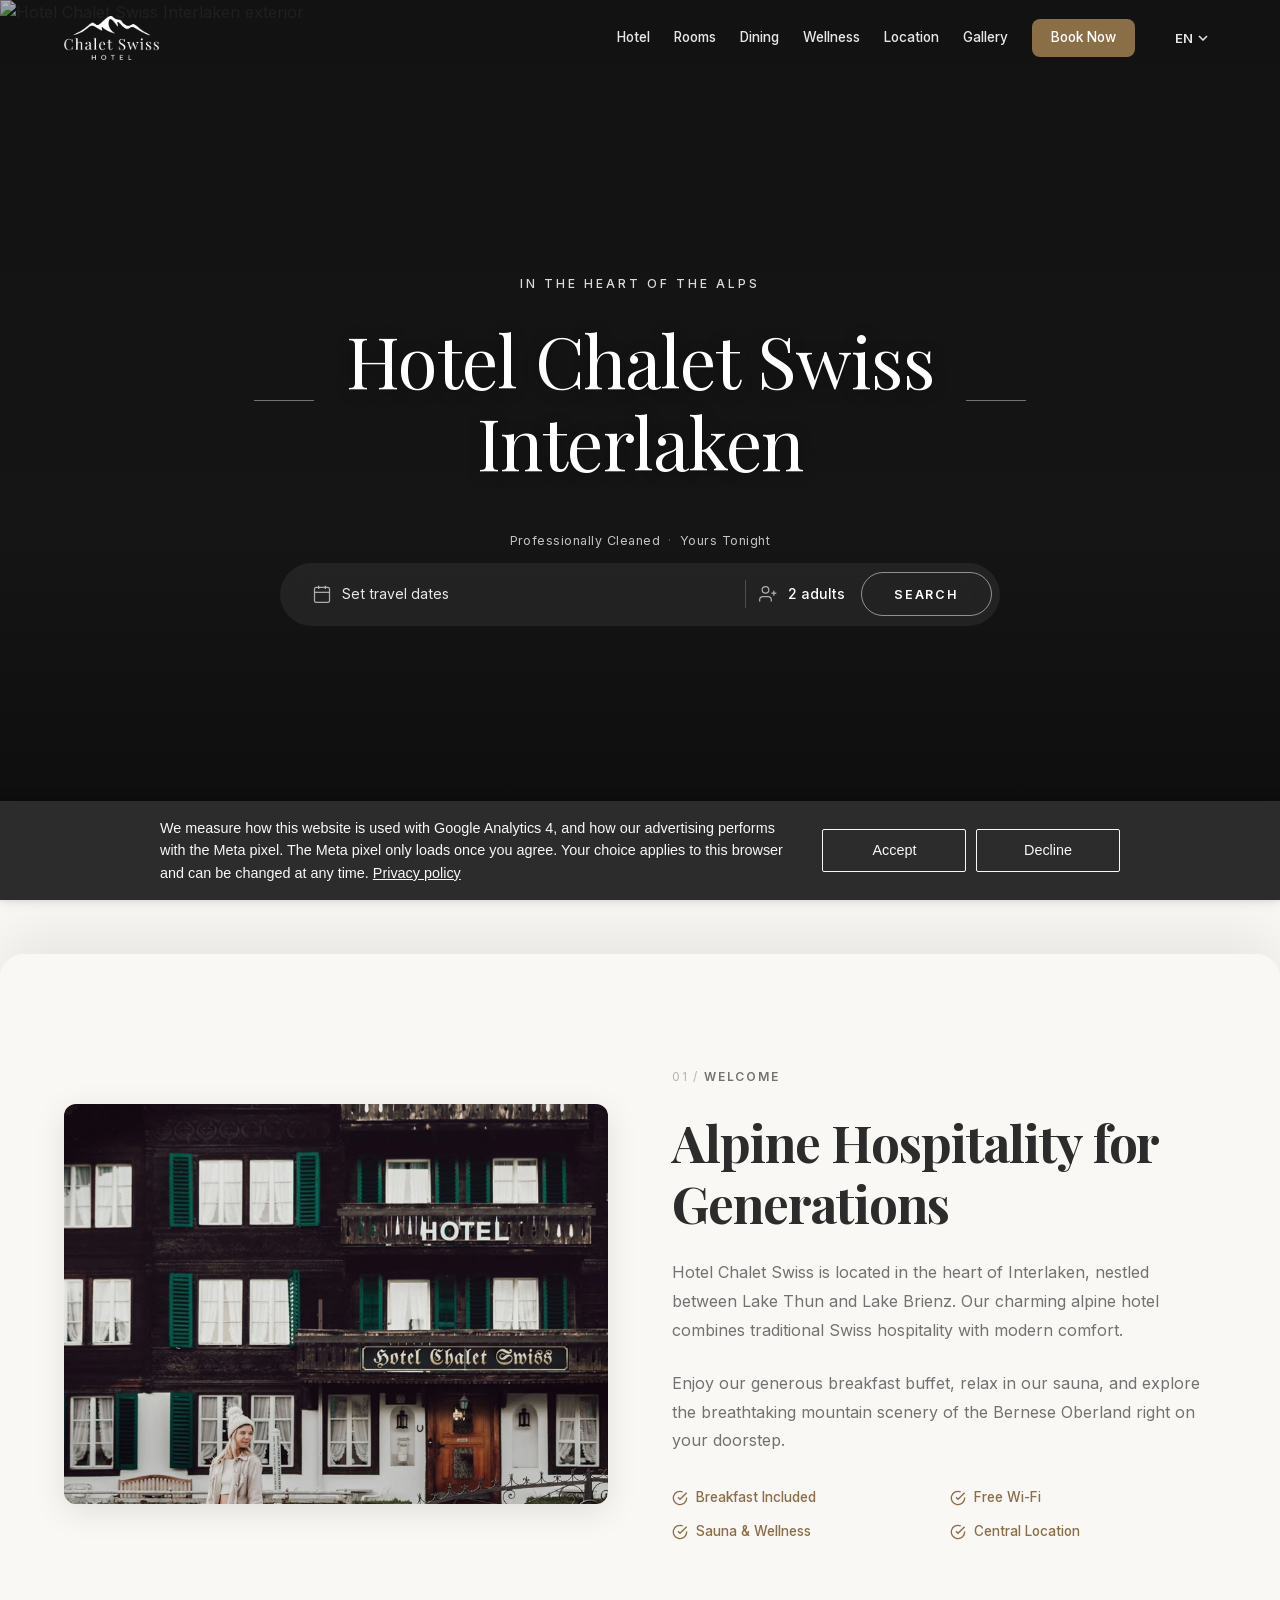
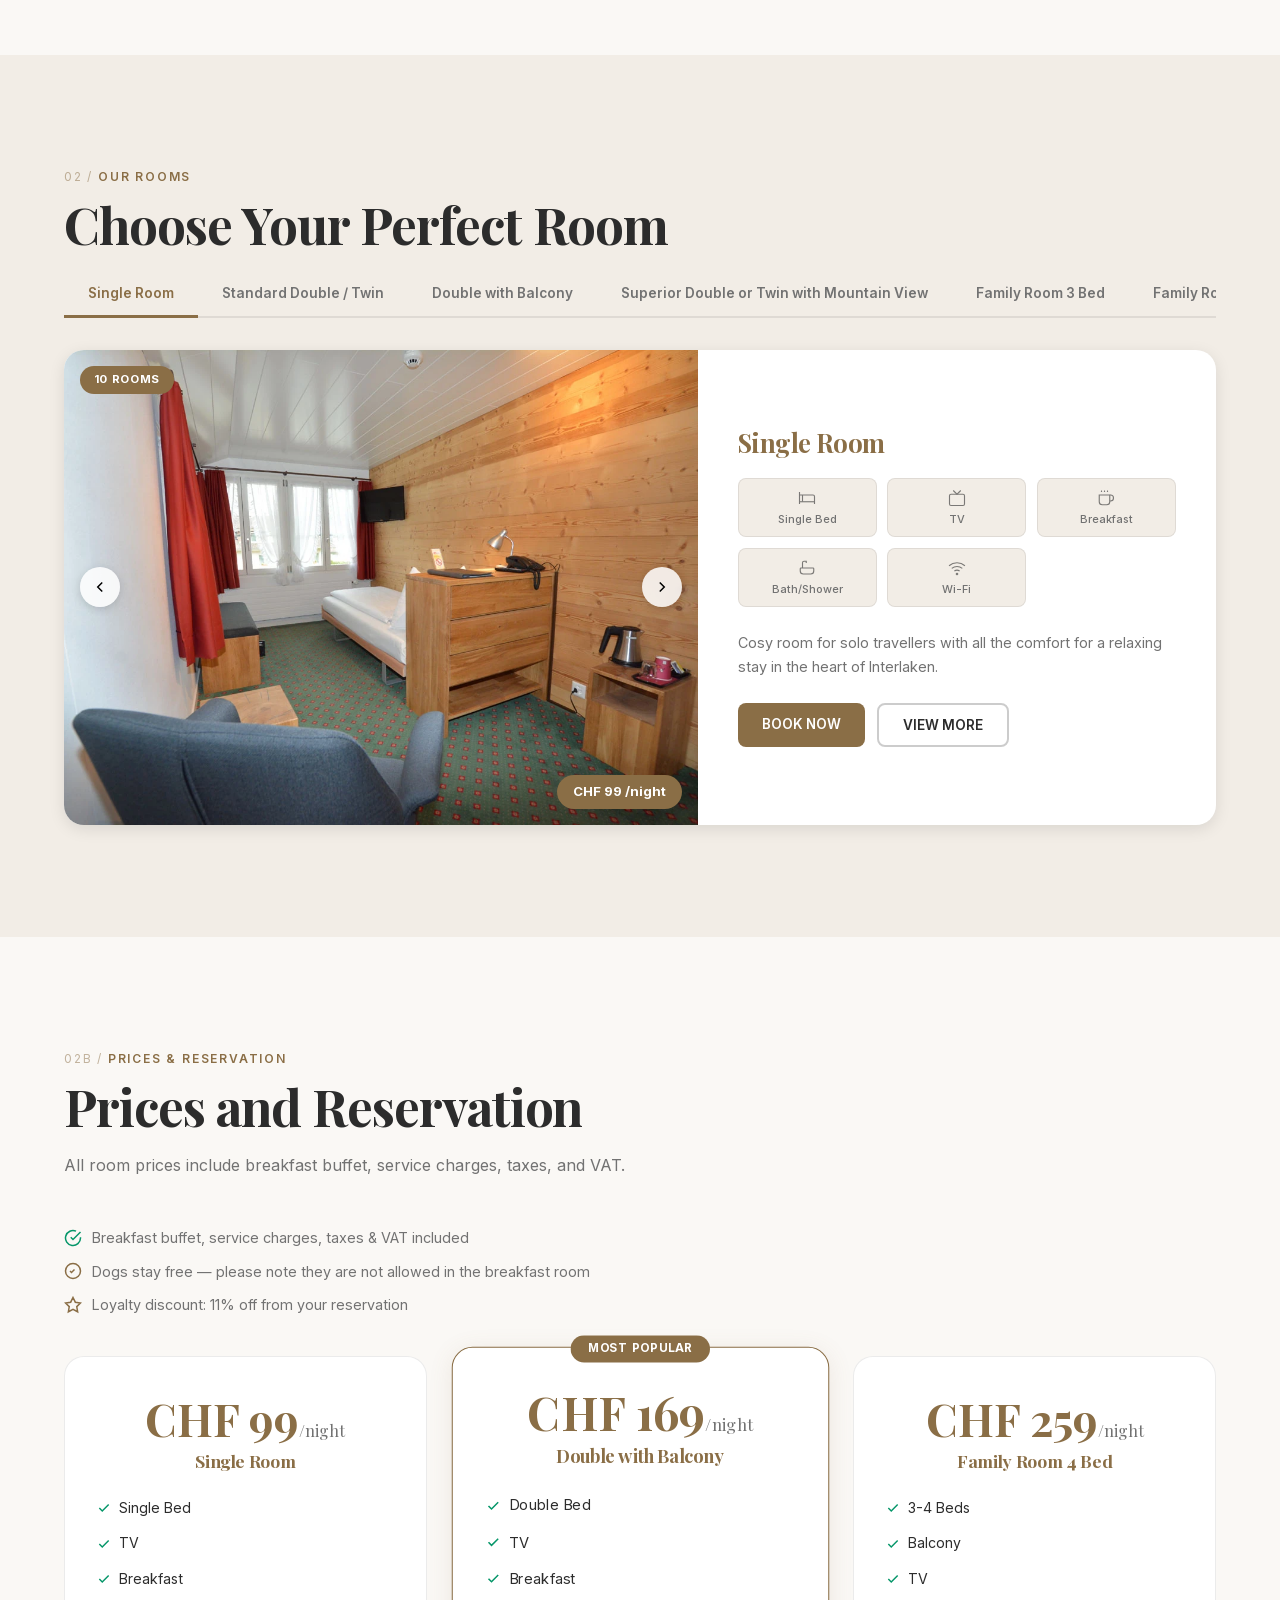
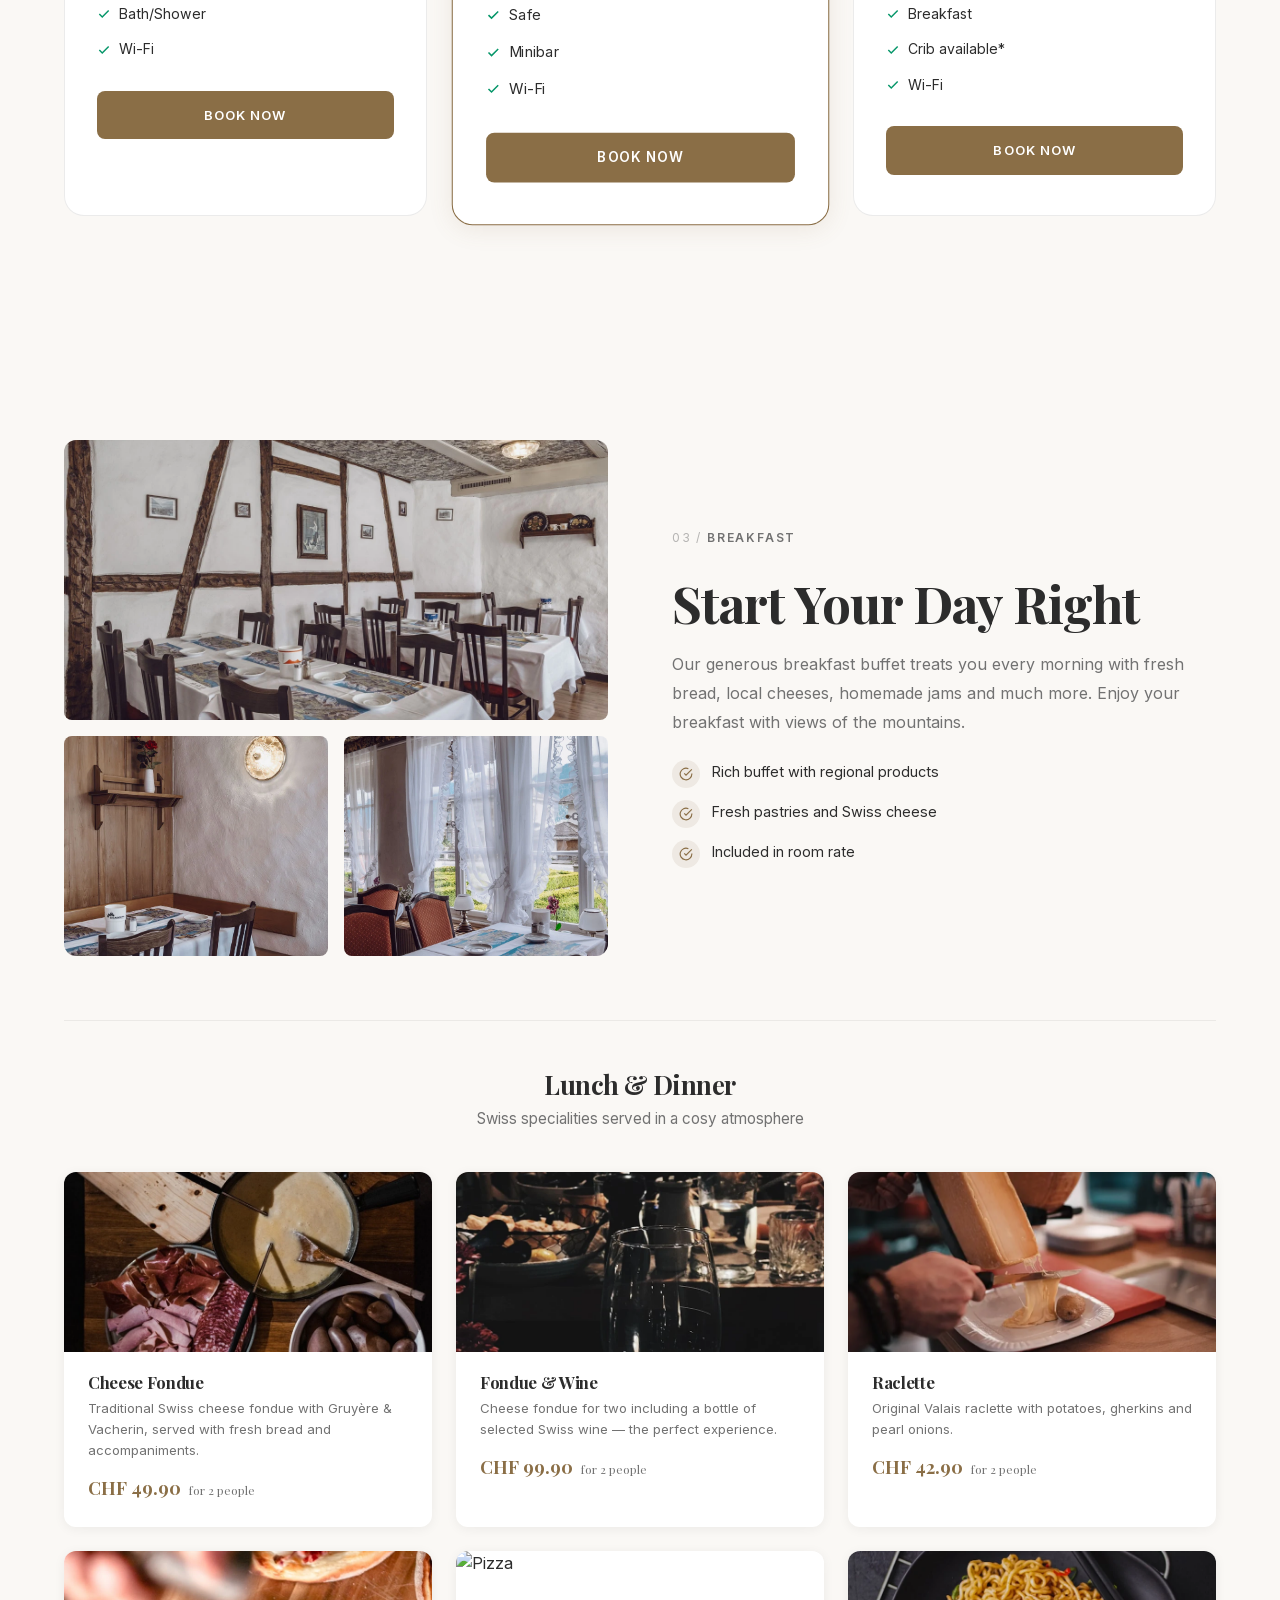
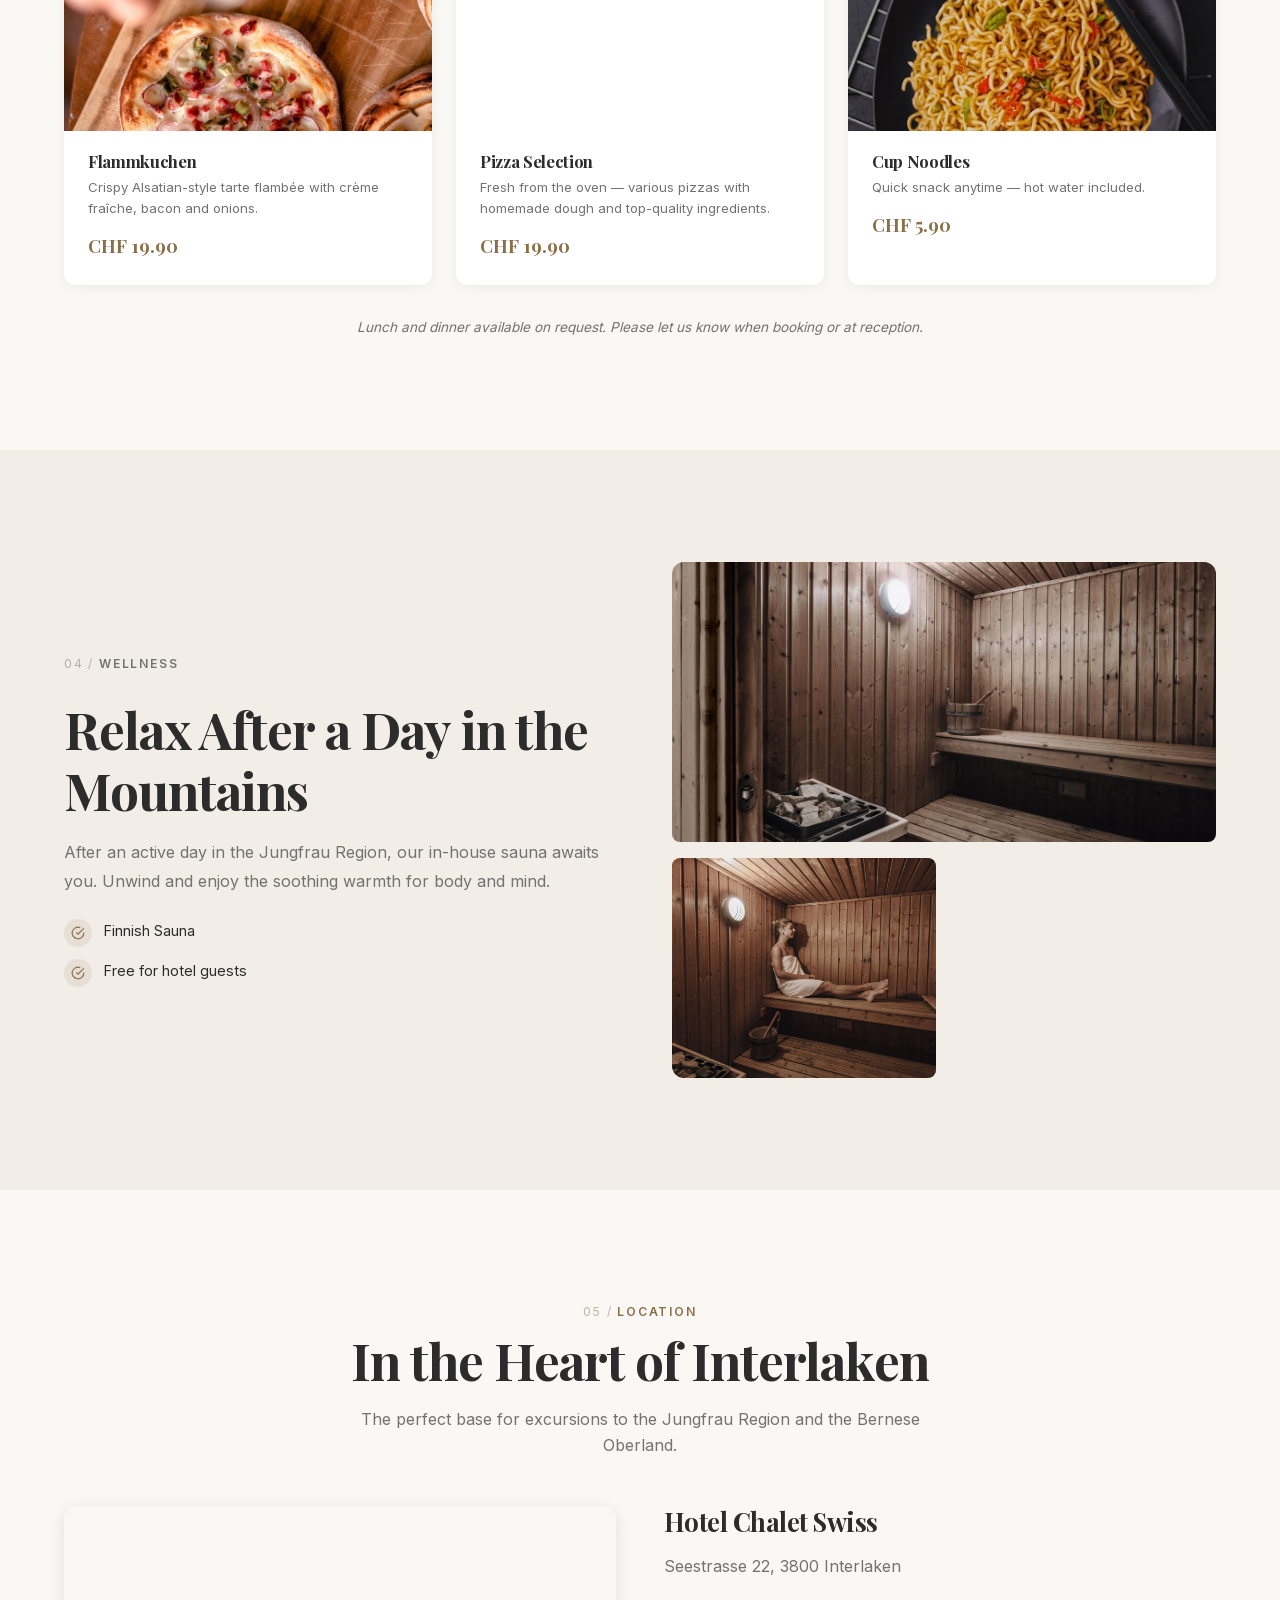
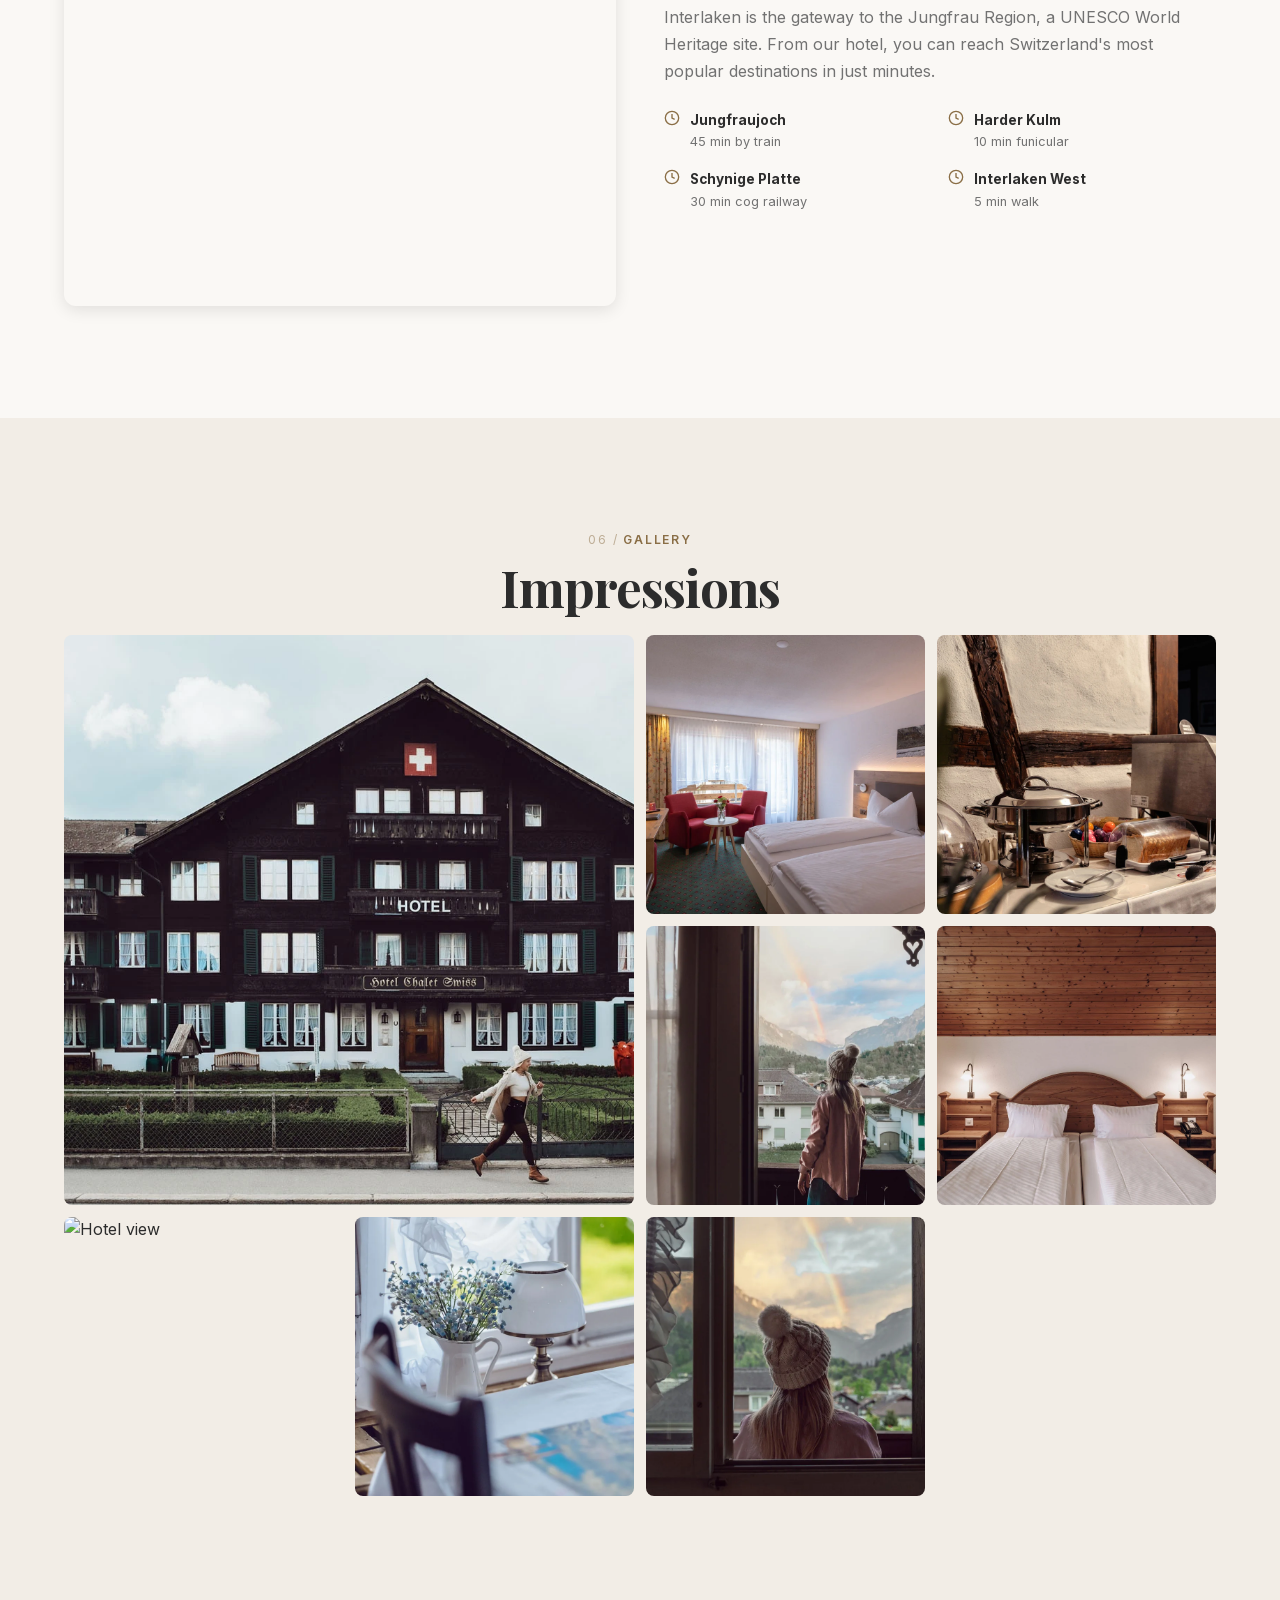
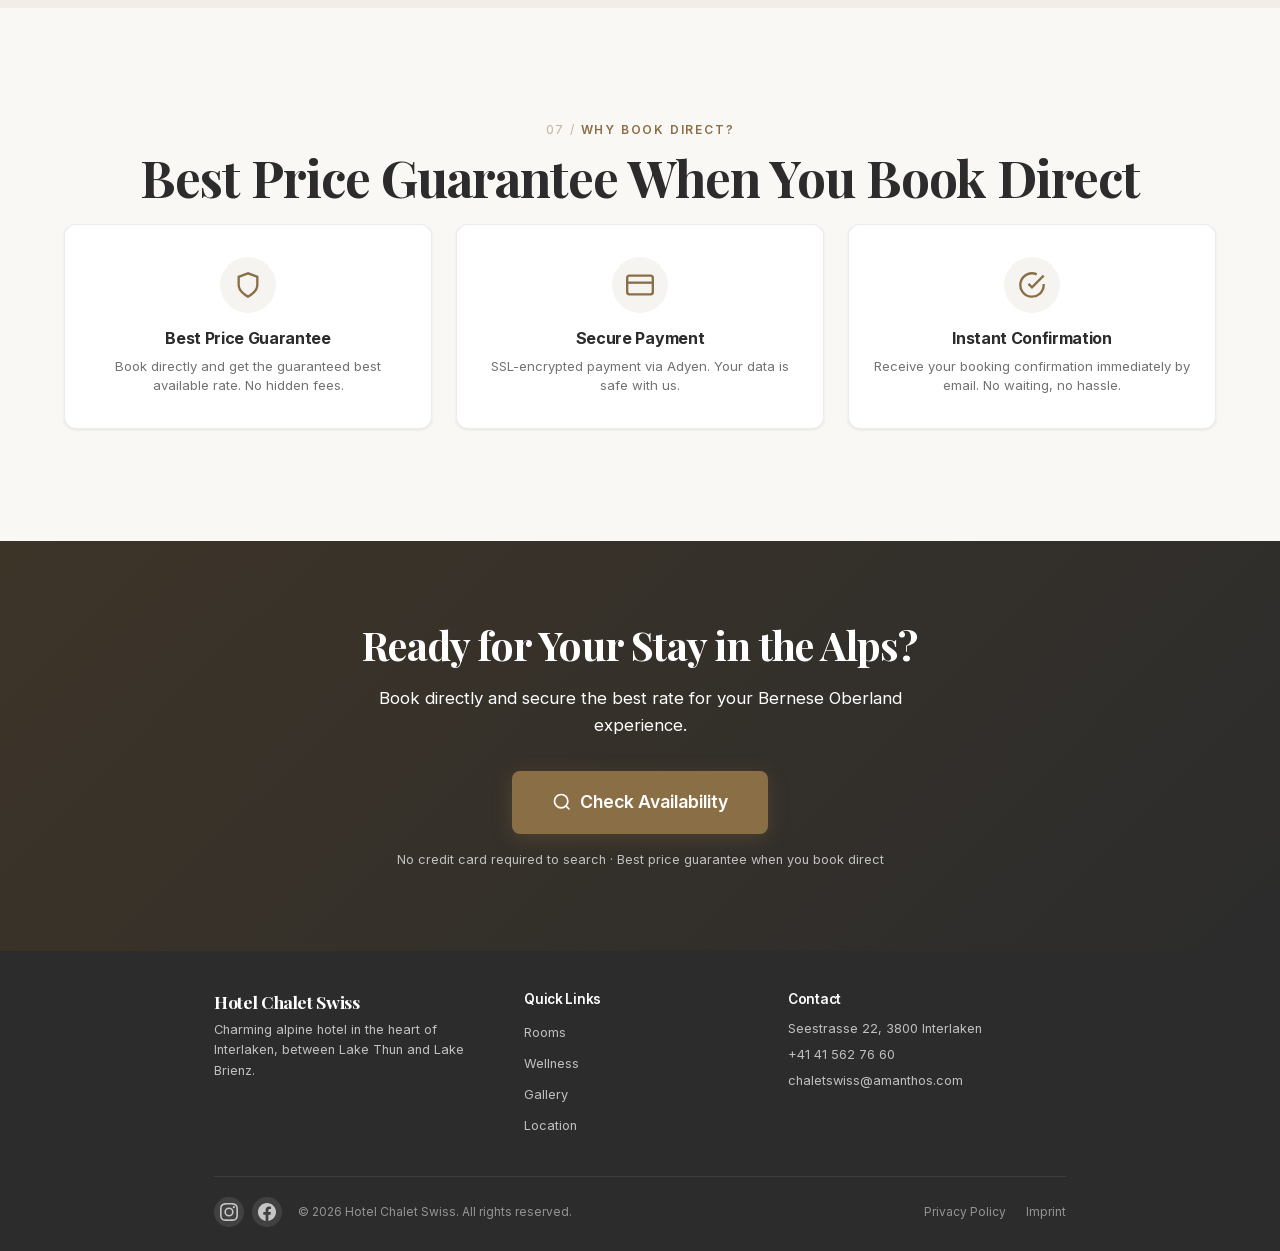
==== commit 8c43bd6b: "perf(css): inline the critical rules so style.css stops blocking the render (#34) Lighthouse names c" ====
--- a/index.html
+++ b/index.html
@@ -327,7 +327,113 @@
   <style>@font-face{font-family:'Playfair Display';font-style:normal;font-weight:400 700;font-display:swap;src:url(/assets/fonts/PlayfairDisplay.woff2) format('woff2')}@font-face{font-family:'Inter';font-style:normal;font-weight:300 700;font-display:swap;src:url(/assets/fonts/Inter.woff2) format('woff2')}</style>
 
   <!-- Styles -->
-  <link rel="stylesheet" href="./css/style.css">
+  <!-- Kritisches CSS: die 109 von 367 Regeln aus css/style.css, die der erste
+       Bildschirm braucht. Ermittelt im Browser, nicht geschaetzt: fuer jede Regel
+       wurde geprueft, ob sie auf ein Element im ersten Viewport passt, und zwar
+       auf 412 und auf 1440 Pixel Breite, damit auf keiner Seite etwas fehlt.
+       Die Reihenfolge entspricht der des Stylesheets, sonst kippt die Kaskade.
+
+       ACHTUNG: Aendert sich das Layout des ersten Bildschirms in css/style.css,
+       muss dieser Block neu erzeugt werden. Sonst springt die Seite beim
+       Nachladen. Werkzeug: tmp/a11y/kritisches-css.cjs gegen einen lokalen
+       Server, Ausgabe hierher. -->
+  <style>:root { --color-primary: #8A6E46; --color-primary-light: #A68B5B; --color-accent: #8A6E46; --color-accent-light: #A68B5B; --color-bg: #FAF8F5; --color-bg-alt: #F2EDE6; --color-surface: #FFFFFF; --color-text: #2C2C2C; --color-text-muted: #727272; --color-white: #FFFFFF; --color-border: rgba(0,0,0,.08); --color-success: #059669; --color-error: #DC2626; --color-warning: #F59E0B; --font-heading: 'Playfair Display', Georgia, 'Times New Roman', serif; --font-body: 'Inter', -apple-system, BlinkMacSystemFont, 'Segoe UI', sans-serif; --radius-sm: 8px; --radius-md: 12px; --radius-lg: 20px; --radius-full: 9999px; --shadow-sm: 0 1px 3px rgba(0,0,0,.08); --shadow-md: 0 4px 16px rgba(0,0,0,.1); --shadow-lg: 0 8px 32px rgba(0,0,0,.1); --shadow-xl: 0 16px 48px rgba(0,0,0,.12); --transition: .3s cubic-bezier(.4,0,.2,1); --nav-height: 72px; }
+*, ::before, ::after { box-sizing: border-box; margin: 0px; padding: 0px; }
+html { scroll-behavior: smooth; text-size-adjust: 100%; }
+body { font-family: var(--font-body); color: var(--color-text); background: var(--color-bg); line-height: 1.6; -webkit-font-smoothing: antialiased; overflow-x: hidden; }
+img { max-width: 100%; height: auto; display: block; }
+a { color: inherit; text-decoration: none; }
+button { cursor: pointer; border-width: medium; border-style: none; border-color: currentcolor; border-image: none; background: none; font-family: inherit; }
+h1, h2, h3, h4 { font-family: var(--font-heading); font-weight: 700; line-height: 1.2; letter-spacing: -0.02em; }
+h1 { font-size: clamp(2.4rem, 6vw, 4.5rem); }
+h3 { font-size: clamp(1.2rem, 3vw, 1.6rem); }
+.container { max-width: 1200px; margin: 0px auto; padding: 0px 1.5rem; }
+.section { position: relative; z-index: 1; padding: 7rem 0px; background: var(--color-bg); }
+.btn { display: inline-flex; align-items: center; gap: 0.5rem; padding: 0.75rem 1.5rem; border-radius: var(--radius-sm); font-weight: 600; font-size: 0.9rem; transition: var(--transition); white-space: nowrap; }
+.btn-primary { background: var(--color-primary); color: rgb(255, 255, 255); }
+.btn-accent { background: var(--color-accent); color: rgb(255, 255, 255); }
+.btn-outline { border: 2px solid rgba(0, 0, 0, 0.2); color: var(--color-text); background: transparent; }
+.btn-lg { padding: 1rem 2rem; font-size: 1rem; }
+.nav { position: fixed; top: 0px; left: 0px; right: 0px; z-index: 1000; padding: 1rem 0px; transition: var(--transition); background: transparent; }
+.nav-inner { display: flex; align-items: center; justify-content: space-between; max-width: 1200px; margin: 0px auto; padding: 0px 1.5rem; }
+.nav-logo img { height: 44px; transition: var(--transition); }
+.nav-logo .logo-white { display: block; }
+.nav-logo .logo-color { display: none; }
+.nav-links { display: flex; align-items: center; gap: 1.5rem; }
+.nav-links a { font-size: 0.85rem; font-weight: 500; color: rgba(255, 255, 255, 0.9); transition: var(--transition); position: relative; }
+.nav-book-btn { background: var(--color-accent); padding: 0.5rem 1.2rem; border-radius: var(--radius-sm); font-weight: 600; color: rgb(255, 255, 255) !important; }
+.lang-selector { position: relative; margin-left: 0.5rem; }
+.lang-toggle { display: flex; align-items: center; gap: 0.3rem; font-size: 0.82rem; font-weight: 600; color: rgba(255, 255, 255, 0.9); padding: 0.3rem 0.5rem; border-radius: var(--radius-sm); transition: var(--transition); }
+.lang-dropdown { position: absolute; top: calc(100% + 8px); right: 0px; background: var(--color-surface); border: 1px solid var(--color-border); border-radius: var(--radius-sm); box-shadow: var(--shadow-lg); min-width: 80px; opacity: 0; visibility: hidden; transform: translateY(-8px); transition: var(--transition); overflow: hidden; }
+.lang-option { display: block; width: 100%; padding: 0.5rem 0.75rem; font-size: 0.82rem; font-weight: 500; color: var(--color-text); text-align: left; transition: var(--transition); }
+.lang-option.active { color: var(--color-primary); font-weight: 700; }
+.hamburger { display: none; flex-direction: column; gap: 5px; padding: 0.5rem; z-index: 1001; }
+.hamburger span { width: 24px; height: 2px; background: var(--color-white); transition: var(--transition); border-radius: 2px; }
+.hero { position: sticky; top: 0px; z-index: 0; height: 100vh; display: flex; flex-direction: column; align-items: center; justify-content: center; overflow: hidden; background: rgb(26, 26, 26); }
+.hero-bg { position: absolute; inset: 0px; z-index: 1; overflow: hidden; }
+.hero-bg img { width: 100%; height: 100%; object-fit: cover; }
+.hero > .container { position: relative; z-index: 2; display: flex; flex-direction: column; align-items: center; text-align: center; width: 100%; }
+.hero-content { color: var(--color-white); margin-bottom: 3rem; }
+.hero-label { font-size: 0.75rem; font-weight: 500; letter-spacing: 0.25em; text-transform: uppercase; color: rgba(255, 255, 255, 0.85); margin-bottom: 1.5rem; }
+.hero-title-wrap { display: flex; align-items: center; gap: 2rem; justify-content: center; }
+.hero-line { display: block; width: 60px; height: 1px; background: rgba(255, 255, 255, 0.4); flex-shrink: 0; }
+.hero h1 { font-size: clamp(2.4rem, 6vw, 4.5rem); font-weight: 400; line-height: 1.15; letter-spacing: -0.01em; color: var(--color-white); text-shadow: rgba(0, 0, 0, 0.3) 0px 2px 16px; }
+.hero-booking { display: flex; align-items: center; background: rgba(40, 40, 40, 0.75); backdrop-filter: blur(16px); border-radius: 60px; padding: 0.5rem 0.5rem 0.5rem 1.5rem; gap: 0px; max-width: 720px; width: 100%; position: relative; }
+.hero-bb-field { display: flex; align-items: center; gap: 0.6rem; padding: 0.75rem 0.5rem; cursor: pointer; color: rgba(255, 255, 255, 0.9); font-size: 0.88rem; font-weight: 400; white-space: nowrap; transition: color 0.2s; }
+.hero-bb-field svg { flex-shrink: 0; opacity: 0.7; }
+.hero-bb-dates { flex: 1 1 0%; }
+.hero-bb-dates span { transition: color 0.2s; }
+.hero-bb-divider { width: 1px; height: 28px; background: rgba(255, 255, 255, 0.2); flex-shrink: 0; margin: 0px 0.25rem; }
+.hero-bb-guests { flex-shrink: 0; }
+#guestsLabel.has-value { color: rgb(255, 255, 255); font-weight: 500; }
+.hero-bb-search { padding: 0.85rem 2rem; background: transparent; color: rgb(255, 255, 255); border: 1.5px solid rgba(255, 255, 255, 0.5); border-radius: 60px; font-size: 0.78rem; font-weight: 600; letter-spacing: 0.15em; text-transform: uppercase; cursor: pointer; transition: 0.25s; white-space: nowrap; margin-left: 0.5rem; flex-shrink: 0; }
+.hero-booking .nights-badge { position: absolute; top: -10px; left: 50%; transform: translateX(-50%); }
+.hero-trust-row { display: flex; align-items: center; justify-content: center; gap: 0.5rem; color: rgba(255, 255, 255, 0.75); font-size: 0.78rem; font-weight: 400; letter-spacing: 0.04em; }
+.hero-trust-row { margin-bottom: 0.75rem; }
+.hero-trust-pill { white-space: nowrap; }
+.hero-trust-dot { opacity: 0.5; }
+body.hero-light .nav-logo .logo-white { display: none; }
+body.hero-light .nav-logo .logo-color { display: block; }
+body.hero-light .nav.scrolled .nav-logo .logo-white { display: none; }
+body.hero-light .nav.scrolled .nav-logo .logo-color { display: block; }
+body.hero-light .nav-links a { color: rgba(30, 30, 30, 0.8); }
+body.hero-light .nav.scrolled .nav-links a { color: rgba(44, 44, 44, 0.85); }
+body.hero-light .hamburger span { background: rgb(51, 51, 51); }
+body.hero-light .nav.scrolled .hamburger span { background: rgb(51, 51, 51); }
+body.hero-light .lang-toggle { color: rgba(30, 30, 30, 0.8); }
+body.hero-light .nav.scrolled .lang-toggle { color: rgba(44, 44, 44, 0.85); }
+.nights-badge { display: none; background: var(--color-primary); color: rgb(255, 255, 255); font-size: 0.7rem; font-weight: 700; padding: 0.15rem 0.5rem; border-radius: var(--radius-full); }
+.upsell-section { margin-bottom: 2rem; padding-bottom: 1.5rem; border-bottom: 1px solid rgba(0, 0, 0, 0.06); }
+.upsell-title { font-size: 1.15rem; margin-bottom: 0.25rem; }
+.upsell-subtitle { font-size: 0.85rem; color: var(--color-text-muted); margin-bottom: 1.25rem; }
+.upsell-grid { display: grid; grid-template-columns: repeat(auto-fill, minmax(220px, 1fr)); gap: 1rem; }
+.lightbox { position: fixed; inset: 0px; z-index: 9999; background: rgba(0, 0, 0, 0.95); display: none; align-items: center; justify-content: center; opacity: 0; transition: opacity 0.3s; }
+.lightbox img { max-width: 90vw; max-height: 85vh; object-fit: contain; border-radius: var(--radius-sm); }
+.lightbox-close { position: absolute; top: 1.5rem; right: 1.5rem; color: var(--color-white); font-size: 2rem; width: 44px; height: 44px; display: flex; align-items: center; justify-content: center; cursor: pointer; background: rgba(255, 255, 255, 0.1); border-radius: 50%; }
+.lightbox-nav { position: absolute; top: 50%; transform: translateY(-50%); color: var(--color-white); font-size: 2rem; width: 48px; height: 48px; display: flex; align-items: center; justify-content: center; cursor: pointer; background: rgba(255, 255, 255, 0.1); border-radius: 50%; transition: var(--transition); }
+.lightbox-prev { left: 1.5rem; }
+.lightbox-next { right: 1.5rem; }
+#booking { display: none; padding-top: 2rem; padding-bottom: 3rem; }
+#guestForm { display: none; background: var(--color-surface); border: 1px solid var(--color-border); border-radius: var(--radius-lg); padding: 2.5rem; margin-top: 2rem; }
+.guest-form-title { font-size: 1.2rem; font-weight: 600; margin-bottom: 1.5rem; color: var(--color-text); }
+.form-grid { display: grid; grid-template-columns: 1fr 1fr; gap: 1rem; }
+.form-group { display: flex; flex-direction: column; }
+.form-group label { font-size: 0.78rem; font-weight: 600; text-transform: uppercase; letter-spacing: 0.04em; margin-bottom: 0.3rem; color: var(--color-text-muted); }
+.form-group input { padding: 0.7rem 0.75rem; border: 1.5px solid var(--color-border); border-radius: var(--radius-sm); font-size: 0.9rem; font-family: var(--font-body); transition: border-color 0.2s; background: rgb(255, 255, 255); color: var(--color-text); }
+.form-actions { display: flex; gap: 1rem; margin-top: 1.5rem; }
+.form-actions .btn { flex: 1 1 0%; justify-content: center; }
+.btn-cancel { border-color: var(--color-border) !important; color: var(--color-text-muted) !important; }
+.promo-code-section { margin-top: 1.5rem; padding-top: 1.5rem; border-top: 1px solid var(--color-border); }
+.promo-label { font-size: 0.72rem; font-weight: 600; text-transform: uppercase; letter-spacing: 0.06em; color: var(--color-text-muted); margin-bottom: 0.4rem; display: block; }
+.promo-code-row { display: flex; gap: 0.5rem; }
+.promo-code-row input { flex: 1 1 0%; padding: 0.6rem 0.75rem; border: 1.5px solid var(--color-border); border-radius: var(--radius-sm); font-size: 0.85rem; background: rgb(255, 255, 255); color: var(--color-text); }
+#promoMessage { font-size: 0.82rem; margin-top: 0.5rem; min-height: 1.2em; }
+#promoDiscountDisplay { margin-top: 0.5rem; display: none; }
+.booking-status { display: none; padding: 1rem; border-radius: var(--radius-sm); margin-top: 1rem; font-size: 0.9rem; }
+@media (max-width: 768px){:root { --nav-height: 60px; }.hamburger { display: flex; }.nav-links { position: fixed; top: 0px; right: -100%; width: 280px; height: 100vh; background: rgb(255, 255, 255); flex-direction: column; align-items: flex-start; padding: 5rem 2rem 2rem; gap: 1rem; transition: right 0.3s; box-shadow: var(--shadow-xl); }.nav-links a { color: var(--color-text) !important; font-size: 1rem; }.hero { height: 100vh; }.hero h1 { font-size: 2rem; }.hero-line { width: 30px; }.hero-trust-row { font-size: 0.7rem; gap: 0.4rem; }.hero-booking { flex-direction: column; border-radius: var(--radius-md); padding: 1rem; gap: 0.5rem; max-width: 100%; }.hero-bb-divider { width: 100%; height: 1px; margin: 0px; }.hero-bb-field { width: 100%; justify-content: center; }.hero-bb-search { width: 100%; text-align: center; justify-content: center; margin-left: 0px; margin-top: 0.25rem; }.upsell-grid { grid-template-columns: 1fr; }.form-grid { grid-template-columns: 1fr; }.section { padding: 4rem 0px; }.lightbox-nav { display: none; }}</style>
+  <link rel="preload" href="./css/style.css" as="style">
+  <link rel="stylesheet" href="./css/style.css" media="print" onload="this.media='all'">
+  <noscript><link rel="stylesheet" href="./css/style.css"></noscript>
 
   <!-- Favicons -->
   <link rel="icon" type="image/svg+xml" href="./assets/logos/Chalet Swiss Symbol Red.svg">
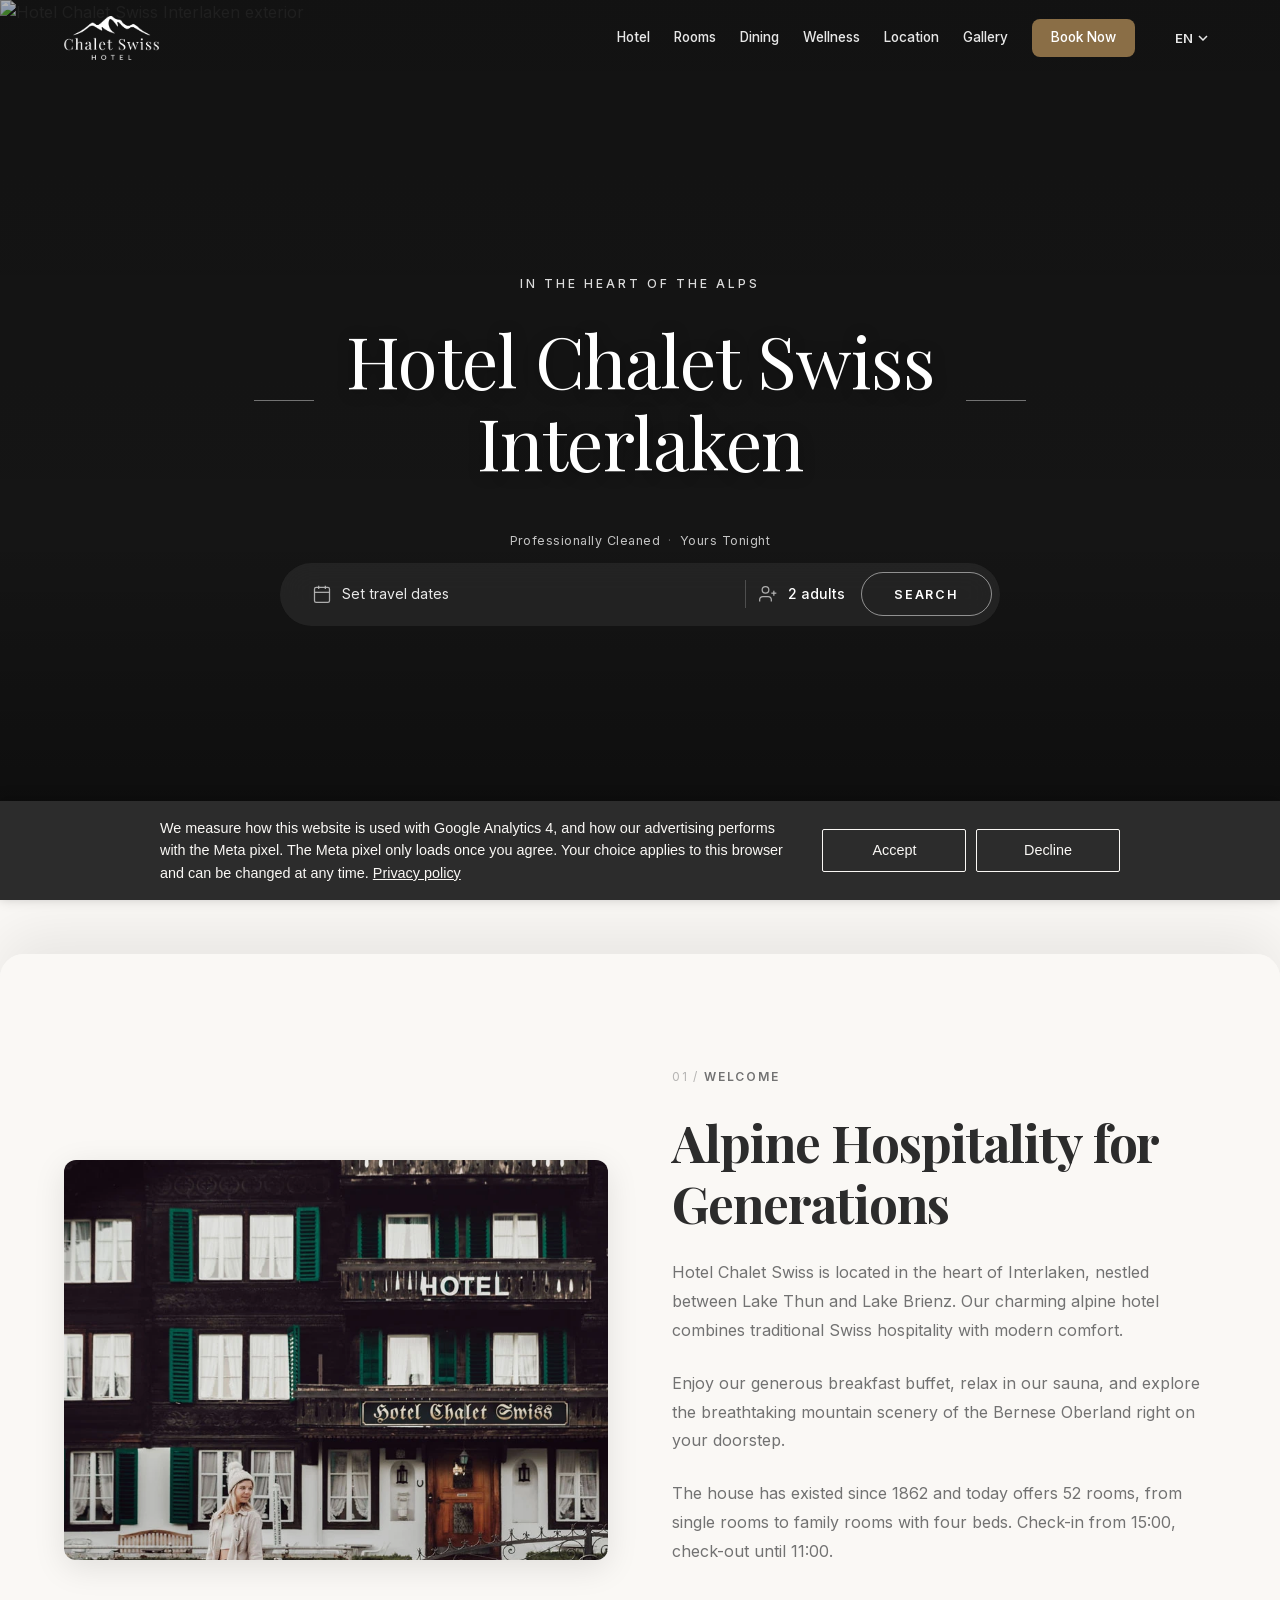
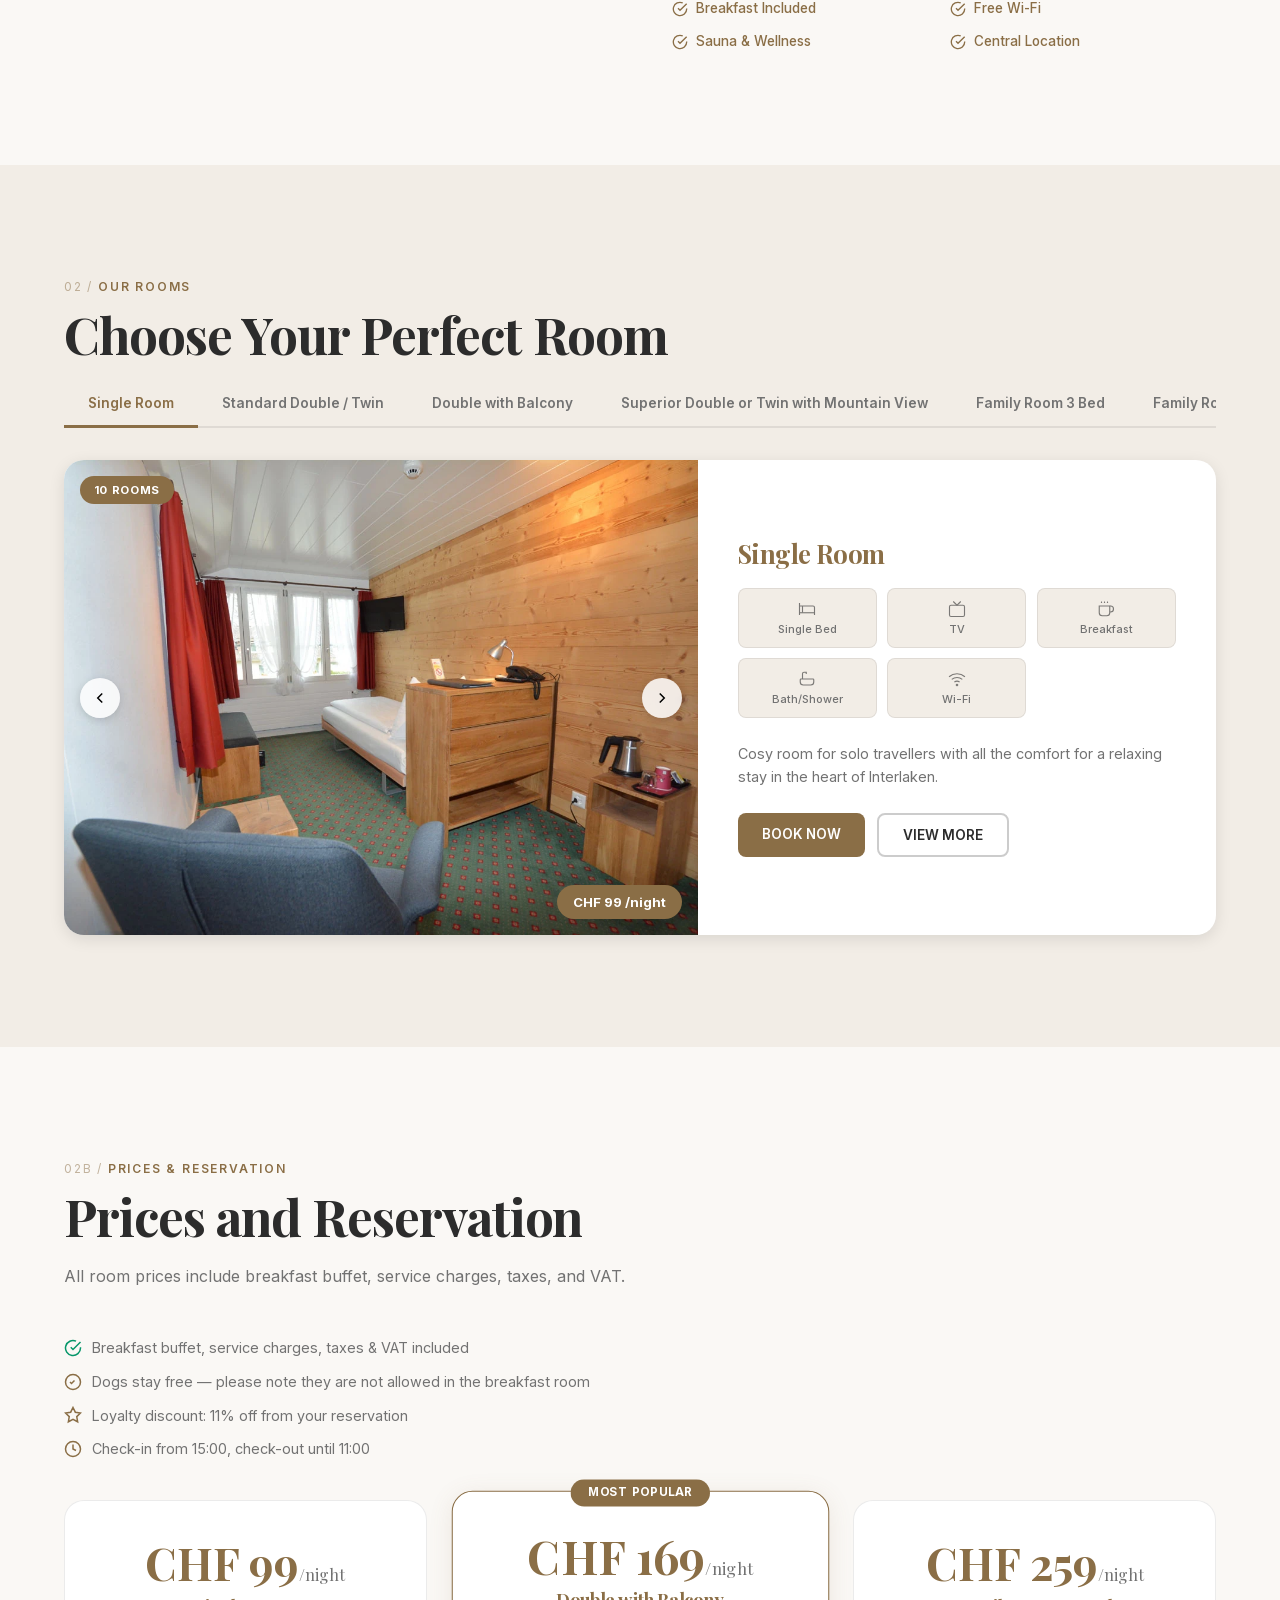
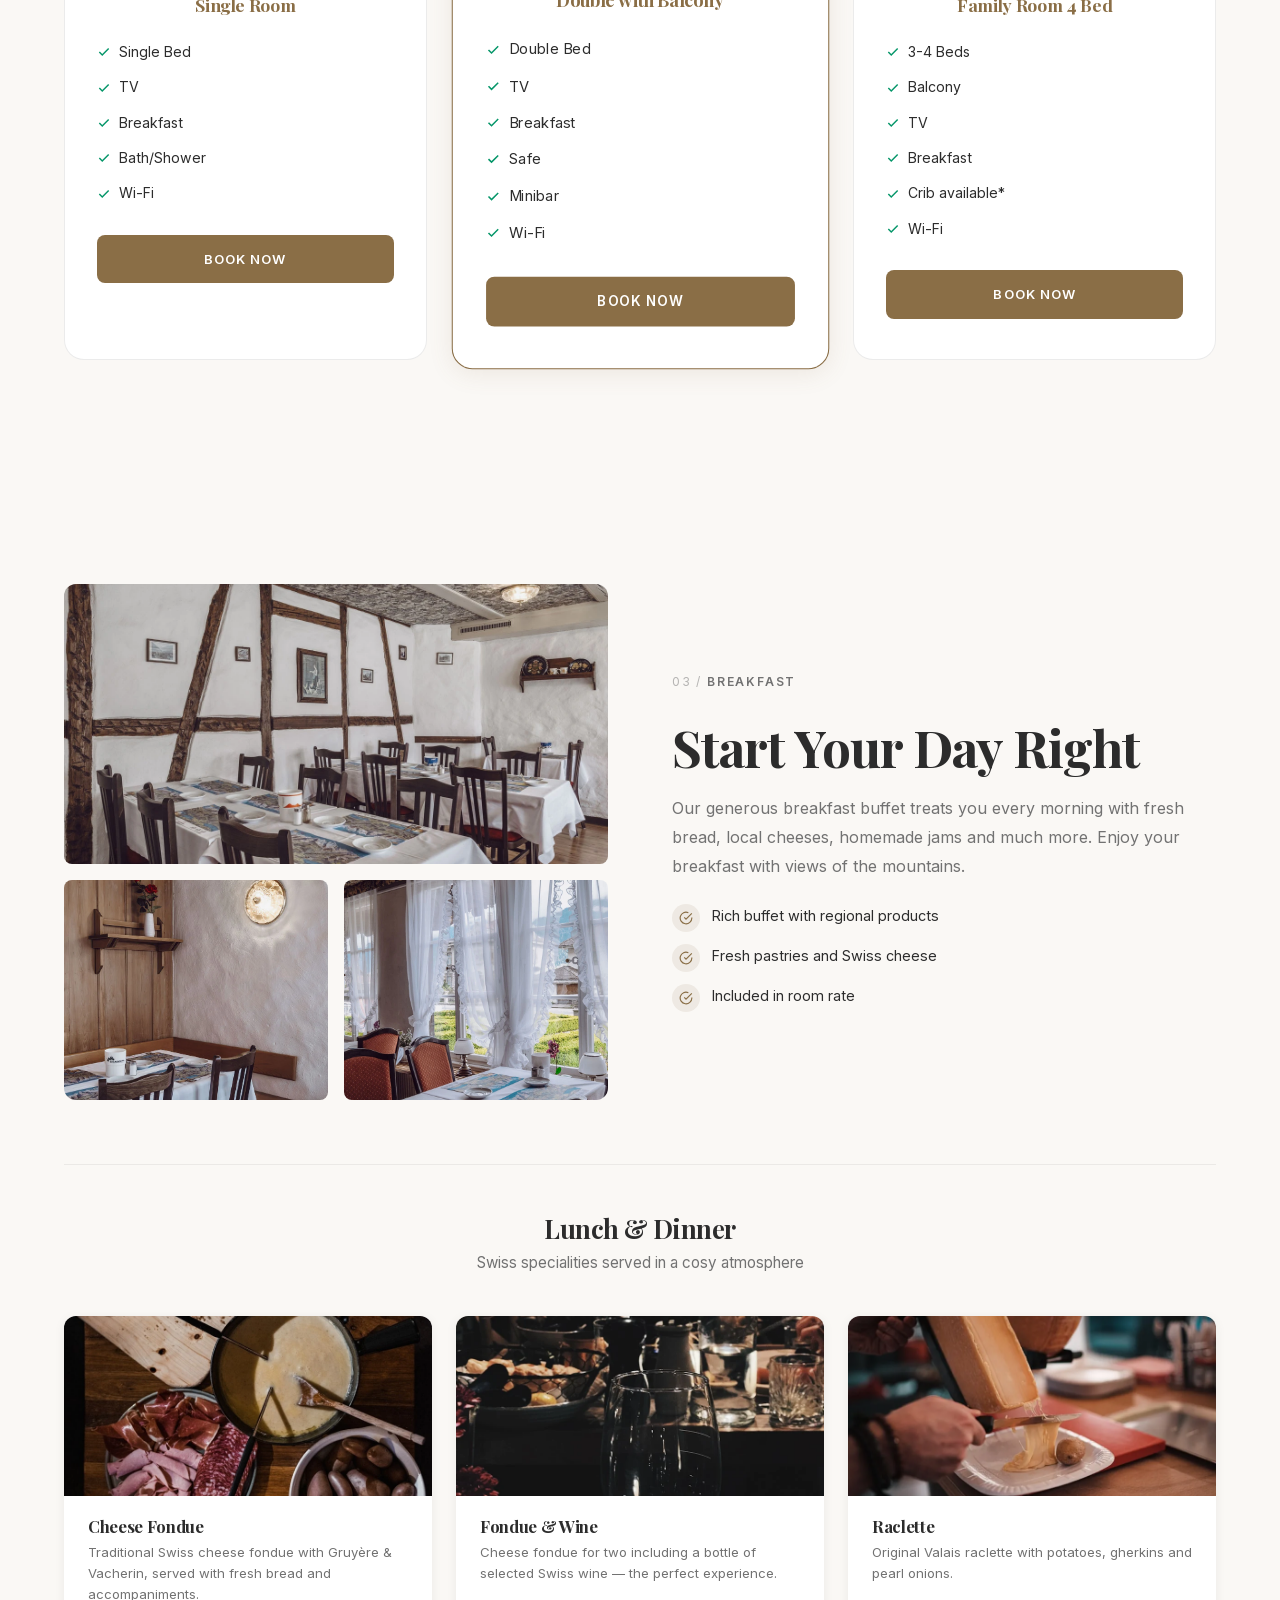
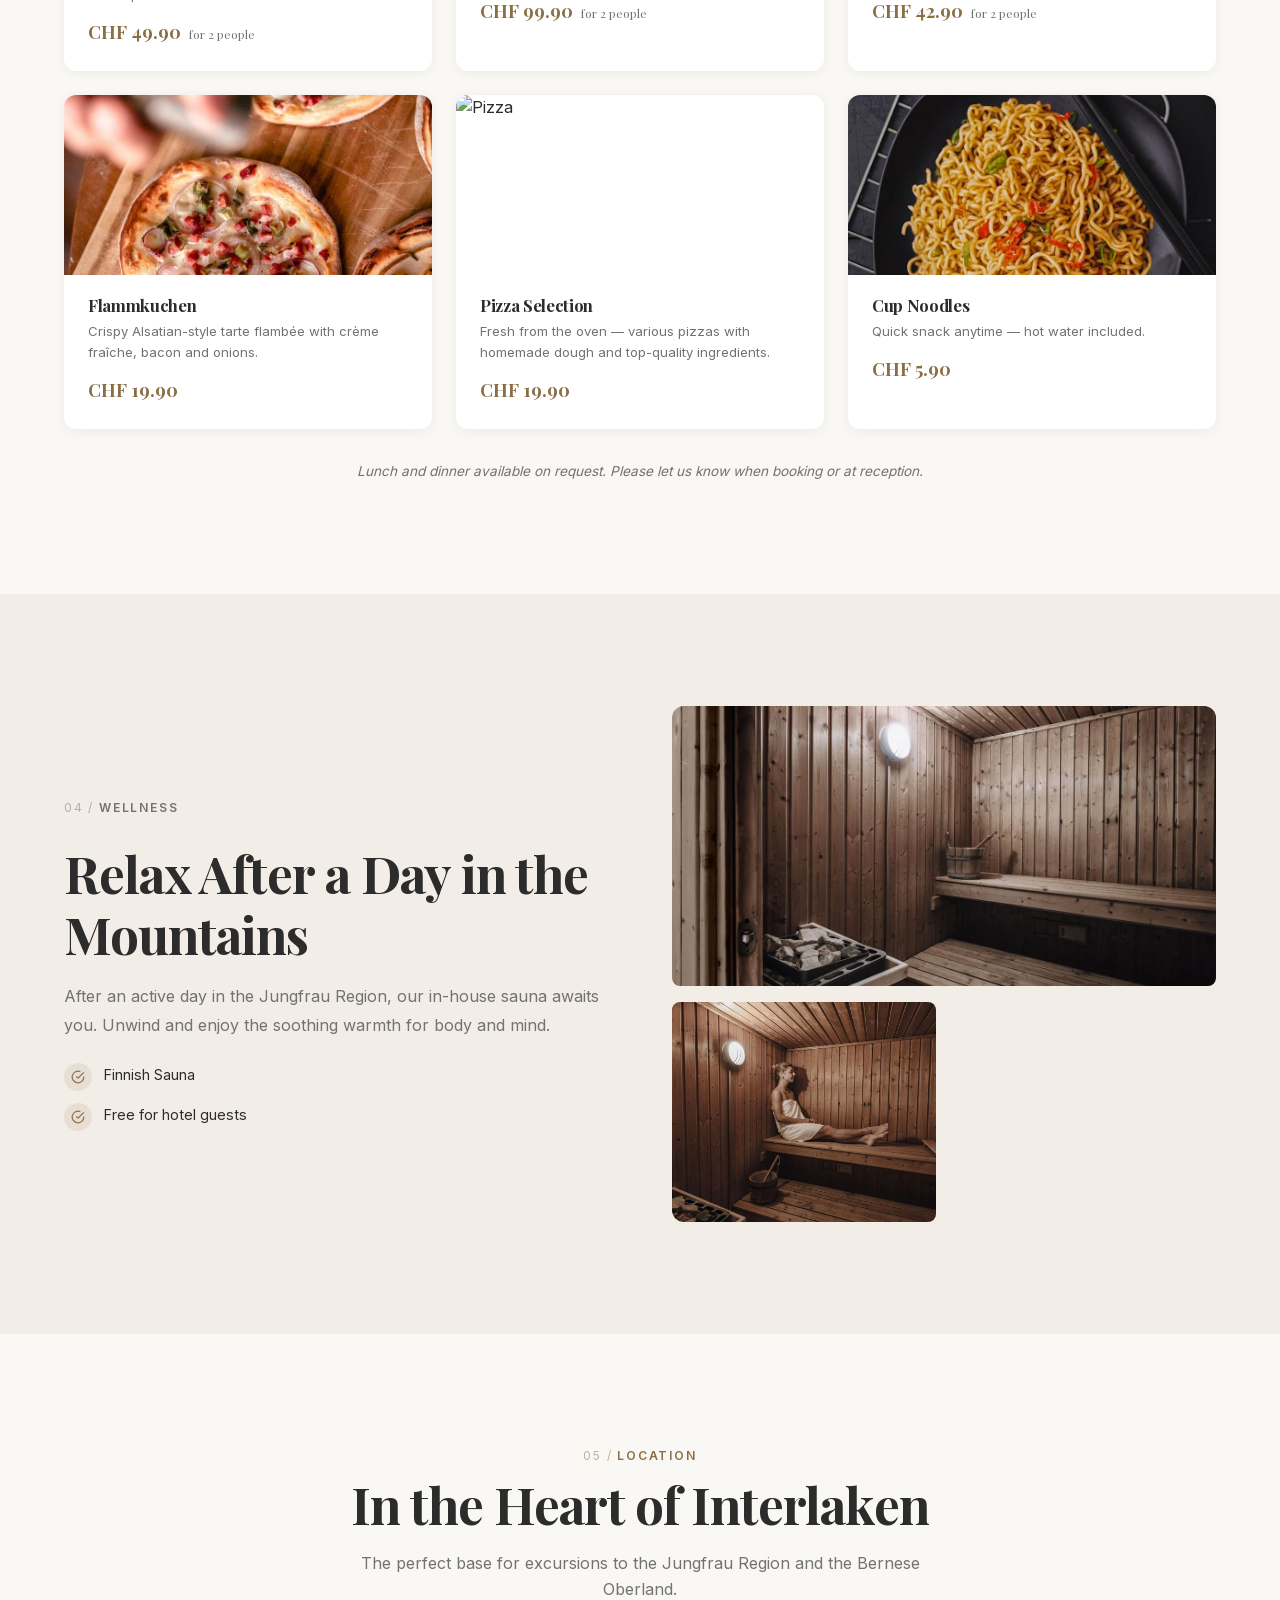
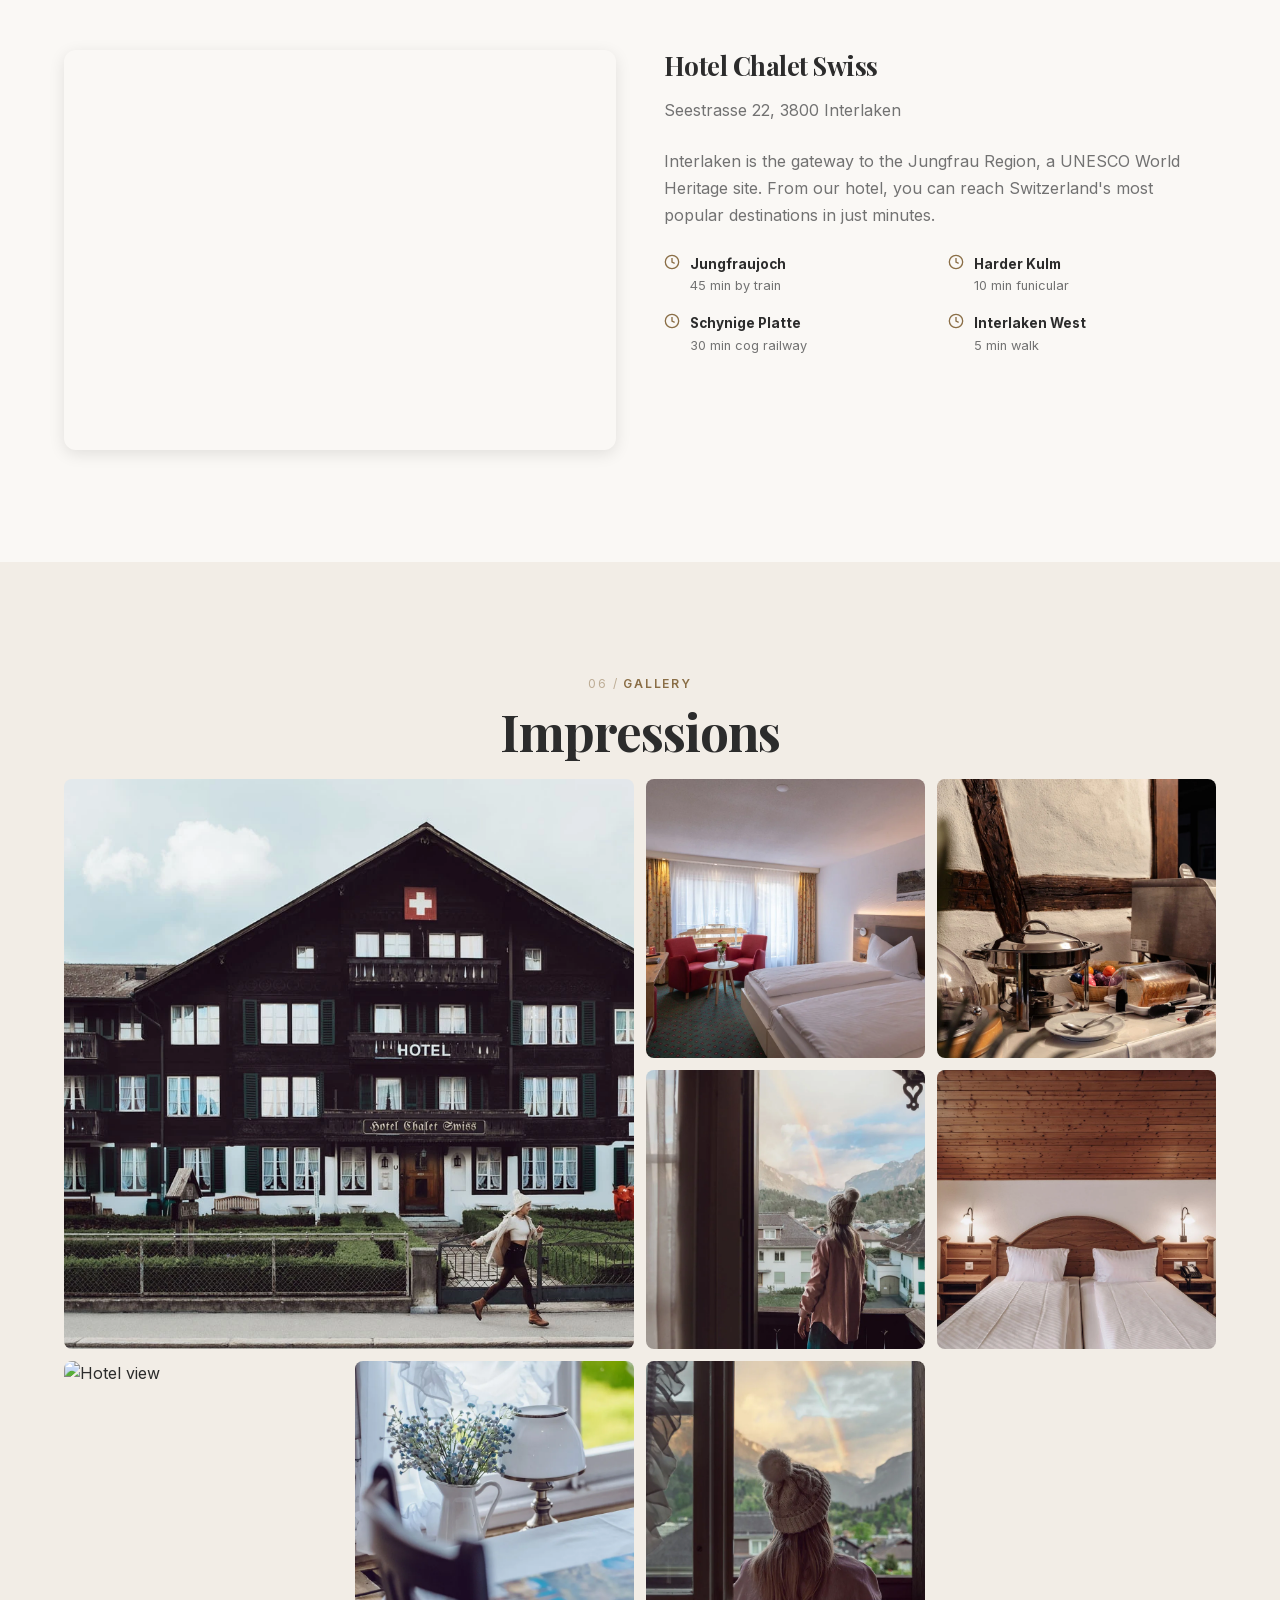
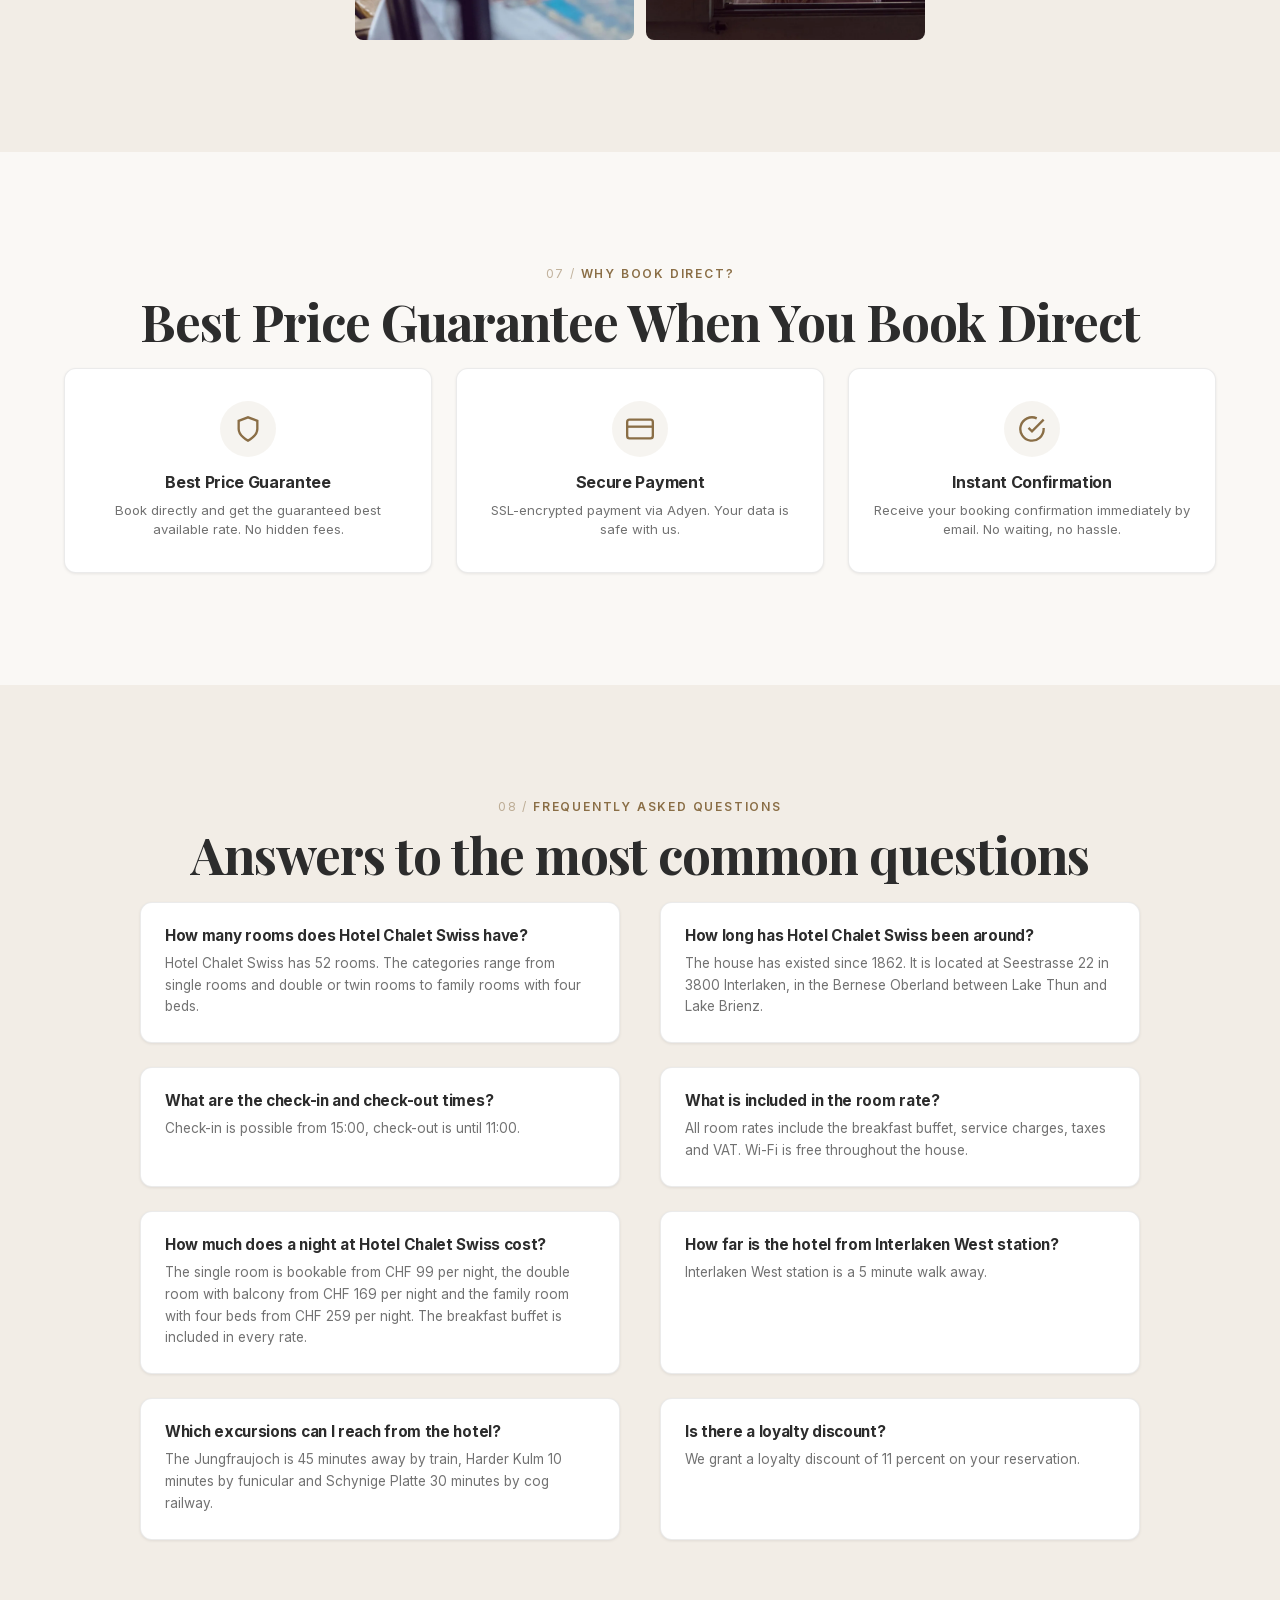
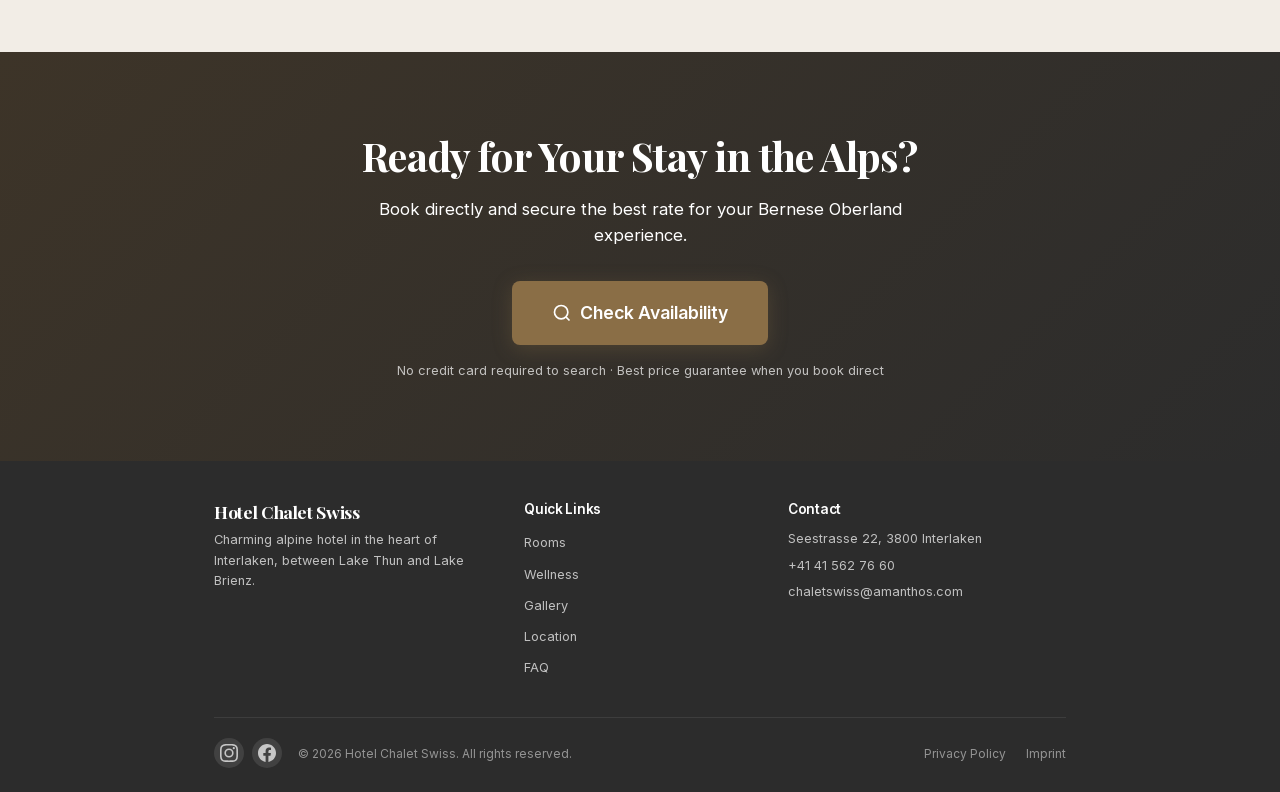
==== commit 81c0633b: "feat(geo): make the house's own facts quotable by AI search AI answers currently cite "52 accommodat" ====
--- a/index.html
+++ b/index.html
@@ -257,6 +257,7 @@
       function gtag(){dataLayer.push(arguments);}
       gtag('js', new Date());
       gtag('config', 'G-XKDQLKRSJF');
+      gtag('config', 'AW-702540316');
       // gtag.js wiegt 183 KB uebertragen. Bei Ablehnung wurde es bisher trotzdem
       // geholt und danach vom ga-disable-Kill-Switch stillgelegt. Jetzt kommt es
       // nur, wenn keine Ablehnung gespeichert ist; wer spaeter zustimmt, bekommt
@@ -281,6 +282,12 @@
     </script>
   <meta charset="UTF-8">
   <meta name="viewport" content="width=device-width, initial-scale=1.0">
+  <!-- Domainverifizierung fuer das Meta-Business-Portfolio Amanthos.
+       Ohne sie laesst Meta die Ereignis-Priorisierung (Aggregated Event
+       Measurement) fuer diese Domain nicht konfigurieren, was die
+       Kaufmessung bei iOS-Nutzern mit Widerspruch entwertet.
+       Angelegt 02.09.2026, Domain-Kennung siehe Business Manager. -->
+  <meta name="facebook-domain-verification" content="tk730w1j7otnzylkit6i8efnb67ivr">
   <title>Hotel Chalet Swiss Interlaken | Alpenhotel zwischen Thuner- & Brienzersee</title>
   <meta name="description" content="Hotel Chalet Swiss in Interlaken — Charmantes Alpenhotel im Berner Oberland. Frühstück inklusive, Sauna, zentrale Lage. Direkt buchen zum besten Preis.">
   <meta name="keywords" content="Hotel Interlaken, Chalet Swiss, Bernese Oberland, Jungfrau Region, Swiss Alps Hotel, Interlaken accommodation">
@@ -294,13 +301,22 @@
   <meta property="og:image" content="https://chalet-swiss.ch/assets/images/exterior/Interlaken_Dengler_Matthias_384.webp">
   <meta property="og:url" content="https://chalet-swiss.ch/">
   <meta property="og:locale" content="de_CH">
+  <!-- Bleibt stehen, obwohl https://chalet-swiss.ch/en/ 404 gibt. Die beiden
+       Dinge haengen nicht zusammen: og:locale:alternate sagt "diese Seite gibt
+       es auch in dieser Sprache" und behauptet keine zweite Adresse. Englisch
+       liegt hier unter derselben URL, umgeschaltet wird im Browser
+       (https://chalet-swiss.ch/?lang=en, dazu imprint.html und privacy.html).
+       Die Angabe ist also wahr. Was wirklich fehlt, ist hreflang, und das laesst
+       sich hier nicht sauber setzen: der Alternate waere "?lang=en", das
+       kanonisiert auf "/", und einen hreflang auf eine Seite, die woandershin
+       kanonisiert, ignoriert Google. -->
   <meta property="og:locale:alternate" content="en_US">
 
   <!-- Twitter Card -->
   <meta name="twitter:card" content="summary_large_image">
   <meta name="twitter:title" content="Hotel Chalet Swiss Interlaken">
   <meta name="twitter:description" content="Charmantes Alpenhotel im Herzen von Interlaken, zwischen Thuner- und Brienzersee.">
-  <meta name="twitter:image" content="./assets/images/exterior/Interlaken_Dengler_Matthias_384.webp">
+  <meta name="twitter:image" content="https://chalet-swiss.ch/assets/images/exterior/Interlaken_Dengler_Matthias_384.webp">
 
   <!-- Preload critical assets for speed -->
   <link rel="preload" href="./css/style.css" as="style">
@@ -313,7 +329,7 @@
        eigenen Header zu, und frame-ancestors ist in <meta> ebenfalls unzulaessig;
        ein wirksamer Schutz braucht daher einen vorgelagerten Dienst. -->
   <meta name="referrer" content="strict-origin-when-cross-origin">
-  <meta http-equiv="Content-Security-Policy" content="default-src 'self'; script-src 'self' 'unsafe-inline' https://cdnjs.cloudflare.com https://browser.sentry-cdn.com https://www.googletagmanager.com https://plausible.io https://connect.facebook.net; style-src 'self' 'unsafe-inline'; font-src 'self'; img-src 'self' data: blob: https:; connect-src 'self' https://amanthos-website-api.onrender.com https://www.google-analytics.com https://*.google-analytics.com https://*.analytics.google.com https://stats.g.doubleclick.net https://www.googletagmanager.com https://o4511372064915456.ingest.de.sentry.io https://plausible.io https://www.facebook.com; worker-src 'self' blob:; frame-src https://www.google.com https://eu.adyen.link https://checkout.adyen.com">
+  <meta http-equiv="Content-Security-Policy" content="default-src 'self'; script-src 'self' 'unsafe-inline' https://cdnjs.cloudflare.com https://browser.sentry-cdn.com https://www.googletagmanager.com https://plausible.io https://connect.facebook.net https://www.googleadservices.com https://googleads.g.doubleclick.net; style-src 'self' 'unsafe-inline'; font-src 'self'; img-src 'self' data: blob: https:; connect-src 'self' https://amanthos-website-api.onrender.com https://www.google-analytics.com https://*.google-analytics.com https://*.analytics.google.com https://stats.g.doubleclick.net https://www.googletagmanager.com https://o4511372064915456.ingest.de.sentry.io https://plausible.io https://www.facebook.com https://www.googleadservices.com https://googleads.g.doubleclick.net https://www.google.com https://pagead2.googlesyndication.com https://ad.doubleclick.net https://www.google.ch https://www.google.de https://www.google.at https://www.google.fr https://www.google.it https://www.google.co.uk; worker-src 'self' blob:; frame-src https://www.google.com https://td.doubleclick.net https://eu.adyen.link https://checkout.adyen.com">
 
   <!-- DNS prefetch for API -->
   <link rel="dns-prefetch" href="https://amanthos-website-api.onrender.com">
@@ -472,12 +488,88 @@
       {"@type": "LocationFeatureSpecification", "name": "Sauna", "value": true},
       {"@type": "LocationFeatureSpecification", "name": "Family Rooms", "value": true}
     ],
+    "numberOfRooms": 52,
+    "foundingDate": "1862",
     "checkinTime": "15:00",
     "checkoutTime": "11:00",
     "priceRange": "CHF 99 - CHF 259",
     "currenciesAccepted": "CHF",
     "paymentAccepted": "Credit Card, Debit Card",
-    "image": "./assets/images/exterior/Interlaken_Dengler_Matthias_384.webp"
+    "image": "https://chalet-swiss.ch/assets/images/exterior/Interlaken_Dengler_Matthias_384.webp"
+  }
+  </script>
+  <!-- FAQ: wortgleich zum sichtbaren Abschnitt #faq. Aendert sich dort ein
+       Satz, muss er hier mitgeaendert werden. -->
+  <script type="application/ld+json">
+  {
+    "@context": "https://schema.org",
+    "@type": "FAQPage",
+    "mainEntity": [
+      {
+        "@type": "Question",
+        "name": "Wie viele Zimmer hat das Hotel Chalet Swiss?",
+        "acceptedAnswer": {
+          "@type": "Answer",
+          "text": "Das Hotel Chalet Swiss hat 52 Zimmer. Die Kategorien reichen vom Einzelzimmer über das Doppel- und Twinzimmer bis zum Familienzimmer mit vier Betten."
+        }
+      },
+      {
+        "@type": "Question",
+        "name": "Seit wann gibt es das Hotel Chalet Swiss?",
+        "acceptedAnswer": {
+          "@type": "Answer",
+          "text": "Das Haus besteht seit 1862. Es liegt an der Seestrasse 22 in 3800 Interlaken, im Berner Oberland zwischen Thunersee und Brienzersee."
+        }
+      },
+      {
+        "@type": "Question",
+        "name": "Wann sind Check-in und Check-out?",
+        "acceptedAnswer": {
+          "@type": "Answer",
+          "text": "Check-in ist ab 15:00 Uhr möglich, Check-out bis 11:00 Uhr."
+        }
+      },
+      {
+        "@type": "Question",
+        "name": "Was ist im Zimmerpreis enthalten?",
+        "acceptedAnswer": {
+          "@type": "Answer",
+          "text": "Alle Zimmerpreise beinhalten das Frühstücksbuffet, Servicegebühren, Taxen und die Mehrwertsteuer. WLAN ist im ganzen Haus gratis."
+        }
+      },
+      {
+        "@type": "Question",
+        "name": "Was kostet eine Übernachtung im Hotel Chalet Swiss?",
+        "acceptedAnswer": {
+          "@type": "Answer",
+          "text": "Das Einzelzimmer ist ab CHF 99 pro Nacht buchbar, das Doppelzimmer mit Balkon ab CHF 169 pro Nacht und das Familienzimmer mit vier Betten ab CHF 259 pro Nacht. Das Frühstücksbuffet ist in jedem Preis enthalten."
+        }
+      },
+      {
+        "@type": "Question",
+        "name": "Wie weit ist es vom Hotel zum Bahnhof Interlaken West?",
+        "acceptedAnswer": {
+          "@type": "Answer",
+          "text": "Der Bahnhof Interlaken West ist in 5 Minuten zu Fuss erreichbar."
+        }
+      },
+      {
+        "@type": "Question",
+        "name": "Welche Ausflugsziele erreiche ich vom Hotel aus?",
+        "acceptedAnswer": {
+          "@type": "Answer",
+          "text": "Das Jungfraujoch ist in 45 Minuten mit der Bahn erreichbar, der Harder Kulm in 10 Minuten mit der Standseilbahn und die Schynige Platte in 30 Minuten mit der Zahnradbahn."
+        }
+      },
+      {
+        "@type": "Question",
+        "name": "Gibt es einen Treuerabatt?",
+        "acceptedAnswer": {
+          "@type": "Answer",
+          "text": "Auf Ihre Reservation gewähren wir einen Treuerabatt von 11 Prozent."
+        }
+      }
+    ]
   }
   </script>
   <!-- Sentry: error + performance monitoring. Config in js/sentry-init.js -->
@@ -637,6 +729,7 @@
           <h2 data-i18n="welcome.title">Alpine Gastfreundschaft seit Generationen</h2>
           <p data-i18n="welcome.text1">Das Hotel Chalet Swiss liegt im Herzen von Interlaken, eingebettet zwischen dem Thuner- und dem Brienzersee. Unser charmantes Alpenhotel verbindet traditionelle Schweizer Gastfreundschaft mit modernem Komfort.</p>
           <p data-i18n="welcome.text2">Geniessen Sie das reichhaltige Frühstück, entspannen Sie in unserer Sauna und erkunden Sie die atemberaubende Bergwelt des Berner Oberlandes direkt vor der Haustür.</p>
+          <p data-i18n="welcome.facts">Das Haus besteht seit 1862 und bietet heute 52 Zimmer, vom Einzelzimmer bis zum Familienzimmer mit vier Betten. Check-in ab 15:00 Uhr, Check-out bis 11:00 Uhr.</p>
           <div class="welcome-features">
             <div class="welcome-feature">
               <svg width="16" height="16" viewBox="0 0 24 24" fill="none" stroke="currentColor" stroke-width="2"><path d="M22 11.08V12a10 10 0 11-5.93-9.14"/><polyline points="22 4 12 14.01 9 11.01"/></svg>
@@ -700,6 +793,10 @@
         <div class="pricing-note">
           <svg aria-hidden="true" width="18" height="18" viewBox="0 0 24 24" fill="none" stroke="var(--color-primary)" stroke-width="2"><path d="M12 2l3.09 6.26L22 9.27l-5 4.87 1.18 6.88L12 17.77l-6.18 3.25L7 14.14 2 9.27l6.91-1.01L12 2z"/></svg>
           <span data-i18n="pricing.loyalty">Treuerabatt: 11% Rabatt auf Ihre Reservation</span>
+        </div>
+        <div class="pricing-note">
+          <svg aria-hidden="true" width="18" height="18" viewBox="0 0 24 24" fill="none" stroke="var(--color-primary)" stroke-width="2"><circle cx="12" cy="12" r="10"/><polyline points="12 6 12 12 16 14"/></svg>
+          <span data-i18n="pricing.checkin">Check-in ab 15:00 Uhr, Check-out bis 11:00 Uhr</span>
         </div>
       </div>
 
@@ -1021,6 +1118,51 @@
     </div>
   </section>
 
+  <!-- ========== FAQ ========== -->
+  <section class="section section-alt" id="faq">
+    <div class="container">
+      <div class="section-center">
+        <p class="section-label" data-num="08" data-i18n="faq.label">Häufige Fragen</p>
+        <h2 class="section-title" data-i18n="faq.title">Antworten auf die häufigsten Fragen</h2>
+      </div>
+
+      <div class="faq-list">
+        <div class="faq-item">
+          <h3 class="faq-question" data-i18n="faq.q1">Wie viele Zimmer hat das Hotel Chalet Swiss?</h3>
+          <p class="faq-answer" data-i18n="faq.a1">Das Hotel Chalet Swiss hat 52 Zimmer. Die Kategorien reichen vom Einzelzimmer über das Doppel- und Twinzimmer bis zum Familienzimmer mit vier Betten.</p>
+        </div>
+        <div class="faq-item">
+          <h3 class="faq-question" data-i18n="faq.q2">Seit wann gibt es das Hotel Chalet Swiss?</h3>
+          <p class="faq-answer" data-i18n="faq.a2">Das Haus besteht seit 1862. Es liegt an der Seestrasse 22 in 3800 Interlaken, im Berner Oberland zwischen Thunersee und Brienzersee.</p>
+        </div>
+        <div class="faq-item">
+          <h3 class="faq-question" data-i18n="faq.q3">Wann sind Check-in und Check-out?</h3>
+          <p class="faq-answer" data-i18n="faq.a3">Check-in ist ab 15:00 Uhr möglich, Check-out bis 11:00 Uhr.</p>
+        </div>
+        <div class="faq-item">
+          <h3 class="faq-question" data-i18n="faq.q4">Was ist im Zimmerpreis enthalten?</h3>
+          <p class="faq-answer" data-i18n="faq.a4">Alle Zimmerpreise beinhalten das Frühstücksbuffet, Servicegebühren, Taxen und die Mehrwertsteuer. WLAN ist im ganzen Haus gratis.</p>
+        </div>
+        <div class="faq-item">
+          <h3 class="faq-question" data-i18n="faq.q5">Was kostet eine Übernachtung im Hotel Chalet Swiss?</h3>
+          <p class="faq-answer" data-i18n="faq.a5">Das Einzelzimmer ist ab CHF 99 pro Nacht buchbar, das Doppelzimmer mit Balkon ab CHF 169 pro Nacht und das Familienzimmer mit vier Betten ab CHF 259 pro Nacht. Das Frühstücksbuffet ist in jedem Preis enthalten.</p>
+        </div>
+        <div class="faq-item">
+          <h3 class="faq-question" data-i18n="faq.q6">Wie weit ist es vom Hotel zum Bahnhof Interlaken West?</h3>
+          <p class="faq-answer" data-i18n="faq.a6">Der Bahnhof Interlaken West ist in 5 Minuten zu Fuss erreichbar.</p>
+        </div>
+        <div class="faq-item">
+          <h3 class="faq-question" data-i18n="faq.q7">Welche Ausflugsziele erreiche ich vom Hotel aus?</h3>
+          <p class="faq-answer" data-i18n="faq.a7">Das Jungfraujoch ist in 45 Minuten mit der Bahn erreichbar, der Harder Kulm in 10 Minuten mit der Standseilbahn und die Schynige Platte in 30 Minuten mit der Zahnradbahn.</p>
+        </div>
+        <div class="faq-item">
+          <h3 class="faq-question" data-i18n="faq.q8">Gibt es einen Treuerabatt?</h3>
+          <p class="faq-answer" data-i18n="faq.a8">Auf Ihre Reservation gewähren wir einen Treuerabatt von 11 Prozent.</p>
+        </div>
+      </div>
+    </div>
+  </section>
+
   <!-- ========== FINAL CTA ========== -->
   <section class="section cta-final" id="final-cta">
     <div class="container" style="text-align:center">
@@ -1052,6 +1194,7 @@
             <li><a href="#wellness" data-i18n="nav.wellness">Wellness</a></li>
             <li><a href="#gallery" data-i18n="nav.gallery">Galerie</a></li>
             <li><a href="#location" data-i18n="nav.location">Lage</a></li>
+            <li><a href="#faq" data-i18n="nav.faq">Häufige Fragen</a></li>
           </ul>
         </div>
 
@@ -1101,7 +1244,8 @@
   <!-- Scripts -->
   <script src="./js/i18n.js" defer></script>
   <script src="./js/app.js" defer></script>
-  <script src="./js/booking.js" defer></script>
+  <script src="./js/deeplink.js" defer></script>
+<script src="./js/booking.js" defer></script>
   <script>
     // Die Rechtsseiten liegen als eigene Dateien je Sprache vor (Impressum/Datenschutz
     // deutsch, Imprint/Privacy englisch). Footer- und Cookie-Hinweis-Links zeigen deshalb
--- a/css/style.css
+++ b/css/style.css
@@ -2159,6 +2159,42 @@
   font-size: .82rem;
   color: var(--color-text-muted);
   line-height: 1.5;
+}
+
+/* ==========================================================================
+   FAQ
+   Zwei Spalten am Desktop, eine am Telefon. Kein Akkordeon: der Abschnitt ist
+   dafuer da, zitiert zu werden, und eingeklappter Text ist fuer manche
+   Auswerter kein sichtbarer Text.
+   ========================================================================== */
+.faq-list {
+  display: grid;
+  grid-template-columns: repeat(2, 1fr);
+  gap: 1.5rem 2.5rem;
+  max-width: 1000px;
+  margin: 0 auto;
+}
+
+.faq-item {
+  padding: 1.5rem;
+  background: var(--color-surface);
+  border: 1px solid var(--color-border);
+  border-radius: var(--radius-md);
+  box-shadow: var(--shadow-sm);
+}
+
+.faq-question {
+  font-family: var(--font-body);
+  font-size: .95rem;
+  font-weight: 700;
+  margin-bottom: .5rem;
+  color: var(--color-text);
+}
+
+.faq-answer {
+  font-size: .85rem;
+  line-height: 1.6;
+  color: var(--color-text-muted);
 }
 
 /* ==========================================================================
@@ -2456,6 +2492,11 @@
     gap: 1rem;
   }
 
+  .faq-list {
+    grid-template-columns: 1fr;
+    gap: 1rem;
+  }
+
   .section { padding: 4rem 0; }
 
   .welcome-features {
--- a/css/style.css
+++ b/css/style.css
@@ -2159,6 +2159,42 @@
   font-size: .82rem;
   color: var(--color-text-muted);
   line-height: 1.5;
+}
+
+/* ==========================================================================
+   FAQ
+   Zwei Spalten am Desktop, eine am Telefon. Kein Akkordeon: der Abschnitt ist
+   dafuer da, zitiert zu werden, und eingeklappter Text ist fuer manche
+   Auswerter kein sichtbarer Text.
+   ========================================================================== */
+.faq-list {
+  display: grid;
+  grid-template-columns: repeat(2, 1fr);
+  gap: 1.5rem 2.5rem;
+  max-width: 1000px;
+  margin: 0 auto;
+}
+
+.faq-item {
+  padding: 1.5rem;
+  background: var(--color-surface);
+  border: 1px solid var(--color-border);
+  border-radius: var(--radius-md);
+  box-shadow: var(--shadow-sm);
+}
+
+.faq-question {
+  font-family: var(--font-body);
+  font-size: .95rem;
+  font-weight: 700;
+  margin-bottom: .5rem;
+  color: var(--color-text);
+}
+
+.faq-answer {
+  font-size: .85rem;
+  line-height: 1.6;
+  color: var(--color-text-muted);
 }
 
 /* ==========================================================================
@@ -2456,6 +2492,11 @@
     gap: 1rem;
   }
 
+  .faq-list {
+    grid-template-columns: 1fr;
+    gap: 1rem;
+  }
+
   .section { padding: 4rem 0; }
 
   .welcome-features {
--- a/css/style.css
+++ b/css/style.css
@@ -2159,6 +2159,42 @@
   font-size: .82rem;
   color: var(--color-text-muted);
   line-height: 1.5;
+}
+
+/* ==========================================================================
+   FAQ
+   Zwei Spalten am Desktop, eine am Telefon. Kein Akkordeon: der Abschnitt ist
+   dafuer da, zitiert zu werden, und eingeklappter Text ist fuer manche
+   Auswerter kein sichtbarer Text.
+   ========================================================================== */
+.faq-list {
+  display: grid;
+  grid-template-columns: repeat(2, 1fr);
+  gap: 1.5rem 2.5rem;
+  max-width: 1000px;
+  margin: 0 auto;
+}
+
+.faq-item {
+  padding: 1.5rem;
+  background: var(--color-surface);
+  border: 1px solid var(--color-border);
+  border-radius: var(--radius-md);
+  box-shadow: var(--shadow-sm);
+}
+
+.faq-question {
+  font-family: var(--font-body);
+  font-size: .95rem;
+  font-weight: 700;
+  margin-bottom: .5rem;
+  color: var(--color-text);
+}
+
+.faq-answer {
+  font-size: .85rem;
+  line-height: 1.6;
+  color: var(--color-text-muted);
 }
 
 /* ==========================================================================
@@ -2456,6 +2492,11 @@
     gap: 1rem;
   }
 
+  .faq-list {
+    grid-template-columns: 1fr;
+    gap: 1rem;
+  }
+
   .section { padding: 4rem 0; }
 
   .welcome-features {
--- a/css/style.css
+++ b/css/style.css
@@ -2159,6 +2159,42 @@
   font-size: .82rem;
   color: var(--color-text-muted);
   line-height: 1.5;
+}
+
+/* ==========================================================================
+   FAQ
+   Zwei Spalten am Desktop, eine am Telefon. Kein Akkordeon: der Abschnitt ist
+   dafuer da, zitiert zu werden, und eingeklappter Text ist fuer manche
+   Auswerter kein sichtbarer Text.
+   ========================================================================== */
+.faq-list {
+  display: grid;
+  grid-template-columns: repeat(2, 1fr);
+  gap: 1.5rem 2.5rem;
+  max-width: 1000px;
+  margin: 0 auto;
+}
+
+.faq-item {
+  padding: 1.5rem;
+  background: var(--color-surface);
+  border: 1px solid var(--color-border);
+  border-radius: var(--radius-md);
+  box-shadow: var(--shadow-sm);
+}
+
+.faq-question {
+  font-family: var(--font-body);
+  font-size: .95rem;
+  font-weight: 700;
+  margin-bottom: .5rem;
+  color: var(--color-text);
+}
+
+.faq-answer {
+  font-size: .85rem;
+  line-height: 1.6;
+  color: var(--color-text-muted);
 }
 
 /* ==========================================================================
@@ -2456,6 +2492,11 @@
     gap: 1rem;
   }
 
+  .faq-list {
+    grid-template-columns: 1fr;
+    gap: 1rem;
+  }
+
   .section { padding: 4rem 0; }
 
   .welcome-features {
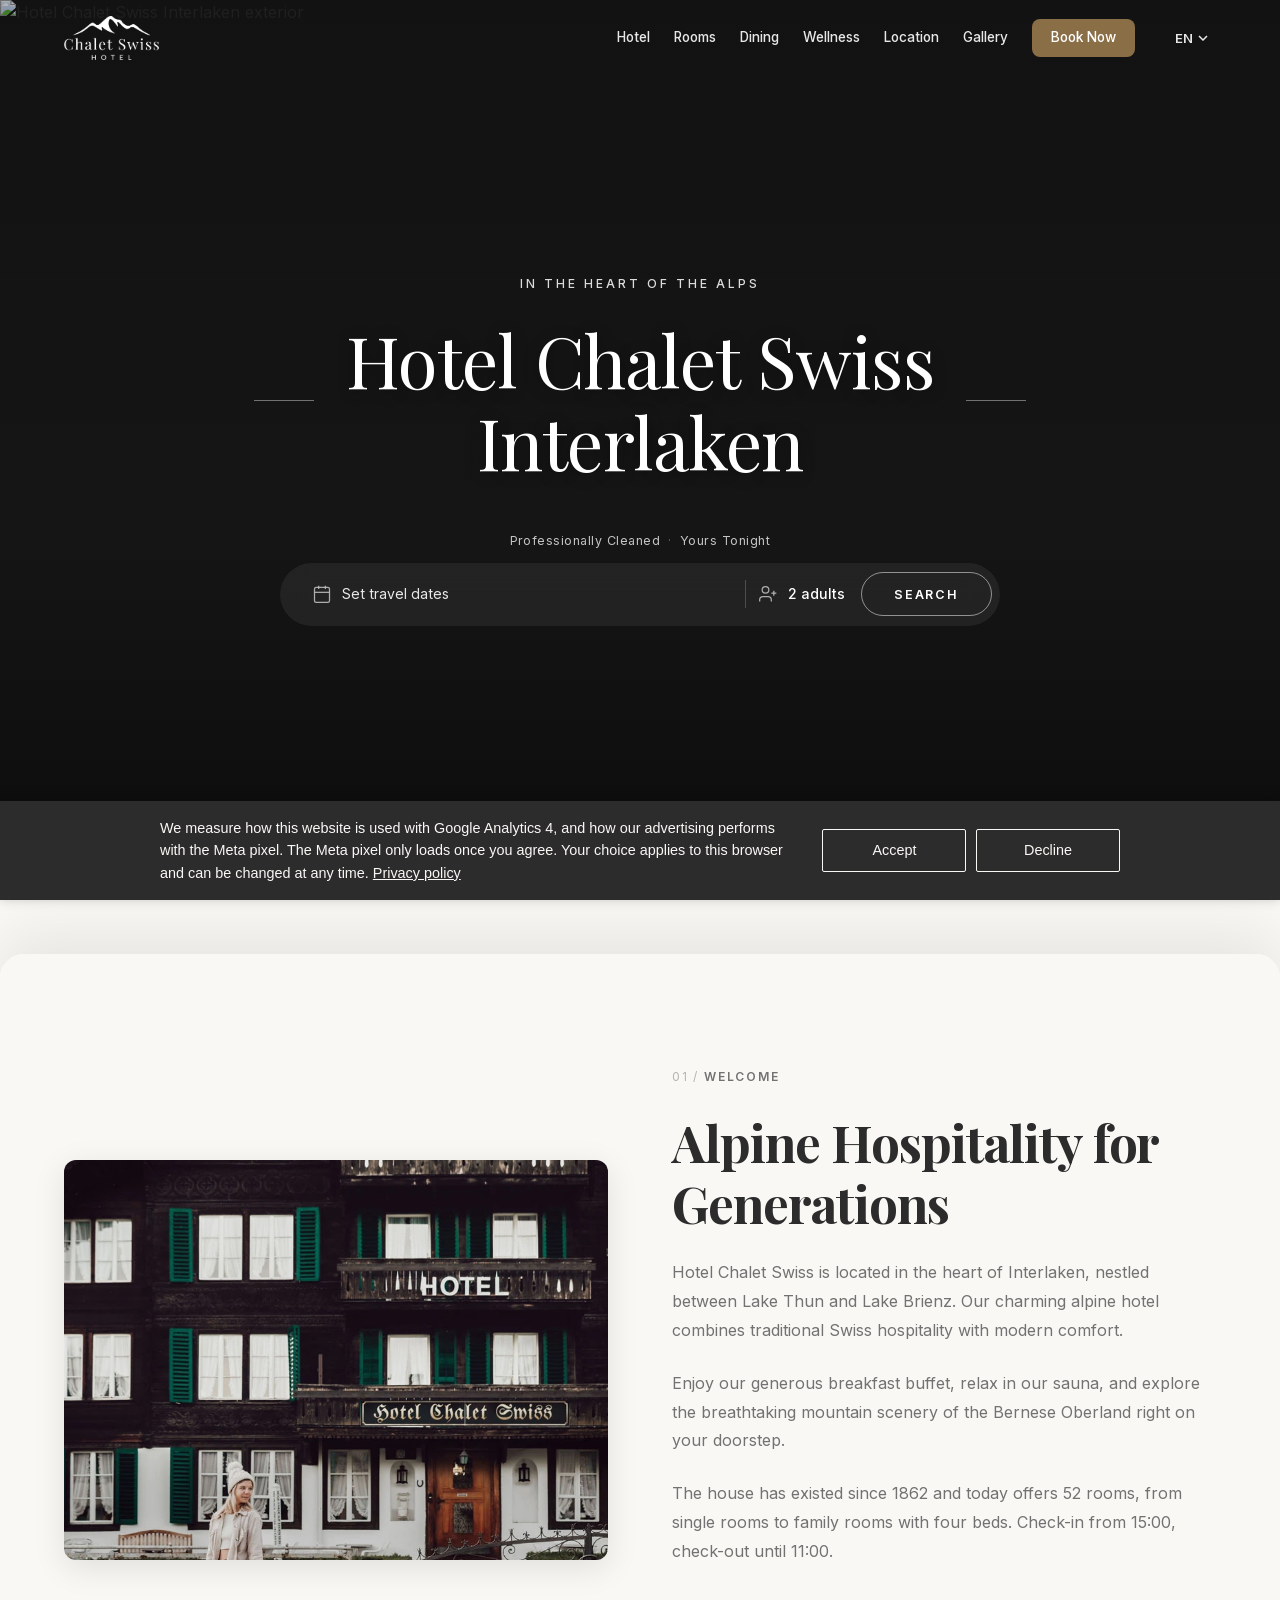
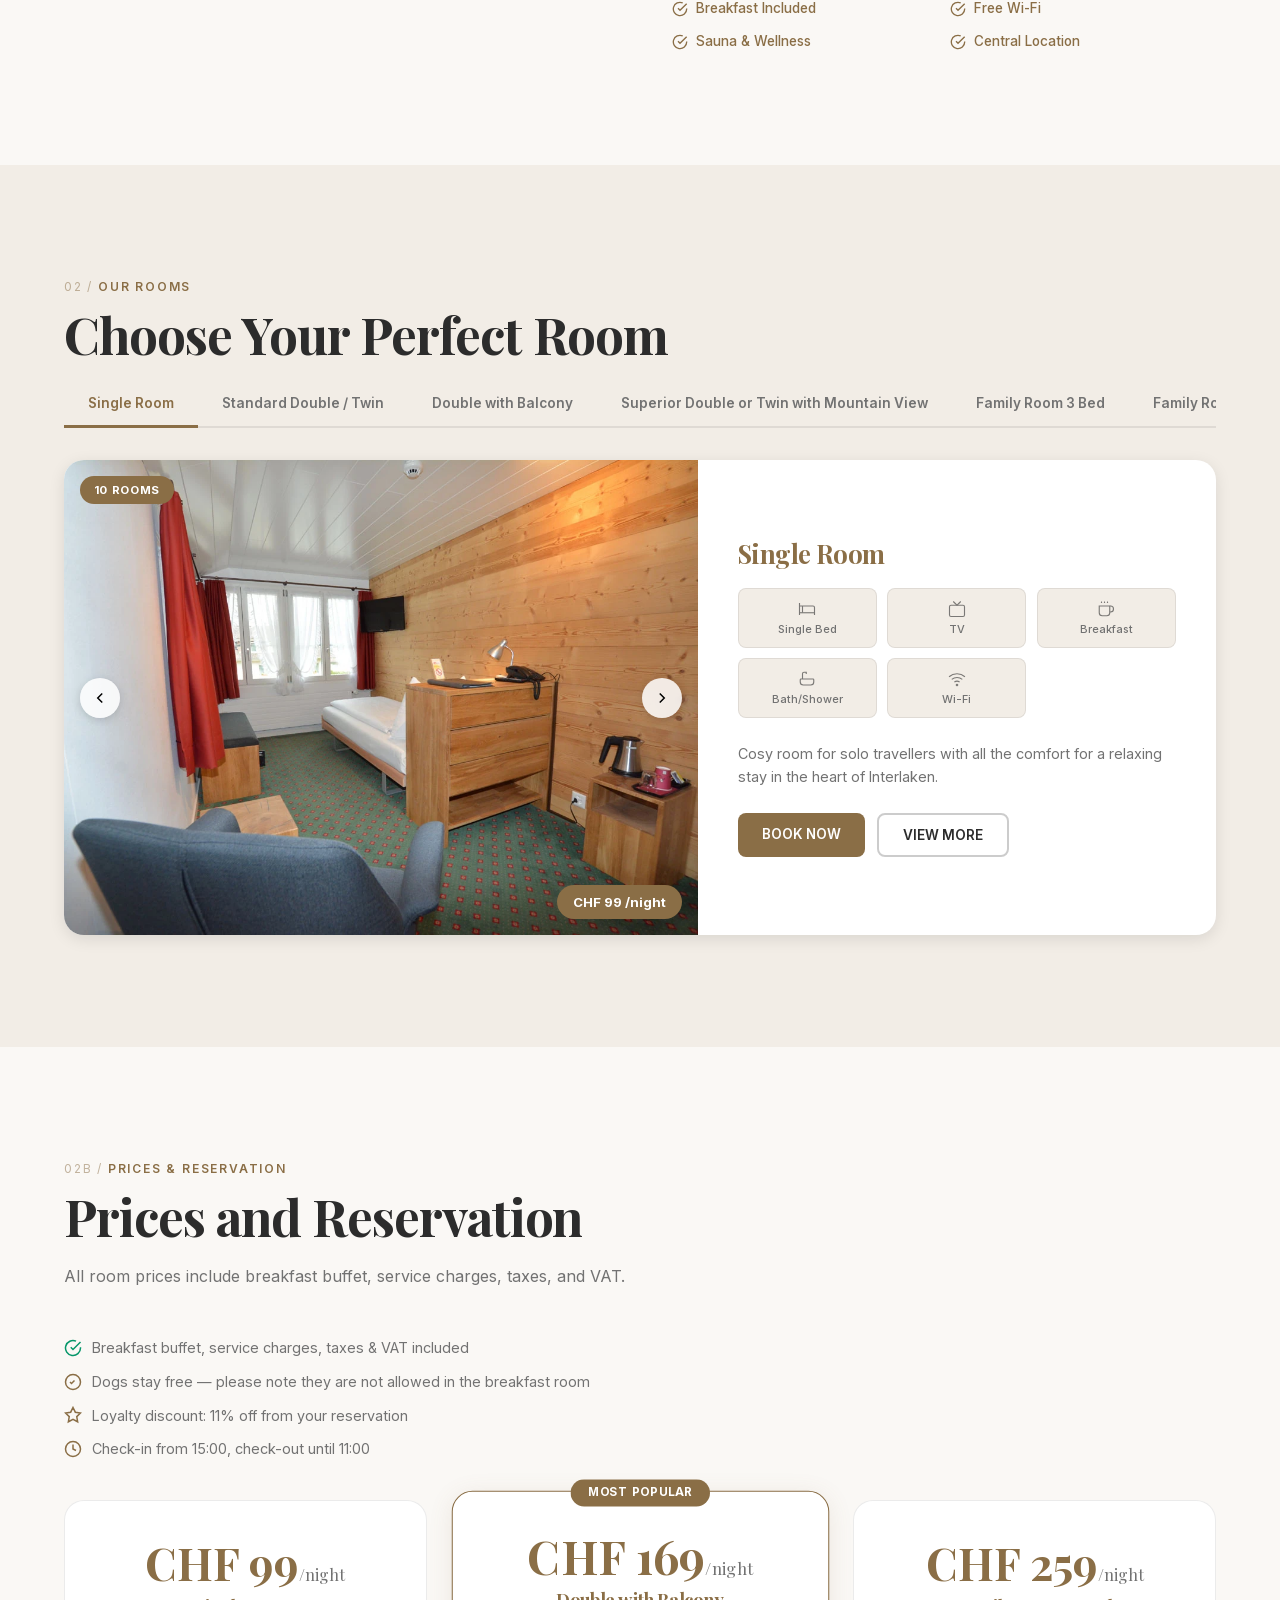
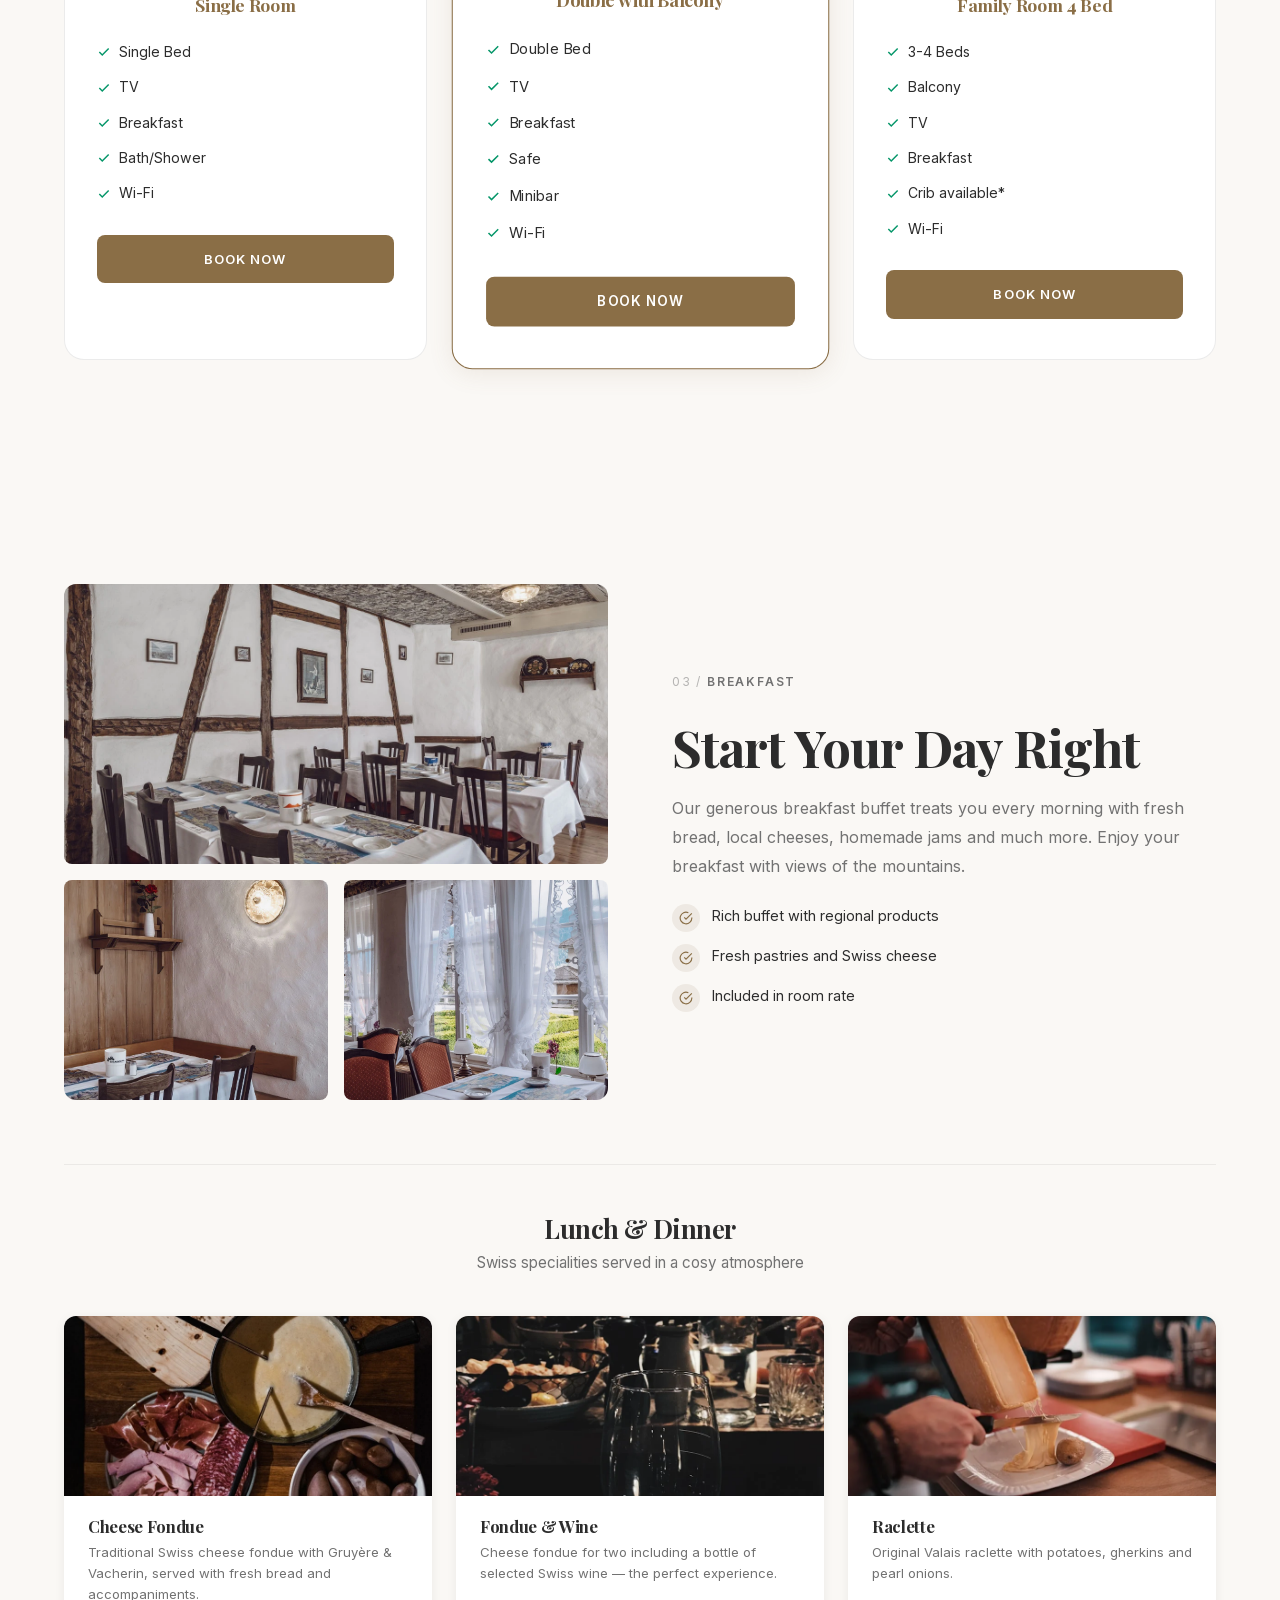
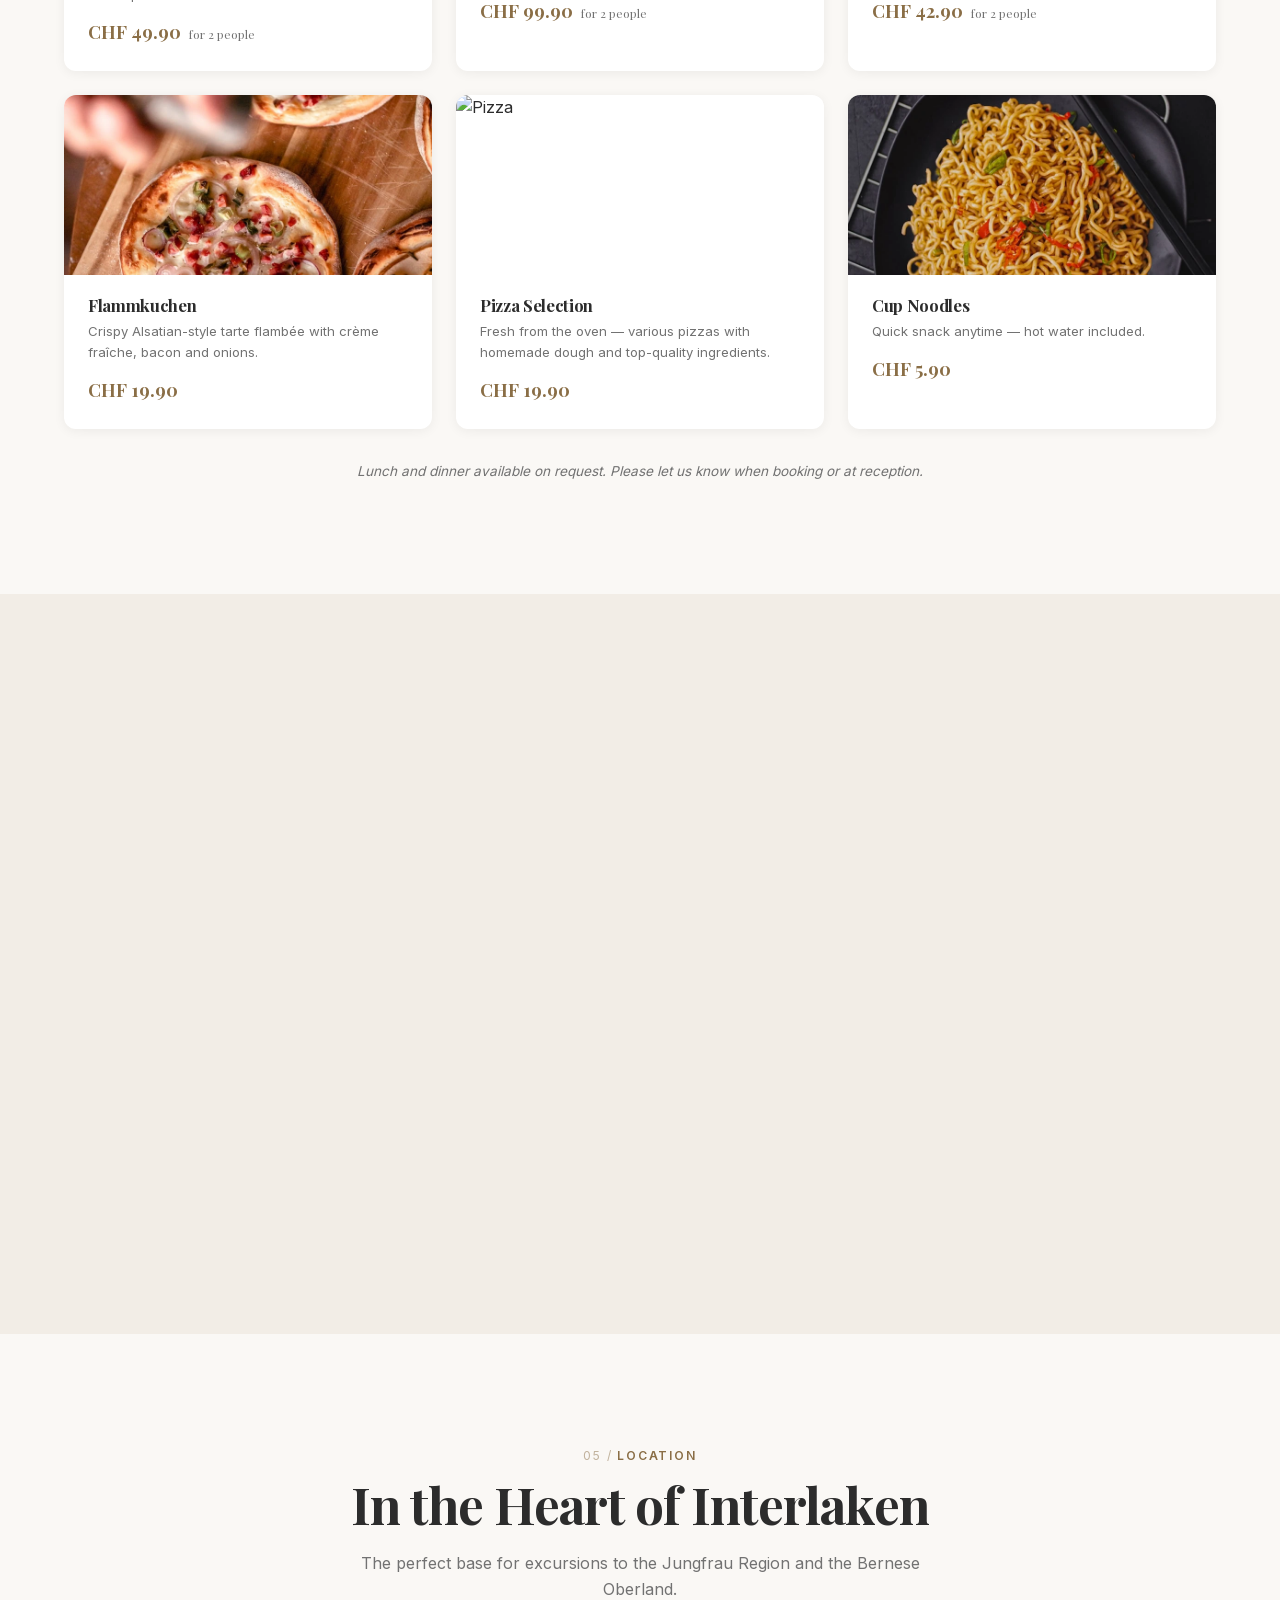
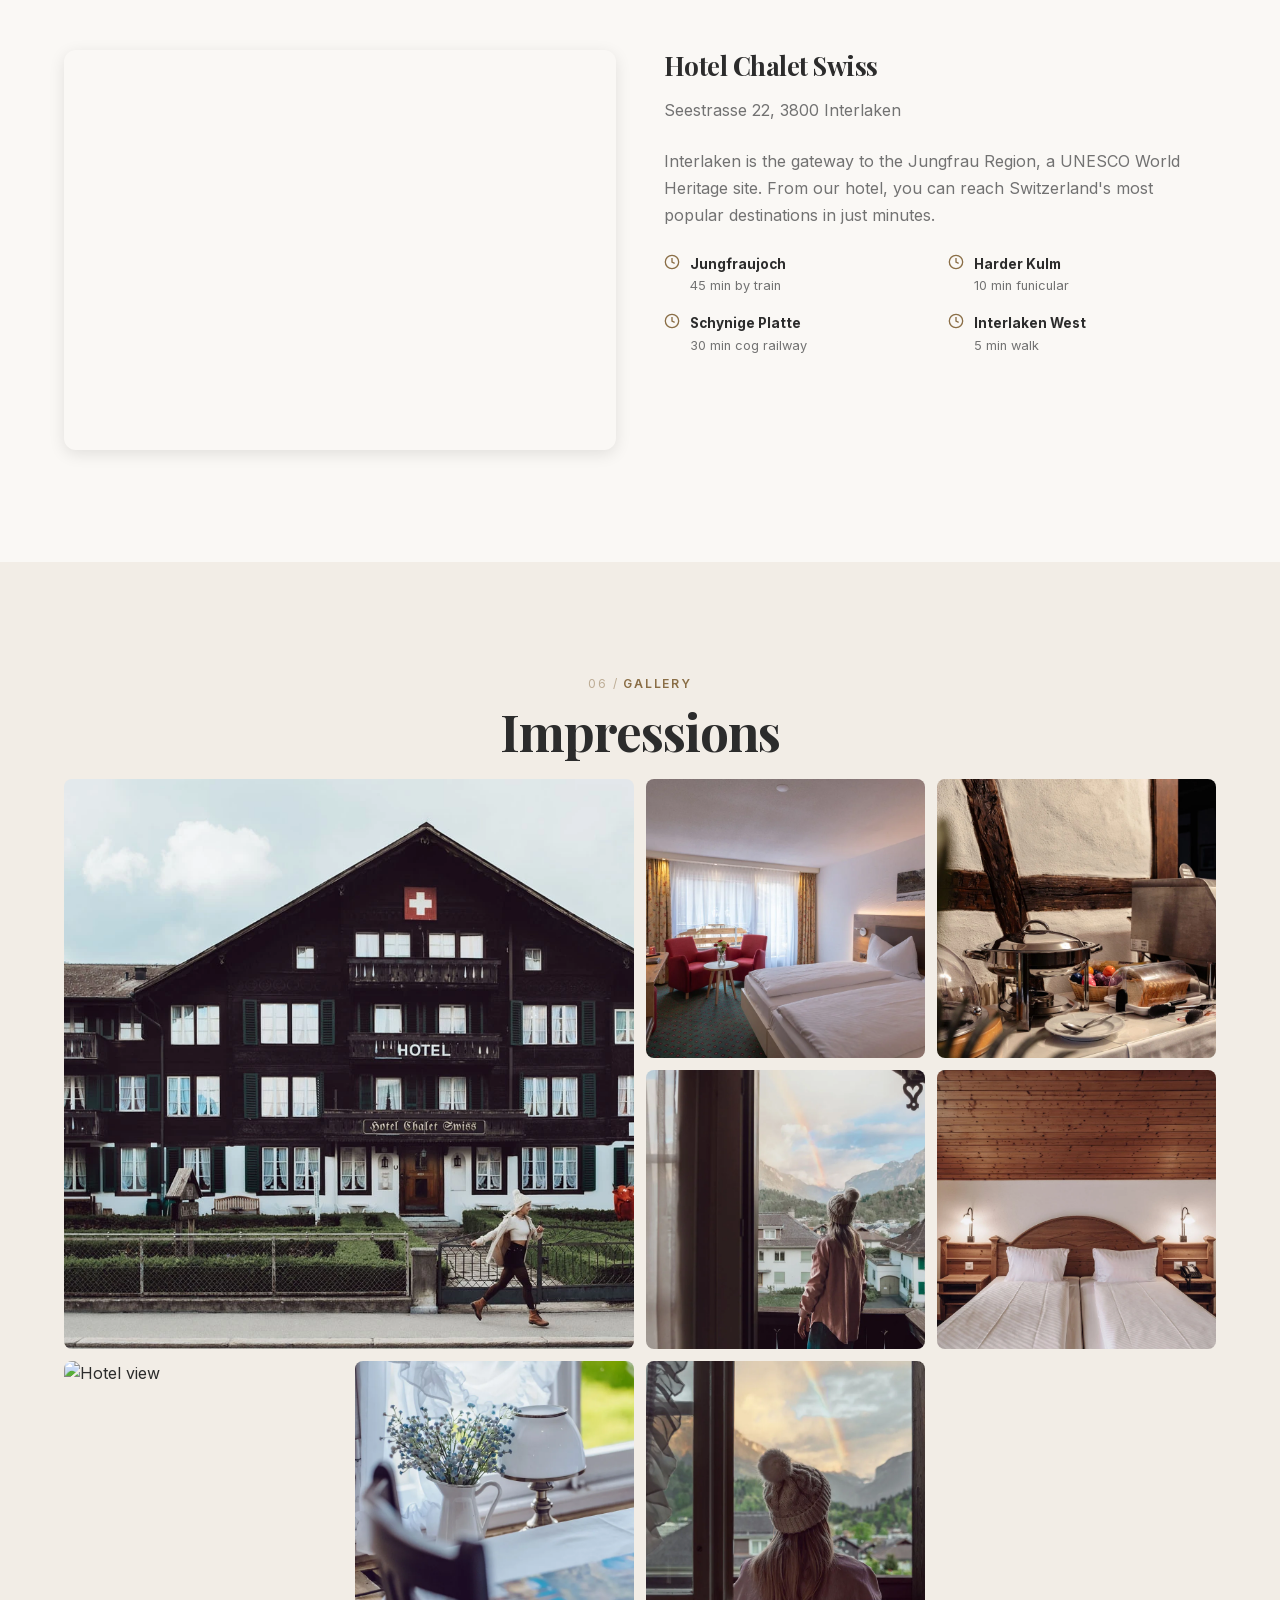
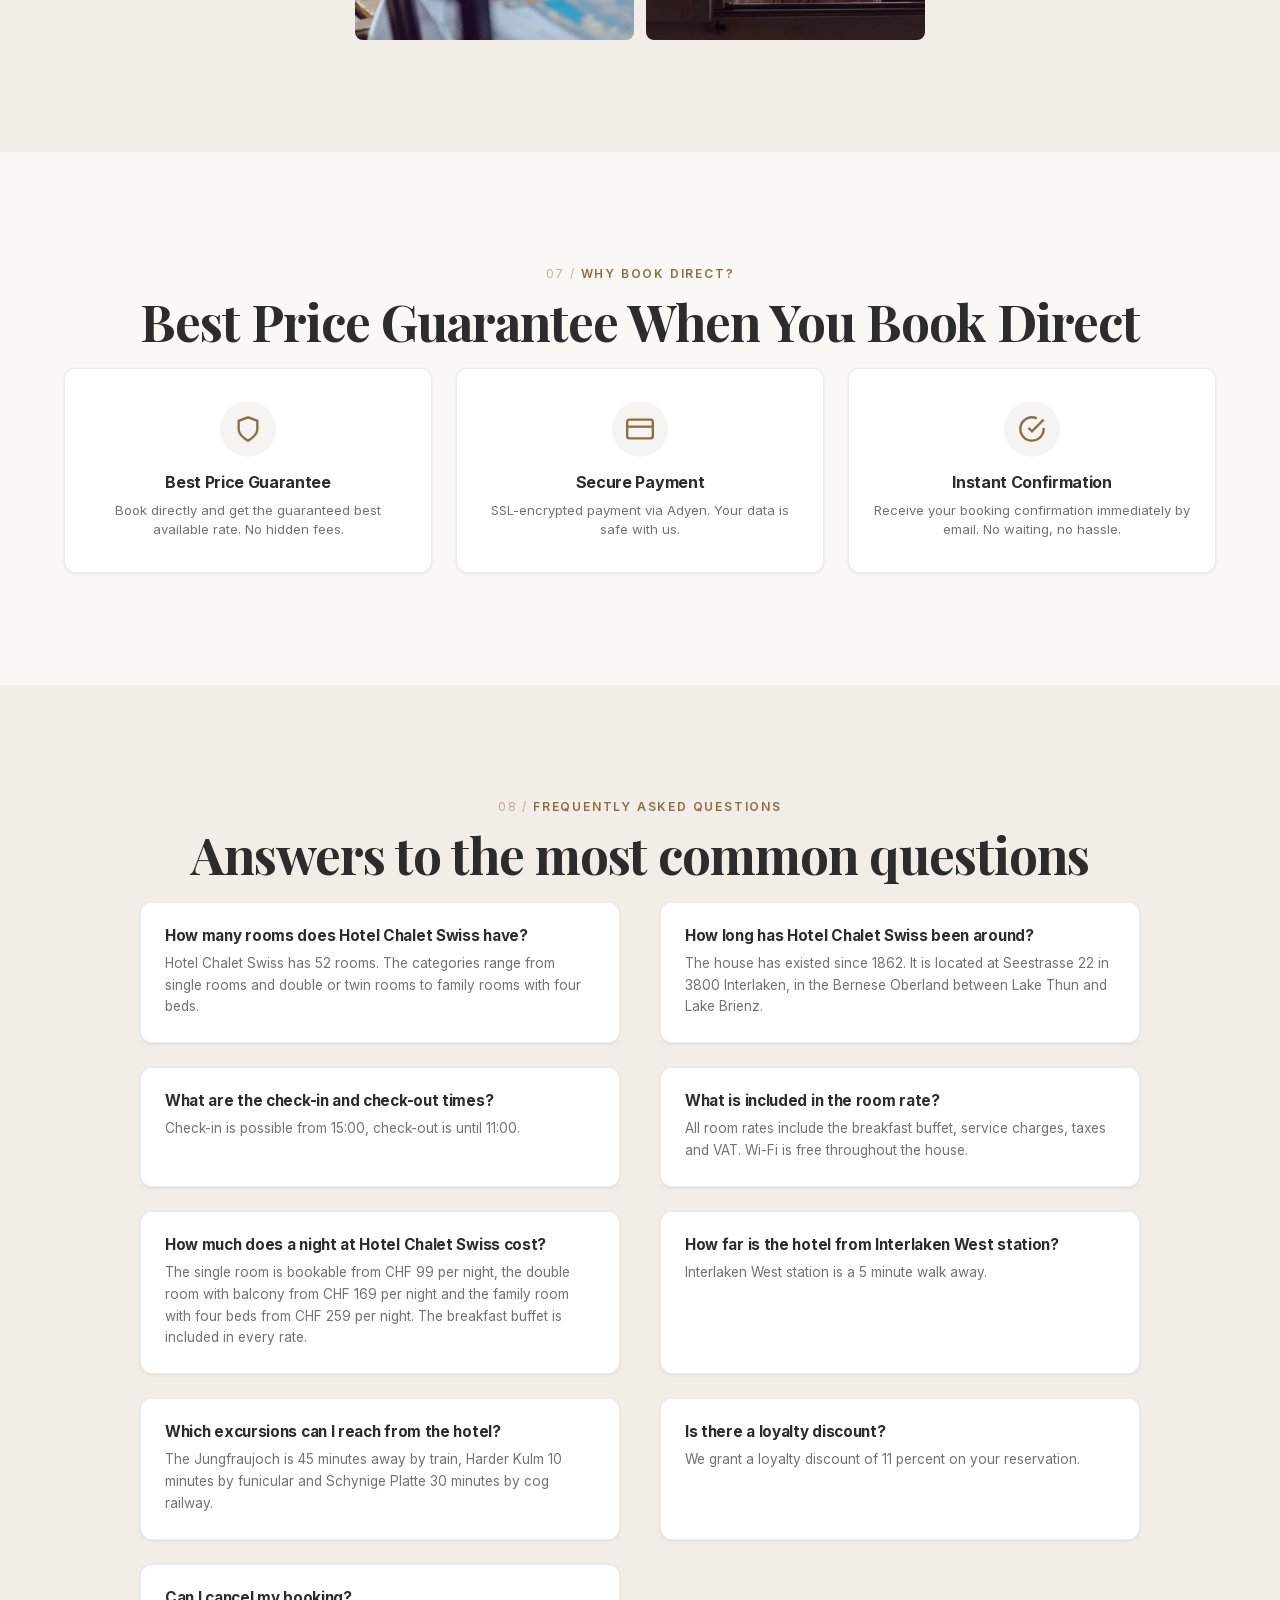
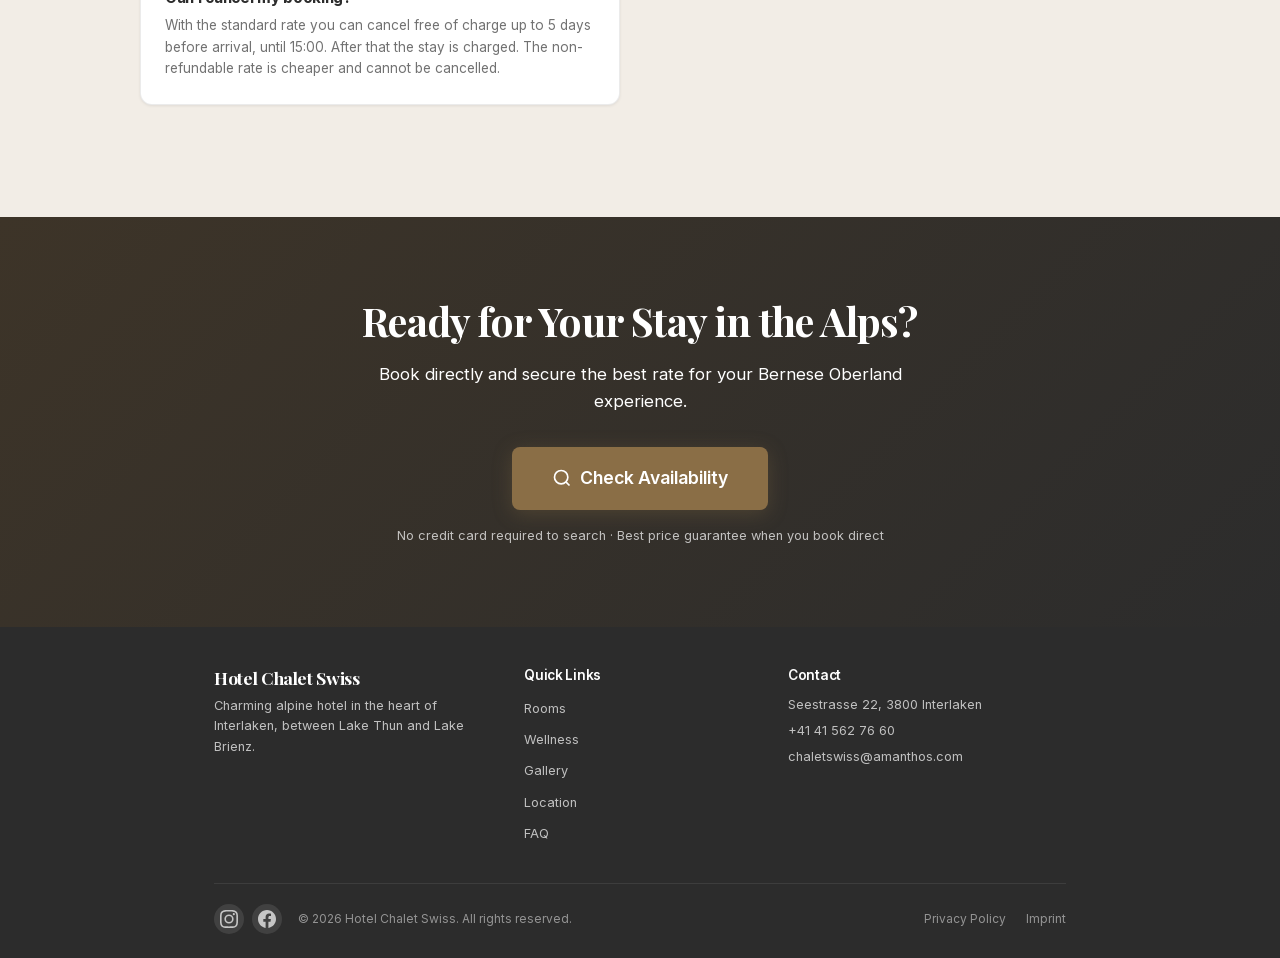
==== commit 6698f723: "feat(chalet): the cancellation terms, read out of Apaleo instead of asked for The biggest content ga" ====
--- a/index.html
+++ b/index.html
@@ -568,6 +568,14 @@
           "@type": "Answer",
           "text": "Auf Ihre Reservation gewähren wir einen Treuerabatt von 11 Prozent."
         }
+      },
+      {
+        "@type": "Question",
+        "name": "Kann ich meine Buchung stornieren?",
+        "acceptedAnswer": {
+          "@type": "Answer",
+          "text": "Bei der Standardrate stornieren Sie bis 5 Tage vor Anreise kostenlos, jeweils bis 15:00 Uhr. Danach wird der Aufenthalt verrechnet. Die nicht erstattbare Rate ist günstiger und lässt sich nicht stornieren."
+        }
       }
     ]
   }
@@ -1158,6 +1166,10 @@
         <div class="faq-item">
           <h3 class="faq-question" data-i18n="faq.q8">Gibt es einen Treuerabatt?</h3>
           <p class="faq-answer" data-i18n="faq.a8">Auf Ihre Reservation gewähren wir einen Treuerabatt von 11 Prozent.</p>
+        </div>
+        <div class="faq-item">
+          <h3 class="faq-question" data-i18n="faq.q9">Kann ich meine Buchung stornieren?</h3>
+          <p class="faq-answer" data-i18n="faq.a9">Bei der Standardrate stornieren Sie bis 5 Tage vor Anreise kostenlos, jeweils bis 15:00 Uhr. Danach wird der Aufenthalt verrechnet. Die nicht erstattbare Rate ist günstiger und lässt sich nicht stornieren.</p>
         </div>
       </div>
     </div>
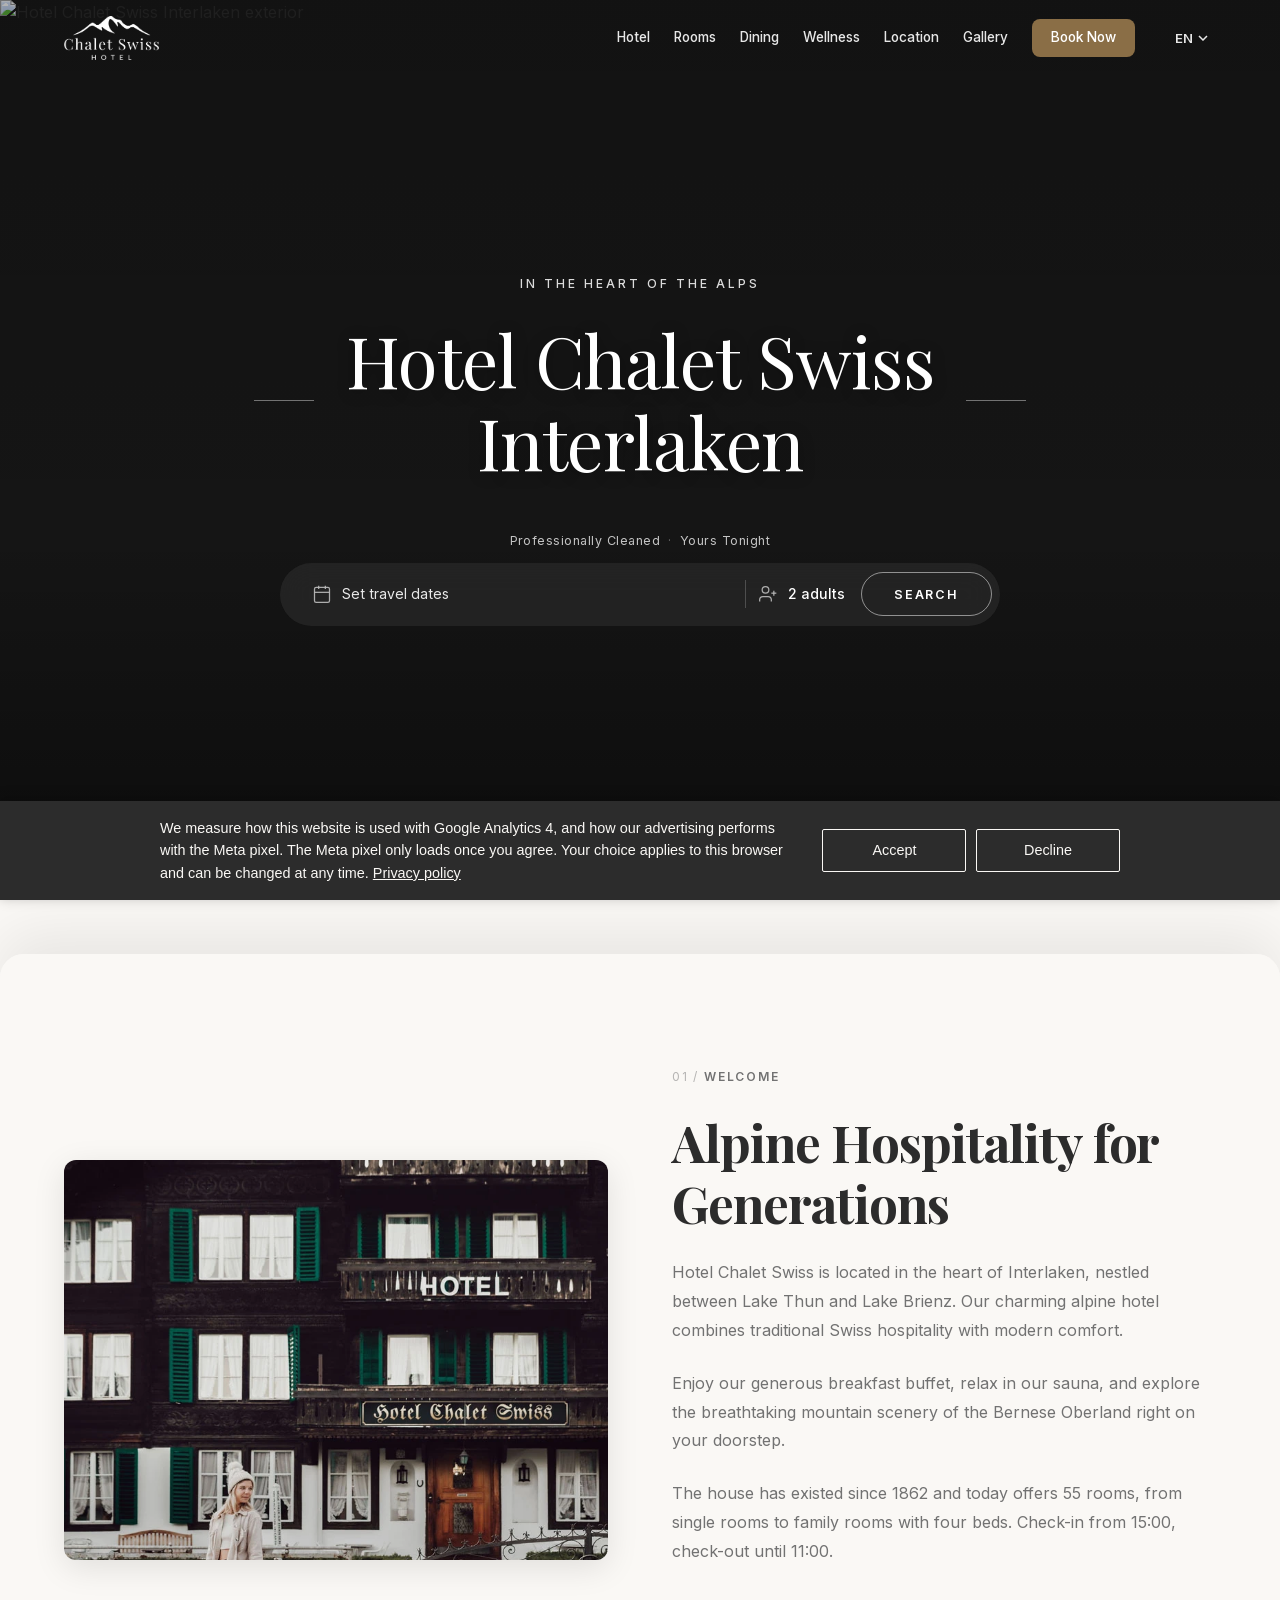
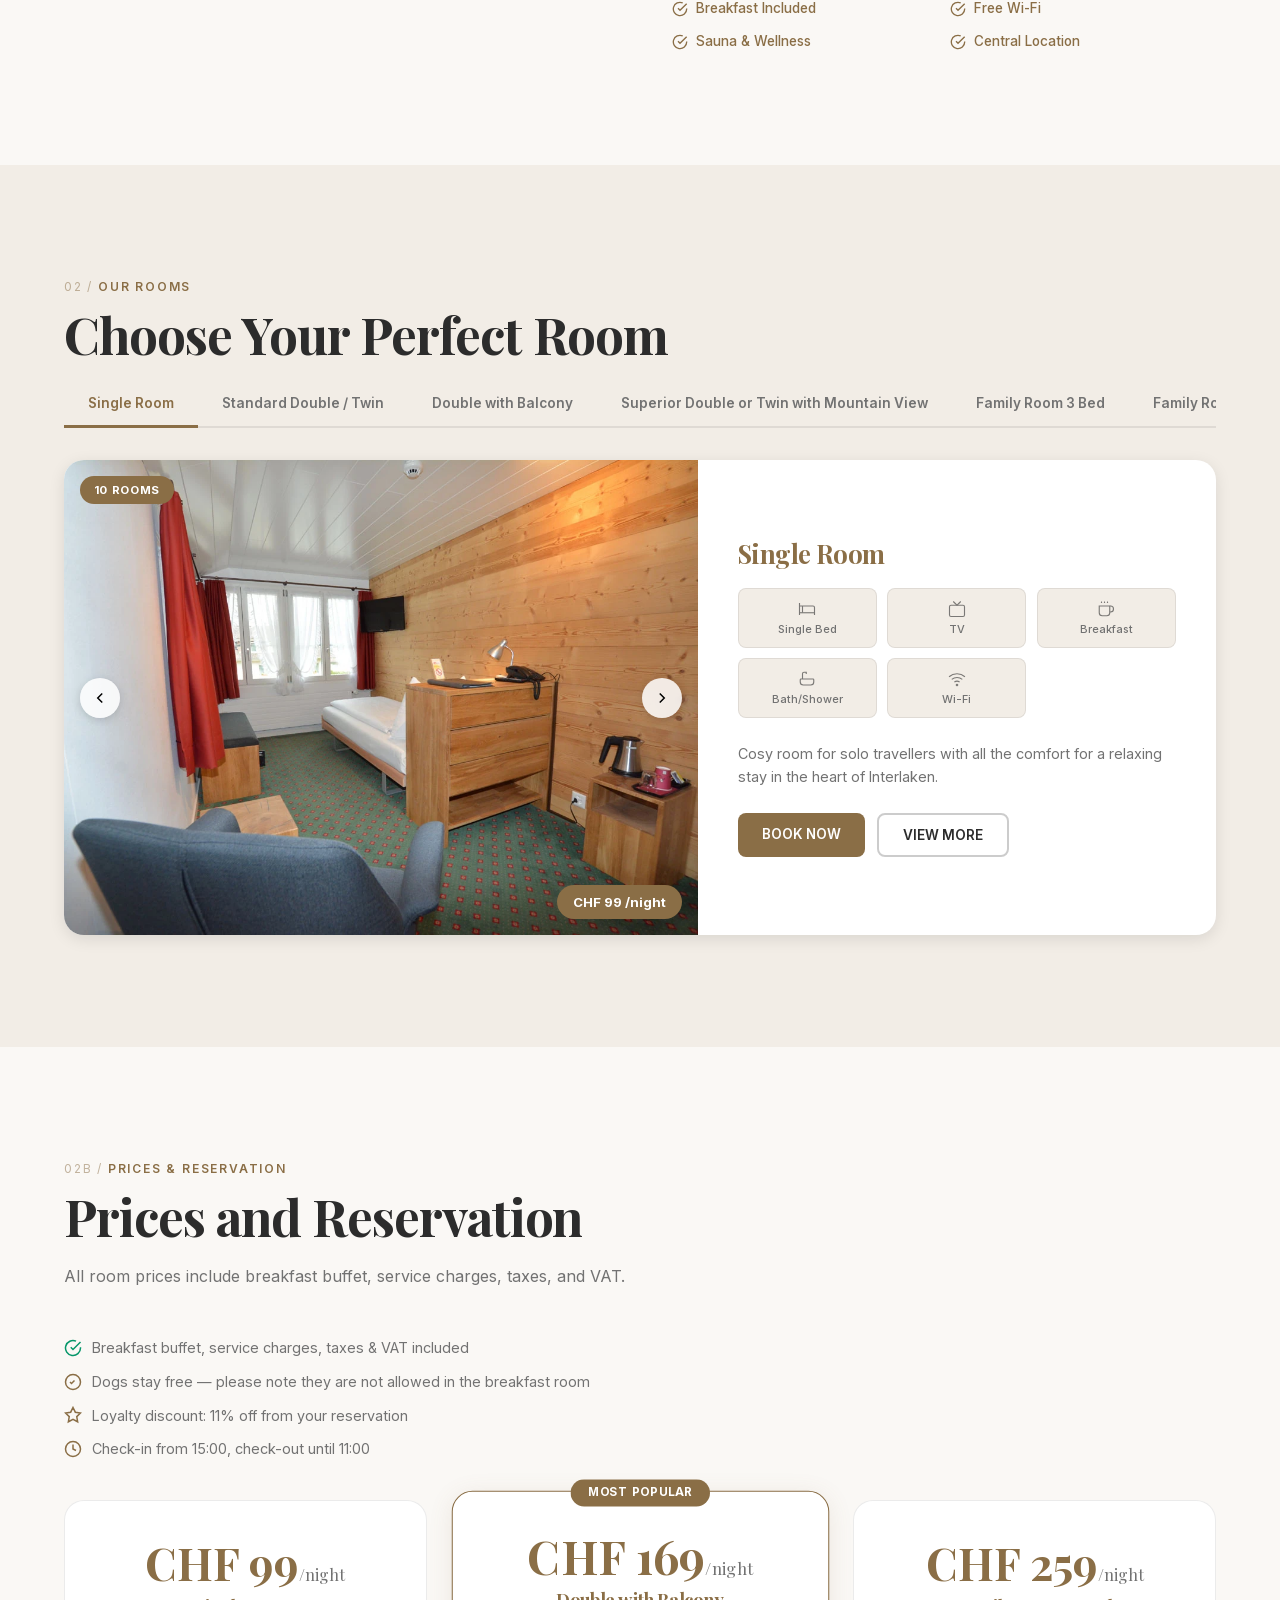
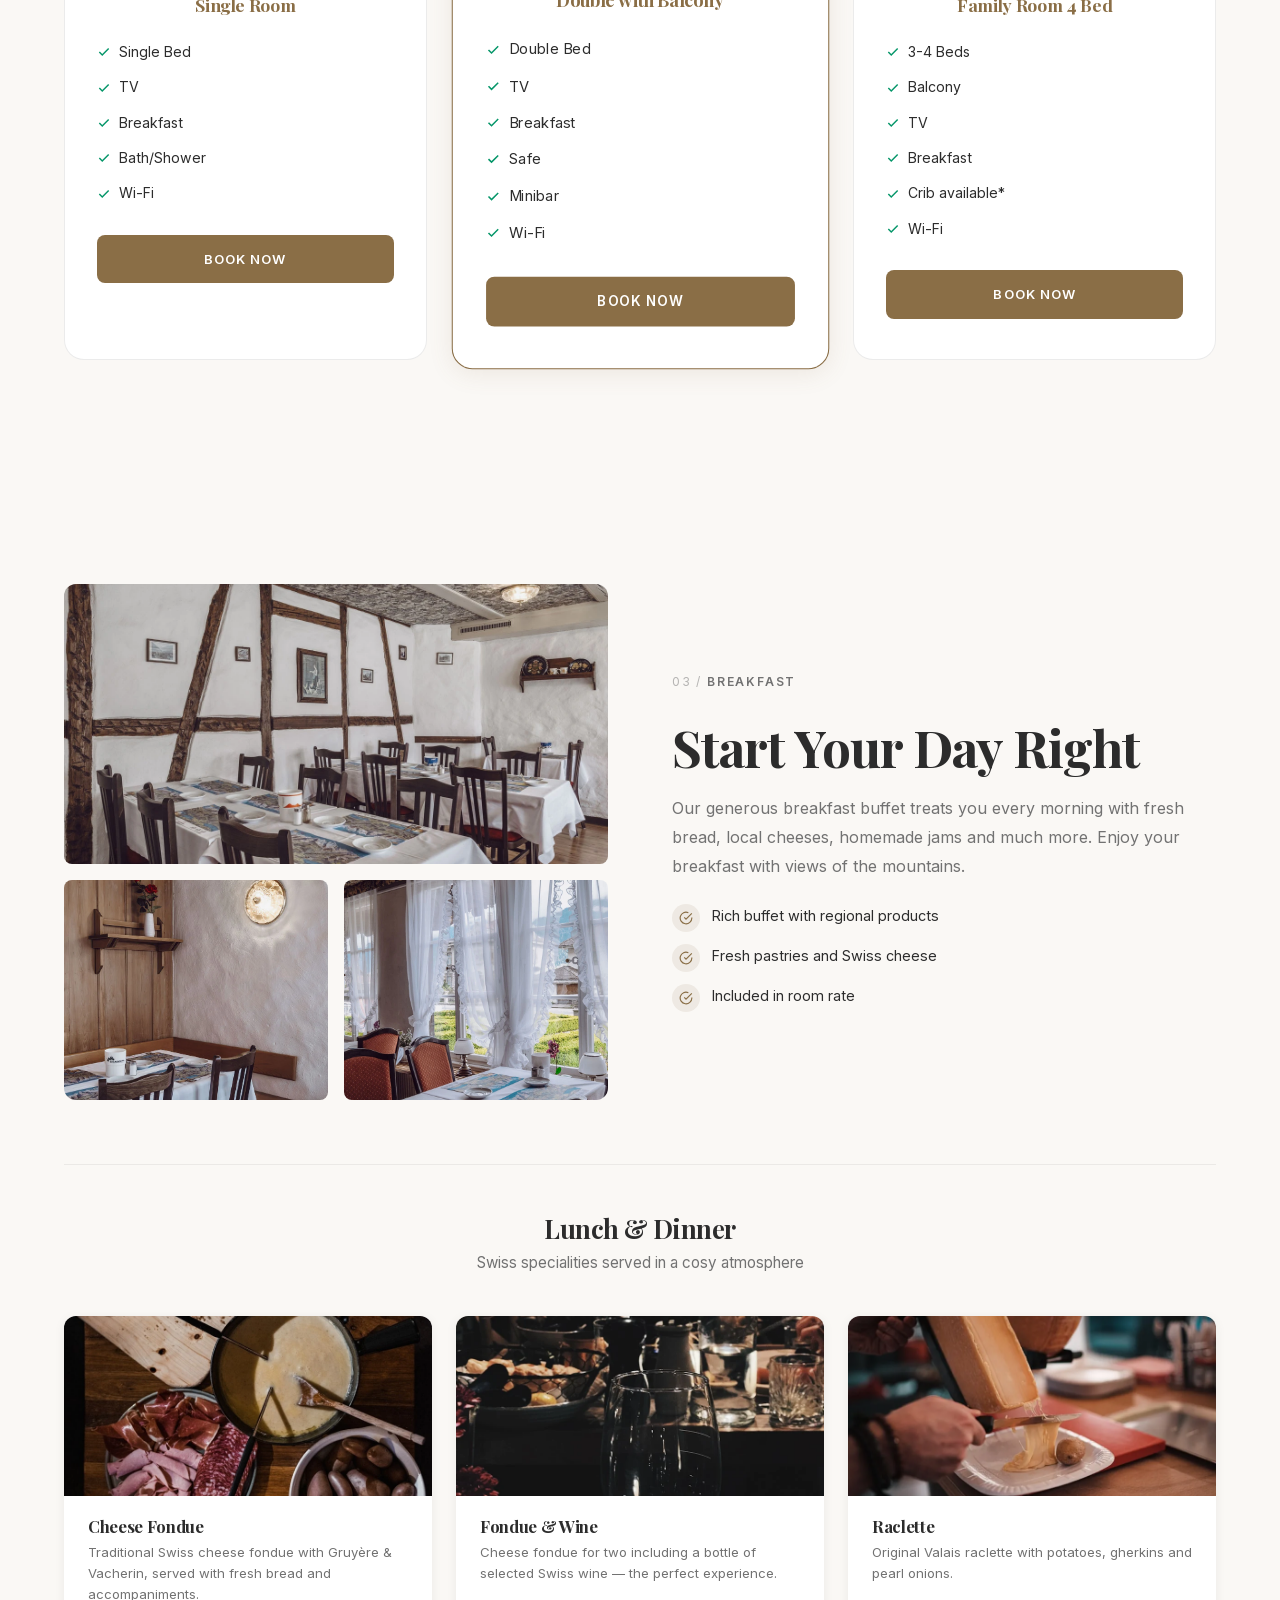
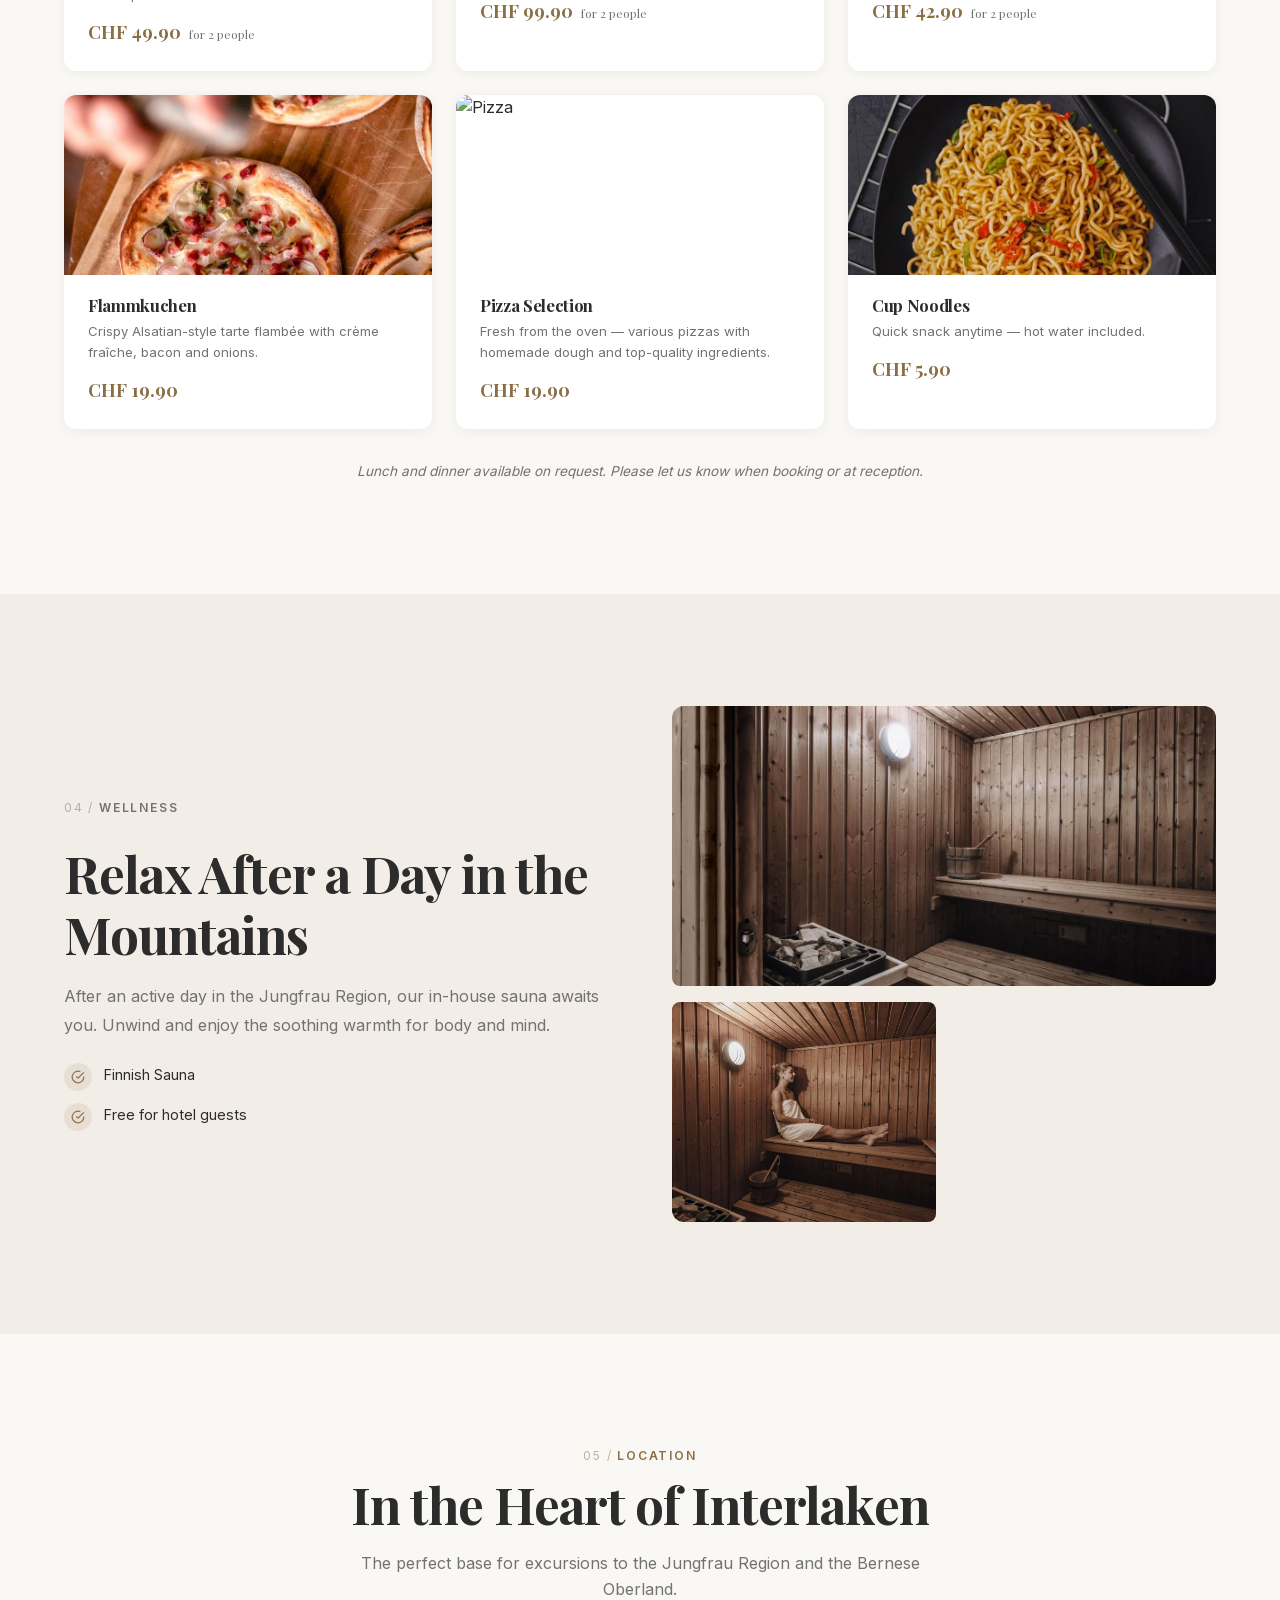
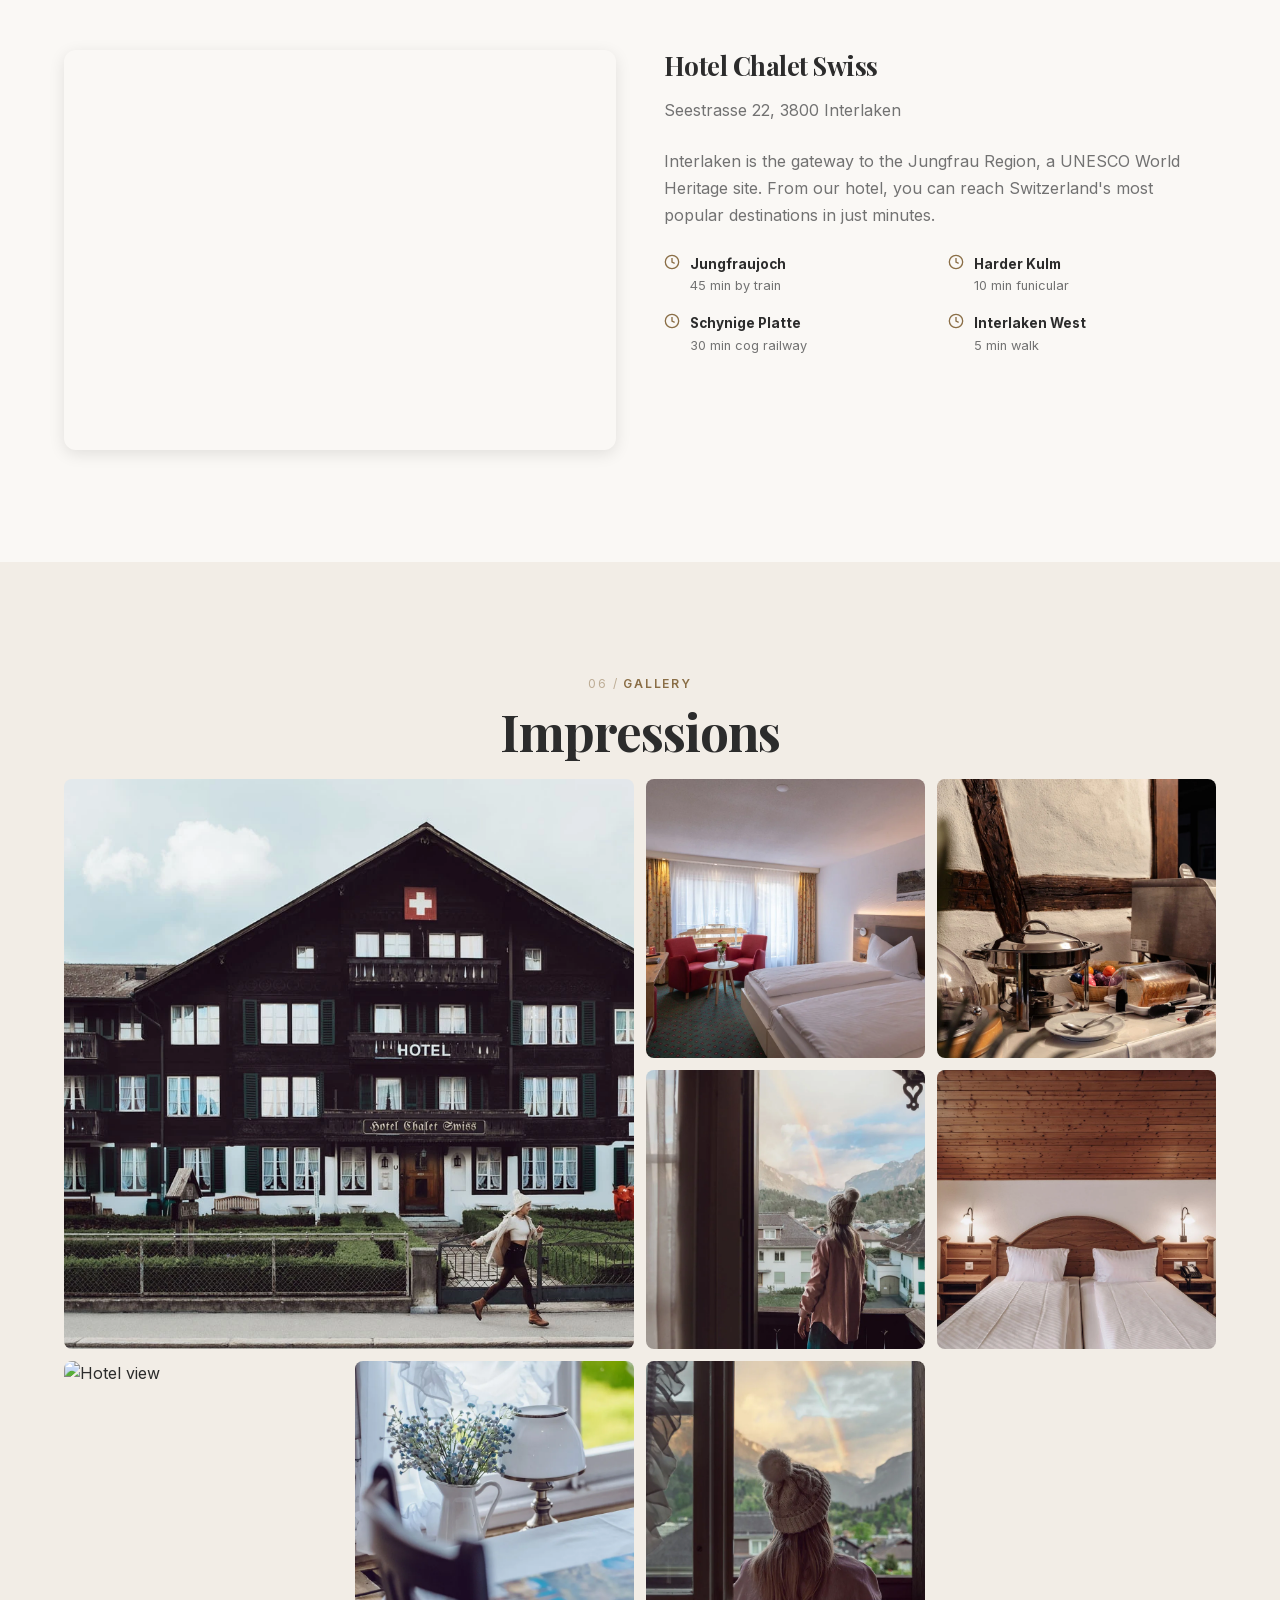
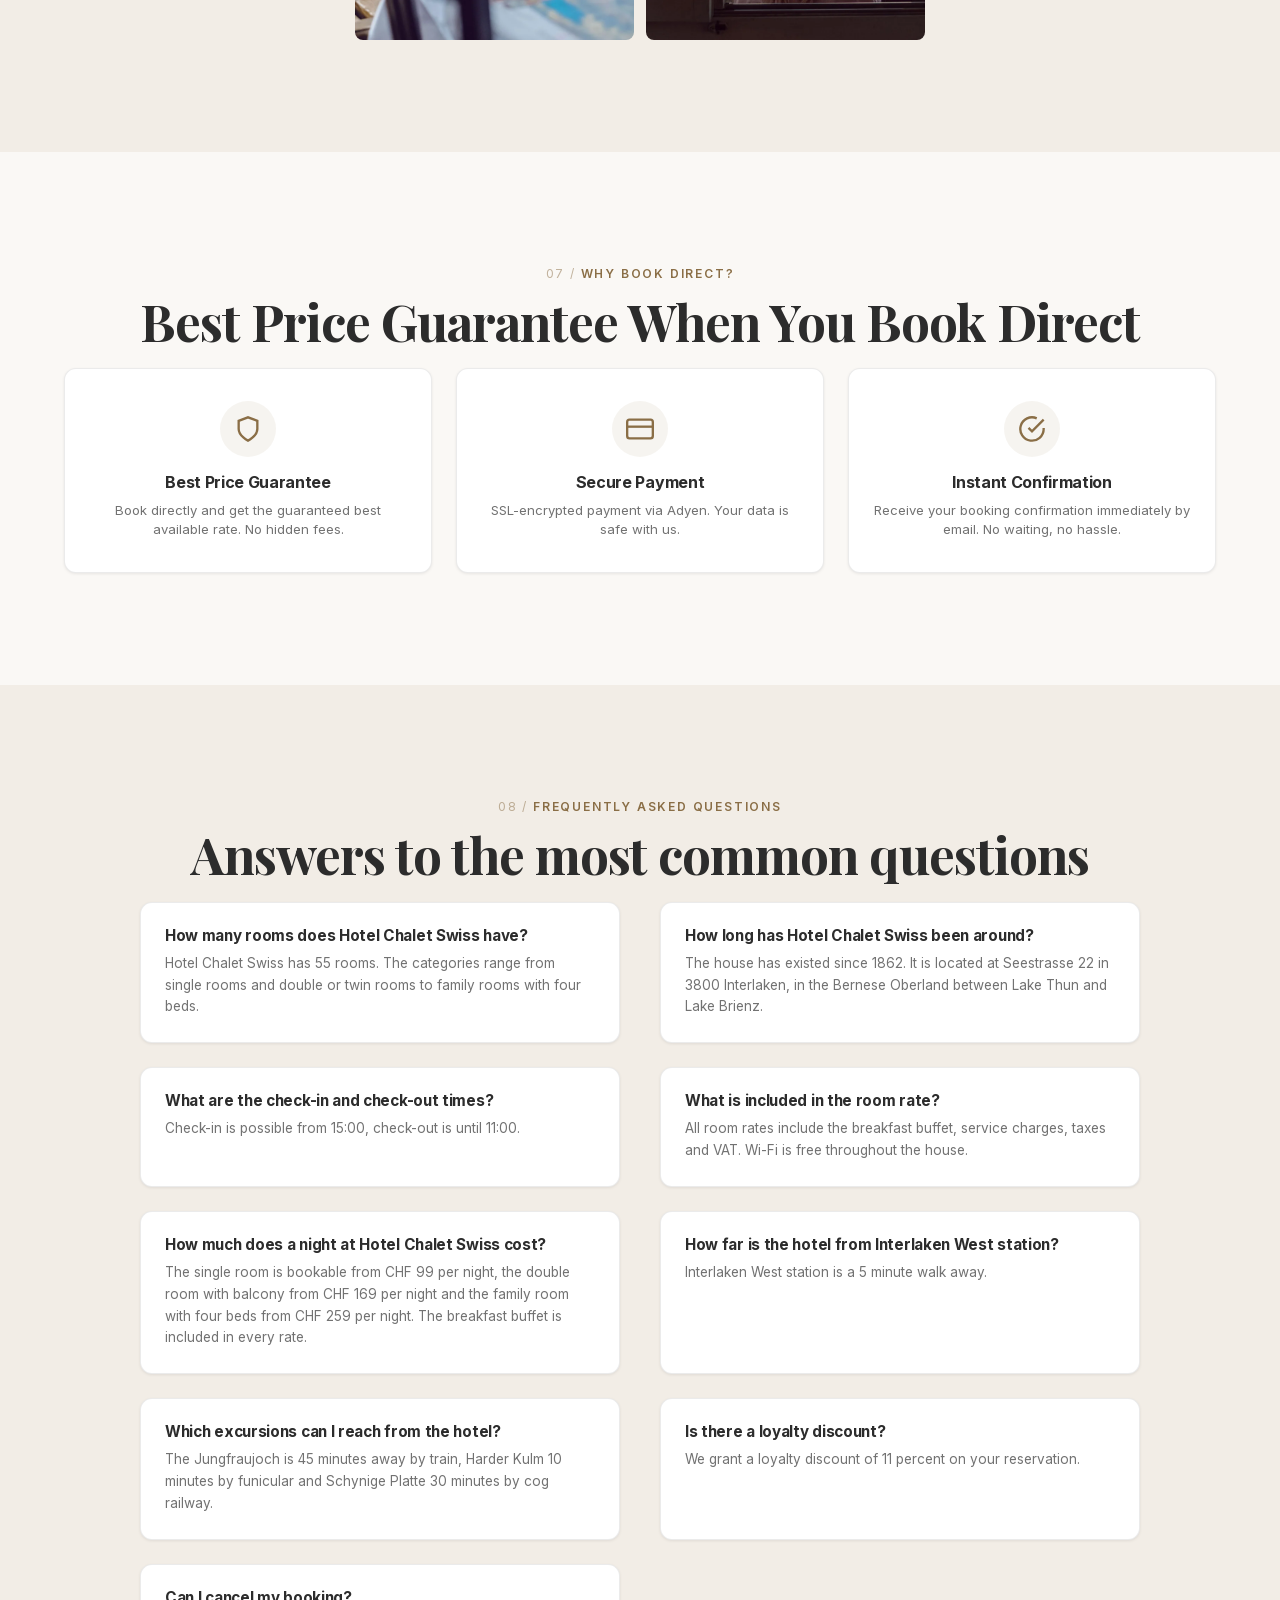
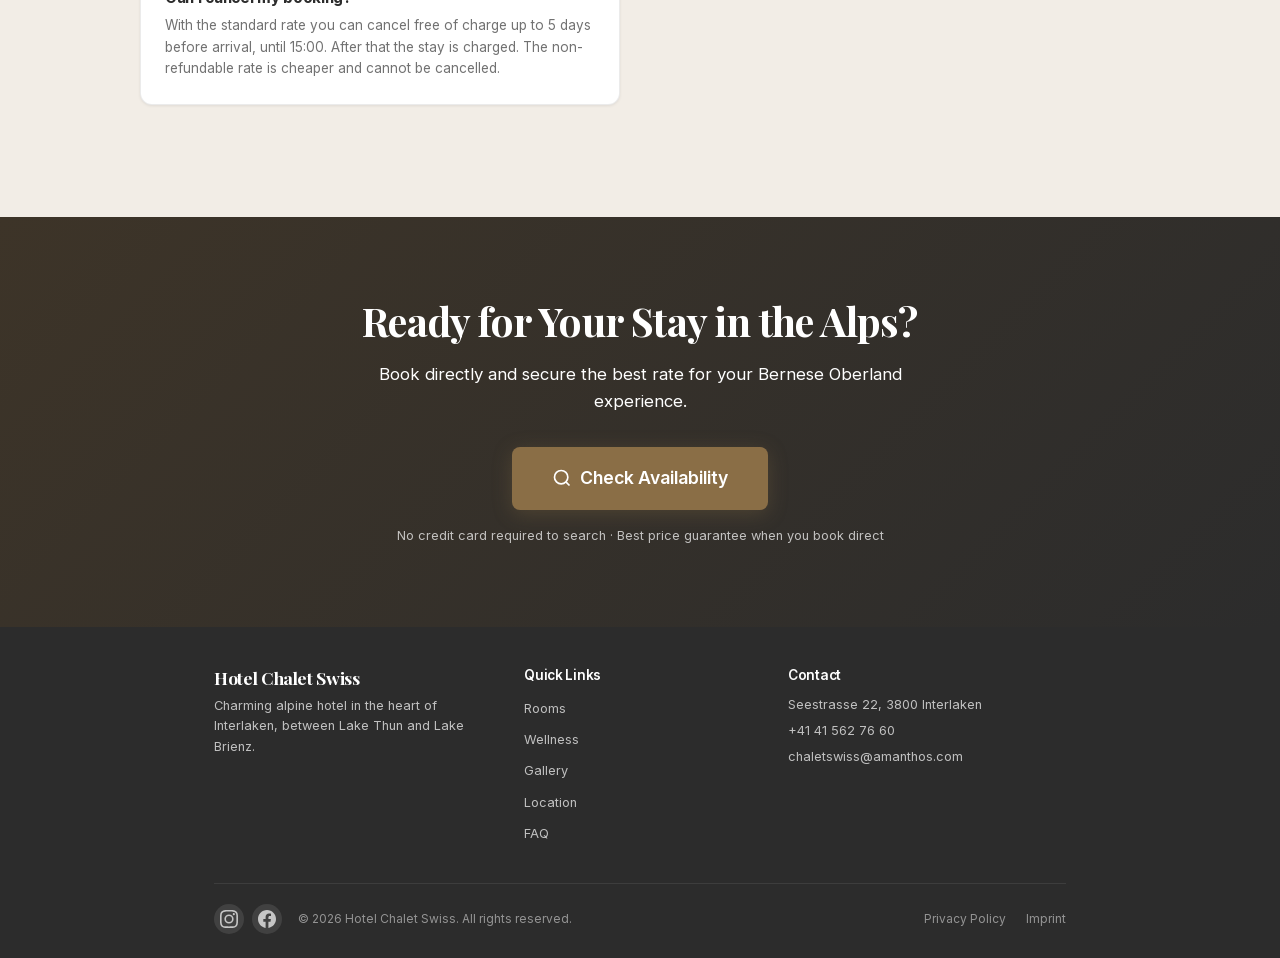
==== commit 9a7309c3: "fix(chalet): 55 rooms, the house has grown Apaleo lists 55 units for HCSI across six categories: 11 " ====
--- a/index.html
+++ b/index.html
@@ -488,7 +488,7 @@
       {"@type": "LocationFeatureSpecification", "name": "Sauna", "value": true},
       {"@type": "LocationFeatureSpecification", "name": "Family Rooms", "value": true}
     ],
-    "numberOfRooms": 52,
+    "numberOfRooms": 55,
     "foundingDate": "1862",
     "checkinTime": "15:00",
     "checkoutTime": "11:00",
@@ -510,7 +510,7 @@
         "name": "Wie viele Zimmer hat das Hotel Chalet Swiss?",
         "acceptedAnswer": {
           "@type": "Answer",
-          "text": "Das Hotel Chalet Swiss hat 52 Zimmer. Die Kategorien reichen vom Einzelzimmer über das Doppel- und Twinzimmer bis zum Familienzimmer mit vier Betten."
+          "text": "Das Hotel Chalet Swiss hat 55 Zimmer. Die Kategorien reichen vom Einzelzimmer über das Doppel- und Twinzimmer bis zum Familienzimmer mit vier Betten."
         }
       },
       {
@@ -737,7 +737,7 @@
           <h2 data-i18n="welcome.title">Alpine Gastfreundschaft seit Generationen</h2>
           <p data-i18n="welcome.text1">Das Hotel Chalet Swiss liegt im Herzen von Interlaken, eingebettet zwischen dem Thuner- und dem Brienzersee. Unser charmantes Alpenhotel verbindet traditionelle Schweizer Gastfreundschaft mit modernem Komfort.</p>
           <p data-i18n="welcome.text2">Geniessen Sie das reichhaltige Frühstück, entspannen Sie in unserer Sauna und erkunden Sie die atemberaubende Bergwelt des Berner Oberlandes direkt vor der Haustür.</p>
-          <p data-i18n="welcome.facts">Das Haus besteht seit 1862 und bietet heute 52 Zimmer, vom Einzelzimmer bis zum Familienzimmer mit vier Betten. Check-in ab 15:00 Uhr, Check-out bis 11:00 Uhr.</p>
+          <p data-i18n="welcome.facts">Das Haus besteht seit 1862 und bietet heute 55 Zimmer, vom Einzelzimmer bis zum Familienzimmer mit vier Betten. Check-in ab 15:00 Uhr, Check-out bis 11:00 Uhr.</p>
           <div class="welcome-features">
             <div class="welcome-feature">
               <svg width="16" height="16" viewBox="0 0 24 24" fill="none" stroke="currentColor" stroke-width="2"><path d="M22 11.08V12a10 10 0 11-5.93-9.14"/><polyline points="22 4 12 14.01 9 11.01"/></svg>
@@ -1137,7 +1137,7 @@
       <div class="faq-list">
         <div class="faq-item">
           <h3 class="faq-question" data-i18n="faq.q1">Wie viele Zimmer hat das Hotel Chalet Swiss?</h3>
-          <p class="faq-answer" data-i18n="faq.a1">Das Hotel Chalet Swiss hat 52 Zimmer. Die Kategorien reichen vom Einzelzimmer über das Doppel- und Twinzimmer bis zum Familienzimmer mit vier Betten.</p>
+          <p class="faq-answer" data-i18n="faq.a1">Das Hotel Chalet Swiss hat 55 Zimmer. Die Kategorien reichen vom Einzelzimmer über das Doppel- und Twinzimmer bis zum Familienzimmer mit vier Betten.</p>
         </div>
         <div class="faq-item">
           <h3 class="faq-question" data-i18n="faq.q2">Seit wann gibt es das Hotel Chalet Swiss?</h3>
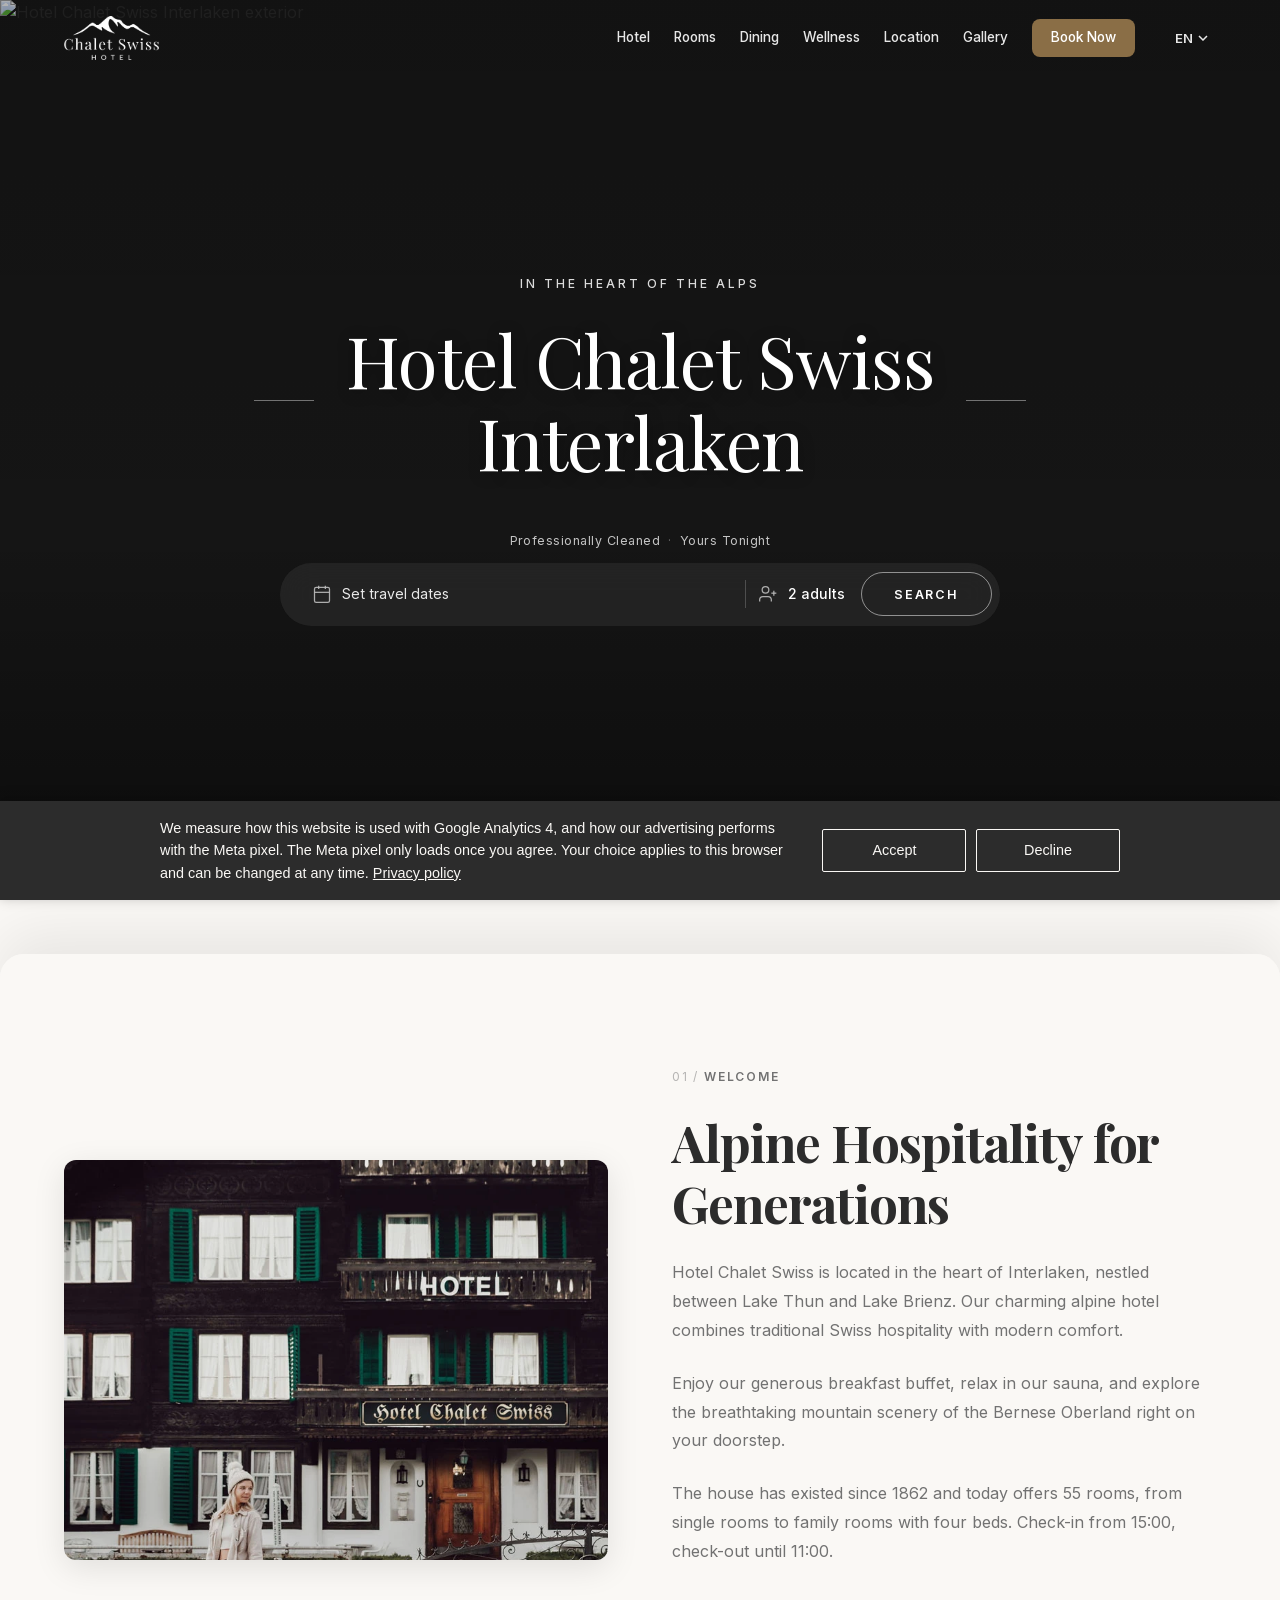
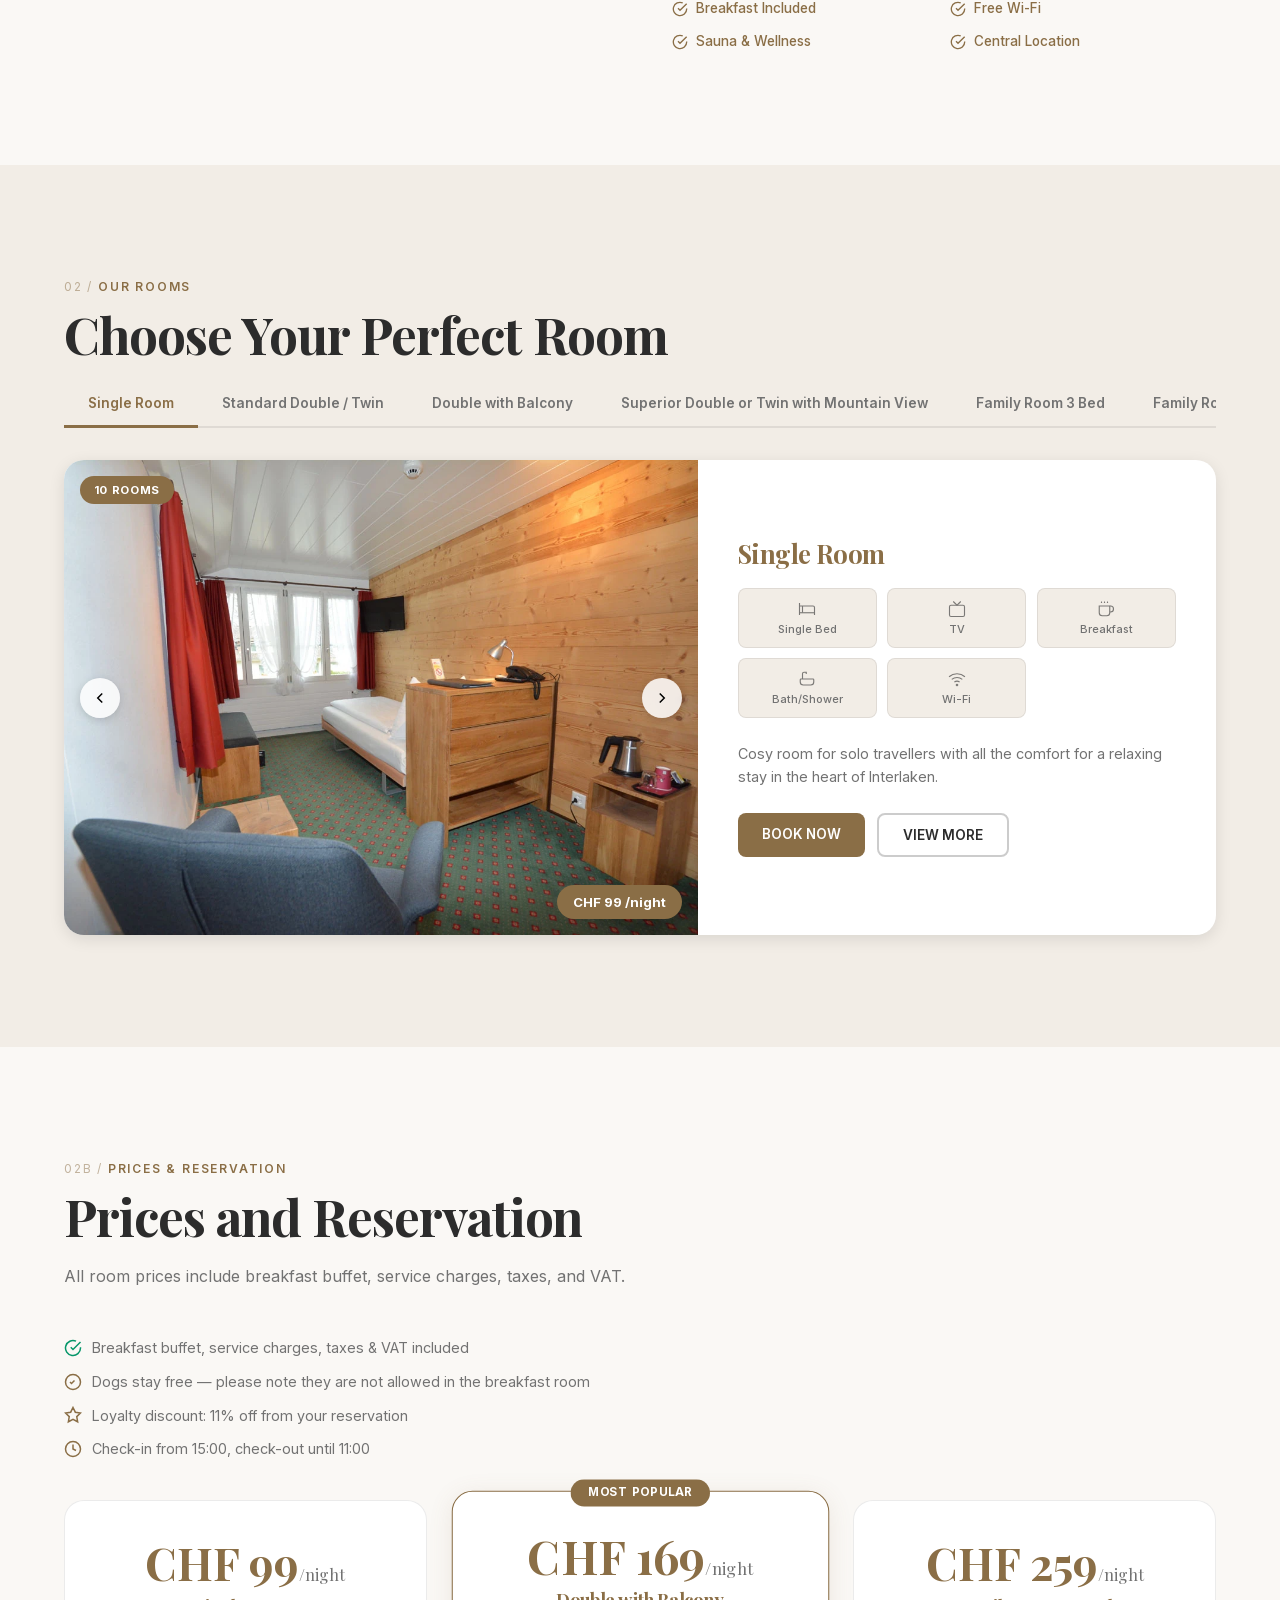
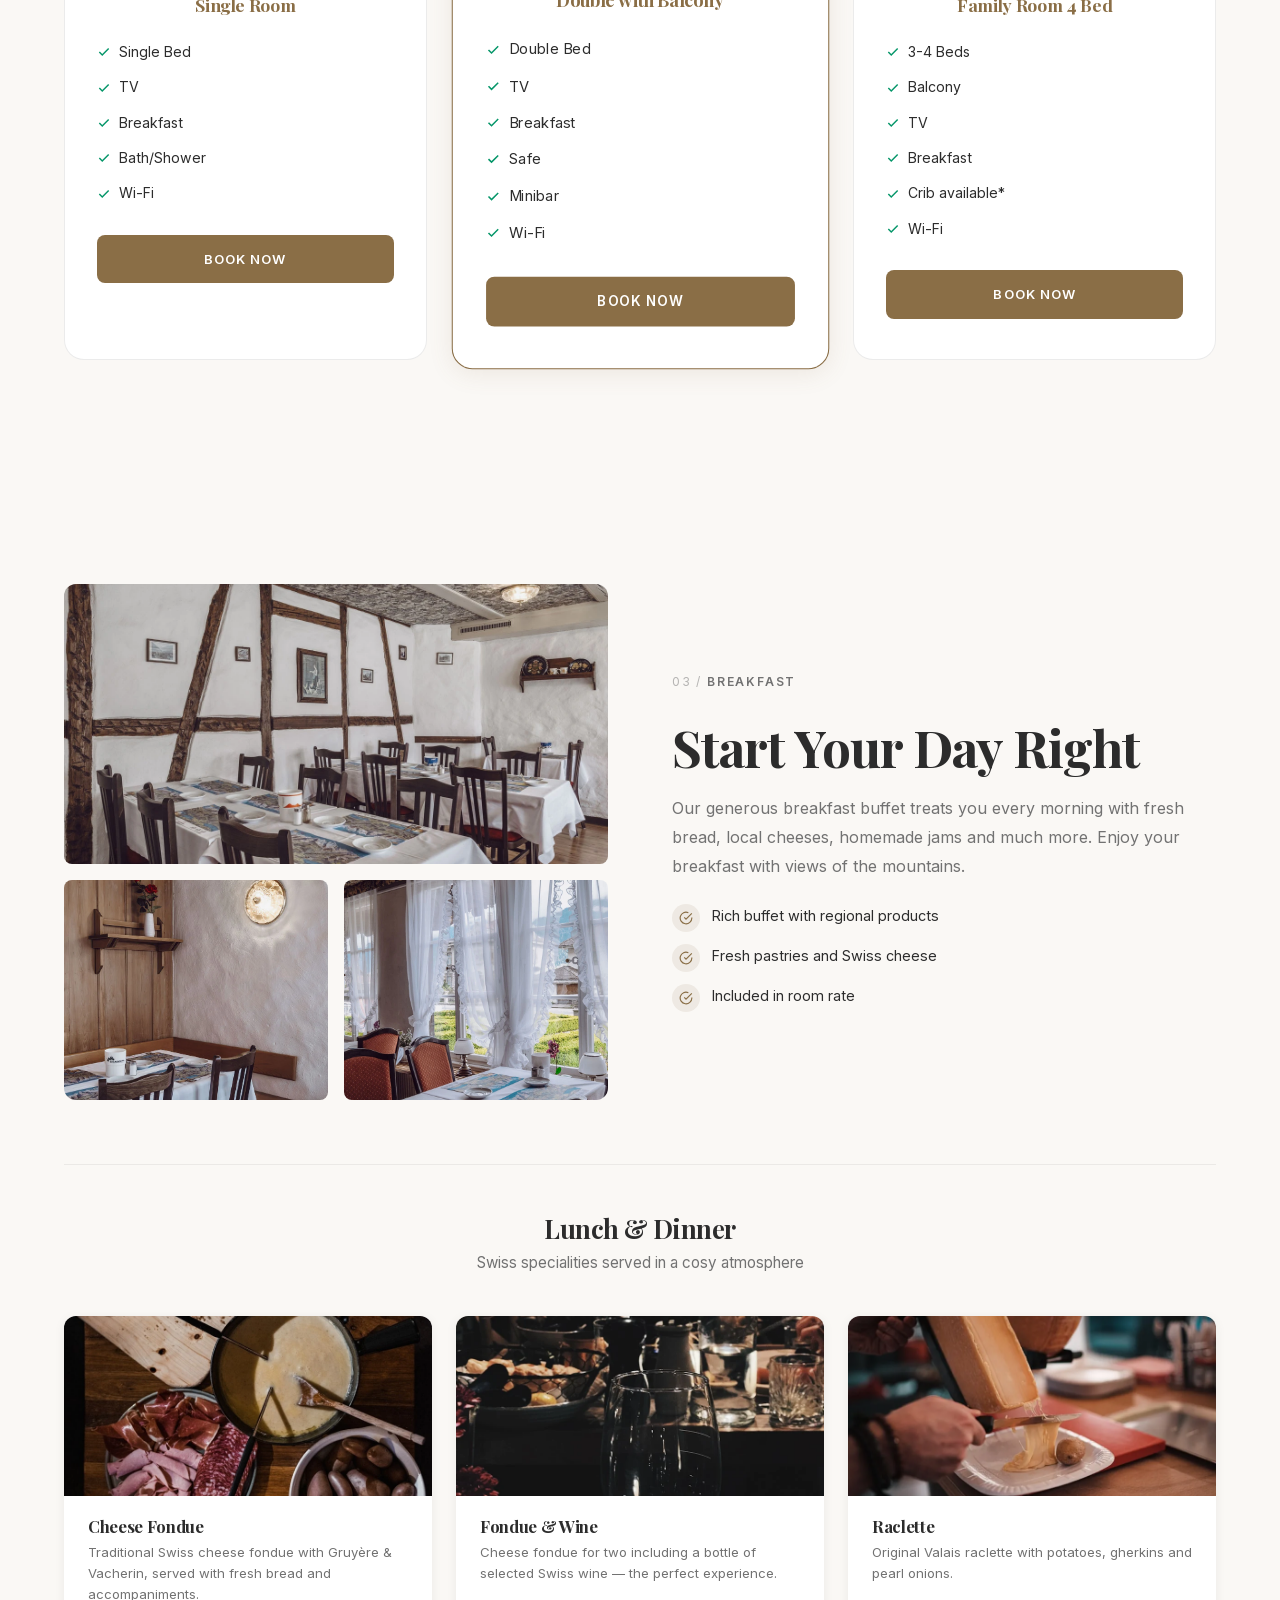
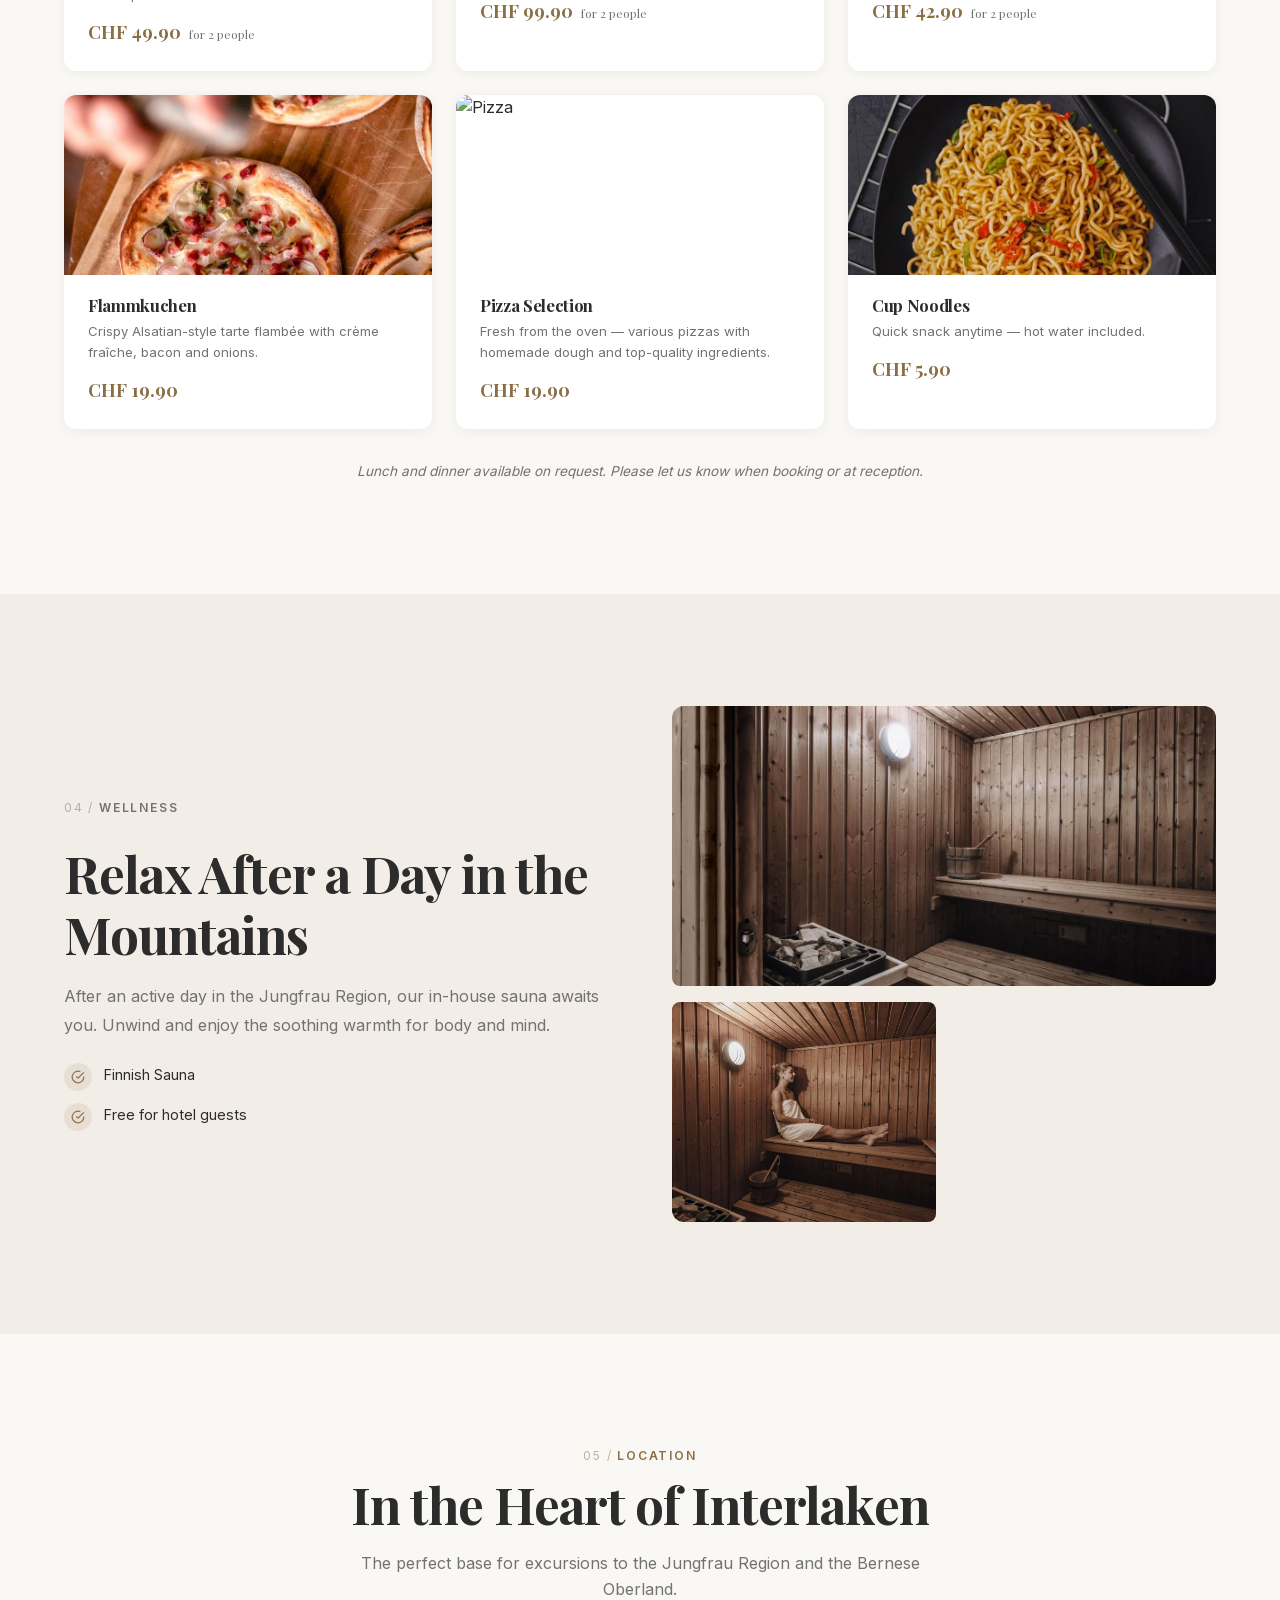
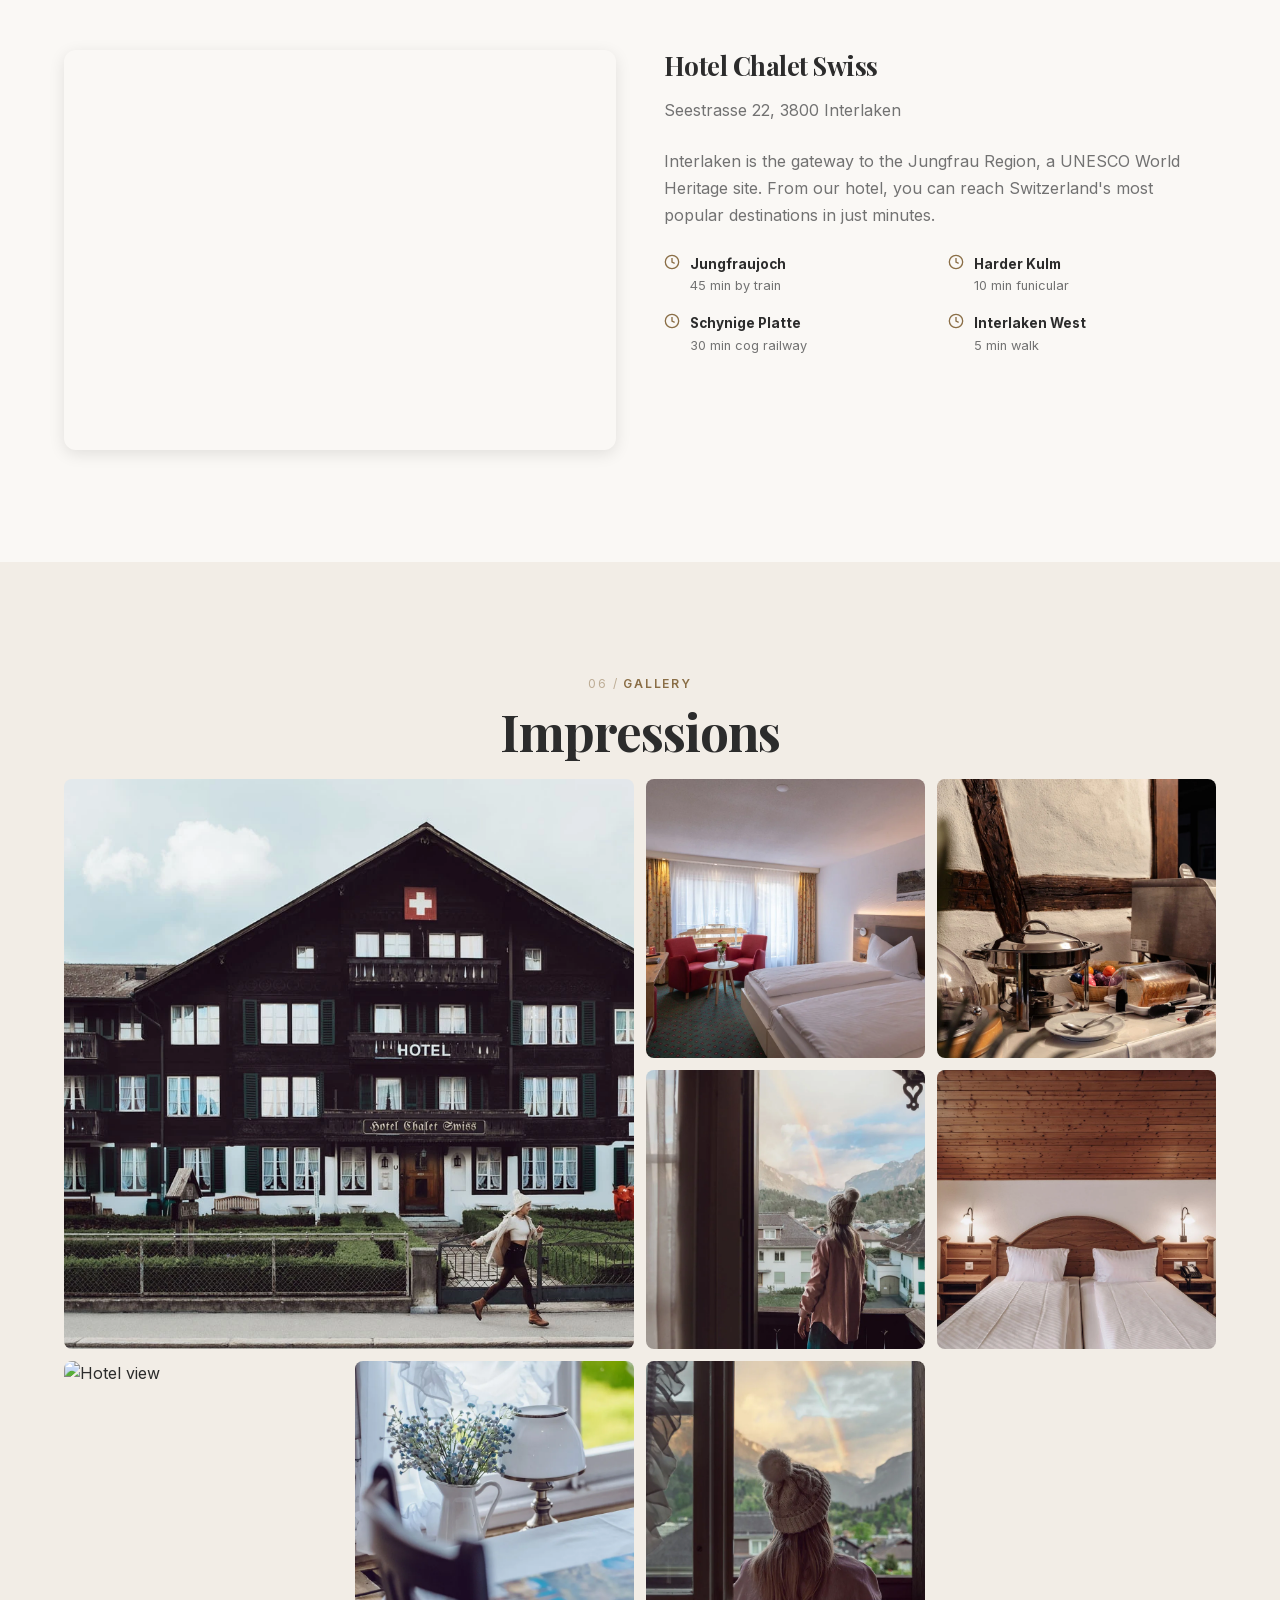
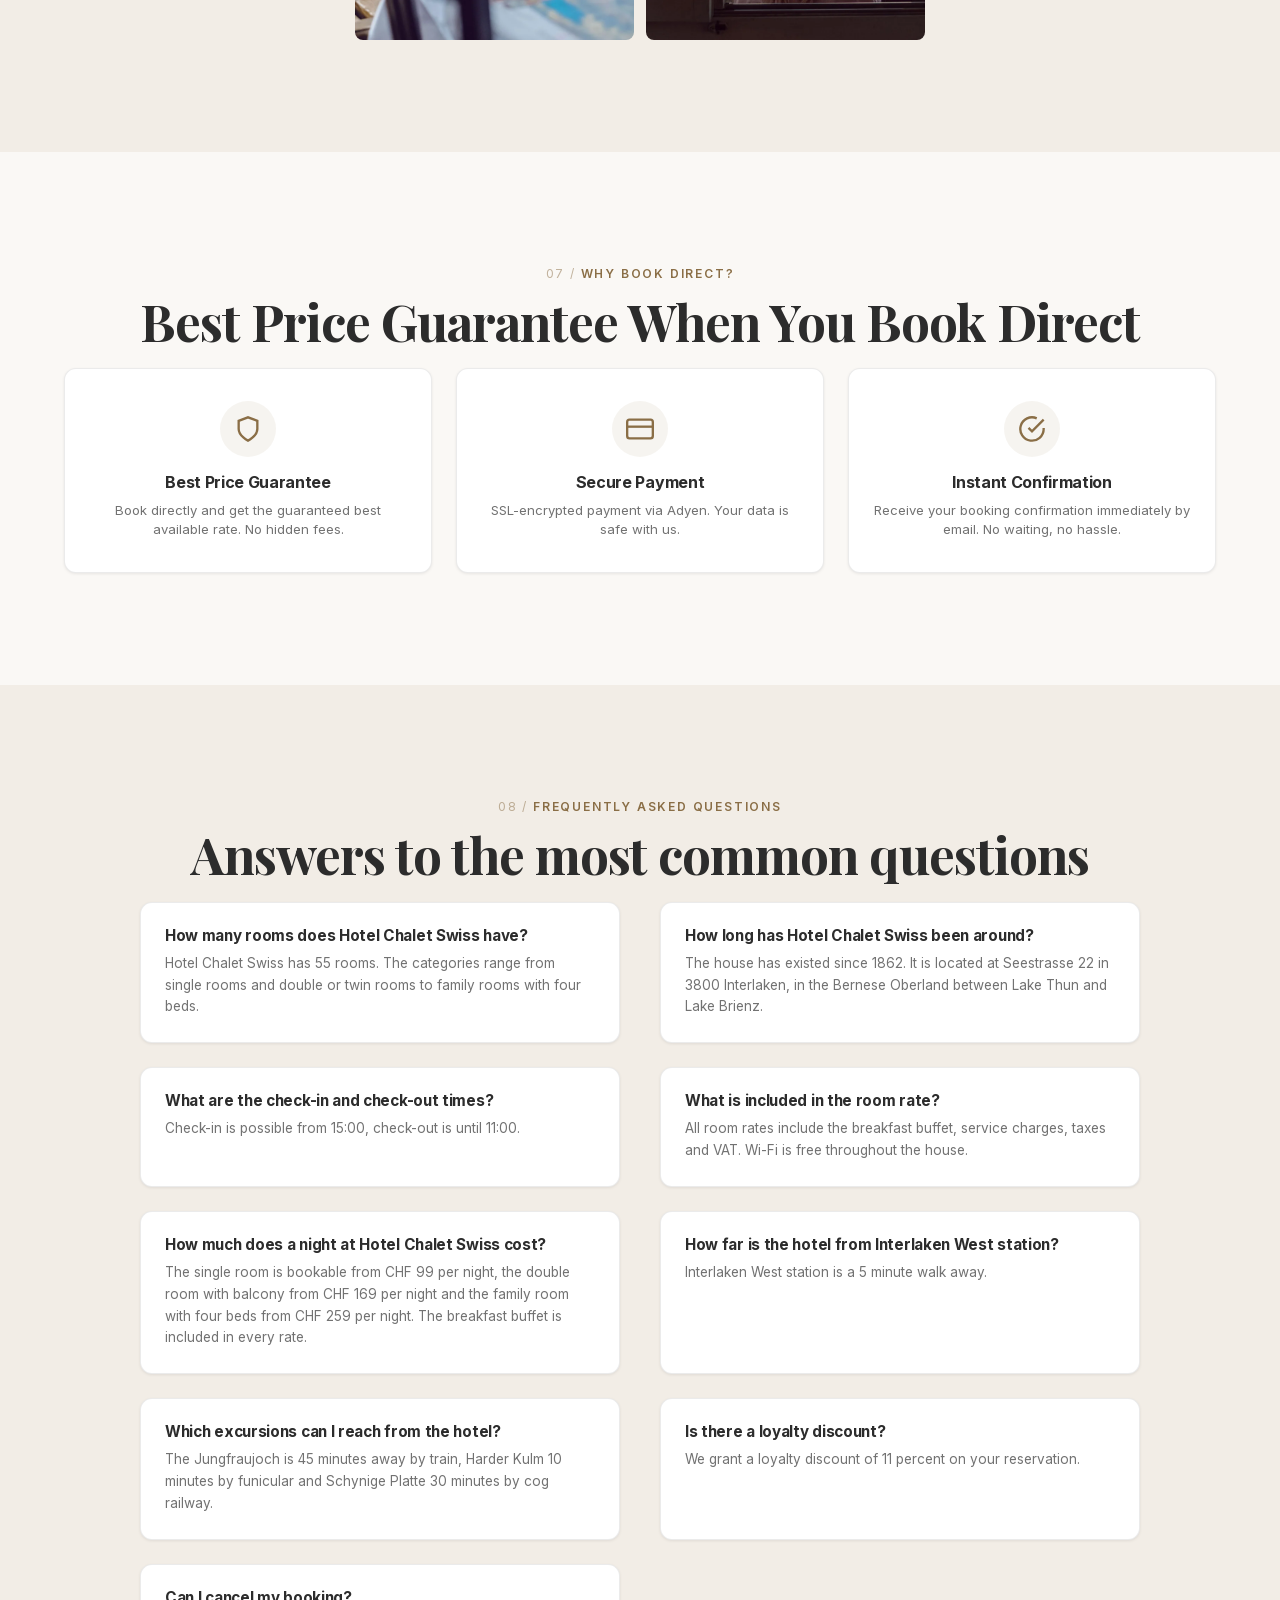
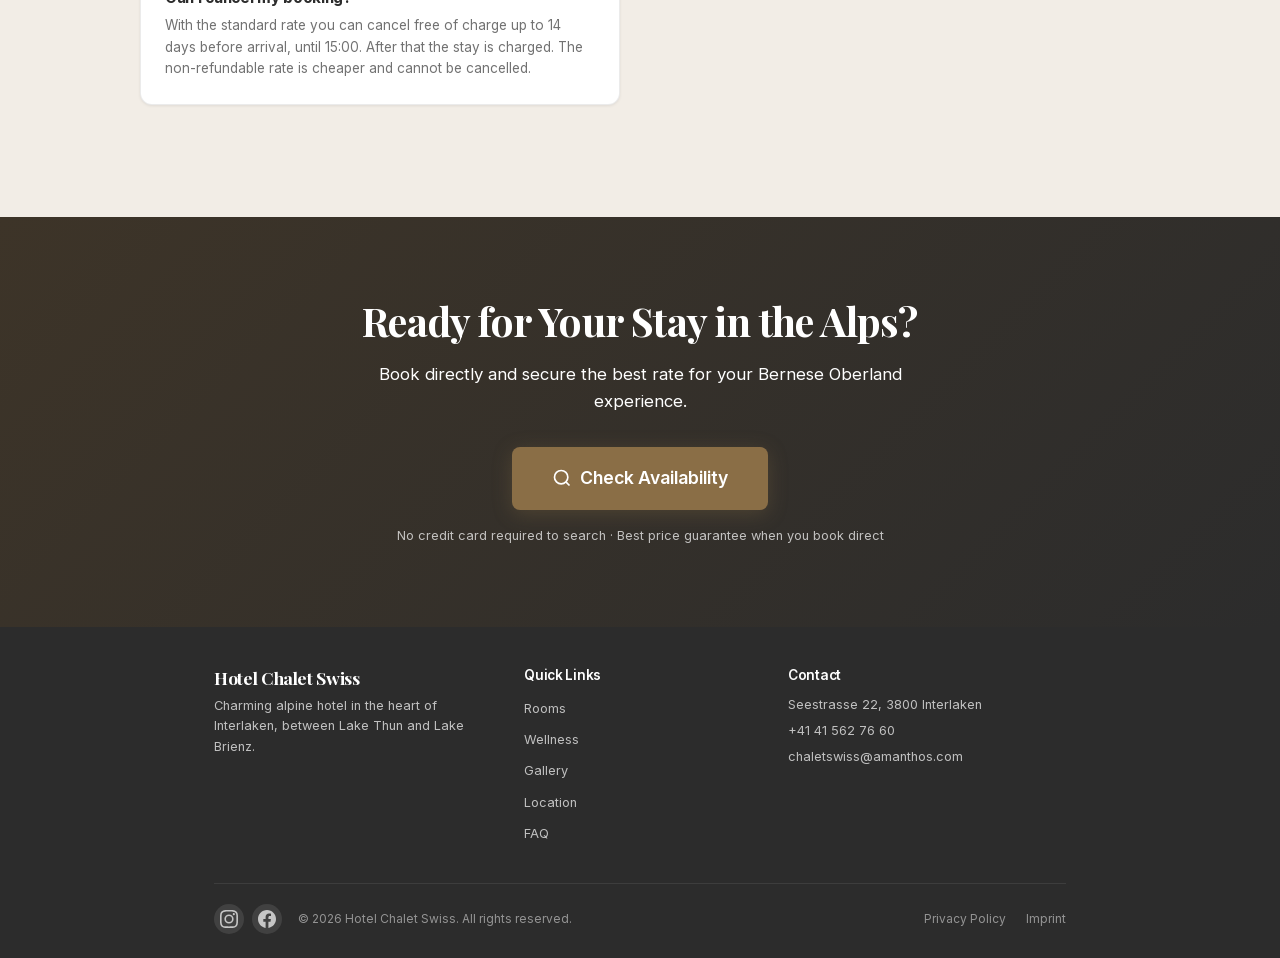
==== commit 8a500e68: "feat(faq): state the 14-day free cancellation of the flexible rate The Chalet moves the free cancell" ====
--- a/index.html
+++ b/index.html
@@ -574,7 +574,7 @@
         "name": "Kann ich meine Buchung stornieren?",
         "acceptedAnswer": {
           "@type": "Answer",
-          "text": "Bei der Standardrate stornieren Sie bis 5 Tage vor Anreise kostenlos, jeweils bis 15:00 Uhr. Danach wird der Aufenthalt verrechnet. Die nicht erstattbare Rate ist günstiger und lässt sich nicht stornieren."
+          "text": "Bei der Standardrate stornieren Sie bis 14 Tage vor Anreise kostenlos, jeweils bis 15:00 Uhr. Danach wird der Aufenthalt verrechnet. Die nicht erstattbare Rate ist günstiger und lässt sich nicht stornieren."
         }
       }
     ]
@@ -1169,7 +1169,7 @@
         </div>
         <div class="faq-item">
           <h3 class="faq-question" data-i18n="faq.q9">Kann ich meine Buchung stornieren?</h3>
-          <p class="faq-answer" data-i18n="faq.a9">Bei der Standardrate stornieren Sie bis 5 Tage vor Anreise kostenlos, jeweils bis 15:00 Uhr. Danach wird der Aufenthalt verrechnet. Die nicht erstattbare Rate ist günstiger und lässt sich nicht stornieren.</p>
+          <p class="faq-answer" data-i18n="faq.a9">Bei der Standardrate stornieren Sie bis 14 Tage vor Anreise kostenlos, jeweils bis 15:00 Uhr. Danach wird der Aufenthalt verrechnet. Die nicht erstattbare Rate ist günstiger und lässt sich nicht stornieren.</p>
         </div>
       </div>
     </div>
